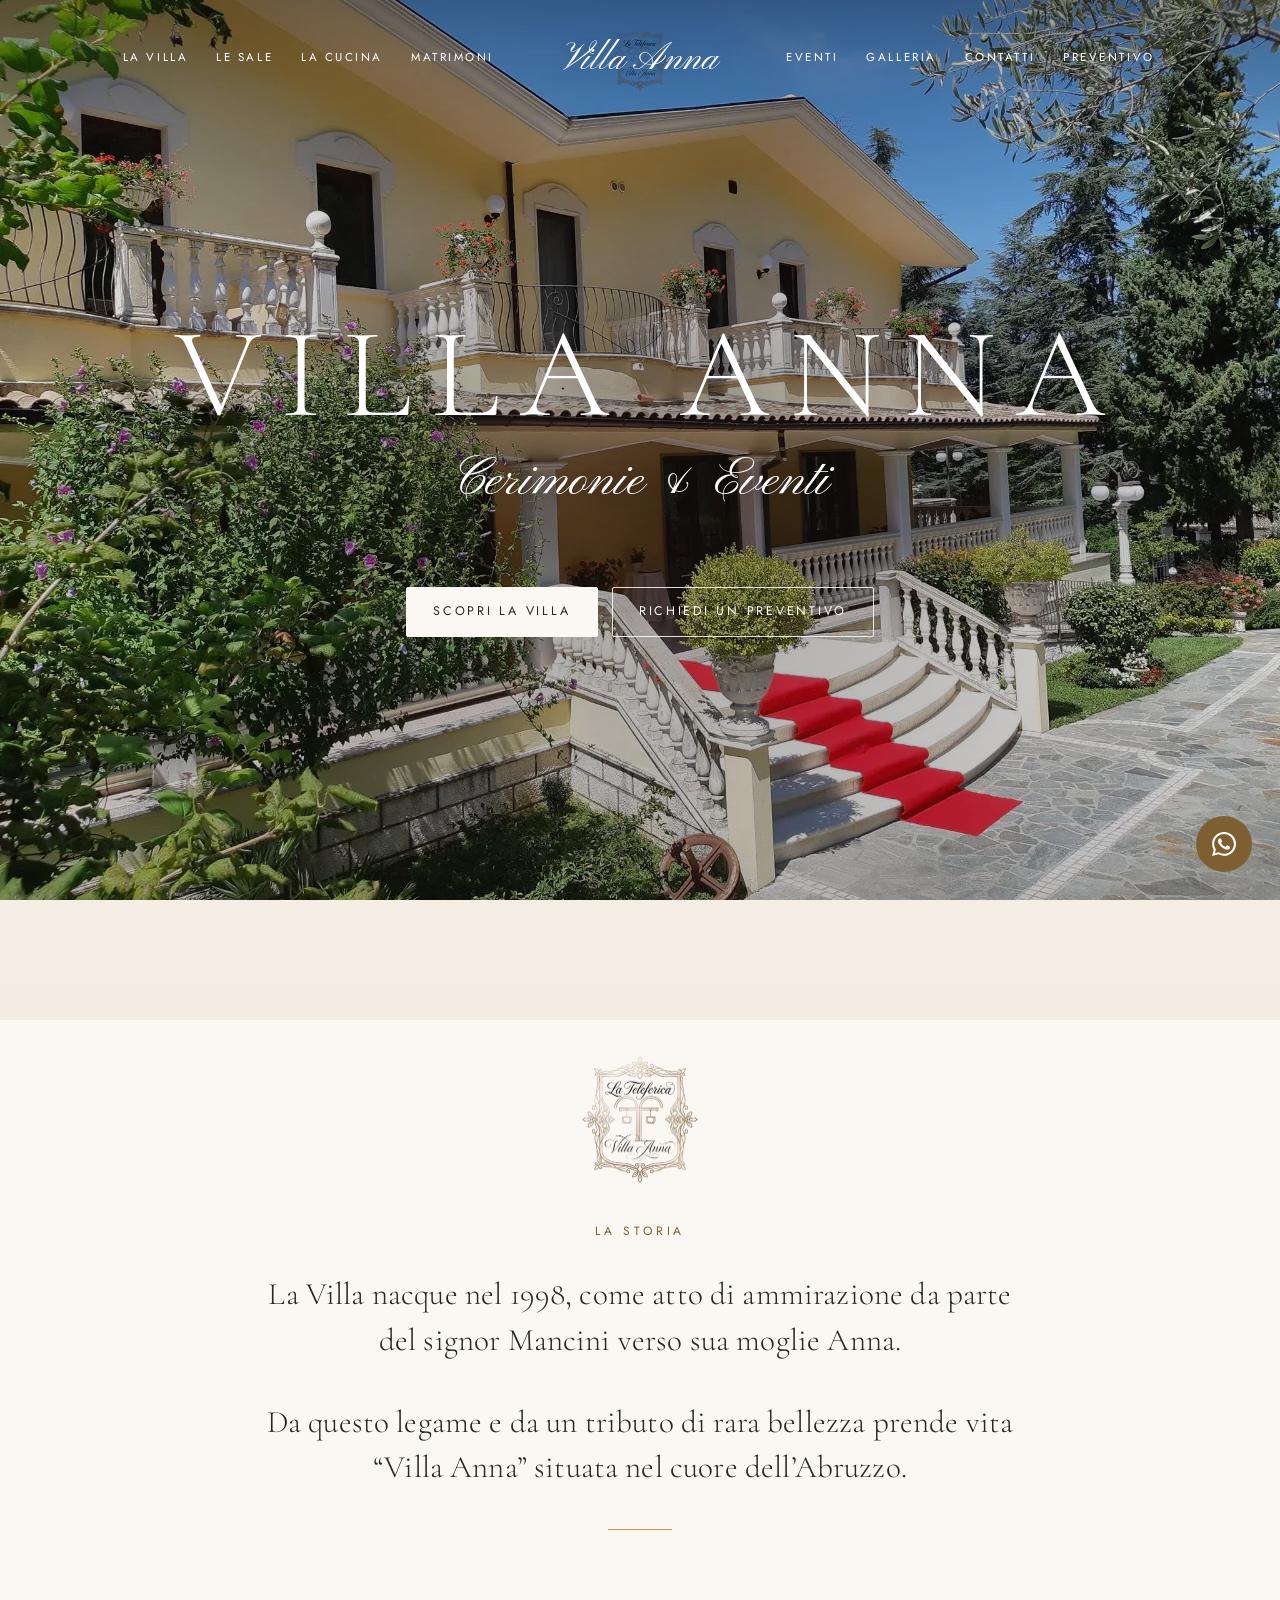
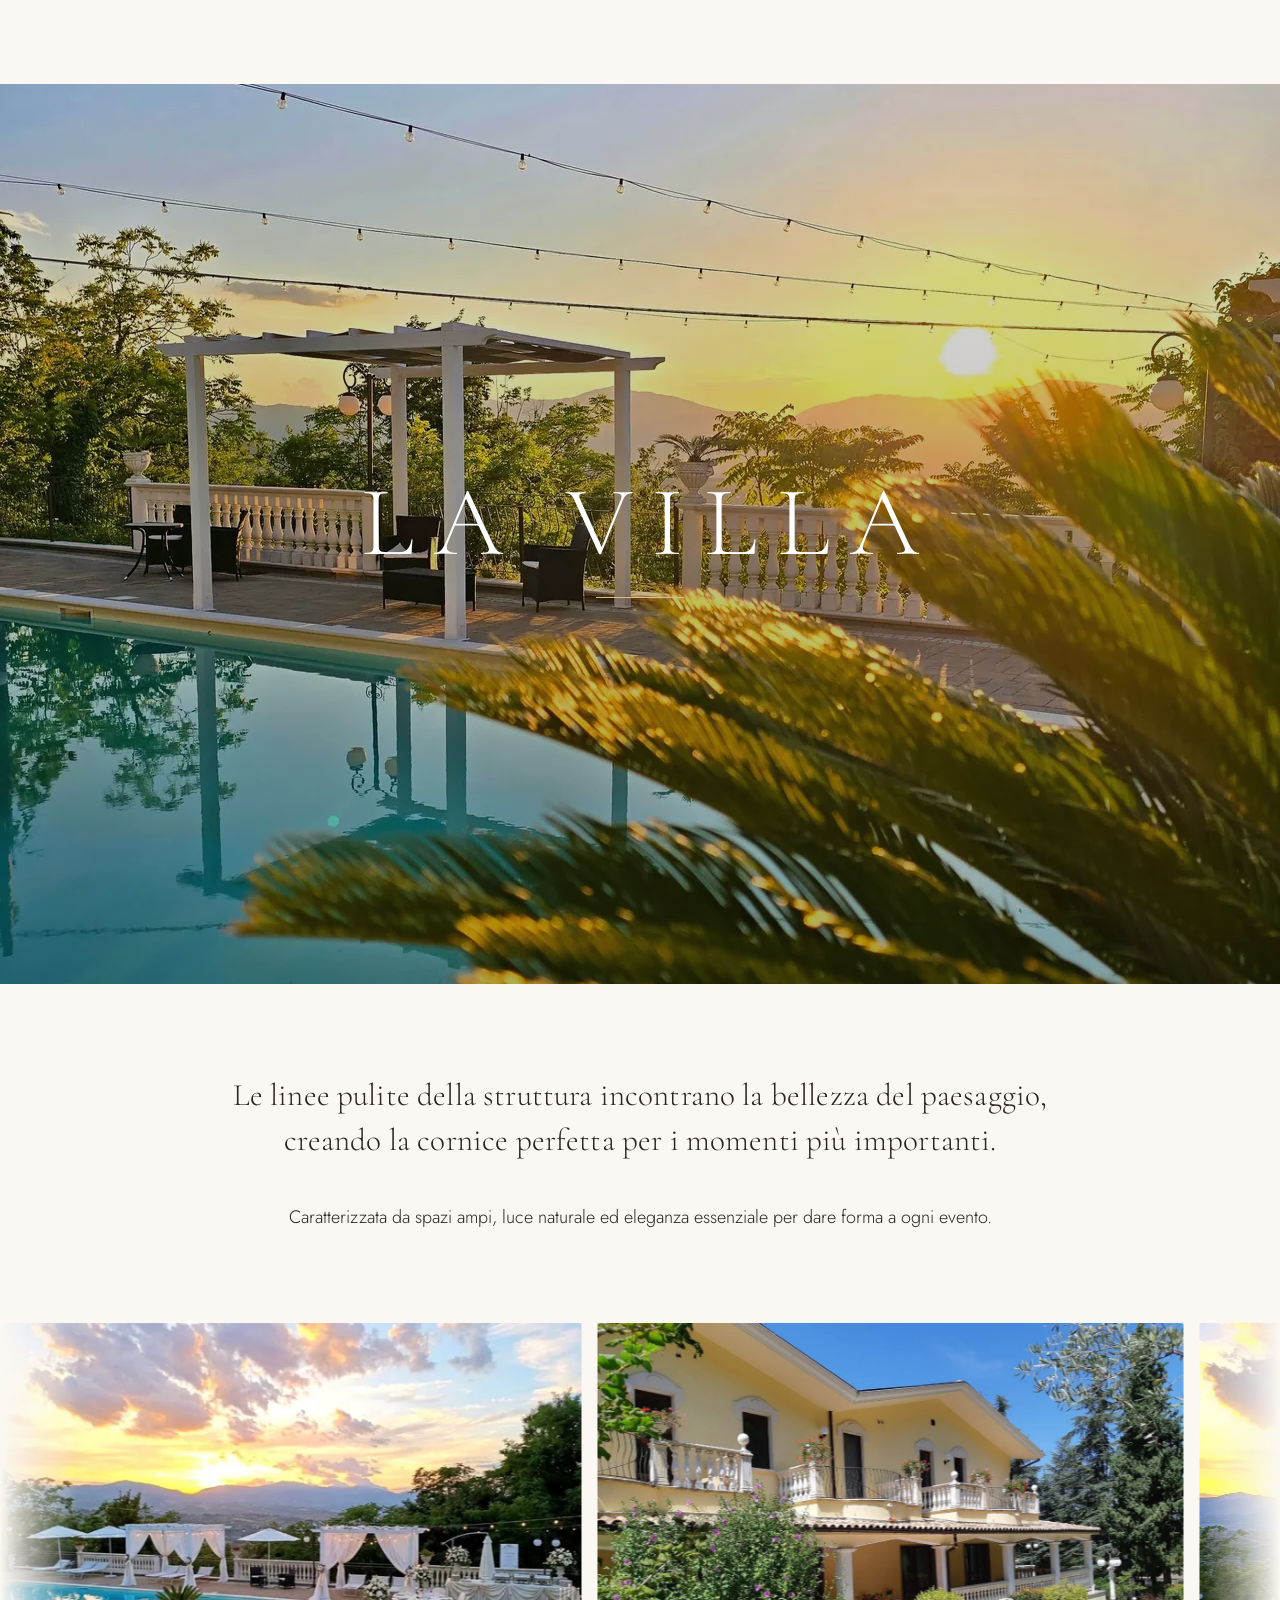
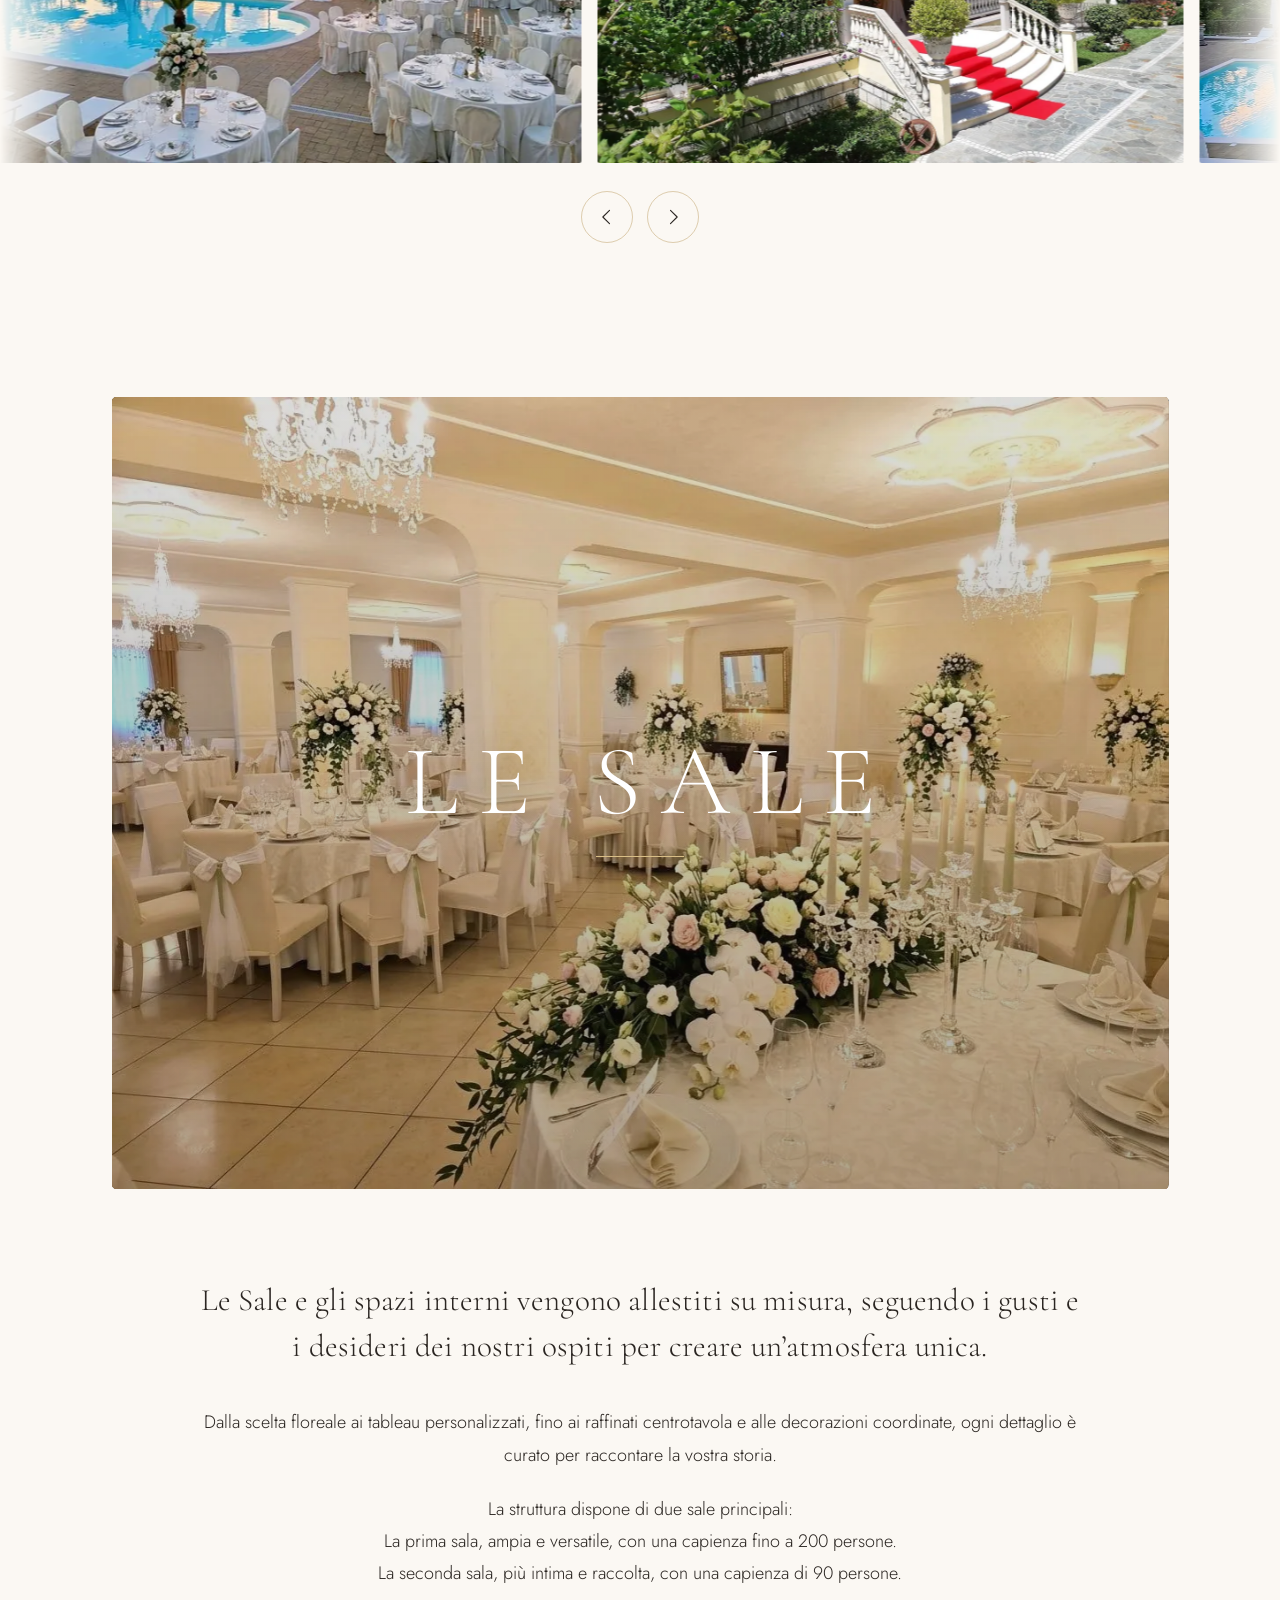
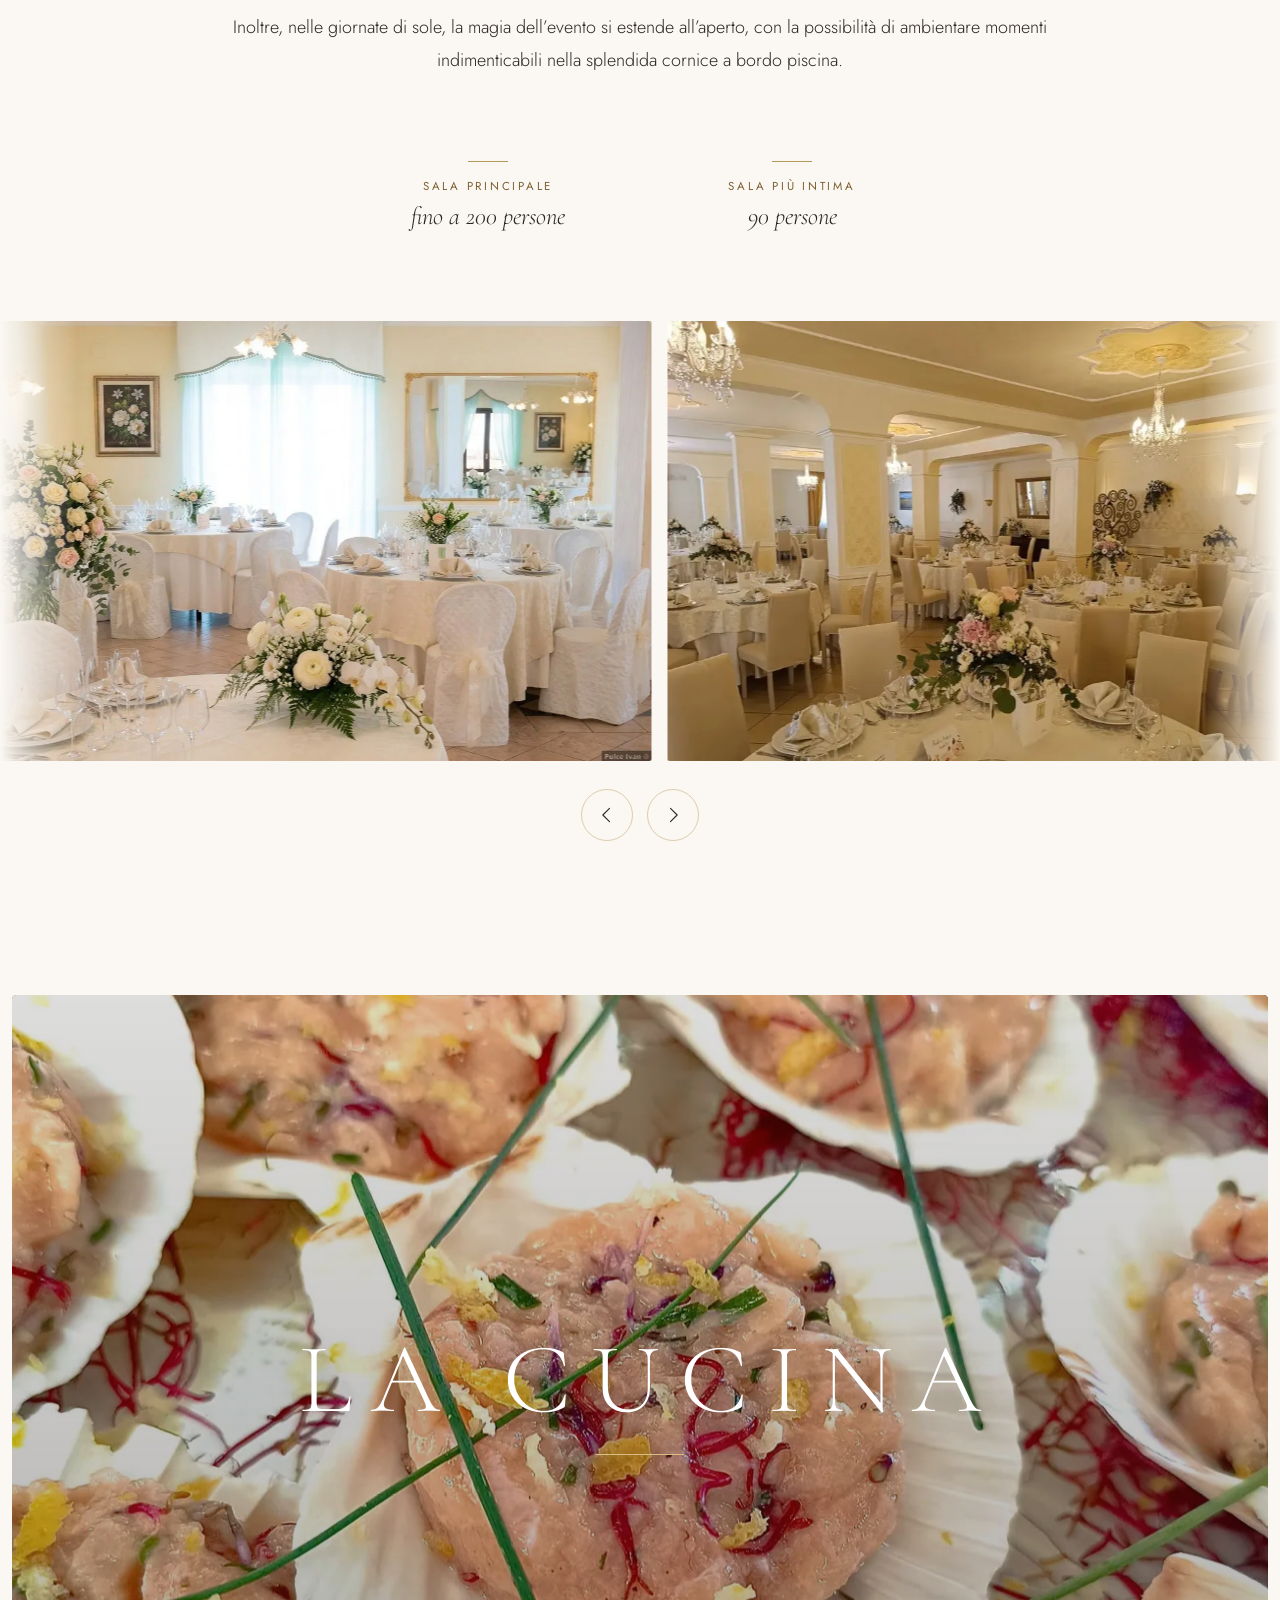
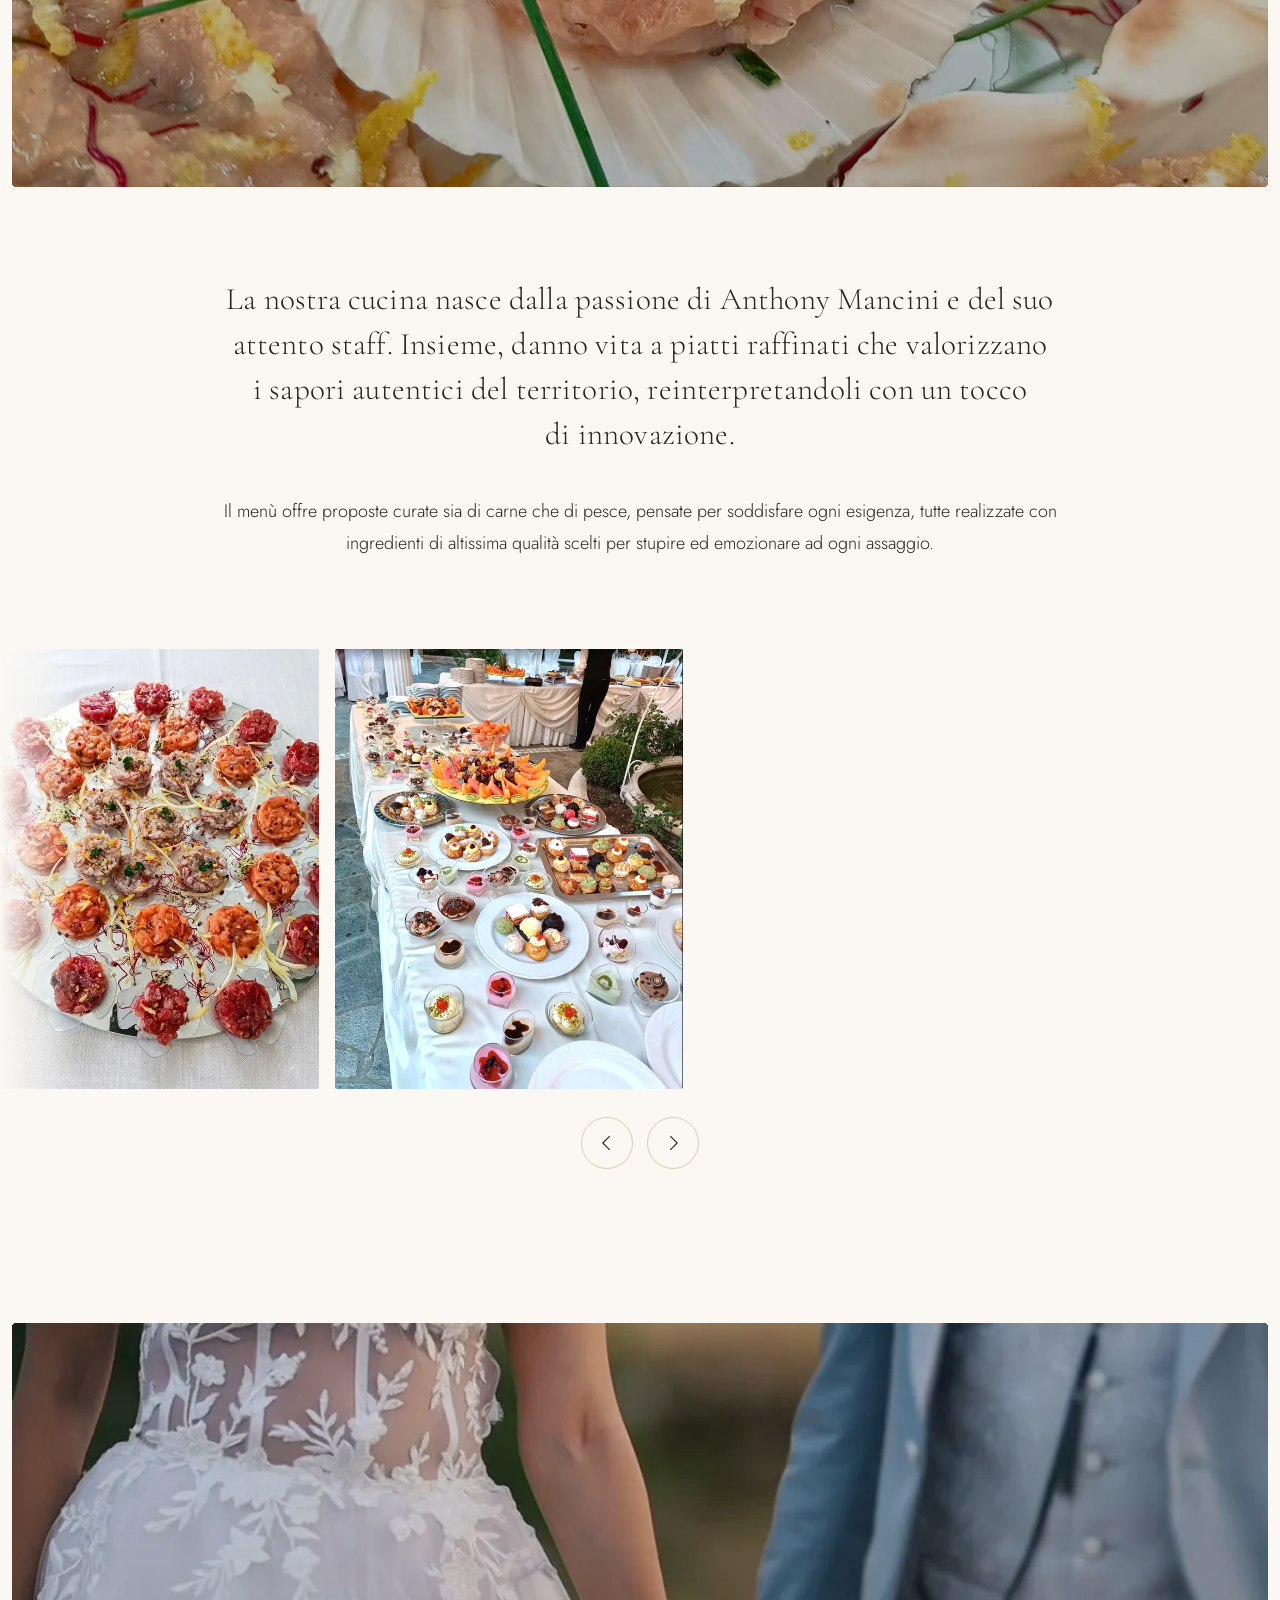
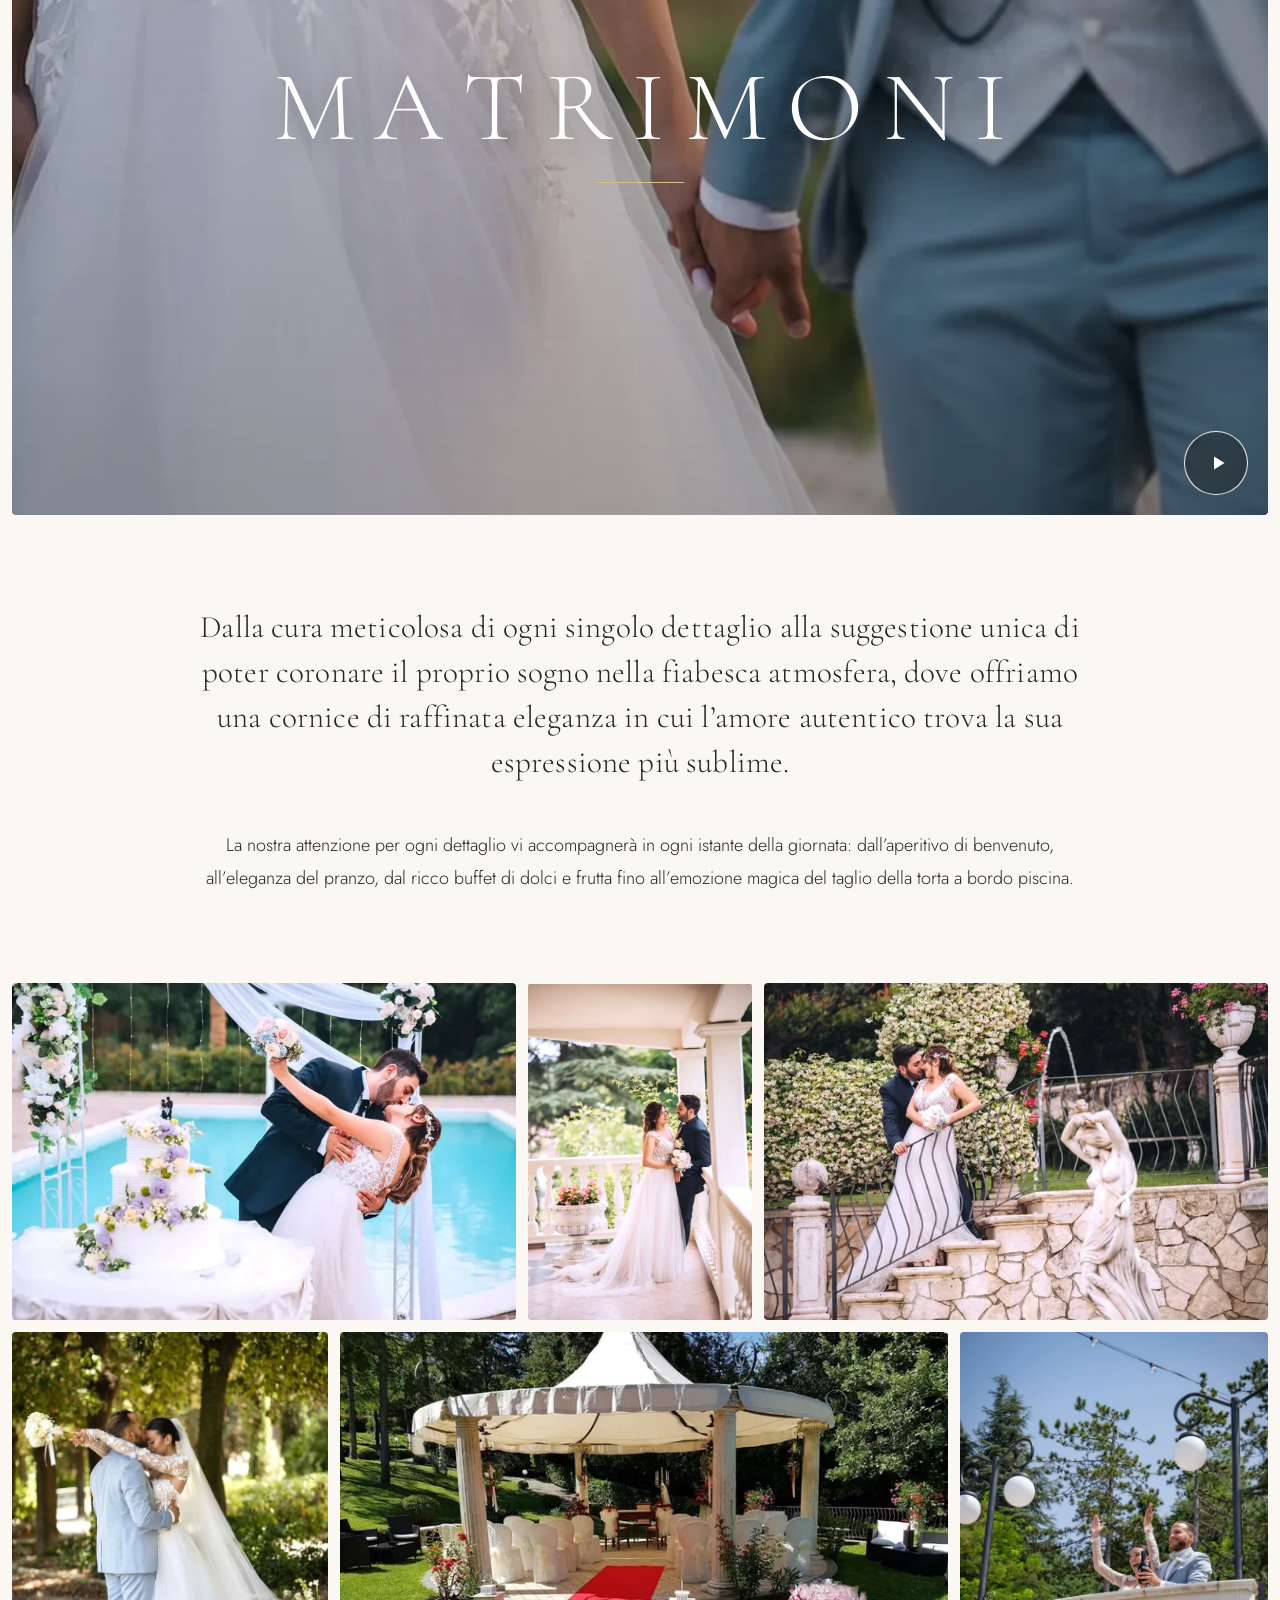
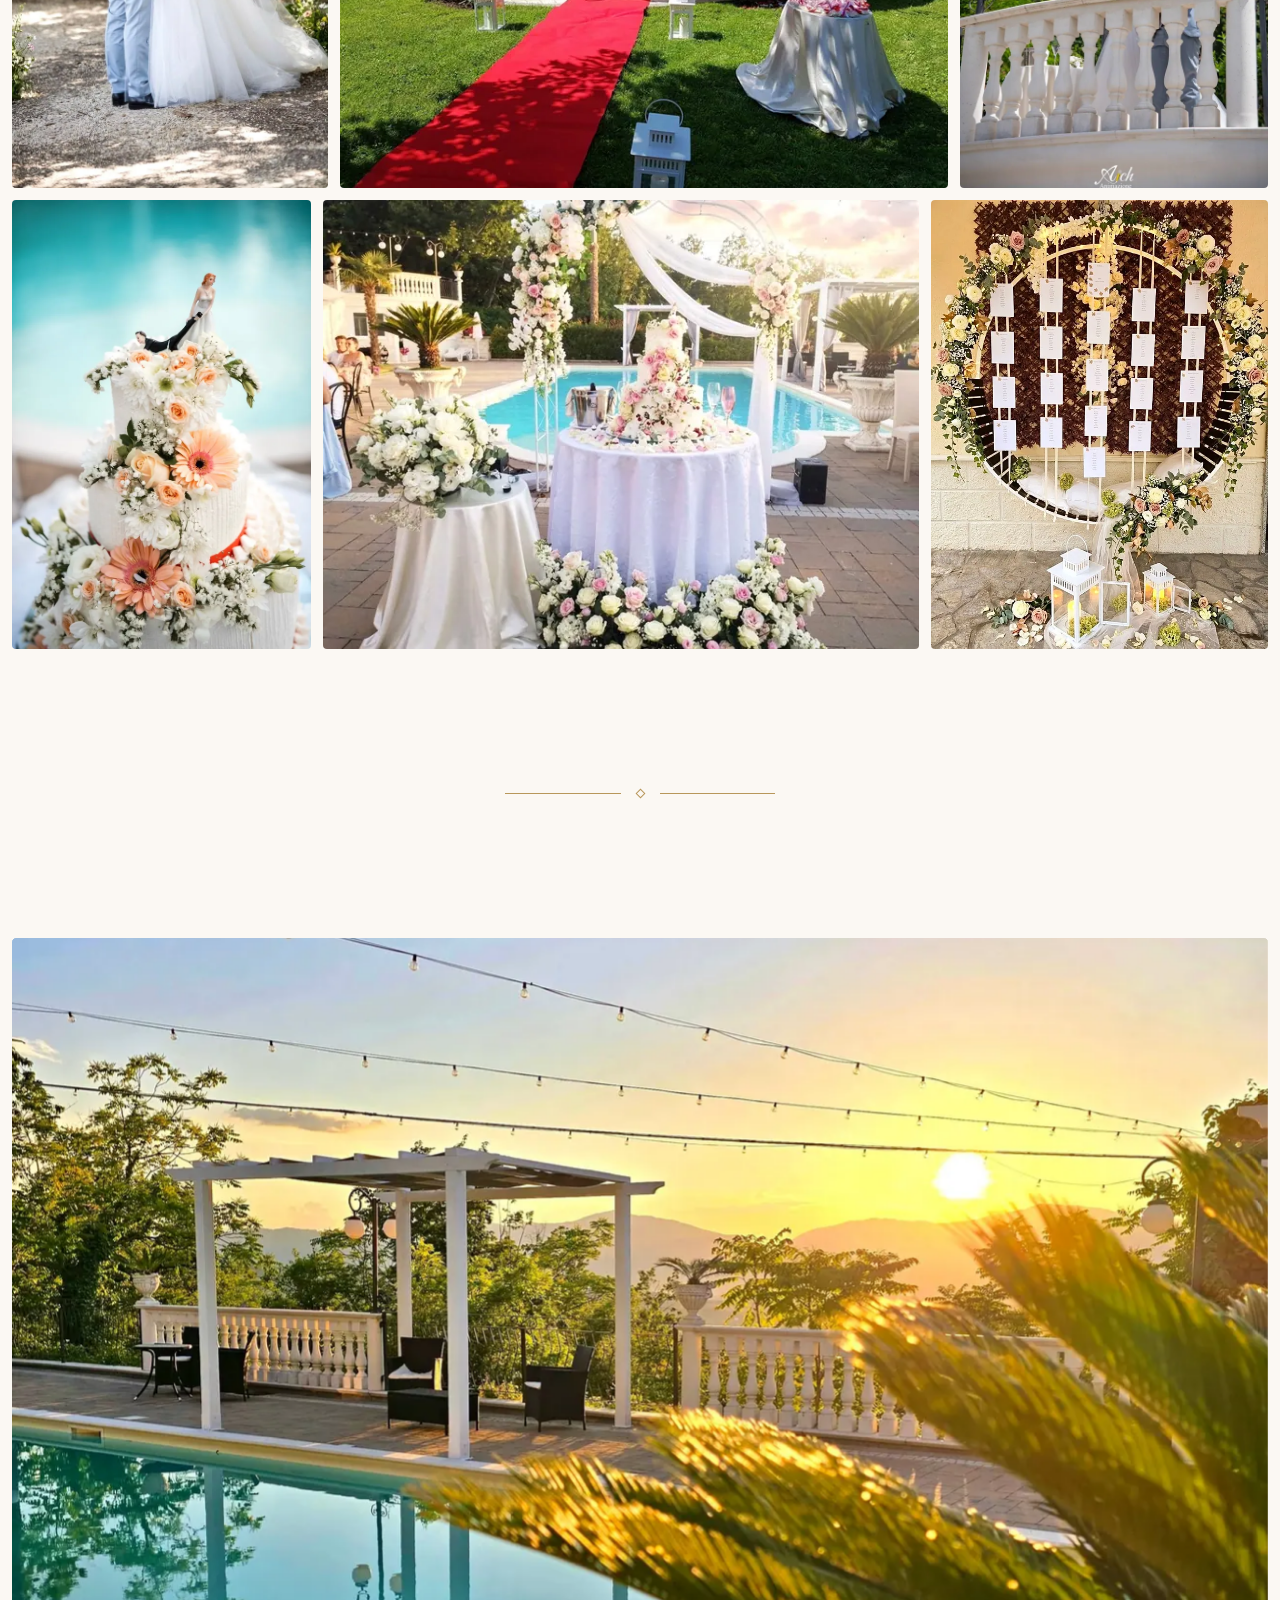
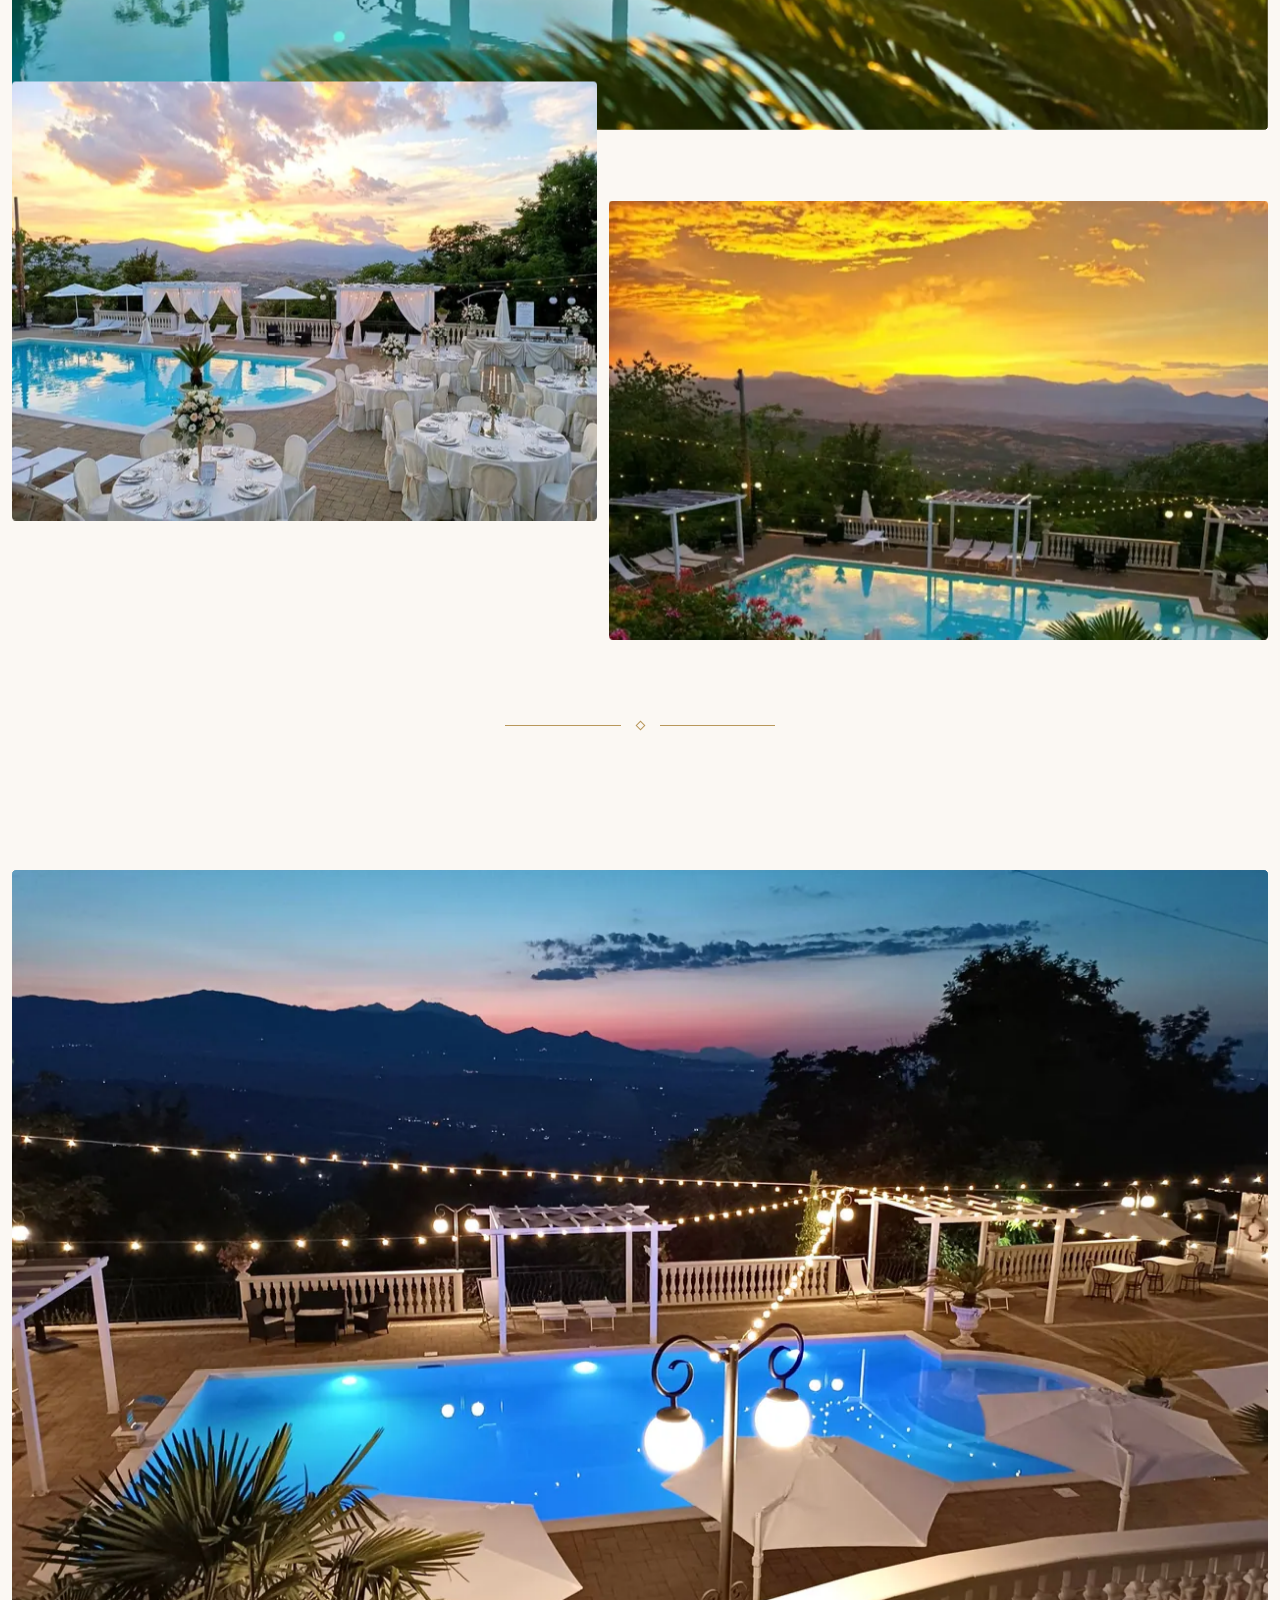
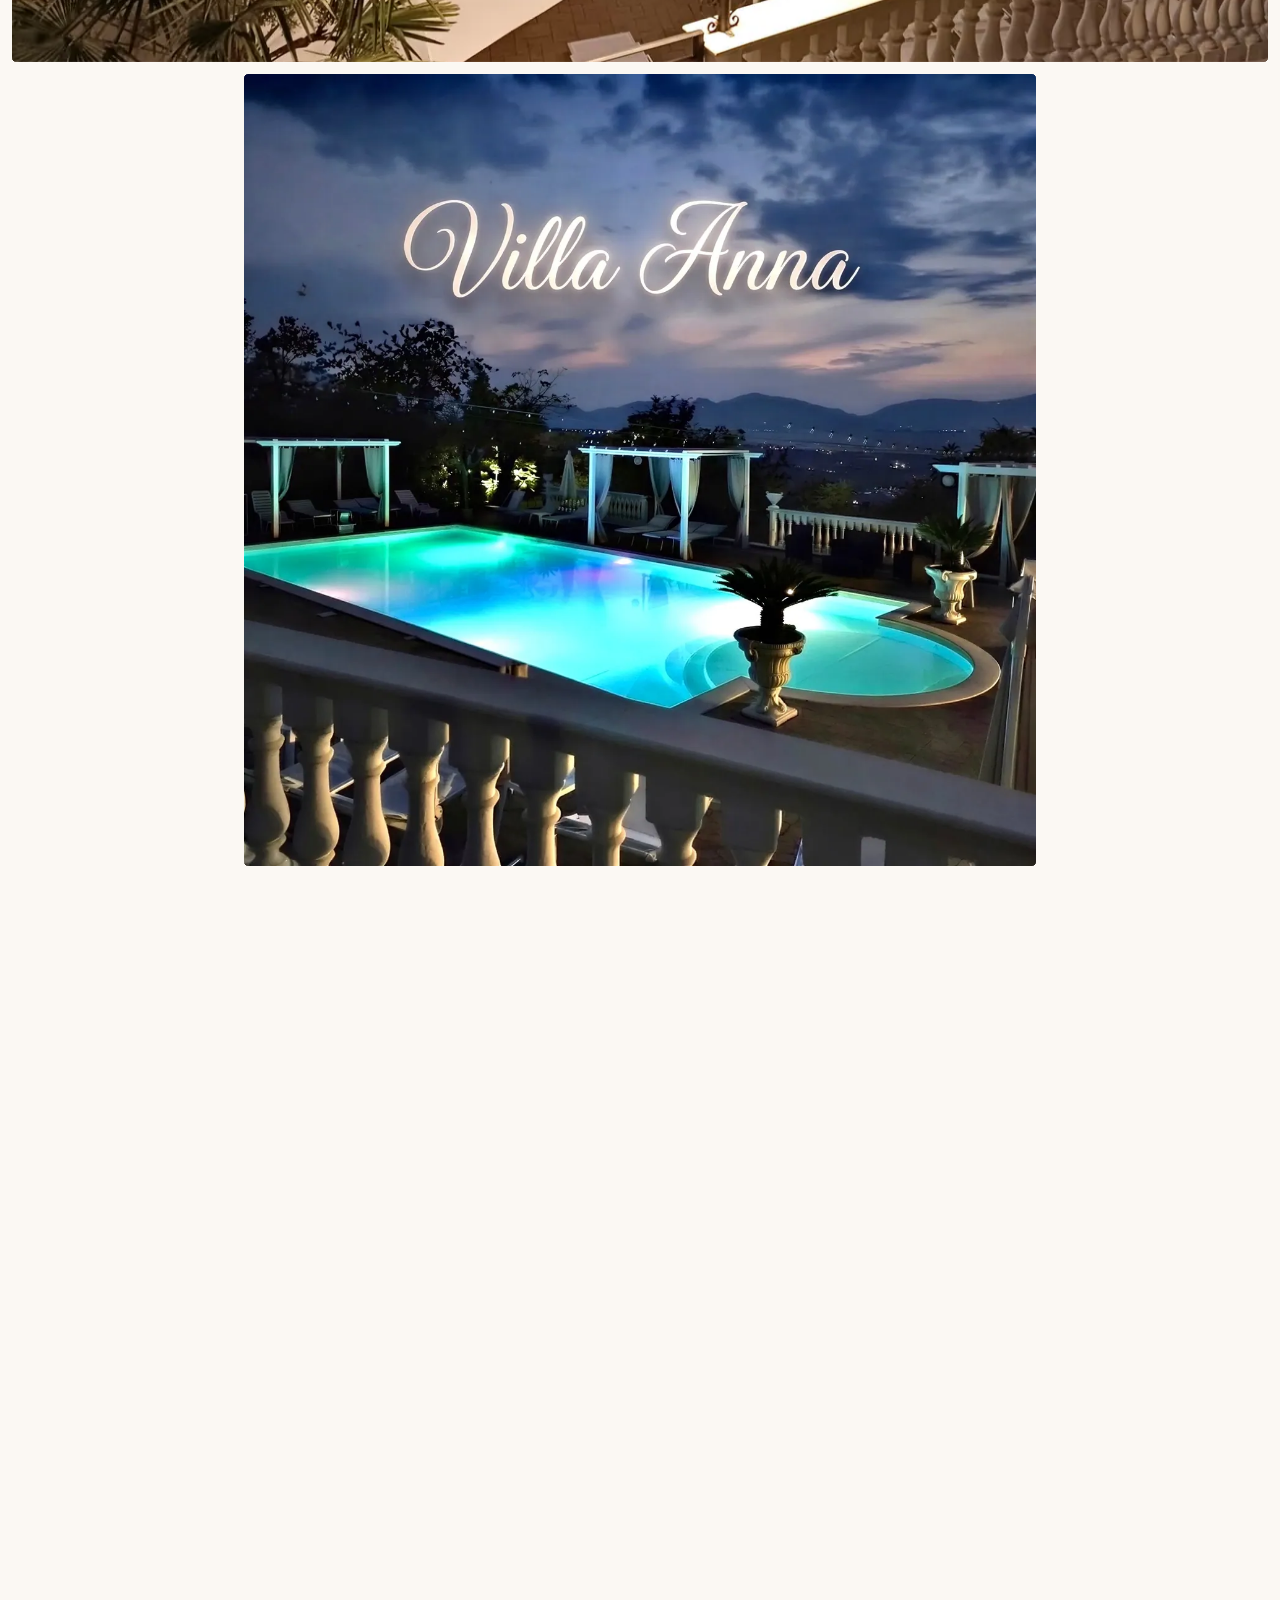
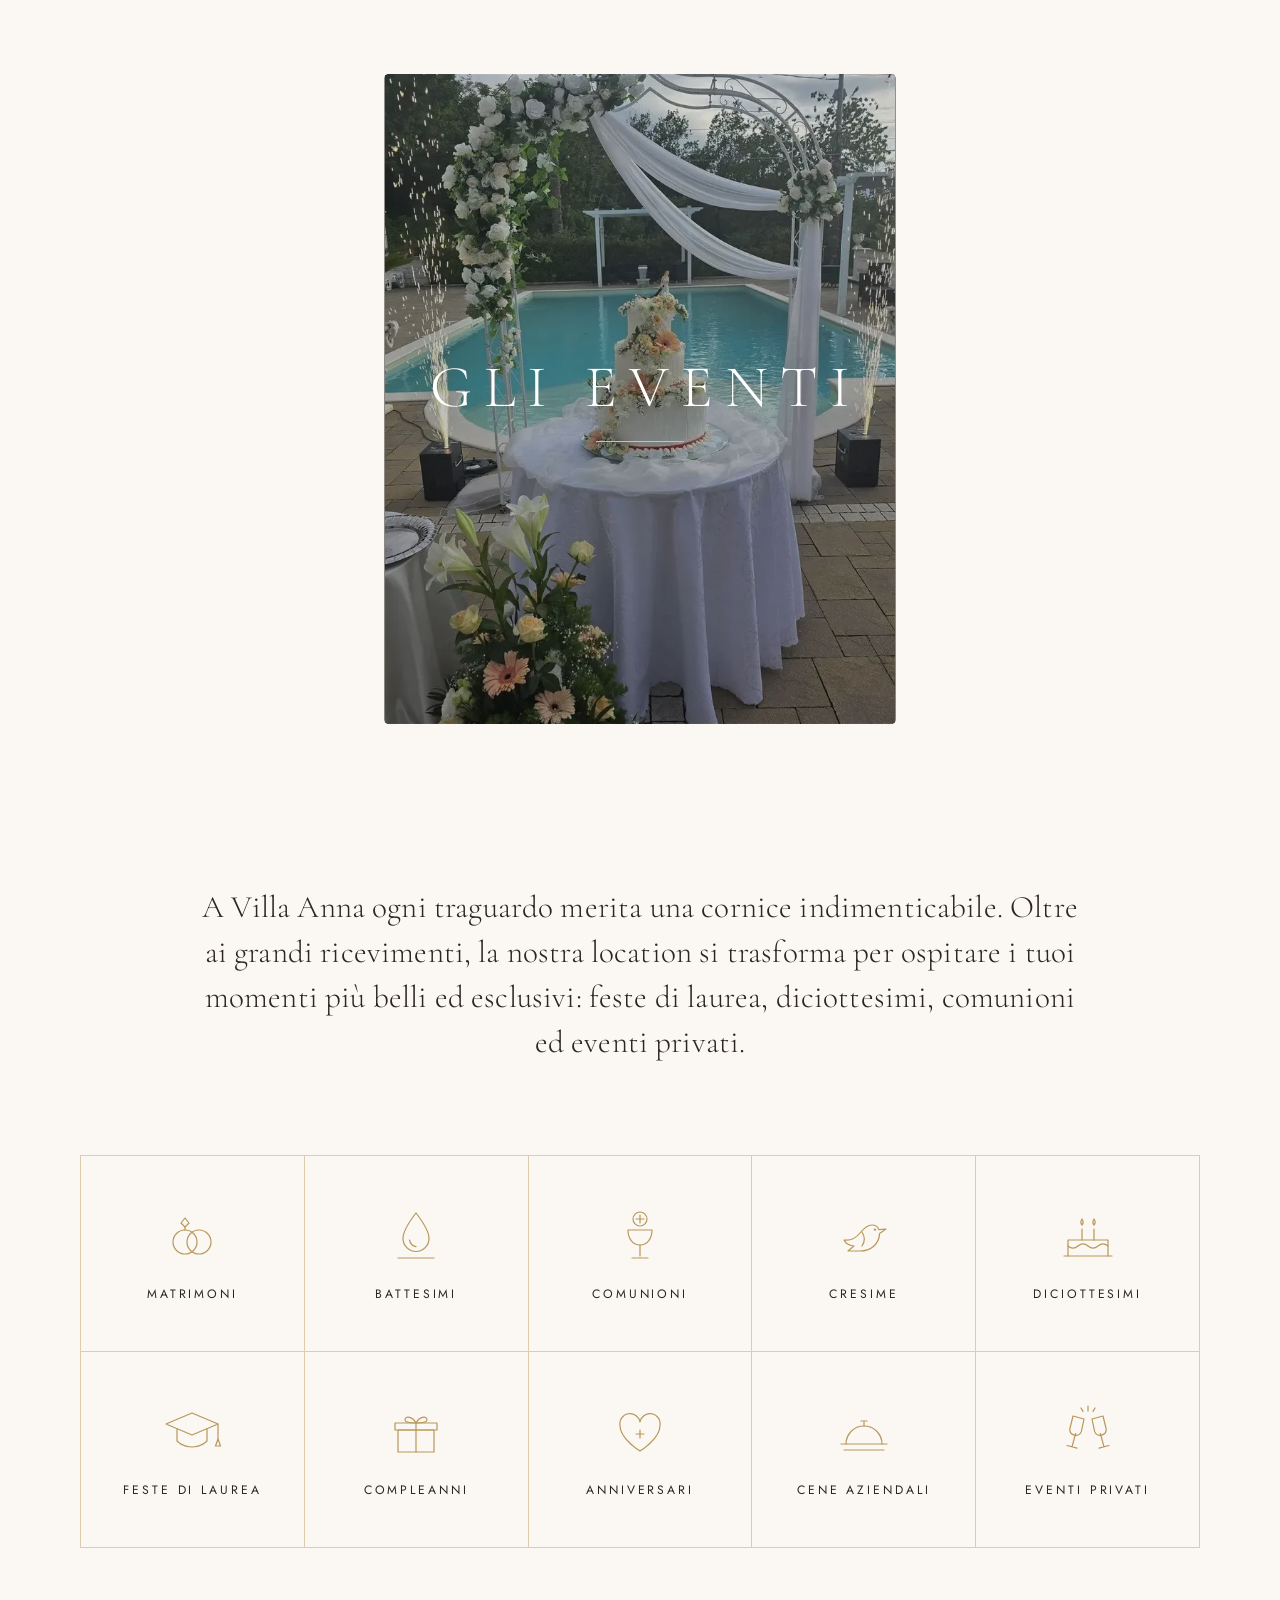
==== index.html @ a6f54309 "Anteprima del restyling di Villa Anna (noindex, non è il sito pubblicato) Co-Authored-By: Claude Opu" ====
<!doctype html>
<html lang="it" data-mood="giorno">
<head>
  <meta charset="utf-8">
  <meta name="viewport" content="width=device-width, initial-scale=1, viewport-fit=cover">
  <meta name="robots" content="noindex, nofollow">
  <title>Villa Anna – Ristorante La Teleferica | Ristorante e cerimonie a Lettomanoppello (PE)</title>
  <meta name="description" content="Ristorante di cucina italiana in una villa con giardino a Lettomanoppello (PE). Matrimoni e cerimonie nel gazebo, comunioni, battesimi, compleanni e feste private.">
  <meta name="theme-color" content="#FBF8F3">
  <link rel="canonical" href="https://villaannalateleferica.it/">

  <!-- Anteprima per WhatsApp e social -->
  <meta property="og:type" content="website">
  <meta property="og:locale" content="it_IT">
  <meta property="og:site_name" content="Villa Anna – Ristorante La Teleferica">
  <meta property="og:title" content="Villa Anna – Ristorante La Teleferica">
  <meta property="og:description" content="Cucina italiana e cerimonie in una villa con giardino, fontane e gazebo a Lettomanoppello (PE).">
  <meta property="og:url" content="https://villaannalateleferica.it/">
  <meta property="og:image" content="https://villaannalateleferica.it/img/og-villa-anna.jpg">
  <meta property="og:image:secure_url" content="https://villaannalateleferica.it/img/og-villa-anna.jpg">
  <meta property="og:image:type" content="image/jpeg">
  <meta property="og:image:width" content="1200">
  <meta property="og:image:height" content="630">
  <meta property="og:image:alt" content="La piscina di Villa Anna illuminata di notte, con le luci sospese e le montagne all'orizzonte">
  <meta name="twitter:card" content="summary_large_image">
  <meta name="twitter:title" content="Villa Anna – Ristorante La Teleferica">
  <meta name="twitter:description" content="Cucina italiana e cerimonie in una villa con giardino, fontane e gazebo a Lettomanoppello (PE).">
  <meta name="twitter:image" content="https://villaannalateleferica.it/img/og-villa-anna.jpg">

  <link rel="icon" type="image/png" sizes="32x32" href="img/favicon-32.png">
  <link rel="icon" type="image/png" sizes="192x192" href="img/favicon-192.png">
  <link rel="apple-touch-icon" href="img/apple-touch-icon.png">

  <link rel="preload" href="fonts/cormorant-garamond-300-latin.woff2" as="font" type="font/woff2" crossorigin>
  <link rel="preload" href="fonts/jost-300-latin.woff2" as="font" type="font/woff2" crossorigin>
  <link rel="preload" href="fonts/pinyon-script-latin.woff2" as="font" type="font/woff2" crossorigin>
  <link rel="preload" as="image" href="img/villa-facciata-tappeto-rosso-1280.webp" imagesrcset="img/villa-facciata-tappeto-rosso-640.webp 640w, img/villa-facciata-tappeto-rosso-1280.webp 1280w, img/villa-facciata-tappeto-rosso-1600.webp 1600w" imagesizes="100vw" fetchpriority="high">
  <link rel="stylesheet" href="style.css?v=36">
  <script>document.documentElement.classList.add('js');</script>

  <script type="application/ld+json">
  {
    "@context": "https://schema.org",
    "@type": "Restaurant",
    "name": "Villa Anna – Ristorante La Teleferica",
    "url": "https://villaannalateleferica.it/",
    "image": "https://villaannalateleferica.it/img/og-villa-anna.jpg",
    "telephone": "+39 085 857 9011",
    "address": {
      "@type": "PostalAddress",
      "streetAddress": "Via Provinciale per Scafa",
      "postalCode": "65020",
      "addressLocality": "Lettomanoppello",
      "addressRegion": "PE",
      "addressCountry": "IT"
    },
    "servesCuisine": "Italiana",
    "priceRange": "€€",
    "hasMap": "https://www.google.com/maps/search/?api=1&query=Ristorante+La+Teleferica+Villa+Anna+Lettomanoppello"
  }
  </script>
</head>
<body>
  <a class="skip" href="#contenuto">Vai al contenuto</a>

  <!-- Icone (disegnate a mano, nessuna libreria) -->
  <svg class="sr-defs" width="0" height="0" aria-hidden="true" focusable="false">
    <symbol id="i-wa" viewBox="0 0 24 24"><path fill="currentColor" d="M17.472 14.382c-.297-.149-1.758-.867-2.03-.967-.273-.099-.471-.148-.67.15-.197.297-.767.966-.94 1.164-.173.199-.347.223-.644.075-.297-.15-1.255-.463-2.39-1.475-.883-.788-1.48-1.761-1.653-2.059-.173-.297-.018-.458.13-.606.134-.133.298-.347.446-.52.149-.174.198-.298.298-.497.099-.198.05-.371-.025-.52-.075-.149-.669-1.612-.916-2.207-.242-.579-.487-.5-.669-.51-.173-.008-.371-.01-.57-.01-.198 0-.52.074-.792.372-.272.297-1.04 1.016-1.04 2.479 0 1.462 1.065 2.875 1.213 3.074.149.198 2.096 3.2 5.077 4.487.709.306 1.262.489 1.694.625.712.227 1.36.195 1.871.118.571-.085 1.758-.719 2.006-1.413.248-.694.248-1.289.173-1.413-.074-.124-.272-.198-.57-.347m-5.421 7.403h-.004a9.87 9.87 0 0 1-5.031-1.378l-.361-.214-3.741.982.998-3.648-.235-.374a9.86 9.86 0 0 1-1.51-5.26c.001-5.45 4.436-9.884 9.888-9.884 2.64 0 5.122 1.03 6.988 2.898a9.825 9.825 0 0 1 2.893 6.994c-.003 5.45-4.437 9.884-9.885 9.884m8.413-18.297A11.815 11.815 0 0 0 12.05 0C5.495 0 .16 5.335.157 11.892c0 2.096.547 4.142 1.588 5.945L.057 24l6.305-1.654a11.882 11.882 0 0 0 5.683 1.448h.005c6.554 0 11.89-5.335 11.893-11.893a11.821 11.821 0 0 0-3.48-8.413z"/></symbol>
    <symbol id="i-tel" viewBox="0 0 24 24"><path fill="none" stroke="currentColor" stroke-width="1.4" stroke-linejoin="round" d="M6.6 3.5h2.6l1.4 4.2-2 1.4a12 12 0 0 0 6.3 6.3l1.4-2 4.2 1.4v2.6a2 2 0 0 1-2.2 2A16.5 16.5 0 0 1 4.6 5.7a2 2 0 0 1 2-2.2z"/></symbol>
    <symbol id="i-fb" viewBox="0 0 24 24"><path fill="currentColor" d="M13.5 21v-7.5h2.6l.4-3h-3V8.6c0-.9.3-1.5 1.6-1.5h1.6V4.4c-.3 0-1.2-.1-2.3-.1-2.3 0-3.9 1.4-3.9 4v2.2H7.9v3h2.6V21z"/></symbol>
    <symbol id="i-x" viewBox="0 0 24 24"><path fill="none" stroke="currentColor" stroke-width="1.3" stroke-linecap="round" d="M5 5l14 14M19 5L5 19"/></symbol>
    <symbol id="i-sx" viewBox="0 0 24 24"><path fill="none" stroke="currentColor" stroke-width="1.3" stroke-linecap="round" stroke-linejoin="round" d="M15 4l-8 8 8 8"/></symbol>
    <symbol id="i-dx" viewBox="0 0 24 24"><path fill="none" stroke="currentColor" stroke-width="1.3" stroke-linecap="round" stroke-linejoin="round" d="M9 4l8 8-8 8"/></symbol>
    <symbol id="i-play" viewBox="0 0 24 24"><path fill="currentColor" d="M8 5.5v13l10.5-6.5z"/></symbol>
    <!-- Eventi: tratto sottile oro -->
    <symbol id="i-laurea" viewBox="0 0 64 64"><g fill="none" stroke="currentColor" stroke-width="1.2" stroke-linejoin="round" stroke-linecap="round"><path d="M6 24 32 13l26 11-26 11z"/><path d="M17 29v12c4 4 9 6 15 6s11-2 15-6V29"/><path d="M58 24v15"/><path d="M58 39l-2.5 7h5z"/></g></symbol>
    <symbol id="i-diciotto" viewBox="0 0 64 64"><g fill="none" stroke="currentColor" stroke-width="1.2" stroke-linejoin="round" stroke-linecap="round"><path d="M12 52V36h40v16"/><path d="M8 52h48"/><path d="M12 42c3.5 3 6.5 3 10 0s6.5-3 10 0 6.5 3 10 0 6.5-3 10 0"/><path d="M26 36V25M38 36V25"/><path d="M26 21c-1.6-1.8-1.6-3.6 0-6 1.6 2.4 1.6 4.2 0 6zM38 21c-1.6-1.8-1.6-3.6 0-6 1.6 2.4 1.6 4.2 0 6z"/></g></symbol>
    <symbol id="i-comunione" viewBox="0 0 64 64"><g fill="none" stroke="currentColor" stroke-width="1.2" stroke-linejoin="round" stroke-linecap="round"><path d="M20 26h24c0 9-5 15-12 15s-12-6-12-15z"/><path d="M32 41v11M24 54h16"/><circle cx="32" cy="15" r="7"/><path d="M32 11v8M28 15h8"/></g></symbol>
    <symbol id="i-privato" viewBox="0 0 64 64"><g fill="none" stroke="currentColor" stroke-width="1.2" stroke-linejoin="round" stroke-linecap="round"><path d="M17 16l11 3-2.6 12.4a6 6 0 0 1-11.6-2.4z"/><path d="M19.6 33.5 16 47M11 45.5l10 2.7"/><path d="M47 16l-11 3 2.6 12.4a6 6 0 0 0 11.6-2.4z"/><path d="M44.4 33.5 48 47M53 45.5l-10 2.7"/><path d="M32 6v5M25 8l2 3.4M39 8l-2 3.4"/></g></symbol>
    <symbol id="i-anelli" viewBox="0 0 64 64"><g fill="none" stroke="currentColor" stroke-width="1.2" stroke-linejoin="round" stroke-linecap="round"><circle cx="25" cy="38" r="12"/><circle cx="39" cy="38" r="12"/><path d="M21 19l4-5 4 5-4 4z"/><path d="M25 23v3"/></g></symbol>
    <symbol id="i-battesimo" viewBox="0 0 64 64"><g fill="none" stroke="currentColor" stroke-width="1.2" stroke-linejoin="round" stroke-linecap="round"><path d="M32 9c8.5 11 13 18.5 13 25.5a13 13 0 0 1-26 0C19 27.5 23.5 20 32 9z"/><path d="M25.5 36c.8 3.6 3.4 6 6.5 6.6"/><path d="M14 54h36"/></g></symbol>
    <symbol id="i-cresima" viewBox="0 0 64 64"><g fill="none" stroke="currentColor" stroke-width="1.2" stroke-linejoin="round" stroke-linecap="round"><path d="M12 36c7 1 12-2 16-7s7-8 12-8c3.6 0 6 2.2 6.8 4.6L54 25l-6.4 4.6C47 40 39 47 28 47H16l6-5c-5-.6-8.6-2.8-10-6z"/><path d="M30 28c3 4.6 3 9.6 0 14"/><circle cx="43" cy="25.6" r=".6"/></g></symbol>
    <symbol id="i-compleanno" viewBox="0 0 64 64"><g fill="none" stroke="currentColor" stroke-width="1.2" stroke-linejoin="round" stroke-linecap="round"><path d="M14 30h36v22H14z"/><path d="M11 23h42v7H11z"/><path d="M32 23v29"/><path d="M32 23c-3-6-11-8-11-3 0 3 6 3 11 3zM32 23c3-6 11-8 11-3 0 3-6 3-11 3z"/></g></symbol>
    <symbol id="i-anniversario" viewBox="0 0 64 64"><g fill="none" stroke="currentColor" stroke-width="1.2" stroke-linejoin="round" stroke-linecap="round"><path d="M32 51S12 39 12 25.5a10 10 0 0 1 20-3.5 10 10 0 0 1 20 3.5C52 39 32 51 32 51z"/><path d="M32 30v8M28 34h8"/></g></symbol>
    <symbol id="i-azienda" viewBox="0 0 64 64"><g fill="none" stroke="currentColor" stroke-width="1.2" stroke-linejoin="round" stroke-linecap="round"><path d="M14 44a18 18 0 0 1 36 0"/><path d="M9 44h46"/><path d="M12 50h40"/><path d="M32 26v-4M29 21h6"/></g></symbol>
  </svg>

  <!-- Cielo: tre strati fissi dietro al contenuto, cambia solo l'opacità -->
  <div class="cielo" aria-hidden="true">
    <div class="cielo__strato cielo__strato--giorno"></div>
    <div class="cielo__strato cielo__strato--tramonto"></div>
    <div class="cielo__strato cielo__strato--notte"></div>
  </div>

  <header class="header" id="header">
    <button class="header__burger" type="button" aria-expanded="false" aria-controls="menu" aria-label="Apri il menu">
      <span></span><span></span>
    </button>
    <nav class="header__nav header__nav--sx" aria-label="Menu principale, prima parte">
      <a href="#villa">La Villa</a>
      <a href="#sale">Le Sale</a>
      <a href="#cucina">La Cucina</a>
      <a href="#matrimoni">Matrimoni</a>
    </nav>
    <a class="logo" href="#top" aria-label="Villa Anna – La Teleferica, torna all'inizio">
      <span class="logo__script" aria-hidden="true">Villa Anna</span>
      <img class="logo__stemma" src="img/stemma-240.webp" srcset="img/stemma-240.webp 240w, img/stemma-480.webp 480w" sizes="64px" width="240" height="263" alt="" decoding="async">
    </a>
    <nav class="header__nav header__nav--dx" aria-label="Menu principale, seconda parte">
      <a href="#eventi">Eventi</a>
      <a href="#galleria">Galleria</a>
      <a href="#contatti">Contatti</a>
      <a href="#preventivo">Preventivo</a>
    </nav>
    <a class="header__tel" href="tel:+390858579011" aria-label="Chiama lo 085 857 9011"><svg aria-hidden="true"><use href="#i-tel"/></svg></a>
  </header>

  <!-- Menu del telefono, a tutto schermo -->
  <div class="menu" id="menu" role="dialog" aria-modal="true" aria-label="Menu" hidden>
    <button class="chiudi menu__chiudi" type="button" aria-label="Chiudi il menu"><svg aria-hidden="true"><use href="#i-x"/></svg></button>
    <span class="menu__logo" aria-hidden="true">Villa Anna</span>
    <nav aria-label="Menu principale">
      <ul class="menu__lista">
        <li><a href="#villa">La Villa</a></li>
        <li><a href="#sale">Le Sale</a></li>
        <li><a href="#cucina">La Cucina</a></li>
        <li><a href="#matrimoni">Matrimoni</a></li>
        <li><a href="#eventi">Eventi</a></li>
        <li><a href="#galleria">Galleria</a></li>
        <li><a href="#contatti">Contatti</a></li>
        <li><a href="#preventivo">Preventivo</a></li>
      </ul>
    </nav>
    <div class="menu__piede">
      <a href="tel:+390858579011">085 857 9011</a>
      <a href="https://wa.me/393494078359?text=Buongiorno%2C%20vi%20scrivo%20dal%20sito%20villaannalateleferica.it%20per%20avere%20informazioni." target="_blank" rel="noopener" aria-label="WhatsApp 349 407 8359 (si apre in una nuova scheda)">WhatsApp 349 407 8359</a>
      <p>Via Provinciale per Scafa, Lettomanoppello (PE)</p>
    </div>
  </div>

  <main id="contenuto">

    <!-- 1. HERO -->
    <section class="hero" id="top" data-mood="giorno" aria-labelledby="hero-title">
      <div class="hero__foto" data-hero>
        <img class="is-attiva" src="img/villa-facciata-tappeto-rosso-1280.webp" srcset="img/villa-facciata-tappeto-rosso-640.webp 640w, img/villa-facciata-tappeto-rosso-1280.webp 1280w, img/villa-facciata-tappeto-rosso-1600.webp 1600w" sizes="100vw" width="1600" height="1200" alt="La facciata gialla di Villa Anna con la scalinata bianca e il tappeto rosso, tra fiori e alberi" fetchpriority="high" decoding="async" data-w="1600" data-h="1200">
        <img data-src="img/sposi-piscina-torta-640.webp" data-srcset="img/sposi-piscina-torta-640.webp 640w, img/sposi-piscina-torta-1280.webp 1280w" sizes="100vw" width="1280" height="853" alt="Gli sposi si baciano a bordo piscina, accanto alla torta nuziale decorata con fiori" loading="lazy" decoding="async" data-w="1280" data-h="853">
        <img data-src="img/archi-statue-640.webp" data-srcset="img/archi-statue-640.webp 640w, img/archi-statue-1280.webp 1280w, img/archi-statue-1600.webp 1600w" sizes="100vw" width="1600" height="900" alt="Tre archi bianchi con colonne decorate, statue di putti e vasi di gerani rosa nel giardino" loading="lazy" decoding="async" data-w="1600" data-h="900">
        <img data-src="img/sposi-fontana-statua-640.webp" data-srcset="img/sposi-fontana-statua-640.webp 640w, img/sposi-fontana-statua-1280.webp 1280w" sizes="100vw" width="1280" height="853" alt="Due sposi si baciano sulla scalinata in pietra del giardino, accanto alla fontana con la statua" loading="lazy" decoding="async" data-w="1280" data-h="853">
        <img data-src="img/gazebo-cerimonie-640.webp" data-srcset="img/gazebo-cerimonie-640.webp 640w, img/gazebo-cerimonie-1280.webp 1280w, img/gazebo-cerimonie-1600.webp 1600w" sizes="100vw" width="1600" height="1200" alt="Il gazebo bianco in giardino allestito per una cerimonia, con tappeto rosso, lanterne e sedie rivestite" loading="lazy" decoding="async" data-w="1600" data-h="1200">
        <img data-src="img/sposi-balaustra-brindisi-640.webp" data-srcset="img/sposi-balaustra-brindisi-640.webp 640w, img/sposi-balaustra-brindisi-1082.webp 1082w" sizes="100vw" width="1082" height="1600" alt="Lo sposo alza il calice dalla balaustra bianca della villa, tra i lampioni e gli alberi" loading="lazy" decoding="async" data-w="1082" data-h="1600">
      </div>
      <div class="hero__velo" aria-hidden="true"></div>
      <div class="hero__testo">
        <h1 class="hero__titolo" id="hero-title">Villa Anna</h1>
        <p class="hero__sotto">Cerimonie &amp; Eventi</p>
        <div class="hero__azioni">
          <a class="btn btn--chiaro" href="#villa">Scopri la villa</a>
          <a class="btn btn--vuoto-chiaro" href="#preventivo">Richiedi un preventivo</a>
        </div>
      </div>
    </section>

    <!-- 2. LA STORIA -->
    <section class="sezione storia" id="storia" data-mood="giorno" aria-labelledby="storia-title">
      <div class="wrap wrap--stretto centro">
        <img class="storia__stemma" data-reveal src="img/stemma-240.webp" srcset="img/stemma-240.webp 240w, img/stemma-480.webp 480w" sizes="120px" width="240" height="263" alt="Stemma di Villa Anna – La Teleferica" loading="lazy" decoding="async">
        <h2 class="etichetta" id="storia-title" data-reveal>La storia</h2>
        <p class="testo-grande" data-reveal>La Villa nacque nel 1998, come atto di ammirazione da parte del signor Mancini verso sua moglie Anna.</p>
        <p class="testo-grande" data-reveal>Da questo legame e da un tributo di rara bellezza prende vita “Villa Anna” situata nel cuore dell’Abruzzo.</p>
        <span class="filo" aria-hidden="true" data-reveal></span>
      </div>
    </section>

    <!-- 3. LA VILLA -->
    <section class="sezione villa" id="villa" data-mood="giorno" aria-labelledby="villa-title">
      <div class="apertura grande--pannello">
        <img class="apertura__img" src="img/tramonto-palma-piscina-640.webp" srcset="img/tramonto-palma-piscina-640.webp 640w, img/tramonto-palma-piscina-1280.webp 1280w, img/tramonto-palma-piscina-1920.webp 1920w, img/tramonto-palma-piscina-2560.webp 2560w" sizes="100vw" width="2560" height="3413" alt="Il sole tramonta dietro le montagne, visto dalla piscina tra le foglie di palma e la pergola" loading="lazy" decoding="async">
        <div class="grande__titolo"><h2 class="pannello__titolo" id="villa-title" data-lettere>La Villa</h2><span class="pannello__linea" aria-hidden="true"></span></div>
      </div>
      <div class="wrap wrap--medio centro testo-sezione">
        <p class="testo-grande" data-reveal>Le linee pulite della struttura incontrano la bellezza del paesaggio, creando la cornice perfetta per i momenti più importanti.</p>
        <p data-reveal>Caratterizzata da spazi ampi, luce naturale ed eleganza essenziale per dare forma a ogni evento.</p>
      </div>
      <div class="striscia" data-striscia data-reveal>
        <div class="striscia__vista">
          <ul class="striscia__lista" data-gallery="La Villa" aria-label="Foto della villa e del giardino: scorrono da sole, si fermano al passaggio del mouse o al tocco">
            <li><button class="foto" type="button"><img src="img/tramonto-tavoli-panorama-640.webp" srcset="img/tramonto-tavoli-panorama-640.webp 640w, img/tramonto-tavoli-panorama-1195.webp 1195w" sizes="(min-width: 768px) 587px, 427px" width="1195" height="896" alt="Tavoli apparecchiati a bordo piscina sotto un cielo di tramonto, con le montagne all'orizzonte" loading="lazy" decoding="async"></button></li>
            <li><button class="foto" type="button"><img src="img/villa-facciata-tappeto-rosso-640.webp" srcset="img/villa-facciata-tappeto-rosso-640.webp 640w, img/villa-facciata-tappeto-rosso-1280.webp 1280w, img/villa-facciata-tappeto-rosso-1600.webp 1600w" sizes="(min-width: 768px) 587px, 427px" width="1600" height="1200" alt="La facciata gialla di Villa Anna con la scalinata bianca e il tappeto rosso, tra fiori e alberi" loading="lazy" decoding="async"></button></li>
            <li><button class="foto" type="button"><img src="img/piscina-tramonto-panorama-montagne-640.webp" srcset="img/piscina-tramonto-panorama-montagne-640.webp 640w, img/piscina-tramonto-panorama-montagne-1280.webp 1280w" sizes="(min-width: 768px) 660px, 480px" width="1280" height="853" alt="La piscina al tramonto vista dall'alto, con le pergole bianche, i lettini e le montagne all'orizzonte" loading="lazy" decoding="async"></button></li>
            <li><button class="foto" type="button"><img src="img/giardino-fontana-scalinata-640.webp" srcset="img/giardino-fontana-scalinata-640.webp 640w, img/giardino-fontana-scalinata-1280.webp 1280w, img/giardino-fontana-scalinata-1511.webp 1511w" sizes="(min-width: 768px) 1090px, 793px" width="1511" height="610" alt="Fontana con statua ai piedi di una doppia scalinata in pietra nel giardino di Villa Anna" loading="lazy" decoding="async"></button></li>
            <li><button class="foto" type="button"><img src="img/gazebo-piscina-sera-luci-640.webp" srcset="img/gazebo-piscina-sera-luci-640.webp 640w, img/gazebo-piscina-sera-luci-960.webp 960w" sizes="(min-width: 768px) 660px, 480px" width="960" height="640" alt="Il gazebo con le tende bianche accanto alla piscina illuminata, di sera" loading="lazy" decoding="async"></button></li>
            <li><button class="foto" type="button"><img src="img/fontana-statua-640.webp" srcset="img/fontana-statua-640.webp 640w, img/fontana-statua-900.webp 900w" sizes="(min-width: 768px) 248px, 180px" width="900" height="1600" alt="Statua femminile al centro di una fontana del giardino, con gerani in primo piano" loading="lazy" decoding="async"></button></li>
            <li><button class="foto" type="button"><img src="img/giardino-vista-alto-640.webp" srcset="img/giardino-vista-alto-640.webp 640w" sizes="(min-width: 768px) 587px, 427px" width="640" height="480" alt="Il giardino visto dall'alto: fontana, scalinate, prato e gazebo" loading="lazy" decoding="async"></button></li>
          </ul>
        </div>
        <div class="striscia__comandi">
          <button class="freccia" type="button" data-dir="-1" aria-label="Foto precedenti"><svg aria-hidden="true"><use href="#i-sx"/></svg></button>
          <button class="freccia" type="button" data-dir="1" aria-label="Foto successive"><svg aria-hidden="true"><use href="#i-dx"/></svg></button>
        </div>
      </div>
    </section>

    <!-- 4. LE SALE -->
    <section class="sezione sale" id="sale" data-mood="giorno" aria-labelledby="sale-title">
      <div class="grande grande--misura  grande--pannello" data-grande style="--r:1.334;--w:1195px">
        <img class="grande__img" src="img/sala-lampadari-fiori-640.webp" srcset="img/sala-lampadari-fiori-640.webp 640w, img/sala-lampadari-fiori-1195.webp 1195w" sizes="(min-width: 1195px) 1195px, 100vw" width="1195" height="896" alt="Una sala della villa allestita per un ricevimento, con lampadari di cristallo, tavoli rotondi e fiori bianchi" loading="lazy" decoding="async">
        <div class="grande__titolo"><h2 class="pannello__titolo" id="sale-title" data-lettere>Le Sale</h2><span class="pannello__linea" aria-hidden="true"></span></div>
      </div>
      <div class="wrap wrap--medio centro testo-sezione">
        <p class="testo-grande" data-reveal>Le Sale e gli spazi interni vengono allestiti su misura, seguendo i gusti e i desideri dei nostri ospiti per creare un’atmosfera unica.</p>
        <p data-reveal>Dalla scelta floreale ai tableau personalizzati, fino ai raffinati centrotavola e alle decorazioni coordinate, ogni dettaglio è curato per raccontare la vostra storia.</p>
        <p data-reveal>La struttura dispone di due sale principali:<br>
          La prima sala, ampia e versatile, con una capienza fino a 200 persone.<br>
          La seconda sala, più intima e raccolta, con una capienza di 90 persone.</p>
        <p data-reveal>Inoltre, nelle giornate di sole, la magia dell’evento si estende all’aperto, con la possibilità di ambientare momenti indimenticabili nella splendida cornice a bordo piscina.</p>
        <ul class="capienze">
          <li class="onda"><span class="capienze__nome">Sala principale</span><span class="capienze__num">fino a 200 persone</span></li>
          <li class="onda"><span class="capienze__nome">Sala più intima</span><span class="capienze__num">90 persone</span></li>
        </ul>
      </div>
      <div class="striscia" data-striscia data-reveal>
        <div class="striscia__vista">
          <ul class="striscia__lista" data-gallery="Le Sale" aria-label="Foto delle sale e dei tavoli all’aperto: scorrono da sole, si fermano al passaggio del mouse o al tocco">
            <li><button class="foto" type="button"><img src="img/sala-tende-bianche-640.webp" srcset="img/sala-tende-bianche-640.webp 640w, img/sala-tende-bianche-1264.webp 1264w" sizes="(min-width: 768px) 660px, 480px" width="1264" height="843" alt="Sala allestita con tavoli rotondi, tovaglie bianche, composizioni di fiori e tende chiare alle finestre" loading="lazy" decoding="async"></button></li>
            <li><button class="foto" type="button"><img src="img/sala-interna-lampadari-640.webp" srcset="img/sala-interna-lampadari-640.webp 640w, img/sala-interna-lampadari-960.webp 960w" sizes="(min-width: 768px) 660px, 480px" width="960" height="640" alt="La sala interna con i lampadari di cristallo, i tavoli apparecchiati e i fiori" loading="lazy" decoding="async"></button></li>
            <li><button class="foto" type="button"><img src="img/giardino-colonne-tavoli-640.webp" srcset="img/giardino-colonne-tavoli-640.webp 640w, img/giardino-colonne-tavoli-1205.webp 1205w" sizes="(min-width: 768px) 602px, 438px" width="1205" height="880" alt="Tavoli rotondi apparecchiati in bianco all'aperto, tra colonne e composizioni di fiori" loading="lazy" decoding="async"></button></li>
          </ul>
        </div>
        <div class="striscia__comandi">
          <button class="freccia" type="button" data-dir="-1" aria-label="Foto precedenti"><svg aria-hidden="true"><use href="#i-sx"/></svg></button>
          <button class="freccia" type="button" data-dir="1" aria-label="Foto successive"><svg aria-hidden="true"><use href="#i-dx"/></svg></button>
        </div>
      </div>
    </section>

    <!-- 5. LA CUCINA -->
    <section class="sezione cucina" id="cucina" data-mood="giorno" aria-labelledby="cucina-title">
      <div class="grande grande--piena  grande--pannello" data-grande style="--r:0.750;--w:3060px">
        <img class="grande__img" src="img/cucina-capesante-tartare-640.webp" srcset="img/cucina-capesante-tartare-640.webp 640w, img/cucina-capesante-tartare-1280.webp 1280w, img/cucina-capesante-tartare-1920.webp 1920w, img/cucina-capesante-tartare-2560.webp 2560w" sizes="100vw" width="2560" height="3413" alt="Capesante servite nel guscio con tartare di pesce, cipolla rossa ed erbe" loading="lazy" decoding="async">
        <div class="grande__titolo"><h2 class="pannello__titolo" id="cucina-title" data-lettere>La Cucina</h2><span class="pannello__linea" aria-hidden="true"></span></div>
      </div>
      <div class="wrap wrap--medio centro testo-sezione">
        <p class="testo-grande" data-reveal>La nostra cucina nasce dalla passione di Anthony Mancini e del suo attento staff. Insieme, danno vita a piatti raffinati che valorizzano i sapori autentici del territorio, reinterpretandoli con un tocco di innovazione.</p>
        <p data-reveal>Il menù offre proposte curate sia di carne che di pesce, pensate per soddisfare ogni esigenza, tutte realizzate con ingredienti di altissima qualità scelti per stupire ed emozionare ad ogni assaggio.</p>
      </div>
      <div class="striscia" data-striscia data-reveal>
        <div class="striscia__vista">
          <ul class="striscia__lista" data-gallery="La Cucina" aria-label="Foto dei piatti: scorrono da sole, si fermano al passaggio del mouse o al tocco">
            <li><button class="foto" type="button"><img src="img/cucina-tartare-rosse-640.webp" srcset="img/cucina-tartare-rosse-640.webp 640w, img/cucina-tartare-rosse-896.webp 896w" sizes="(min-width: 768px) 330px, 240px" width="896" height="1195" alt="Tartare rosse disposte in cerchio su un piatto di portata" loading="lazy" decoding="async"></button></li>
            <li><button class="foto" type="button"><img src="img/cucina-buffet-dolci-640.webp" srcset="img/cucina-buffet-dolci-640.webp 640w, img/cucina-buffet-dolci-1290.webp 1290w" sizes="(min-width: 768px) 348px, 253px" width="1290" height="1630" alt="Lungo buffet di dolci e frutta con pasticcini, crostatine e coppette" loading="lazy" decoding="async"></button></li>
            <li><button class="foto" type="button"><img src="img/cucina-spaghetti-640.webp" srcset="img/cucina-spaghetti-640.webp 640w, img/cucina-spaghetti-896.webp 896w" sizes="(min-width: 768px) 330px, 240px" width="896" height="1195" alt="Nido di spaghetti con prezzemolo e germogli rossi in un piatto bianco decorato" loading="lazy" decoding="async"></button></li>
            <li><button class="foto" type="button"><img src="img/buffet-sotto-gazebo-640.webp" srcset="img/buffet-sotto-gazebo-640.webp 640w, img/buffet-sotto-gazebo-1280.webp 1280w" sizes="(min-width: 768px) 660px, 480px" width="1280" height="853" alt="Il buffet sotto il gazebo bianco in giardino, con gli ospiti attorno ai tavoli" loading="lazy" decoding="async"></button></li>
            <li><button class="foto" type="button"><img src="img/cucina-antipasti-640.webp" srcset="img/cucina-antipasti-640.webp 640w, img/cucina-antipasti-896.webp 896w" sizes="(min-width: 768px) 330px, 240px" width="896" height="1195" alt="Piatti di antipasti misti con formaggi, salumi e verdure su una tavola apparecchiata" loading="lazy" decoding="async"></button></li>
            <li><button class="foto" type="button"><img src="img/cucina-dolci-bicchierini-640.webp" srcset="img/cucina-dolci-bicchierini-640.webp 640w, img/cucina-dolci-bicchierini-896.webp 896w" sizes="(min-width: 768px) 334px, 243px" width="896" height="1182" alt="Vassoi di dolci al cucchiaio in bicchierini, con frutti di bosco e cioccolato" loading="lazy" decoding="async"></button></li>
          </ul>
        </div>
        <div class="striscia__comandi">
          <button class="freccia" type="button" data-dir="-1" aria-label="Foto precedenti"><svg aria-hidden="true"><use href="#i-sx"/></svg></button>
          <button class="freccia" type="button" data-dir="1" aria-label="Foto successive"><svg aria-hidden="true"><use href="#i-dx"/></svg></button>
        </div>
      </div>
    </section>

    <!-- 6. MATRIMONI: video, testo, foto di giorno -->
    <section class="sezione matrimoni" id="matrimoni" data-mood="giorno" aria-labelledby="matrimoni-title">
      <div class="grande grande--piena grande--pannello grande--video" data-grande>
        <video class="grande__img video__el" id="video-matrimonio" muted loop playsinline preload="none" poster="video/matrimonio-poster.webp" width="1280" height="720" aria-label="Video di un matrimonio a Villa Anna, senza audio">
          <source src="video/matrimonio.mp4" type="video/mp4">
        </video>
        <div class="grande__titolo"><h2 class="pannello__titolo" id="matrimoni-title" data-lettere>Matrimoni</h2><span class="pannello__linea" aria-hidden="true"></span></div>
        <button class="video__play" type="button" hidden aria-label="Avvia il video"><svg aria-hidden="true"><use href="#i-play"/></svg></button>
      </div>
      <div class="wrap wrap--medio centro">
        <p class="testo-grande" data-reveal>Dalla cura meticolosa di ogni singolo dettaglio alla suggestione unica di poter coronare il proprio sogno nella fiabesca atmosfera, dove offriamo una cornice di raffinata eleganza in cui l’amore autentico trova la sua espressione più sublime.</p>
        <p data-reveal>La nostra attenzione per ogni dettaglio vi accompagnerà in ogni istante della giornata: dall’aperitivo di benvenuto, all’eleganza del pranzo, dal ricco buffet di dolci e frutta fino all’emozione magica del taglio della torta a bordo piscina.</p>
      </div>
      <div class="mosaico" data-gallery="Matrimoni">
          <div class="mosaico__riga">
            <button class="foto onda" type="button" style="--r:1.501"><img src="img/sposi-piscina-torta-640.webp" srcset="img/sposi-piscina-torta-640.webp 640w, img/sposi-piscina-torta-1280.webp 1280w" sizes="(min-width: 768px) 41vw, 50vw" width="1280" height="853" alt="Gli sposi si baciano a bordo piscina, accanto alla torta nuziale decorata con fiori" loading="lazy" decoding="async"></button>
            <button class="foto onda" type="button" style="--r:0.666"><img src="img/sposi-portico-640.webp" srcset="img/sposi-portico-640.webp 640w, img/sposi-portico-1001.webp 1001w" sizes="(min-width: 768px) 20vw, 50vw" width="1001" height="1503" alt="Gli sposi sotto il portico bianco della villa, con la balaustra e i vasi di fiori" loading="lazy" decoding="async"></button>
            <button class="foto onda" type="button" style="--r:1.501"><img src="img/sposi-fontana-statua-640.webp" srcset="img/sposi-fontana-statua-640.webp 640w, img/sposi-fontana-statua-1280.webp 1280w" sizes="(min-width: 768px) 41vw, 50vw" width="1280" height="853" alt="Due sposi si baciano sulla scalinata in pietra del giardino, accanto alla fontana con la statua" loading="lazy" decoding="async"></button>
          </div>
          <div class="mosaico__riga">
            <button class="foto onda" type="button" style="--r:0.693"><img src="img/sposi-viale-alberi-640.webp" srcset="img/sposi-viale-alberi-640.webp 640w, img/sposi-viale-alberi-864.webp 864w" sizes="(min-width: 768px) 26vw, 50vw" width="864" height="1247" alt="Gli sposi abbracciati nel viale alberato del giardino" loading="lazy" decoding="async"></button>
            <button class="foto onda" type="button" style="--r:1.333"><img src="img/gazebo-cerimonie-640.webp" srcset="img/gazebo-cerimonie-640.webp 640w, img/gazebo-cerimonie-1280.webp 1280w, img/gazebo-cerimonie-1600.webp 1600w" sizes="(min-width: 768px) 49vw, 50vw" width="1600" height="1200" alt="Il gazebo bianco in giardino allestito per una cerimonia, con tappeto rosso, lanterne e sedie rivestite" loading="lazy" decoding="async"></button>
            <button class="foto onda" type="button" style="--r:0.676"><img src="img/sposi-balaustra-brindisi-640.webp" srcset="img/sposi-balaustra-brindisi-640.webp 640w, img/sposi-balaustra-brindisi-1082.webp 1082w" sizes="(min-width: 768px) 25vw, 50vw" width="1082" height="1600" alt="Lo sposo alza il calice dalla balaustra bianca della villa, tra i lampioni e gli alberi" loading="lazy" decoding="async"></button>
          </div>
          <div class="mosaico__riga">
            <button class="foto onda" type="button" style="--r:0.666"><img src="img/torta-fiori-pesca-640.webp" srcset="img/torta-fiori-pesca-640.webp 640w, img/torta-fiori-pesca-1066.webp 1066w" sizes="(min-width: 768px) 24vw, 50vw" width="1066" height="1600" alt="Torta nuziale a piani decorata con fiori color pesca e cake topper degli sposi" loading="lazy" decoding="async"></button>
            <button class="foto onda" type="button" style="--r:1.328"><img src="img/tramonto-torta-piscina-640.webp" srcset="img/tramonto-torta-piscina-640.webp 640w, img/tramonto-torta-piscina-1158.webp 1158w" sizes="(min-width: 768px) 48vw, 50vw" width="1158" height="872" alt="Torta nuziale sotto un arco di fiori bianchi accanto alla piscina" loading="lazy" decoding="async"></button>
            <button class="foto onda" type="button" style="--r:0.750"><img src="img/tableau-fiori-640.webp" srcset="img/tableau-fiori-640.webp 640w, img/tableau-fiori-896.webp 896w" sizes="(min-width: 768px) 27vw, 50vw" width="896" height="1195" alt="Tableau de mariage con i cartoncini dei tavoli, incorniciato da un arco di fiori e lanterne" loading="lazy" decoding="async"></button>
          </div>
      </div>
    </section>

    <!-- Matrimoni: la giornata continua al tramonto (senza titolo né testo) -->
    <section class="sezione serata serata--tramonto" data-mood="tramonto" aria-label="Matrimoni al tramonto">
      <div class="stacco" aria-hidden="true"><span></span></div>
      <div data-gallery="Al tramonto">
        <button class="foto grande grande--piena grande--palma" type="button" data-grande style="--r:0.750;--w:3000px"><img class="grande__img" src="img/tramonto-palma-piscina-640.webp" srcset="img/tramonto-palma-piscina-640.webp 640w, img/tramonto-palma-piscina-1280.webp 1280w, img/tramonto-palma-piscina-1920.webp 1920w, img/tramonto-palma-piscina-2560.webp 2560w" sizes="100vw" width="2560" height="3413" alt="Il sole tramonta dietro le montagne, visto dalla piscina tra le foglie di palma e la pergola" loading="lazy" decoding="async"></button>
      </div>
      <div class="coppia" data-gallery="Al tramonto">
        <button class="foto rivela" type="button" style="--r:1.334;--w:1195px" data-da="sinistra" data-px="0.04"><img src="img/tramonto-tavoli-panorama-640.webp" srcset="img/tramonto-tavoli-panorama-640.webp 640w, img/tramonto-tavoli-panorama-1195.webp 1195w" sizes="(min-width: 768px) 50vw, 100vw" width="1195" height="896" alt="Tavoli apparecchiati a bordo piscina sotto un cielo di tramonto, con le montagne all'orizzonte" loading="lazy" decoding="async"></button>
        <button class="foto rivela" type="button" style="--r:1.501;--w:1024px" data-da="destra" data-px="-0.04"><img src="img/piscina-tramonto-infuocato-640.webp" srcset="img/piscina-tramonto-infuocato-640.webp 640w, img/piscina-tramonto-infuocato-1024.webp 1024w" sizes="(min-width: 768px) 50vw, 100vw" width="1024" height="682" alt="La piscina sotto un cielo di tramonto infuocato, con le luci accese e le montagne all'orizzonte" loading="lazy" decoding="async"></button>
      </div>
    </section>

    <!-- Matrimoni: e poi la sera (senza titolo né testo) -->
    <section class="sezione serata serata--notte" data-mood="notte" aria-label="Matrimoni di sera">
      <div class="stacco" aria-hidden="true"><span></span></div>
      <div data-gallery="Di sera">
        <button class="foto grande grande--piena grande--notte" type="button" data-grande style="--r:1.333;--w:4433px"><img class="grande__img" src="img/notte-piscina-montagne-640.webp" srcset="img/notte-piscina-montagne-640.webp 640w, img/notte-piscina-montagne-1280.webp 1280w, img/notte-piscina-montagne-1920.webp 1920w, img/notte-piscina-montagne-2560.webp 2560w" sizes="100vw" width="2560" height="1920" alt="La piscina illuminata di notte, con le luci sospese, i gazebo e le montagne all'orizzonte" loading="lazy" decoding="async"></button>
      </div>
      <div class="singola" data-gallery="Di sera">
        <button class="foto grande grande--misura grande--misura-forzata" type="button" data-grande style="--r:1.000;--w:2048px"><img class="grande__img" src="img/notte-piscina-scritta-640.webp" srcset="img/notte-piscina-scritta-640.webp 640w, img/notte-piscina-scritta-1280.webp 1280w, img/notte-piscina-scritta-1920.webp 1920w" sizes="100vw" width="1920" height="1920" alt="La piscina illuminata al crepuscolo vista dalla balaustra, con la scritta Villa Anna nel cielo" loading="lazy" decoding="async"></button>
      </div>
      <div class="striscia" data-striscia data-reveal>
        <div class="striscia__vista">
          <ul class="striscia__lista" data-gallery="Di sera" aria-label="Foto delle serate: scorrono da sole, si fermano al passaggio del mouse o al tocco">
            <li><button class="foto" type="button"><img src="img/notte-sposi-torta-640.webp" srcset="img/notte-sposi-torta-640.webp 640w, img/notte-sposi-torta-1280.webp 1280w, img/notte-sposi-torta-1920.webp 1920w, img/notte-sposi-torta-2560.webp 2560w" sizes="(min-width: 768px) 330px, 240px" width="2560" height="3413" alt="Gli sposi brindano accanto alla torta nuziale, di sera, tra luci rosa e fiori bianchi" loading="lazy" decoding="async"></button></li>
            <li><button class="foto" type="button"><img src="img/gazebo-piscina-sera-luci-640.webp" srcset="img/gazebo-piscina-sera-luci-640.webp 640w, img/gazebo-piscina-sera-luci-960.webp 960w" sizes="(min-width: 768px) 660px, 480px" width="960" height="640" alt="Il gazebo con le tende bianche accanto alla piscina illuminata, di sera" loading="lazy" decoding="async"></button></li>
            <li><button class="foto" type="button"><img src="img/notte-taglio-torta-fontane-640.webp" srcset="img/notte-taglio-torta-fontane-640.webp 640w, img/notte-taglio-torta-fontane-1066.webp 1066w" sizes="(min-width: 768px) 293px, 213px" width="1066" height="1600" alt="Il taglio della torta di notte sotto un arco di fiori, con le fontane di scintille accese" loading="lazy" decoding="async"></button></li>
            <li><button class="foto" type="button"><img src="img/notte-fuochi-sposi-640.webp" srcset="img/notte-fuochi-sposi-640.webp 640w, img/notte-fuochi-sposi-1280.webp 1280w" sizes="(min-width: 768px) 293px, 213px" width="1280" height="1920" alt="Gli sposi guardano i fuochi d'artificio sopra il giardino illuminato" loading="lazy" decoding="async"></button></li>
          </ul>
        </div>
        <div class="striscia__comandi">
          <button class="freccia" type="button" data-dir="-1" aria-label="Foto precedenti"><svg aria-hidden="true"><use href="#i-sx"/></svg></button>
          <button class="freccia" type="button" data-dir="1" aria-label="Foto successive"><svg aria-hidden="true"><use href="#i-dx"/></svg></button>
        </div>
      </div>
    </section>

    <!-- 7. GLI EVENTI -->
    <section class="sezione eventi" id="eventi" data-mood="notte" aria-labelledby="eventi-title">
      <div class="grande grande--misura  grande--pannello" data-grande style="--r:0.750;--w:960px">
        <img class="grande__img" src="img/torta-arco-fiori-piscina-giorno-640.webp" srcset="img/torta-arco-fiori-piscina-giorno-640.webp 640w, img/torta-arco-fiori-piscina-giorno-960.webp 960w" sizes="(min-width: 960px) 960px, 100vw" width="960" height="1280" alt="La torta nuziale sotto l'arco di fiori a bordo piscina, di giorno" loading="lazy" decoding="async">
        <div class="grande__titolo"><h2 class="pannello__titolo" id="eventi-title" data-lettere>Gli Eventi</h2><span class="pannello__linea" aria-hidden="true"></span></div>
      </div>
      <div class="wrap wrap--medio centro testo-sezione">
        <p class="testo-grande" data-reveal>A Villa Anna ogni traguardo merita una cornice indimenticabile. Oltre ai grandi ricevimenti, la nostra location si trasforma per ospitare i tuoi momenti più belli ed esclusivi: feste di laurea, diciottesimi, comunioni ed eventi privati.</p>
      </div>
      <div class="wrap">
        <ul class="icone" aria-label="Tutti gli eventi">
          <li class="onda"><a href="#matrimoni"><svg aria-hidden="true"><use href="#i-anelli"/></svg><span>Matrimoni</span></a></li>
          <li class="onda"><svg aria-hidden="true"><use href="#i-battesimo"/></svg><span>Battesimi</span></li>
          <li class="onda"><svg aria-hidden="true"><use href="#i-comunione"/></svg><span>Comunioni</span></li>
          <li class="onda"><svg aria-hidden="true"><use href="#i-cresima"/></svg><span>Cresime</span></li>
          <li class="onda"><svg aria-hidden="true"><use href="#i-diciotto"/></svg><span>Diciottesimi</span></li>
          <li class="onda"><svg aria-hidden="true"><use href="#i-laurea"/></svg><span>Feste di laurea</span></li>
          <li class="onda"><svg aria-hidden="true"><use href="#i-compleanno"/></svg><span>Compleanni</span></li>
          <li class="onda"><svg aria-hidden="true"><use href="#i-anniversario"/></svg><span>Anniversari</span></li>
          <li class="onda"><svg aria-hidden="true"><use href="#i-azienda"/></svg><span>Cene aziendali</span></li>
          <li class="onda"><svg aria-hidden="true"><use href="#i-privato"/></svg><span>Eventi privati</span></li>
        </ul>
        <ol class="punti">
          <li class="onda">Allestimenti personalizzati, giochi di luce suggestivi</li>
          <li class="onda">Angoli dedicati per rendere ogni scatto perfetto da ricordare e condividere.</li>
          <li class="onda">Menù studiati ad hoc, dal buffet ai cocktail bar dedicati, fino al taglio della torta scenografico.</li>
          <li class="onda">Spazi attrezzati per DJ set e intrattenimento live, per ballare e festeggiare.</li>
        </ol>
        <p class="centro eventi__azione" data-reveal><a class="btn" href="#preventivo">Richiedi un preventivo</a></p>
      </div>
    </section>

    <!-- 8. GALLERIA -->
    <section class="sezione galleria" id="galleria" data-mood="giorno" aria-labelledby="galleria-title">
      <div class="wrap wrap--medio centro">
        <h2 class="titolo" id="galleria-title">Galleria</h2>
      </div>
      <div class="mosaico mosaico--galleria" id="galleria-foto" data-gallery="Galleria">
          <div class="mosaico__riga">
            <button class="foto onda" type="button" style="--r:1.333"><img src="img/villa-facciata-tappeto-rosso-640.webp" srcset="img/villa-facciata-tappeto-rosso-640.webp 640w, img/villa-facciata-tappeto-rosso-1280.webp 1280w, img/villa-facciata-tappeto-rosso-1600.webp 1600w" sizes="(min-width: 768px) 27vw, 50vw" width="1600" height="1200" alt="La facciata gialla di Villa Anna con la scalinata bianca e il tappeto rosso, tra fiori e alberi" loading="lazy" decoding="async"></button>
            <button class="foto onda" type="button" style="--r:1.333"><img src="img/notte-piscina-montagne-640.webp" srcset="img/notte-piscina-montagne-640.webp 640w, img/notte-piscina-montagne-1280.webp 1280w, img/notte-piscina-montagne-1920.webp 1920w, img/notte-piscina-montagne-2560.webp 2560w" sizes="(min-width: 768px) 27vw, 50vw" width="2560" height="1920" alt="La piscina illuminata di notte, con le luci sospese, i gazebo e le montagne all'orizzonte" loading="lazy" decoding="async"></button>
            <button class="foto onda" type="button" style="--r:0.750"><img src="img/cucina-capesante-tartare-640.webp" srcset="img/cucina-capesante-tartare-640.webp 640w, img/cucina-capesante-tartare-1280.webp 1280w, img/cucina-capesante-tartare-1920.webp 1920w, img/cucina-capesante-tartare-2560.webp 2560w" sizes="(min-width: 768px) 20vw, 50vw" width="2560" height="3413" alt="Capesante servite nel guscio con tartare di pesce, cipolla rossa ed erbe" loading="lazy" decoding="async"></button>
            <button class="foto onda" type="button" style="--r:1.501"><img src="img/sposi-piscina-torta-640.webp" srcset="img/sposi-piscina-torta-640.webp 640w, img/sposi-piscina-torta-1280.webp 1280w" sizes="(min-width: 768px) 31vw, 50vw" width="1280" height="853" alt="Gli sposi si baciano a bordo piscina, accanto alla torta nuziale decorata con fiori" loading="lazy" decoding="async"></button>
          </div>
          <div class="mosaico__riga">
            <button class="foto onda" type="button" style="--r:1.334"><img src="img/sala-lampadari-fiori-640.webp" srcset="img/sala-lampadari-fiori-640.webp 640w, img/sala-lampadari-fiori-1195.webp 1195w" sizes="(min-width: 768px) 29vw, 50vw" width="1195" height="896" alt="Una sala della villa allestita per un ricevimento, con lampadari di cristallo, tavoli rotondi e fiori bianchi" loading="lazy" decoding="async"></button>
            <button class="foto onda" type="button" style="--r:0.750"><img src="img/tramonto-palma-piscina-640.webp" srcset="img/tramonto-palma-piscina-640.webp 640w, img/tramonto-palma-piscina-1280.webp 1280w, img/tramonto-palma-piscina-1920.webp 1920w, img/tramonto-palma-piscina-2560.webp 2560w" sizes="(min-width: 768px) 20vw, 50vw" width="2560" height="3413" alt="Il sole tramonta dietro le montagne, visto dalla piscina tra le foglie di palma e la pergola" loading="lazy" decoding="async"></button>
            <button class="foto onda" type="button" style="--r:1.778"><img src="img/archi-statue-640.webp" srcset="img/archi-statue-640.webp 640w, img/archi-statue-1280.webp 1280w, img/archi-statue-1600.webp 1600w" sizes="(min-width: 768px) 39vw, 50vw" width="1600" height="900" alt="Tre archi bianchi con colonne decorate, statue di putti e vasi di gerani rosa nel giardino" loading="lazy" decoding="async"></button>
            <button class="foto onda" type="button" style="--r:0.666"><img src="img/sposi-portico-640.webp" srcset="img/sposi-portico-640.webp 640w, img/sposi-portico-1001.webp 1001w" sizes="(min-width: 768px) 20vw, 50vw" width="1001" height="1503" alt="Gli sposi sotto il portico bianco della villa, con la balaustra e i vasi di fiori" loading="lazy" decoding="async"></button>
          </div>
          <div class="mosaico__riga">
            <button class="foto onda" type="button" style="--r:0.791"><img src="img/cucina-buffet-dolci-640.webp" srcset="img/cucina-buffet-dolci-640.webp 640w, img/cucina-buffet-dolci-1290.webp 1290w" sizes="(min-width: 768px) 20vw, 50vw" width="1290" height="1630" alt="Lungo buffet di dolci e frutta con pasticcini, crostatine e coppette" loading="lazy" decoding="async"></button>
            <button class="foto onda" type="button" style="--r:1.333"><img src="img/gazebo-cerimonie-640.webp" srcset="img/gazebo-cerimonie-640.webp 640w, img/gazebo-cerimonie-1280.webp 1280w, img/gazebo-cerimonie-1600.webp 1600w" sizes="(min-width: 768px) 24vw, 50vw" width="1600" height="1200" alt="Il gazebo bianco in giardino allestito per una cerimonia, con tappeto rosso, lanterne e sedie rivestite" loading="lazy" decoding="async"></button>
            <button class="foto onda" type="button" style="--r:0.666"><img src="img/torta-fiori-pesca-640.webp" srcset="img/torta-fiori-pesca-640.webp 640w, img/torta-fiori-pesca-1066.webp 1066w" sizes="(min-width: 768px) 20vw, 50vw" width="1066" height="1600" alt="Torta nuziale a piani decorata con fiori color pesca e cake topper degli sposi" loading="lazy" decoding="async"></button>
            <button class="foto onda" type="button" style="--r:1.501"><img src="img/piscina-tramonto-panorama-montagne-640.webp" srcset="img/piscina-tramonto-panorama-montagne-640.webp 640w, img/piscina-tramonto-panorama-montagne-1280.webp 1280w" sizes="(min-width: 768px) 27vw, 50vw" width="1280" height="853" alt="La piscina al tramonto vista dall'alto, con le pergole bianche, i lettini e le montagne all'orizzonte" loading="lazy" decoding="async"></button>
            <button class="foto onda" type="button" style="--r:1.334"><img src="img/tramonto-tavoli-panorama-640.webp" srcset="img/tramonto-tavoli-panorama-640.webp 640w, img/tramonto-tavoli-panorama-1195.webp 1195w" sizes="(min-width: 768px) 24vw, 50vw" width="1195" height="896" alt="Tavoli apparecchiati a bordo piscina sotto un cielo di tramonto, con le montagne all'orizzonte" loading="lazy" decoding="async"></button>
          </div>
          <div class="mosaico__riga">
            <button class="foto onda" type="button" style="--r:0.676"><img src="img/sposi-balaustra-brindisi-640.webp" srcset="img/sposi-balaustra-brindisi-640.webp 640w, img/sposi-balaustra-brindisi-1082.webp 1082w" sizes="(min-width: 768px) 20vw, 50vw" width="1082" height="1600" alt="Lo sposo alza il calice dalla balaustra bianca della villa, tra i lampioni e gli alberi" loading="lazy" decoding="async"></button>
            <button class="foto onda" type="button" style="--r:1.369"><img src="img/giardino-colonne-tavoli-640.webp" srcset="img/giardino-colonne-tavoli-640.webp 640w, img/giardino-colonne-tavoli-1205.webp 1205w" sizes="(min-width: 768px) 28vw, 50vw" width="1205" height="880" alt="Tavoli rotondi apparecchiati in bianco all'aperto, tra colonne e composizioni di fiori" loading="lazy" decoding="async"></button>
            <button class="foto onda" type="button" style="--r:0.750"><img src="img/notte-sposi-torta-640.webp" srcset="img/notte-sposi-torta-640.webp 640w, img/notte-sposi-torta-1280.webp 1280w, img/notte-sposi-torta-1920.webp 1920w, img/notte-sposi-torta-2560.webp 2560w" sizes="(min-width: 768px) 20vw, 50vw" width="2560" height="3413" alt="Gli sposi brindano accanto alla torta nuziale, di sera, tra luci rosa e fiori bianchi" loading="lazy" decoding="async"></button>
            <button class="foto onda" type="button" style="--r:0.562"><img src="img/fontana-statua-640.webp" srcset="img/fontana-statua-640.webp 640w, img/fontana-statua-900.webp 900w" sizes="(min-width: 768px) 20vw, 50vw" width="900" height="1600" alt="Statua femminile al centro di una fontana del giardino, con gerani in primo piano" loading="lazy" decoding="async"></button>
            <button class="foto onda" type="button" style="--r:1.499"><img src="img/sala-tende-bianche-640.webp" srcset="img/sala-tende-bianche-640.webp 640w, img/sala-tende-bianche-1264.webp 1264w" sizes="(min-width: 768px) 31vw, 50vw" width="1264" height="843" alt="Sala allestita con tavoli rotondi, tovaglie bianche, composizioni di fiori e tende chiare alle finestre" loading="lazy" decoding="async"></button>
          </div>
          <div class="mosaico__riga" hidden>
            <button class="foto onda" type="button" style="--r:0.750"><img src="img/cucina-spaghetti-640.webp" srcset="img/cucina-spaghetti-640.webp 640w, img/cucina-spaghetti-896.webp 896w" sizes="(min-width: 768px) 20vw, 50vw" width="896" height="1195" alt="Nido di spaghetti con prezzemolo e germogli rossi in un piatto bianco decorato" loading="lazy" decoding="async"></button>
            <button class="foto onda" type="button" style="--r:1.501"><img src="img/sposi-fontana-statua-640.webp" srcset="img/sposi-fontana-statua-640.webp 640w, img/sposi-fontana-statua-1280.webp 1280w" sizes="(min-width: 768px) 33vw, 50vw" width="1280" height="853" alt="Due sposi si baciano sulla scalinata in pietra del giardino, accanto alla fontana con la statua" loading="lazy" decoding="async"></button>
            <button class="foto onda" type="button" style="--r:1.501"><img src="img/piscina-tramonto-infuocato-640.webp" srcset="img/piscina-tramonto-infuocato-640.webp 640w, img/piscina-tramonto-infuocato-1024.webp 1024w" sizes="(min-width: 768px) 33vw, 50vw" width="1024" height="682" alt="La piscina sotto un cielo di tramonto infuocato, con le luci accese e le montagne all'orizzonte" loading="lazy" decoding="async"></button>
            <button class="foto onda" type="button" style="--r:0.750"><img src="img/tableau-fiori-640.webp" srcset="img/tableau-fiori-640.webp 640w, img/tableau-fiori-896.webp 896w" sizes="(min-width: 768px) 20vw, 50vw" width="896" height="1195" alt="Tableau de mariage con i cartoncini dei tavoli, incorniciato da un arco di fiori e lanterne" loading="lazy" decoding="async"></button>
          </div>
          <div class="mosaico__riga" hidden>
            <button class="foto onda" type="button" style="--r:1.000"><img src="img/notte-piscina-scritta-640.webp" srcset="img/notte-piscina-scritta-640.webp 640w, img/notte-piscina-scritta-1280.webp 1280w, img/notte-piscina-scritta-1920.webp 1920w" sizes="(min-width: 768px) 20vw, 50vw" width="1920" height="1920" alt="La piscina illuminata al crepuscolo vista dalla balaustra, con la scritta Villa Anna nel cielo" loading="lazy" decoding="async"></button>
            <button class="foto onda" type="button" style="--r:1.505"><img src="img/entrata-cancello-villa-640.webp" srcset="img/entrata-cancello-villa-640.webp 640w, img/entrata-cancello-villa-960.webp 960w" sizes="(min-width: 768px) 29vw, 50vw" width="960" height="638" alt="Il cancello in ferro battuto aperto sul viale in pietra, con la villa gialla sullo sfondo" loading="lazy" decoding="async"></button>
            <button class="foto onda" type="button" style="--r:0.750"><img src="img/cucina-tartare-rosse-640.webp" srcset="img/cucina-tartare-rosse-640.webp 640w, img/cucina-tartare-rosse-896.webp 896w" sizes="(min-width: 768px) 20vw, 50vw" width="896" height="1195" alt="Tartare rosse disposte in cerchio su un piatto di portata" loading="lazy" decoding="async"></button>
            <button class="foto onda" type="button" style="--r:0.693"><img src="img/sposi-viale-alberi-640.webp" srcset="img/sposi-viale-alberi-640.webp 640w, img/sposi-viale-alberi-864.webp 864w" sizes="(min-width: 768px) 20vw, 50vw" width="864" height="1247" alt="Gli sposi abbracciati nel viale alberato del giardino" loading="lazy" decoding="async"></button>
            <button class="foto onda" type="button" style="--r:1.328"><img src="img/tramonto-torta-piscina-640.webp" srcset="img/tramonto-torta-piscina-640.webp 640w, img/tramonto-torta-piscina-1158.webp 1158w" sizes="(min-width: 768px) 25vw, 50vw" width="1158" height="872" alt="Torta nuziale sotto un arco di fiori bianchi accanto alla piscina" loading="lazy" decoding="async"></button>
          </div>
          <div class="mosaico__riga" hidden>
            <button class="foto onda" type="button" style="--r:2.477"><img src="img/giardino-fontana-scalinata-640.webp" srcset="img/giardino-fontana-scalinata-640.webp 640w, img/giardino-fontana-scalinata-1280.webp 1280w, img/giardino-fontana-scalinata-1511.webp 1511w" sizes="(min-width: 768px) 53vw, 50vw" width="1511" height="610" alt="Fontana con statua ai piedi di una doppia scalinata in pietra nel giardino di Villa Anna" loading="lazy" decoding="async"></button>
            <button class="foto onda" type="button" style="--r:0.666"><img src="img/notte-taglio-torta-fontane-640.webp" srcset="img/notte-taglio-torta-fontane-640.webp 640w, img/notte-taglio-torta-fontane-1066.webp 1066w" sizes="(min-width: 768px) 20vw, 50vw" width="1066" height="1600" alt="Il taglio della torta di notte sotto un arco di fiori, con le fontane di scintille accese" loading="lazy" decoding="async"></button>
            <button class="foto onda" type="button" style="--r:1.500"><img src="img/sala-interna-lampadari-640.webp" srcset="img/sala-interna-lampadari-640.webp 640w, img/sala-interna-lampadari-960.webp 960w" sizes="(min-width: 768px) 32vw, 50vw" width="960" height="640" alt="La sala interna con i lampadari di cristallo, i tavoli apparecchiati e i fiori" loading="lazy" decoding="async"></button>
          </div>
          <div class="mosaico__riga" hidden>
            <button class="foto onda" type="button" style="--r:0.667"><img src="img/notte-fuochi-sposi-640.webp" srcset="img/notte-fuochi-sposi-640.webp 640w, img/notte-fuochi-sposi-1280.webp 1280w" sizes="(min-width: 768px) 20vw, 50vw" width="1280" height="1920" alt="Gli sposi guardano i fuochi d'artificio sopra il giardino illuminato" loading="lazy" decoding="async"></button>
            <button class="foto onda" type="button" style="--r:1.503"><img src="img/fontana-gazebo-archi-640.webp" srcset="img/fontana-gazebo-archi-640.webp 640w" sizes="(min-width: 768px) 34vw, 50vw" width="640" height="426" alt="Statua con anfora al centro di una fontana sotto il gazebo, con gli archi bianchi e le statue sullo sfondo" loading="lazy" decoding="async"></button>
            <button class="foto onda" type="button" style="--r:1.500"><img src="img/gazebo-piscina-sera-luci-640.webp" srcset="img/gazebo-piscina-sera-luci-640.webp 640w, img/gazebo-piscina-sera-luci-960.webp 960w" sizes="(min-width: 768px) 34vw, 50vw" width="960" height="640" alt="Il gazebo con le tende bianche accanto alla piscina illuminata, di sera" loading="lazy" decoding="async"></button>
            <button class="foto onda" type="button" style="--r:0.750"><img src="img/cucina-antipasti-640.webp" srcset="img/cucina-antipasti-640.webp 640w, img/cucina-antipasti-896.webp 896w" sizes="(min-width: 768px) 20vw, 50vw" width="896" height="1195" alt="Piatti di antipasti misti con formaggi, salumi e verdure su una tavola apparecchiata" loading="lazy" decoding="async"></button>
          </div>
          <div class="mosaico__riga" hidden>
            <button class="foto onda" type="button" style="--r:0.750"><img src="img/torta-arco-fiori-piscina-giorno-640.webp" srcset="img/torta-arco-fiori-piscina-giorno-640.webp 640w, img/torta-arco-fiori-piscina-giorno-960.webp 960w" sizes="(min-width: 768px) 20vw, 50vw" width="960" height="1280" alt="La torta nuziale sotto l'arco di fiori a bordo piscina, di giorno" loading="lazy" decoding="async"></button>
            <button class="foto onda" type="button" style="--r:1.333"><img src="img/giardino-vista-alto-640.webp" srcset="img/giardino-vista-alto-640.webp 640w" sizes="(min-width: 768px) 26vw, 50vw" width="640" height="480" alt="Il giardino visto dall'alto: fontana, scalinate, prato e gazebo" loading="lazy" decoding="async"></button>
            <button class="foto onda" type="button" style="--r:0.750"><img src="img/tableau-just-married-640.webp" srcset="img/tableau-just-married-640.webp 640w, img/tableau-just-married-960.webp 960w" sizes="(min-width: 768px) 20vw, 50vw" width="960" height="1280" alt="Il tableau degli sposi con la scritta Just Married, fiori bianchi e i nomi dei tavoli" loading="lazy" decoding="async"></button>
            <button class="foto onda" type="button" style="--r:0.758"><img src="img/cucina-dolci-bicchierini-640.webp" srcset="img/cucina-dolci-bicchierini-640.webp 640w, img/cucina-dolci-bicchierini-896.webp 896w" sizes="(min-width: 768px) 20vw, 50vw" width="896" height="1182" alt="Vassoi di dolci al cucchiaio in bicchierini, con frutti di bosco e cioccolato" loading="lazy" decoding="async"></button>
            <button class="foto onda" type="button" style="--r:1.501"><img src="img/buffet-sotto-gazebo-640.webp" srcset="img/buffet-sotto-gazebo-640.webp 640w, img/buffet-sotto-gazebo-1280.webp 1280w" sizes="(min-width: 768px) 29vw, 50vw" width="1280" height="853" alt="Il buffet sotto il gazebo bianco in giardino, con gli ospiti attorno ai tavoli" loading="lazy" decoding="async"></button>
          </div>
      </div>
      <p class="centro galleria__azione"><button class="btn btn--vuoto" type="button" id="galleria-altre" aria-controls="galleria-foto">Mostra altre foto</button></p>
    </section>

    <!-- 10. CONTATTI E PREVENTIVO -->
    <section class="sezione contatti" id="contatti" data-mood="giorno" aria-labelledby="contatti-title">
      <div class="wrap wrap--medio centro" data-reveal>
        <p class="firma" aria-hidden="true">Villa Anna</p>
        <h2 class="titolo" id="contatti-title">Contatti e&nbsp;preventivo</h2>
      </div>

      <div class="wrap preventivo" id="preventivo">
        <div class="preventivo__testo" data-reveal>
          <h3 class="sottotitolo">Richiedi un preventivo per il tuo evento</h3>
          <p>Raccontaci cosa state festeggiando, quando e quanti sarete. Vi ricontatteremo per parlarne insieme.</p>
          <p class="nota">Preferite parlarne a voce? Chiamate lo <a href="tel:+390858579011">085 857 9011</a>.</p>
          <a class="btn btn--vuoto btn--wa" href="https://wa.me/393494078359?text=Buongiorno%2C%20vi%20scrivo%20dal%20sito%20villaannalateleferica.it%20per%20avere%20informazioni." target="_blank" rel="noopener" aria-label="Scriveteci su WhatsApp al 349 407 8359 (si apre in una nuova scheda)"><svg aria-hidden="true"><use href="#i-wa"/></svg>WhatsApp 349 407 8359</a>
        </div>

        <div class="preventivo__box" data-reveal>
          <form class="form" id="form-evento" action="https://api.web3forms.com/submit" method="POST" novalidate>
            <!-- Web3Forms: le richieste arrivano alla casella email del ristorante -->
            <input type="hidden" name="access_key" value="23ae0127-96f5-42e8-983b-dfcc7c2f2fa4">
            <input type="hidden" name="subject" value="Nuova richiesta di preventivo dal sito">
            <input type="hidden" name="from_name" value="Sito Villa Anna – Ristorante La Teleferica">
            <input type="checkbox" name="botcheck" style="display: none;" autocomplete="off">
            <p class="form__legenda">I campi con <span aria-hidden="true">*</span><span class="sr-only">asterisco</span> sono obbligatori.</p>
            <div class="field field--full">
              <label for="f-tipo">Tipo di evento <span class="req" aria-hidden="true">*</span></label>
              <select id="f-tipo" name="tipo" required>
                <option value="" selected disabled>Scegli un'opzione</option>
                <optgroup label="Cerimonie">
                  <option>Matrimonio</option>
                  <option>Cerimonia in giardino</option>
                  <option>Comunione</option>
                  <option>Cresima</option>
                  <option>Battesimo</option>
                </optgroup>
                <optgroup label="Feste">
                  <option>Compleanno</option>
                  <option>Diciottesimo</option>
                  <option>Laurea</option>
                  <option>Anniversario</option>
                </optgroup>
                <optgroup label="Gruppi">
                  <option>Cena aziendale</option>
                  <option>Cena di gruppo</option>
                </optgroup>
                <option>Altro</option>
              </select>
              <p class="field__error" id="e-tipo"></p>
            </div>
            <div class="field">
              <label for="f-data">Data prevista dell'evento <span class="req" aria-hidden="true">*</span></label>
              <input id="f-data" name="data" type="date" required aria-describedby="h-data">
              <p class="field__hint" id="h-data">Anche indicativa: potrete cambiarla.</p>
              <p class="field__error" id="e-data"></p>
            </div>
            <div class="field">
              <label for="f-ospiti">Numero di invitati <span class="req" aria-hidden="true">*</span></label>
              <select id="f-ospiti" name="ospiti" required>
                <option value="" selected disabled>Quanti sarete?</option>
                <option>Fino a 50</option>
                <option>Da 50 a 100</option>
                <option>Da 100 a 150</option>
                <option>Da 150 a 200</option>
                <option>Oltre 200</option>
              </select>
              <p class="field__error" id="e-ospiti"></p>
            </div>

            <fieldset class="field field--full scelta">
              <legend>Dove vi piacerebbe festeggiare?</legend>
              <div class="scelta__opzioni">
                <label class="scelta__opz"><input type="radio" name="luogo" value="In giardino"><span>In giardino</span></label>
                <label class="scelta__opz"><input type="radio" name="luogo" value="In sala"><span>In sala</span></label>
                <label class="scelta__opz"><input type="radio" name="luogo" value="Giardino e sala"><span>Giardino e sala</span></label>
                <label class="scelta__opz"><input type="radio" name="luogo" value="Da decidere insieme" checked><span>Da decidere</span></label>
              </div>
            </fieldset>

            <div class="field">
              <label for="f-nome">Nome <span class="req" aria-hidden="true">*</span></label>
              <input id="f-nome" name="nome" type="text" autocomplete="given-name" required>
              <p class="field__error" id="e-nome"></p>
            </div>
            <div class="field">
              <label for="f-cognome">Cognome <span class="req" aria-hidden="true">*</span></label>
              <input id="f-cognome" name="cognome" type="text" autocomplete="family-name" required>
              <p class="field__error" id="e-cognome"></p>
            </div>
            <div class="field">
              <label for="f-tel">Telefono <span class="req" aria-hidden="true">*</span></label>
              <input id="f-tel" name="telefono" type="tel" autocomplete="tel" inputmode="tel" required>
              <p class="field__error" id="e-tel"></p>
            </div>
            <div class="field">
              <label for="f-email">Email <span class="field__opt">(facoltativa)</span></label>
              <input id="f-email" name="email" type="email" autocomplete="email" inputmode="email">
              <p class="field__error" id="e-email"></p>
            </div>
            <div class="field field--full">
              <label for="f-msg">Messaggio <span class="field__opt">(facoltativo)</span></label>
              <textarea id="f-msg" name="messaggio" rows="4" placeholder="Pranzo o cena, rito nel gazebo, richieste particolari…"></textarea>
            </div>
            <div class="field--full">
              <button class="btn btn--pieno" type="submit">Invia la richiesta di preventivo</button>
              <p class="form__riepilogo" id="form-summary" role="alert"></p>
              <p class="form__privacy">I dati inviati servono solo per rispondere alla tua richiesta. <a href="privacy.html">Leggi l'informativa privacy</a></p>
            </div>
          </form>

          <div class="conferma" id="conferma" hidden tabindex="-1">
            <h3 class="sottotitolo">Richiesta inviata!</h3>
            <p>Vi ricontatteremo al più presto. Ecco il riepilogo della vostra richiesta:</p>
            <dl class="conferma__lista" id="riepilogo"></dl>
            <p class="nota">Per qualsiasi necessità potete chiamarci allo <a href="tel:+390858579011">085 857 9011</a>.</p>
            <button class="btn btn--vuoto" type="button" id="nuova-richiesta">Scrivi un'altra richiesta</button>
          </div>
        </div>
      </div>

      <div class="wrap dove">
        <div class="dove__info" data-reveal>
          <h3 class="sottotitolo">Chiamateci, saremo felici di accogliervi</h3>
          <a class="dove__numero" href="tel:+390858579011" aria-label="Chiama lo 085 857 9011">085&nbsp;857&nbsp;9011</a>
          <div class="dove__azioni">
            <a class="btn btn--pieno" href="tel:+390858579011"><svg aria-hidden="true"><use href="#i-tel"/></svg>Chiama ora</a>
            <a class="btn btn--vuoto btn--wa" href="https://wa.me/393494078359?text=Buongiorno%2C%20vi%20scrivo%20dal%20sito%20villaannalateleferica.it%20per%20avere%20informazioni." target="_blank" rel="noopener" aria-label="Scriveteci su WhatsApp al 349 407 8359 (si apre in una nuova scheda)"><svg aria-hidden="true"><use href="#i-wa"/></svg>WhatsApp</a>
            <button class="btn btn--vuoto" type="button" data-copy="085 857 9011">Copia numero</button>
          </div>
          <p class="nota">Per orari e prenotazioni chiamateci. Su WhatsApp ci trovate al <a href="https://wa.me/393494078359?text=Buongiorno%2C%20vi%20scrivo%20dal%20sito%20villaannalateleferica.it%20per%20avere%20informazioni." target="_blank" rel="noopener">349&nbsp;407&nbsp;8359</a>.</p>

          <h3 class="sottotitolo dove__dove">Dove siamo</h3>
          <address class="dove__indirizzo">
            Via Provinciale per Scafa<br>
            65020 Lettomanoppello (PE)
          </address>
          <div class="dove__azioni">
            <a class="btn btn--vuoto" href="https://www.google.com/maps/search/?api=1&amp;query=Ristorante+La+Teleferica+Villa+Anna+Lettomanoppello" target="_blank" rel="noopener">Apri in Google Maps</a>
            <a class="btn btn--vuoto" href="https://www.facebook.com/villaannaricevimenti" target="_blank" rel="noopener" aria-label="Villa Anna su Facebook (si apre in una nuova scheda)"><svg aria-hidden="true"><use href="#i-fb"/></svg>Facebook</a>
          </div>
          <a class="badge" href="https://www.google.com/maps/search/?api=1&amp;query=Ristorante+La+Teleferica+Villa+Anna+Lettomanoppello" target="_blank" rel="noopener" aria-label="4,8 stelle su 5 su Google, 17 recensioni. Apri la scheda Google (si apre in una nuova scheda)">
            <span class="badge__stelle" aria-hidden="true">★★★★★</span>
            <span><strong>4,8</strong> su Google · 17 recensioni</span>
          </a>
        </div>
        <div class="dove__mappa" data-reveal>
          <img src="img/entrata-cancello-villa-640.webp" srcset="img/entrata-cancello-villa-640.webp 640w, img/entrata-cancello-villa-960.webp 960w" sizes="(min-width: 1000px) 46vw, 92vw" width="960" height="638" alt="Il cancello in ferro battuto aperto sul viale in pietra, con la villa gialla sullo sfondo" loading="lazy" decoding="async">
          <div class="mappa__velo">
            <address class="mappa__indirizzo">Via Strada Provinciale per Scafa 14<br>65020 Lettomanoppello (PE)</address>
            <button class="btn btn--chiaro" type="button" id="mostra-mappa" data-src="https://www.google.com/maps?q=Ristorante+La+Teleferica+Villa+Anna+Lettomanoppello&amp;output=embed">Mostra la mappa</button>
            <p class="mappa__nota">Caricando la mappa, Google riceverà alcuni dati di navigazione.</p>
          </div>
        </div>
      </div>

      <div class="wrap info">
        <div class="info__ristorante" data-reveal>
          <h3 class="sottotitolo">Il ristorante</h3>
          <p>A Villa Anna si viene per un pranzo in famiglia, una cena tra amici o una tavolata di festa.</p>
          <dl class="dati">
            <div><dt>Cucina</dt><dd>Italiana</dd></div>
            <div><dt>Per i gruppi</dt><dd>Sala privata</dd></div>
            <div><dt>Per i più piccoli</dt><dd>Menù bambini</dd></div>
            <div><dt>Orari e prenotazioni</dt><dd><a href="tel:+390858579011">085 857 9011</a></dd></div>
          </dl>
        </div>
        <div class="info__domande" data-reveal>
          <h3 class="sottotitolo">Domande frequenti</h3>
          <details class="domanda">
            <summary>Si può visitare la villa prima dell'evento?</summary>
            <p>Sì. Visitare le sale e il giardino fa parte del modo in cui organizziamo ogni evento. Chiamateci per fissare il giorno della visita.</p>
          </details>
          <details class="domanda">
            <summary>Si può celebrare la cerimonia in giardino?</summary>
            <p>In giardino c'è un gazebo che viene allestito per le cerimonie, con il tappeto rosso e le sedie per gli ospiti. Per i dettagli sul vostro rito chiamateci.</p>
          </details>
          <details class="domanda">
            <summary>Avete un menù per bambini?</summary>
            <p>Sì, il ristorante ha un menù per bambini.</p>
          </details>
          <details class="domanda">
            <summary>C'è una sala privata?</summary>
            <p>Sì, c'è una sala privata per i gruppi. Chiamateci per verificare la disponibilità nella data che vi interessa.</p>
          </details>
          <details class="domanda">
            <summary>Quanto costa?</summary>
            <p>Per gli eventi prepariamo un preventivo su misura: compilate il <a href="#preventivo">modulo</a> o chiamateci. Per il ristorante chiamateci allo <a href="tel:+390858579011">085 857 9011</a>.</p>
          </details>
          <details class="domanda">
            <summary>Come si prenota?</summary>
            <p>Per un tavolo al ristorante chiamate lo <a href="tel:+390858579011">085 857 9011</a>. Per un evento potete chiamare o compilare il <a href="#preventivo">modulo per il preventivo</a>.</p>
          </details>
          <details class="domanda">
            <summary>Quali sono gli orari?</summary>
            <p>Per orari e prenotazioni chiamateci allo <a href="tel:+390858579011">085 857 9011</a>.</p>
          </details>
        </div>
      </div>
    </section>
  </main>

  <!-- 11. FOOTER -->
  <footer class="footer" data-mood="giorno">
    <div class="wrap footer__griglia">
      <div class="footer__marchio">
        <img src="img/stemma-240.webp" srcset="img/stemma-240.webp 240w, img/stemma-480.webp 480w" sizes="110px" width="240" height="263" alt="Stemma di Villa Anna – La Teleferica" loading="lazy" decoding="async">
      </div>
      <nav class="footer__nav" aria-label="Sezioni del sito">
        <ul>
          <li><a href="#storia">La Storia</a></li>
          <li><a href="#villa">La Villa</a></li>
          <li><a href="#sale">Le Sale</a></li>
          <li><a href="#cucina">La Cucina</a></li>
          <li><a href="#matrimoni">Matrimoni</a></li>
          <li><a href="#eventi">Eventi</a></li>
          <li><a href="#galleria">Galleria</a></li>
          <li><a href="#contatti">Contatti</a></li>
          <li><a href="#preventivo">Preventivo</a></li>
        </ul>
      </nav>
      <div class="footer__contatti">
        <p>Via Provinciale per Scafa, 65020 Lettomanoppello (PE)</p>
        <p><a href="tel:+390858579011">085 857 9011</a></p>
        <p>WhatsApp <a href="https://wa.me/393494078359?text=Buongiorno%2C%20vi%20scrivo%20dal%20sito%20villaannalateleferica.it%20per%20avere%20informazioni." target="_blank" rel="noopener">349 407 8359</a></p>
        <p>Per orari e prenotazioni chiamateci.</p>
        <p class="footer__social">
          <a href="https://wa.me/393494078359?text=Buongiorno%2C%20vi%20scrivo%20dal%20sito%20villaannalateleferica.it%20per%20avere%20informazioni." target="_blank" rel="noopener" aria-label="Scrivici su WhatsApp (si apre in una nuova scheda)"><svg aria-hidden="true"><use href="#i-wa"/></svg></a>
          <a href="https://www.facebook.com/villaannaricevimenti" target="_blank" rel="noopener" aria-label="Villa Anna su Facebook (si apre in una nuova scheda)"><svg aria-hidden="true"><use href="#i-fb"/></svg></a>
        </p>
      </div>
    </div>
    <div class="wrap footer__fondo">
      <p class="footer__legale">Villa Anna S.R.L. – P.IVA 02468120684 – Via Strada Provinciale per Scafa 14, 65020 Lettomanoppello (PE)</p>
      <p>Foto: Aich Animazione · Pulce Ivan</p>
      <p>Sito realizzato da Davide Carestia · <a href="privacy.html">Privacy</a></p>
    </div>
  </footer>

  <!-- Barra contatti su telefono -->
  <aside class="callbar" id="callbar" aria-label="Contatti rapidi">
    <a class="callbar__btn" href="tel:+390858579011" aria-label="Chiama lo 085 857 9011"><svg aria-hidden="true"><use href="#i-tel"/></svg>Chiama</a>
    <a class="callbar__btn callbar__btn--wa" href="https://wa.me/393494078359?text=Buongiorno%2C%20vi%20scrivo%20dal%20sito%20villaannalateleferica.it%20per%20avere%20informazioni." target="_blank" rel="noopener" aria-label="Scrivici su WhatsApp (si apre in una nuova scheda)"><svg aria-hidden="true"><use href="#i-wa"/></svg>WhatsApp</a>
  </aside>

  <!-- WhatsApp fisso sul computer -->
  <a class="wa-fisso" id="wa-fisso" href="https://wa.me/393494078359?text=Buongiorno%2C%20vi%20scrivo%20dal%20sito%20villaannalateleferica.it%20per%20avere%20informazioni." target="_blank" rel="noopener" aria-label="Scrivici su WhatsApp al 349 407 8359 (si apre in una nuova scheda)"><svg aria-hidden="true"><use href="#i-wa"/></svg></a>

  <!-- Foto ingrandita -->
  <div class="lightbox" id="lightbox" role="dialog" aria-modal="true" aria-label="Foto ingrandita" hidden>
    <figure class="lightbox__figura">
      <img class="lightbox__img" alt="">
      <figcaption class="lightbox__dida"><span class="lightbox__conta" id="lb-conta"></span><span id="lb-testo"></span></figcaption>
    </figure>
    <button class="lightbox__nav lightbox__nav--prev" type="button" aria-label="Foto precedente"><svg aria-hidden="true"><use href="#i-sx"/></svg></button>
    <button class="lightbox__nav lightbox__nav--next" type="button" aria-label="Foto successiva"><svg aria-hidden="true"><use href="#i-dx"/></svg></button>
    <button class="chiudi lightbox__chiudi" type="button" aria-label="Chiudi la foto ingrandita"><svg aria-hidden="true"><use href="#i-x"/></svg></button>
  </div>

  <div class="toast" id="toast" role="status" aria-live="polite"></div>

  <script src="script.js?v=37"></script>
</body>
</html>
---- style.css ----
/* =========================================================
   Villa Anna – La Teleferica · restyling chiaro
   Decisioni di stile in _design.md
   ========================================================= */

/* ---------- Font (ospitati nel sito, solo latin) ---------- */
@font-face { font-family: "Cormorant Garamond"; src: url("fonts/cormorant-garamond-300-latin.woff2") format("woff2"); font-weight: 300; font-style: normal; font-display: swap; }
@font-face { font-family: "Cormorant Garamond"; src: url("fonts/cormorant-garamond-400-latin.woff2") format("woff2"); font-weight: 400; font-style: normal; font-display: swap; }
@font-face { font-family: "Cormorant Garamond"; src: url("fonts/cormorant-garamond-500-latin.woff2") format("woff2"); font-weight: 500; font-style: normal; font-display: swap; }
@font-face { font-family: "Cormorant Garamond"; src: url("fonts/cormorant-garamond-300-italic-latin.woff2") format("woff2"); font-weight: 300; font-style: italic; font-display: swap; }
@font-face { font-family: "Cormorant Garamond"; src: url("fonts/cormorant-garamond-400-italic-latin.woff2") format("woff2"); font-weight: 400; font-style: italic; font-display: swap; }
@font-face { font-family: "Jost"; src: url("fonts/jost-300-latin.woff2") format("woff2"); font-weight: 300; font-style: normal; font-display: swap; }
@font-face { font-family: "Jost"; src: url("fonts/jost-400-latin.woff2") format("woff2"); font-weight: 400; font-style: normal; font-display: swap; }
@font-face { font-family: "Pinyon Script"; src: url("fonts/pinyon-script-latin.woff2") format("woff2"); font-weight: 400; font-style: normal; font-display: swap; }

/* ---------- Colori che cambiano con la luce (giorno / tramonto / notte) ---------- */
@property --c-fondo { syntax: "<color>"; inherits: true; initial-value: #FBF8F3; }
@property --c-testo { syntax: "<color>"; inherits: true; initial-value: #2B2622; }
@property --c-testo2 { syntax: "<color>"; inherits: true; initial-value: #5E544B; }
@property --c-oro { syntax: "<color>"; inherits: true; initial-value: #B8975A; }
@property --c-oro-testo { syntax: "<color>"; inherits: true; initial-value: #7D5F31; }
@property --c-linea { syntax: "<color>"; inherits: true; initial-value: rgba(184, 151, 90, .45); }
@property --c-header { syntax: "<color>"; inherits: true; initial-value: #FBF8F3; }
@property --c-campo { syntax: "<color>"; inherits: true; initial-value: rgba(255, 255, 255, .7); }
@property --c-carta { syntax: "<color>"; inherits: true; initial-value: rgba(255, 255, 255, .45); }
@property --c-btn { syntax: "<color>"; inherits: true; initial-value: #7D5F31; }
@property --c-btn-testo { syntax: "<color>"; inherits: true; initial-value: #FFFFFF; }

:root {
  --f-titoli: "Cormorant Garamond", "Cormorant", Georgia, "Times New Roman", serif;
  --f-testo: "Jost", "Helvetica Neue", Arial, sans-serif;
  --f-script: "Pinyon Script", "Snell Roundhand", cursive;

  --gutter: clamp(20px, 5vw, 64px);
  --max: 1240px;
  --sez: clamp(96px, 12vw, 184px);
  --raggio: 2px;
  --ease: cubic-bezier(.22, .61, .36, 1);
  --ease-expo: cubic-bezier(.16, 1, .3, 1);   /* expo out */
  --ease-p3: cubic-bezier(.215, .61, .355, 1); /* power3 out */
  --bordo: 8px;
  --t-luce: 1.5s;
  --header-h: 72px;

  --c-fondo: #FBF8F3;
  --c-testo: #2B2622;
  --c-testo2: #5E544B;
  --c-oro: #B8975A;
  --c-oro-testo: #7D5F31;
  --c-linea: rgba(184, 151, 90, .45);
  --c-header: #FBF8F3;
  --c-campo: rgba(255, 255, 255, .7);
  --c-carta: rgba(255, 255, 255, .45);
  --c-btn: #7D5F31;
  --c-btn-testo: #FFFFFF;

  transition:
    --c-fondo var(--t-luce) ease, --c-testo var(--t-luce) ease, --c-testo2 var(--t-luce) ease,
    --c-oro var(--t-luce) ease, --c-oro-testo var(--t-luce) ease, --c-linea var(--t-luce) ease,
    --c-header var(--t-luce) ease, --c-campo var(--t-luce) ease, --c-carta var(--t-luce) ease,
    --c-btn var(--t-luce) ease, --c-btn-testo var(--t-luce) ease;
}
html[data-mood="tramonto"] {
  --c-fondo: #F6DACB;
  --c-testo: #2E2420;
  --c-testo2: #57463D;
  --c-oro: #A9864F;
  --c-oro-testo: #6A4D25;
  --c-linea: rgba(122, 88, 52, .4);
  --c-header: #FBE6D3;
  --c-campo: rgba(255, 255, 255, .55);
  --c-carta: rgba(255, 255, 255, .35);
  --c-btn: #6A4D25;
  --c-btn-testo: #FFFFFF;
}
html[data-mood="notte"] {
  --c-fondo: #142039;
  --c-testo: #F4EEE4;
  --c-testo2: #CFC7BB;
  --c-oro: #D9BE86;
  --c-oro-testo: #D9BE86;
  --c-linea: rgba(217, 190, 134, .35);
  --c-header: #0B1424;
  --c-campo: rgba(255, 255, 255, .06);
  --c-carta: rgba(255, 255, 255, .04);
  --c-btn: #D9BE86;
  --c-btn-testo: #0B1424;
}
/* al primo caricamento il colore è subito quello giusto, senza transizione */
html.senza-luce, html.senza-luce .cielo__strato { transition: none !important; }

/* ---------- Base ---------- */
*, *::before, *::after { box-sizing: border-box; }
html { -webkit-text-size-adjust: 100%; text-size-adjust: 100%; scroll-padding-top: var(--header-h); }
/* scorrimento morbido solo dopo il caricamento: aprendo un link con #sezione si arriva subito */
@media (prefers-reduced-motion: no-preference) { html.pronto { scroll-behavior: smooth; } }
body {
  margin: 0;
  background-color: var(--c-fondo);
  color: var(--c-testo);
  font: 300 1.0625rem/1.8 var(--f-testo);
  -webkit-font-smoothing: antialiased;
  overflow-x: clip;
}
@media (min-width: 768px) { body { font-size: 1.125rem; } :root { --bordo: 12px; } }
img, video, svg { display: block; max-width: 100%; }
img { height: auto; }
a { color: inherit; }
p { margin: 0 0 1.2em; }
h1, h2, h3 { margin: 0; font-weight: 300; }
button { font: inherit; color: inherit; }
address { font-style: normal; }
:focus-visible { outline: 2px solid var(--c-oro); outline-offset: 3px; }
.sr-defs { position: absolute; width: 0; height: 0; overflow: hidden; }
.sr-only { position: absolute; width: 1px; height: 1px; padding: 0; margin: -1px; overflow: hidden; clip: rect(0 0 0 0); white-space: nowrap; border: 0; }
.skip { position: absolute; left: 12px; top: -60px; z-index: 100; background: var(--c-testo); color: var(--c-fondo); padding: 10px 16px; }
.skip:focus { top: 12px; }
html.bloccata, html.bloccata body { overflow: hidden; }

/* ---------- Cielo: tre strati fissi, cambia solo l'opacità ---------- */
.cielo { position: fixed; top: 0; left: 0; right: 0; bottom: -120px; z-index: -1; pointer-events: none; }
.cielo__strato { position: absolute; inset: 0; opacity: 0; transition: opacity var(--t-luce) ease; }
.cielo__strato--giorno { background: linear-gradient(180deg, #FBF8F3 0%, #F3ECE2 100%); }
.cielo__strato--tramonto { background: linear-gradient(180deg, #FBE6D3 0%, #F2CDBB 52%, #DCC6DA 100%); }
.cielo__strato--notte { background: linear-gradient(180deg, #0B1424 0%, #1E2B47 100%); }
.cielo__strato--notte::before {
  content: ""; position: absolute; inset: 0; opacity: .75;
  background-image:
    radial-gradient(1px 1px at 8% 12%, #fff 50%, transparent 51%),
    radial-gradient(1px 1px at 22% 30%, #f4eee4 50%, transparent 51%),
    radial-gradient(1.4px 1.4px at 35% 8%, #fff 50%, transparent 51%),
    radial-gradient(1px 1px at 47% 22%, #e9e1d2 50%, transparent 51%),
    radial-gradient(1px 1px at 61% 6%, #fff 50%, transparent 51%),
    radial-gradient(1.4px 1.4px at 74% 18%, #f4eee4 50%, transparent 51%),
    radial-gradient(1px 1px at 88% 9%, #fff 50%, transparent 51%),
    radial-gradient(1px 1px at 93% 34%, #e9e1d2 50%, transparent 51%),
    radial-gradient(1px 1px at 4% 46%, #fff 50%, transparent 51%),
    radial-gradient(1.2px 1.2px at 17% 62%, #f4eee4 50%, transparent 51%),
    radial-gradient(1px 1px at 29% 78%, #fff 50%, transparent 51%),
    radial-gradient(1px 1px at 41% 52%, #e9e1d2 50%, transparent 51%),
    radial-gradient(1.4px 1.4px at 56% 70%, #fff 50%, transparent 51%),
    radial-gradient(1px 1px at 67% 44%, #f4eee4 50%, transparent 51%),
    radial-gradient(1px 1px at 79% 63%, #fff 50%, transparent 51%),
    radial-gradient(1.2px 1.2px at 90% 82%, #e9e1d2 50%, transparent 51%),
    radial-gradient(1px 1px at 12% 90%, #fff 50%, transparent 51%),
    radial-gradient(1px 1px at 51% 92%, #f4eee4 50%, transparent 51%),
    radial-gradient(1px 1px at 84% 48%, #fff 50%, transparent 51%),
    radial-gradient(1px 1px at 33% 40%, #fff 50%, transparent 51%);
}
html[data-mood="giorno"] .cielo__strato--giorno,
html[data-mood="tramonto"] .cielo__strato--tramonto,
html[data-mood="notte"] .cielo__strato--notte { opacity: 1; }

/* ---------- Contenitori e tipografia ---------- */
.wrap { width: 100%; max-width: calc(var(--max) + 2 * var(--gutter)); margin-inline: auto; padding-inline: var(--gutter); }
.wrap--stretto { max-width: calc(760px + 2 * var(--gutter)); }
.wrap--medio { max-width: calc(880px + 2 * var(--gutter)); }
.centro { text-align: center; }
.centro p { margin-inline: auto; }
.sezione { position: relative; padding-block: var(--sez); }

.etichetta {
  display: block; margin: 0 0 1.4rem;
  font: 400 .75rem/1.4 var(--f-testo); letter-spacing: .32em; text-transform: uppercase;
  color: var(--c-oro-testo);
}
.titolo {
  margin: 0 0 2rem;
  font: 300 clamp(2.1rem, 4.6vw, 3.6rem)/1.08 var(--f-titoli);
  letter-spacing: .14em; text-transform: uppercase;
  text-wrap: balance;
}
.titolo::after { content: ""; display: block; width: 56px; height: 1px; margin-top: 1.6rem; background: var(--c-oro); }
.centro .titolo::after { margin-inline: auto; }
.sottotitolo { margin: 0 0 1rem; font: 400 clamp(1.5rem, 2.6vw, 2rem)/1.2 var(--f-titoli); letter-spacing: .02em; text-wrap: balance; }
.testo-grande { font: 300 clamp(1.4rem, 2.5vw, 1.95rem)/1.45 var(--f-titoli); letter-spacing: .005em; max-width: 34em; text-wrap: pretty; }
.citazione {
  max-width: 30em; margin: clamp(56px, 8vw, 104px) auto 0;
  font: italic 300 clamp(1.4rem, 2.6vw, 2.05rem)/1.45 var(--f-titoli);
  color: var(--c-testo); text-wrap: balance;
}
.citazione::before { content: ""; display: block; width: 1px; height: 48px; margin: 0 auto 1.6rem; background: var(--c-oro); }
.filo { display: block; width: 64px; height: 1px; margin: 2.4rem auto 0; background: var(--c-oro); }
.nota { font-size: .95rem; color: var(--c-testo2); }
.nota a, .form__privacy a, .domanda a, .dati a { color: var(--c-oro-testo); text-underline-offset: 3px; }
.firma { margin: 0 0 .4rem; font: 400 clamp(2.2rem, 5vw, 3.2rem)/1.2 var(--f-script); color: var(--c-oro-testo); }

/* ---------- Pulsanti ---------- */
.btn {
  display: inline-flex; align-items: center; justify-content: center; gap: .7em;
  min-height: 50px; padding: .95em 2.1em;
  font: 400 .78rem/1.2 var(--f-testo); letter-spacing: .22em; text-transform: uppercase; text-decoration: none; text-align: center;
  color: var(--c-btn-testo); background-color: var(--c-btn); border: 1px solid var(--c-btn); border-radius: var(--raggio);
  cursor: pointer;
  transition: background-color .4s var(--ease), color .4s var(--ease), border-color .4s var(--ease), transform .4s var(--ease);
}
.btn svg { width: 18px; height: 18px; flex: none; }
.btn:hover { background-color: transparent; color: var(--c-testo); }
.btn:active { transform: translateY(1px); }
.btn--vuoto { background-color: transparent; color: var(--c-testo); border-color: var(--c-oro); }
.btn--vuoto:hover { background-color: var(--c-btn); color: var(--c-btn-testo); border-color: var(--c-btn); }
.btn--chiaro { background-color: #FBF8F3; color: #2B2622; border-color: #FBF8F3; }
.btn--chiaro:hover { background-color: transparent; color: #fff; border-color: #fff; }
.btn--vuoto-chiaro { background-color: transparent; color: #fff; border-color: rgba(255, 255, 255, .85); }
.btn--vuoto-chiaro:hover { background-color: #FBF8F3; color: #2B2622; border-color: #FBF8F3; }
.btn[disabled] { opacity: .6; cursor: progress; }

@media (max-width: 480px) {
  .btn { letter-spacing: .14em; padding-inline: 1.4em; }
  .titolo { letter-spacing: .1em; }
  .grande .pannello__titolo { font-size: clamp(2rem, 8.6vw, 2.6rem); letter-spacing: .14em; margin-right: -.14em; }
}

/* ---------- Header ---------- */
.header {
  position: fixed; top: 0; left: 0; right: 0; z-index: 50;
  height: var(--header-h);
  display: grid; grid-template-columns: 48px 1fr 48px; align-items: center;
  padding-inline: max(12px, calc(var(--gutter) - 12px));
  color: #fff;
  transition: color .6s ease;
}
.header::before {
  content: ""; position: absolute; inset: 0; z-index: -1;
  background-color: var(--c-header);
  border-bottom: 1px solid var(--c-linea);
  opacity: 0; transition: opacity .6s ease;
}
.header > * { transform: translate3d(0, 10px, 0); transition: transform .6s var(--ease); }
html.scorre .header { color: var(--c-testo); }
html.scorre .header::before { opacity: 1; }
html.scorre .header > * { transform: none; }

.logo { position: relative; justify-self: center; display: grid; place-items: center; width: 200px; height: 64px; text-decoration: none; }
.logo__script, .logo__stemma { grid-area: 1 / 1; transition: opacity .6s ease, transform .6s var(--ease); }
.logo__script { font: 400 2.1rem/1 var(--f-script); white-space: nowrap; padding-top: 4px; }
.logo__stemma { width: auto; height: 58px; opacity: 0; }
html:not(.scorre) .logo__script { transform: scale(1.12); text-shadow: 0 1px 18px rgba(0, 0, 0, .25); }
/* con fondo chiaro si vede lo stemma; di notte resta la scritta */
html.scorre:not([data-mood="notte"]) .logo__stemma { opacity: 1; }
html.scorre:not([data-mood="notte"]) .logo__script { opacity: 0; }
html.scorre[data-mood="notte"] .logo__script { color: var(--c-oro); }

.header__nav { display: none; }
.header__nav a {
  position: relative; padding: 10px 0;
  font: 400 .72rem/1 var(--f-testo); letter-spacing: .22em; text-transform: uppercase; text-decoration: none; white-space: nowrap;
}
.header__nav a::after {
  content: ""; position: absolute; left: 0; right: .26em; bottom: 2px; height: 1px; background: currentColor;
  transform: scaleX(0); transform-origin: left; transition: transform .5s var(--ease);
}
.header__nav a:hover::after, .header__nav a:focus-visible::after { transform: scaleX(1); }
html.scorre .header__nav a::after { background: var(--c-oro); }

.header__burger, .header__tel {
  width: 48px; height: 48px; display: grid; place-items: center;
  background: none; border: 0; padding: 0; cursor: pointer; color: inherit;
}
.header__burger { align-content: center; gap: 7px; }
.header__burger span { display: block; width: 26px; height: 1px; background: currentColor; }
.header__burger span:last-child { width: 18px; justify-self: start; margin-left: 11px; }
.header__tel { justify-self: end; }
.header__tel svg { width: 22px; height: 22px; }

@media (min-width: 1000px) { :root { --header-h: 84px; } }
@media (min-width: 1180px) {
  .header { grid-template-columns: 1fr auto 1fr; column-gap: 36px; }
  .header__burger, .header__tel { display: none; }
  .header__nav { display: flex; gap: clamp(20px, 2.2vw, 40px); }
  .header__nav--sx { justify-self: end; }
  .header__nav--dx { justify-self: start; }
  .logo { width: 220px; }
  .logo__stemma { height: 66px; }
  .header > * { transform: translate3d(0, 16px, 0); }
}

/* ---------- Menu del telefono ---------- */
.menu {
  position: fixed; inset: 0; z-index: 80;
  display: flex; flex-direction: column; align-items: center; justify-content: center; gap: 36px;
  padding: 80px var(--gutter) calc(32px + env(safe-area-inset-bottom));
  background-color: var(--c-header); color: var(--c-testo);
  overflow-y: auto; overscroll-behavior: contain;
  opacity: 0; transition: opacity .45s ease;
}
.menu[hidden] { display: none; }
.menu.is-aperto { opacity: 1; }
.chiudi {
  position: absolute; top: 12px; right: 12px; width: 52px; height: 52px;
  display: grid; place-items: center; background: none; border: 0; cursor: pointer; color: inherit;
}
.chiudi svg { width: 28px; height: 28px; }
.menu__logo { font: 400 2.4rem/1 var(--f-script); color: var(--c-oro-testo); }
.menu__lista { list-style: none; margin: 0; padding: 0; text-align: center; }
.menu__lista a {
  display: block; padding: 10px 0;
  font: 300 clamp(1.6rem, 7vw, 2.2rem)/1.2 var(--f-titoli); letter-spacing: .16em; text-transform: uppercase; text-decoration: none;
}
.menu__piede { display: grid; gap: 6px; text-align: center; font-size: .95rem; color: var(--c-testo2); }
.menu__piede a { color: var(--c-oro-testo); text-decoration: none; padding: 6px; }
.menu__piede p { margin: 0; }

/* ---------- 1. Hero ---------- */
.hero { position: relative; height: 100vh; height: 100svh; min-height: 560px; display: grid; place-items: center; overflow: hidden; color: #fff; text-align: center; }
.hero__foto, .hero__velo { position: absolute; inset: 0; }
.hero__foto { will-change: transform, opacity; }
/* zoom lento all'apertura e a ogni cambio di foto; la foto che esce torna grande solo dopo essere sparita */
.hero__foto img {
  position: absolute; inset: 0; width: 100%; height: 100%; object-fit: cover;
  opacity: 0; transform: scale(1.12);
  transition: opacity 2.4s ease, transform 0s linear 2.4s;
}
.hero__foto img.is-attiva { opacity: 1; transform: scale(1); transition: opacity 2.4s ease, transform 7s var(--ease-expo); }
html.js .hero:not(.is-pronta) .hero__foto img.is-attiva { transform: scale(1.15); transition: none; }
.hero__velo {
  background:
    linear-gradient(180deg, rgba(20, 16, 12, .42) 0%, rgba(20, 16, 12, 0) 26%),
    radial-gradient(ellipse 72% 48% at 50% 54%, rgba(20, 16, 12, .5) 0%, rgba(20, 16, 12, 0) 100%),
    linear-gradient(0deg, rgba(20, 16, 12, .3) 0%, rgba(20, 16, 12, 0) 30%);
}
.hero__testo { position: relative; padding: 96px var(--gutter) 48px; will-change: transform, opacity; }
.hero__titolo {
  font: 300 clamp(2.6rem, 10vw, 8.4rem)/1 var(--f-titoli);
  letter-spacing: .16em; text-transform: uppercase; margin-right: -.16em;
  text-shadow: 0 2px 30px rgba(0, 0, 0, .25);
}
.hero__sotto { margin: .2em 0 1.4em; font: 400 clamp(1.9rem, 5.4vw, 3.3rem)/1.2 var(--f-script); text-shadow: 0 1px 18px rgba(0, 0, 0, .3); }
.hero__azioni { display: flex; flex-wrap: wrap; justify-content: center; gap: 14px; }
html.js .hero__testo > * { opacity: 0; transform: translate3d(0, 28px, 0); transition: opacity 1.2s var(--ease-p3), transform 1.4s var(--ease-expo); }
html.js .hero.is-pronta .hero__testo > * { opacity: 1; transform: none; }
.hero.is-pronta .hero__sotto { transition-delay: .25s; }
.hero.is-pronta .hero__azioni { transition-delay: .5s; }

/* ---------- Foto grandi quasi a tutto schermo (bordino 8 px telefono, 12 px computer) ---------- */
.grande {
  position: relative; display: grid; place-items: center;
  width: calc(100% - 2 * var(--bordo)); margin-inline: auto; padding: 0; border: 0;
  overflow: hidden; border-radius: 4px; background: #1d1915; color: #fff; text-align: center;
  container-type: inline-size;
}
.grande__img { position: absolute; inset: 0; width: 100%; height: 100%; max-width: none; object-fit: cover; will-change: transform; }
/* originali larghi almeno 1900 px: quasi a tutto schermo */
.grande--piena { height: 64svh; min-height: 360px; }
.grande--piena.grande--pannello { height: 72svh; min-height: 420px; }
@media (min-width: 768px) {
  .grande--piena, .grande--piena.grande--pannello { height: calc(100vh - var(--header-h) - 2 * var(--bordo)); min-height: 520px; }
}
/* originali più piccoli: forma originale, mai più larghi dei loro pixel (--w), centrati */
.grande--misura { aspect-ratio: var(--r); height: auto; width: min(calc(100% - 2 * var(--bordo)), var(--w), calc((100vh - var(--header-h) - 2 * var(--bordo)) * var(--r))); }
@media (max-width: 767px) { .grande--misura.grande--pannello { aspect-ratio: 4 / 5; width: calc(100% - 2 * var(--bordo)); } }
.grande--pannello { margin-bottom: clamp(56px, 7vw, 104px); }
.grande--pannello::after { content: ""; position: absolute; inset: 0; z-index: 1; background: linear-gradient(180deg, rgba(18, 14, 10, .14) 0%, rgba(18, 14, 10, .34) 100%); pointer-events: none; }
.grande--palma .grande__img { object-position: 50% 44%; }
.grande--notte .grande__img { object-position: 50% 40%; }
.grande__titolo { position: relative; z-index: 2; display: grid; justify-items: center; gap: 1.4rem; padding-inline: var(--gutter); }
.pannello__titolo {
  font: 300 clamp(1.9rem, min(8vw, 10cqi), 6.2rem)/1.05 var(--f-titoli);
  letter-spacing: .2em; margin-right: -.2em; text-transform: uppercase; text-wrap: balance;
  text-shadow: 0 2px 34px rgba(0, 0, 0, .3);
}
.pannello__linea { display: block; width: 88px; height: 1px; background: #D9BE86; transform-origin: center; }
.sezione:has(> .grande:first-child), .sezione:has(> .apertura:first-child) { padding-top: 0; }
/* apertura a tutta pagina (La Villa): larga e alta quanto lo schermo, senza bordi */
.apertura {
  position: relative; display: grid; place-items: center; width: 100%; height: 100vh; height: 100svh; min-height: 520px;
  overflow: hidden; background: #1d1915; color: #fff; text-align: center; container-type: inline-size;
}
.apertura__img { position: absolute; inset: 0; width: 100%; height: 100%; max-width: none; object-fit: cover; object-position: 50% 50%; }
@media (min-aspect-ratio: 1/1) { .apertura__img { object-position: 50% 46%; } } /* computer: pergola, sole e piscina */
html.js .apertura { clip-path: inset(0 50% 0 50%); transition: clip-path 1.7s var(--ease-expo); }
html.js .apertura .apertura__img { transform: scale(1.2); transition: transform 2.6s var(--ease-expo); }
html.js .apertura.is-in { clip-path: inset(0 0 0 0); }
html.js .apertura.is-in .apertura__img { transform: scale(1); }
html.js .apertura [data-lettere] .lettera { transition-delay: calc(1.1s + var(--a) * .035s); }
html.js .apertura .pannello__linea { transform: scaleX(0); transition: transform 1.2s var(--ease-expo) 1.8s; }
html.js .apertura.is-in .pannello__linea { transform: none; }
.video__play {
  position: absolute; right: 20px; bottom: 20px; z-index: 3; width: 64px; height: 64px;
  display: grid; place-items: center; border-radius: 50%; border: 1px solid rgba(255, 255, 255, .9);
  background: rgba(20, 16, 12, .35); color: #fff; cursor: pointer;
}
.video__play[hidden] { display: none; }
.video__play svg { width: 24px; height: 24px; margin-left: 3px; }

/* ---------- Mosaico: righe di foto alte uguali, senza tagli (telefono: due colonne) ---------- */
.mosaico { width: calc(100% - 2 * var(--bordo)); margin: clamp(56px, 7vw, 96px) auto 0; display: grid; gap: var(--bordo); }
.mosaico__riga { display: flex; gap: var(--bordo); }
.mosaico__riga > .foto { flex: var(--r) 1 0%; min-width: 0; border-radius: 4px; }
@media (max-width: 767px) {
  .mosaico { display: block; columns: 2; column-gap: var(--bordo); }
  .mosaico__riga { display: contents; }
  .mosaico .foto { margin-bottom: var(--bordo); break-inside: avoid; }
}
.mosaico__riga[hidden] { display: none; }

/* ---------- Foto apribili ---------- */
.foto { display: block; width: 100%; padding: 0; border: 0; background: none; border-radius: var(--raggio); overflow: hidden; cursor: zoom-in; }
.foto.grande { width: calc(100% - 2 * var(--bordo)); border-radius: 4px; }
.foto.grande--misura { width: min(calc(100% - 2 * var(--bordo)), var(--w), calc((100vh - var(--header-h) - 2 * var(--bordo)) * var(--r))); }
.foto img { width: 100%; transition: transform 1.4s var(--ease); }
@media (hover: hover) { .foto:hover img { transform: scale(1.035); } }
.foto:focus-visible { outline-offset: 4px; }

/* ---------- 2. Storia ---------- */
.storia__stemma { width: 120px; margin: 0 auto 2.4rem; }
.storia .etichetta { margin-bottom: 2rem; }
.storia .testo-grande { margin-inline: auto; }

/* ---------- Testo + foto affiancati ---------- */

/* ---------- Testo sotto le foto grandi, coppie di foto, stacchi ---------- */
.singola { margin-top: var(--bordo); }
.testo-sezione > p { margin-inline: auto; }
.coppia { display: flex; justify-content: center; gap: var(--bordo); width: calc(100% - 2 * var(--bordo)); margin: var(--bordo) auto 0; }
.coppia > .foto { flex: var(--r) 1 0%; min-width: 0; max-width: var(--w); border-radius: 4px; }
@media (max-width: 767px) { .coppia { flex-direction: column; align-items: center; } .coppia > .foto { flex: none; width: 100%; } }
.stacco { display: flex; align-items: center; justify-content: center; gap: 16px; padding-block: clamp(80px, 11vw, 160px); }
.stacco::before, .stacco::after { content: ""; width: clamp(56px, 9vw, 120px); height: 1px; background: var(--c-oro); }
.stacco span { width: 7px; height: 7px; border: 1px solid var(--c-oro); transform: rotate(45deg); }

/* capienze delle sale: due piccole schede con una linea oro */
.capienze { list-style: none; margin: clamp(40px, 5vw, 64px) auto 0; padding: 0; max-width: 560px; display: grid; grid-template-columns: 1fr 1fr; gap: clamp(16px, 4vw, 48px); }
.capienze li { display: grid; justify-items: center; gap: .5rem; padding-top: 1.3rem; }
.capienze li::before { content: ""; width: 40px; height: 1px; margin-bottom: .5rem; background: var(--c-oro); }
.capienze__nome { font: 400 .72rem/1.4 var(--f-testo); letter-spacing: .24em; text-transform: uppercase; color: var(--c-oro-testo); }
.capienze__num { font: italic 300 clamp(1.25rem, 2.2vw, 1.55rem)/1.2 var(--f-titoli); }

/* ---------- 5. La Cucina: striscia che scorre ---------- */
.striscia { --h: 320px; margin-top: clamp(56px, 7vw, 96px); }
@media (min-width: 768px) { .striscia { --h: 440px; } }
.striscia__vista {
  overflow: hidden; touch-action: pan-y; cursor: grab;
  -webkit-mask-image: linear-gradient(90deg, transparent 0, #000 6%, #000 94%, transparent 100%);
  mask-image: linear-gradient(90deg, transparent 0, #000 6%, #000 94%, transparent 100%);
}
.striscia.is-trascinata .striscia__vista { cursor: grabbing; }
.striscia__lista { display: flex; gap: 16px; width: max-content; margin: 0; padding: 0; list-style: none; will-change: transform; }
.striscia__lista li { flex: none; }
.striscia .foto { width: auto; height: var(--h); }
.striscia .foto img { width: auto; height: var(--h); max-width: none; -webkit-user-drag: none; user-select: none; }
.striscia .foto:focus-visible { outline: 2px solid var(--c-oro); outline-offset: -4px; }
.striscia__comandi { display: flex; justify-content: center; gap: 14px; margin-top: 28px; }
.freccia {
  width: 52px; height: 52px; display: grid; place-items: center;
  border: 1px solid var(--c-linea); border-radius: 50%; background: transparent; cursor: pointer;
  transition: border-color .4s, background-color .4s;
}
.freccia svg { width: 20px; height: 20px; }
.freccia:hover { border-color: var(--c-oro); background-color: var(--c-carta); }

/* ---------- 6. Matrimoni, poi tramonto e sera (separati da uno stacco oro) ---------- */
.matrimoni { padding-bottom: 0; }
.matrimoni .wrap--medio .testo-grande { margin-bottom: 1.4em; }
.serata { padding-block: 0; }
.serata--notte { padding-bottom: clamp(80px, 10vw, 144px); }

/* ---------- Galleria ---------- */
.galleria .mosaico { margin-top: clamp(24px, 4vw, 48px); }
.galleria__azione { margin-top: clamp(32px, 4vw, 56px); }
.galleria__azione[hidden] { display: none; }

/* ---------- 9. Gli Eventi ---------- */
.icone {
  list-style: none; margin: clamp(56px, 7vw, 96px) auto 0; padding: 0; max-width: 1040px;
  display: grid; grid-template-columns: 1fr 1fr;
  border-top: 1px solid var(--c-linea); border-left: 1px solid var(--c-linea);
}
.icone li {
  display: grid; justify-items: center; gap: 18px; padding: clamp(28px, 4vw, 48px) 12px;
  border-right: 1px solid var(--c-linea); border-bottom: 1px solid var(--c-linea); text-align: center;
}
.icone svg { width: clamp(48px, 6vw, 64px); height: clamp(48px, 6vw, 64px); color: var(--c-oro); }
.icone span { font: 400 .76rem/1.4 var(--f-testo); letter-spacing: .24em; text-transform: uppercase; }
@media (min-width: 768px) { .icone { grid-template-columns: repeat(5, 1fr); max-width: 1120px; } }
.icone li { position: relative; }
.icone a { display: grid; justify-items: center; gap: 18px; color: inherit; text-decoration: none; }
.icone a::after { content: ""; position: absolute; inset: 0; }
.icone a:hover span, .icone a:focus-visible span { color: var(--c-oro); }
.icone a:focus-visible { outline: none; }
.icone li:has(a:focus-visible) { outline: 2px solid var(--c-oro); outline-offset: -4px; }
.punti { list-style: none; counter-reset: punto; margin: clamp(56px, 7vw, 96px) auto 0; padding: 0; max-width: 1040px; display: grid; gap: 8px 56px; }
@media (min-width: 768px) { .punti { grid-template-columns: 1fr 1fr; } }
.punti li { counter-increment: punto; display: grid; grid-template-columns: 56px 1fr; gap: 12px; padding: 22px 0; border-top: 1px solid var(--c-linea); }
.punti li::before { content: counter(punto, decimal-leading-zero); font: 300 1.9rem/1 var(--f-titoli); color: var(--c-oro); padding-top: 2px; }
.eventi__azione { margin-top: clamp(48px, 6vw, 80px); }

/* ---------- 10. Contatti e preventivo ---------- */
.contatti .wrap--medio .titolo { margin-bottom: clamp(48px, 6vw, 88px); }
.preventivo { display: grid; gap: clamp(36px, 5vw, 80px); align-items: start; }
@media (min-width: 1000px) { .preventivo { grid-template-columns: 4fr 7fr; } }
.preventivo__testo .btn { margin-top: .6rem; }
.preventivo__box { padding: clamp(24px, 4vw, 52px); border: 1px solid var(--c-linea); background-color: var(--c-carta); border-radius: var(--raggio); }

.form { display: grid; gap: 20px 24px; }
@media (min-width: 640px) { .form { grid-template-columns: 1fr 1fr; } }
.field--full, .form__legenda { grid-column: 1 / -1; }
.form__legenda { margin: 0; font-size: .9rem; color: var(--c-testo2); }
.field { display: grid; gap: 6px; margin: 0; padding: 0; border: 0; min-width: 0; }
.field label, .scelta legend { font: 400 .74rem/1.4 var(--f-testo); letter-spacing: .18em; text-transform: uppercase; color: var(--c-testo2); padding: 0; }
.req { color: var(--c-oro-testo); }
.field__opt { text-transform: none; letter-spacing: 0; }
.field input, .field select, .field textarea {
  width: 100%; min-height: 52px; padding: 12px 14px;
  font: 400 16px/1.4 var(--f-testo); color: var(--c-testo);
  background-color: var(--c-campo); border: 1px solid var(--c-linea); border-radius: var(--raggio);
  -webkit-appearance: none; appearance: none;
}
.field select {
  padding-right: 40px;
  background-image: linear-gradient(45deg, transparent 50%, currentColor 50%), linear-gradient(135deg, currentColor 50%, transparent 50%);
  background-position: calc(100% - 20px) 50%, calc(100% - 15px) 50%; background-size: 5px 5px; background-repeat: no-repeat;
}
.field select option, .field select optgroup { color: #2B2622; background: #fff; }
.field textarea { resize: vertical; min-height: 120px; }
.field input:focus, .field select:focus, .field textarea:focus { outline: none; border-color: var(--c-oro-testo); box-shadow: 0 0 0 1px var(--c-oro-testo); }
.field__hint { margin: 0; font-size: .85rem; color: var(--c-testo2); }
.field__error { margin: 0; font-size: .9rem; color: #A12F25; }
html[data-mood="notte"] .field__error { color: #FFB4A8; }
.field__error:empty { display: none; }
.has-error input, .has-error select { border-color: #A12F25; }
.scelta__opzioni { display: flex; flex-wrap: wrap; gap: 10px; margin-top: 6px; }
.scelta__opz { position: relative; cursor: pointer; }
.scelta__opz input { position: absolute; opacity: 0; width: 1px; height: 1px; }
.scelta__opz span { display: inline-flex; align-items: center; min-height: 44px; padding: 8px 16px; border: 1px solid var(--c-linea); border-radius: var(--raggio); font-size: .95rem; transition: background-color .3s, border-color .3s, color .3s; }
.scelta__opz input:checked + span { background-color: var(--c-btn); border-color: var(--c-btn); color: var(--c-btn-testo); }
.scelta__opz input:focus-visible + span { outline: 2px solid var(--c-oro); outline-offset: 2px; }
.form .btn--pieno { width: 100%; }
.form__riepilogo { margin: 12px 0 0; font-size: .95rem; color: #A12F25; }
.form__riepilogo:empty { display: none; }
.form__privacy { margin: 14px 0 0; font-size: .88rem; color: var(--c-testo2); }
.conferma:focus { outline: none; }
.conferma__lista { display: grid; gap: 6px; margin: 1.2rem 0 1.4rem; }
.conferma__lista div { display: grid; grid-template-columns: 110px 1fr; gap: 12px; padding: 8px 0; border-bottom: 1px solid var(--c-linea); }
.conferma__lista dt { font-size: .8rem; letter-spacing: .14em; text-transform: uppercase; color: var(--c-testo2); }
.conferma__lista dd { margin: 0; }

.dove { display: grid; gap: clamp(40px, 5vw, 80px); align-items: center; margin-top: clamp(80px, 10vw, 144px); }
@media (min-width: 1000px) { .dove { grid-template-columns: 5fr 6fr; } .dove__mappa { min-height: 0; aspect-ratio: 4 / 3; } }
.dove__numero { display: inline-block; margin: .2rem 0 1.4rem; font: 300 clamp(2.4rem, 5vw, 3.4rem)/1 var(--f-titoli); letter-spacing: .06em; color: var(--c-oro-testo); text-decoration: none; }
.dove__azioni { display: flex; flex-wrap: wrap; gap: 12px; margin-bottom: 1.4rem; }
.dove__dove { margin-top: 2.6rem; }
.dove__indirizzo { margin-bottom: 1.4rem; font-size: 1.05rem; }
.badge { display: inline-flex; align-items: center; gap: 10px; padding: 10px 0; font-size: .95rem; text-decoration: none; color: var(--c-testo2); }
.badge__stelle { color: var(--c-oro); letter-spacing: .12em; }
.badge strong { font-weight: 400; color: var(--c-testo); }
.dove__mappa { position: relative; min-height: 400px; overflow: hidden; border-radius: var(--raggio); background: #2B2622; }
.dove__mappa img { position: absolute; inset: 0; width: 100%; height: 100%; object-fit: cover; }
.mappa__velo {
  position: absolute; inset: 0; display: flex; flex-direction: column; align-items: center; justify-content: flex-end; gap: 14px;
  padding: 24px; text-align: center; color: #fff;
  background: linear-gradient(0deg, rgba(20, 16, 12, .72) 0%, rgba(20, 16, 12, .2) 60%, rgba(20, 16, 12, 0) 100%);
}
.mappa__indirizzo { font-size: 1rem; line-height: 1.5; }
.mappa__nota { margin: 0; font-size: .85rem; opacity: .92; }
.dove__mappa iframe { position: absolute; inset: 0; width: 100%; height: 100%; border: 0; }
.dove__mappa.is-attiva .mappa__velo, .dove__mappa.is-attiva img { display: none; }

.info { display: grid; gap: clamp(48px, 6vw, 96px); margin-top: clamp(80px, 10vw, 144px); padding-top: clamp(56px, 7vw, 96px); border-top: 1px solid var(--c-linea); }
@media (min-width: 1000px) { .info { grid-template-columns: 5fr 7fr; } }
.dati { margin: 1.6rem 0 0; }
.dati div { display: flex; justify-content: space-between; gap: 16px; padding: 12px 0; border-bottom: 1px solid var(--c-linea); }
.dati dt { font-size: .78rem; letter-spacing: .2em; text-transform: uppercase; color: var(--c-testo2); padding-top: 4px; }
.dati dd { margin: 0; text-align: right; }
.domanda { border-bottom: 1px solid var(--c-linea); }
.domanda summary {
  display: flex; justify-content: space-between; align-items: center; gap: 16px; min-height: 56px; padding: 12px 0;
  cursor: pointer; list-style: none; font: 400 1.25rem/1.35 var(--f-titoli);
}
.domanda summary::-webkit-details-marker { display: none; }
.domanda summary::after { content: "+"; font: 300 1.5rem/1 var(--f-testo); color: var(--c-oro-testo); transition: transform .4s var(--ease); }
.domanda[open] summary::after { transform: rotate(45deg); }
.domanda p { margin: 0 0 18px; color: var(--c-testo2); }

/* ---------- 11. Footer ---------- */
.footer { position: relative; padding: clamp(72px, 9vw, 120px) 0 calc(24px + env(safe-area-inset-bottom)); border-top: 1px solid var(--c-linea); font-size: .95rem; }
.footer__griglia { display: grid; gap: 40px; justify-items: center; text-align: center; }
@media (min-width: 900px) { .footer__griglia { grid-template-columns: 1fr auto 1fr; align-items: start; justify-items: stretch; text-align: left; } }
.footer__marchio img { width: 110px; }
@media (min-width: 900px) { .footer__marchio { order: 2; } .footer__nav { order: 1; } .footer__contatti { order: 3; text-align: right; } }
.footer__nav ul { list-style: none; margin: 0; padding: 0; columns: 2; column-gap: 32px; }
.footer__nav a { display: inline-block; padding: 6px 0; font: 400 .74rem/1.4 var(--f-testo); letter-spacing: .22em; text-transform: uppercase; text-decoration: none; }
.footer__nav a:hover { color: var(--c-oro-testo); }
.footer__contatti p { margin: 0 0 .4rem; }
.footer__contatti a { display: inline-block; padding: 10px 4px; margin-block: -6px; color: var(--c-oro-testo); text-decoration: none; }
.dati dd a { display: inline-block; padding: 10px 0; margin-block: -10px; }
.footer__social { display: flex; gap: 8px; justify-content: center; margin-top: 1rem !important; }
@media (min-width: 900px) { .footer__social { justify-content: flex-end; } }
.footer__social a { width: 44px; height: 44px; display: grid; place-items: center; border: 1px solid var(--c-linea); border-radius: 50%; }
.footer__social svg { width: 18px; height: 18px; }
.footer__fondo { margin-top: clamp(48px, 6vw, 80px); padding-top: 24px; border-top: 1px solid var(--c-linea); text-align: center; font-size: .82rem; color: var(--c-testo2); }
.footer__fondo p { margin: 0 0 .3rem; }
.footer__fondo a { color: var(--c-oro-testo); }

/* ---------- Barra contatti del telefono e WhatsApp fisso ---------- */
.callbar {
  position: fixed; left: 0; right: 0; bottom: 0; z-index: 40;
  display: grid; grid-template-columns: 1fr 1fr; gap: 1px;
  background-color: #2B2622; border-top: 1px solid #2B2622;
  padding-bottom: env(safe-area-inset-bottom);
  transform: translate3d(0, 0, 0);
}
.callbar__btn {
  display: flex; align-items: center; justify-content: center; gap: 10px; min-height: 56px;
  background-color: #FBF8F3; color: #2B2622; text-decoration: none;
  font: 400 .78rem/1 var(--f-testo); letter-spacing: .2em; text-transform: uppercase;
}
.callbar__btn svg { width: 19px; height: 19px; }
.callbar__btn--wa { background-color: #2B2622; color: #FBF8F3; }
html.tastiera .callbar { visibility: hidden; }
body { padding-bottom: calc(57px + env(safe-area-inset-bottom)); }
.wa-fisso { display: none; }
@media (min-width: 1000px) {
  .callbar { display: none; }
  body { padding-bottom: 0; }
  .wa-fisso {
    position: fixed; right: 28px; bottom: 28px; z-index: 40; width: 56px; height: 56px;
    display: grid; place-items: center; border-radius: 50%;
    background-color: var(--c-btn); color: var(--c-btn-testo);
    transition: transform .4s var(--ease);
  }
  .wa-fisso:hover { transform: translateY(-2px); }
  .wa-fisso svg { width: 24px; height: 24px; }
}

/* ---------- Foto ingrandita ---------- */
.lightbox {
  position: fixed; inset: 0; z-index: 90;
  display: grid; place-items: center;
  background: rgba(14, 12, 10, .95); color: #F4EEE4;
  opacity: 0; transition: opacity .4s ease;
  overscroll-behavior: contain; touch-action: none;
}
.lightbox[hidden] { display: none; }
.lightbox.is-aperta { opacity: 1; }
.lightbox__figura { margin: 0; display: grid; justify-items: center; gap: 12px; padding: 64px 0 76px; }
.lightbox__img {
  max-width: 100vw; max-height: calc(100vh - 150px); max-height: calc(100dvh - 150px);
  width: auto; height: auto; object-fit: contain; user-select: none; -webkit-user-drag: none;
  transition: opacity .3s ease;
}
.lightbox__dida { display: flex; gap: 14px; align-items: baseline; padding-inline: 20px; font-size: .88rem; text-align: center; color: #D8D0C4; }
.lightbox__conta { font: 400 .78rem/1 var(--f-testo); letter-spacing: .2em; color: #D9BE86; white-space: nowrap; }
.lightbox__nav {
  position: absolute; bottom: 14px; width: 52px; height: 52px; display: grid; place-items: center;
  border: 1px solid rgba(244, 238, 228, .4); border-radius: 50%; background: rgba(14, 12, 10, .4); color: inherit; cursor: pointer;
}
.lightbox__nav svg { width: 22px; height: 22px; }
.lightbox__nav--prev { left: calc(50% - 64px); }
.lightbox__nav--next { right: calc(50% - 64px); }
.lightbox__chiudi { top: max(8px, env(safe-area-inset-top)); right: 8px; width: 56px; height: 56px; }
.lightbox__chiudi svg { width: 32px; height: 32px; }
@media (min-width: 768px) {
  .lightbox__figura { padding: 56px 96px; }
  .lightbox__img { max-width: calc(100vw - 192px); max-height: calc(100vh - 140px); max-height: calc(100dvh - 140px); }
  .lightbox__nav { top: 50%; bottom: auto; margin-top: -26px; }
  .lightbox__nav--prev { left: 24px; }
  .lightbox__nav--next { right: 24px; }
  .lightbox__chiudi { top: 16px; right: 16px; }
}

/* ---------- Toast ---------- */
.toast {
  position: fixed; left: 50%; bottom: calc(76px + env(safe-area-inset-bottom)); z-index: 95;
  padding: 12px 20px; border-radius: var(--raggio); background: #2B2622; color: #FBF8F3; font-size: .95rem;
  opacity: 0; transform: translate3d(-50%, 10px, 0); transition: opacity .35s, transform .35s; pointer-events: none;
}
.toast.is-on { opacity: 1; transform: translate3d(-50%, 0, 0); }

/* ---------- Pagina privacy ---------- */
.pagina-testo body { padding-bottom: 0; }
.pagina-testo .header { grid-template-columns: 1fr auto 1fr; }
.pagina-testo .header > * { transform: none; }
.header__torna { justify-self: end; padding: 12px 0; font: 400 .72rem/1 var(--f-testo); letter-spacing: .2em; text-transform: uppercase; text-decoration: none; color: var(--c-oro-testo); white-space: nowrap; }
.privacy { padding-top: calc(var(--header-h) + clamp(48px, 7vw, 96px)); }
.privacy .wrap { max-width: calc(820px + 2 * var(--gutter)); }
.privacy h2 { margin: 2.4rem 0 .8rem; font: 400 clamp(1.4rem, 2.4vw, 1.75rem)/1.25 var(--f-titoli); }
.privacy a { color: var(--c-oro-testo); }
.privacy .btn { color: var(--c-btn-testo); }
.privacy .intro { font: 300 clamp(1.25rem, 2.2vw, 1.5rem)/1.5 var(--f-titoli); }
.privacy__data { margin-top: 2.4rem; font-size: .9rem; color: var(--c-testo2); }
@media (min-width: 900px) { .footer__griglia--semplice { grid-template-columns: 1fr 1fr; } .footer__griglia--semplice .footer__marchio { order: 0; } }

/* ---------- Effetti allo scorrimento (solo transform, opacity, clip-path) ---------- */
/* paragrafi: dissolvenza */
html.js [data-reveal] { opacity: 0; transform: translate3d(0, 16px, 0); transition: opacity 1.2s var(--ease-p3), transform 1.3s var(--ease-expo); }
html.js [data-reveal].is-visible { opacity: 1; transform: none; }
/* titoli: riga per riga, salgono da dietro una maschera; la linea oro si disegna */
.riga { display: block; overflow: hidden; padding-bottom: .14em; margin-bottom: -.14em; }
.riga__in { display: inline-block; }
html.js .titolo[data-righe] .riga__in { transform: translate3d(0, 115%, 0); transition: transform 1.25s var(--ease-expo); transition-delay: calc(var(--l, 0) * .12s); }
html.js .titolo[data-righe].is-visible .riga__in { transform: none; }
html.js .titolo[data-righe]::after { transform: scaleX(0); transition: transform 1.2s var(--ease-expo) .45s; }
.titolo::after { transform-origin: left; }
.centro .titolo::after { transform-origin: center; }
html.js .titolo[data-righe].is-visible::after { transform: none; }
/* titolo sulle foto grandi: le lettere si stringono verso il centro, poi la linea */
.parola { display: inline-block; white-space: nowrap; }
.lettera { display: inline-block; }
html.js [data-lettere] .lettera { opacity: 0; transform: translate3d(calc(var(--d) * .2em), 0, 0); transition: opacity 1s var(--ease-p3), transform 1.4s var(--ease-expo); transition-delay: calc(.2s + var(--a) * .025s); }
html.js .is-in [data-lettere] .lettera { opacity: 1; transform: none; }
html.js .grande .pannello__linea { transform: scaleX(0); transition: transform 1.2s var(--ease-expo) .85s; }
html.js .grande.is-in .pannello__linea { transform: none; }
/* collage e foto affiancate: maschera da sotto o di lato + leggero zoom, una dopo l'altra */
html.js .rivela { clip-path: inset(100% 0 0 0); transition: clip-path 1.3s var(--ease-expo); transition-delay: calc(var(--i, 0) * .18s); }
html.js .rivela[data-da="sinistra"] { clip-path: inset(0 100% 0 0); }
html.js .rivela[data-da="destra"] { clip-path: inset(0 0 0 100%); }
html.js .rivela img { transform: scale(1.14); transition: transform 1.6s var(--ease-expo); transition-delay: calc(var(--i, 0) * .18s); }
html.js .rivela.is-in { clip-path: inset(0 0 0 0); }
html.js .rivela.is-in img { transform: scale(1); }
@media (hover: hover) { html.js .rivela.is-in:hover img { transform: scale(1.035); transition-delay: 0s; } }
/* gallerie e griglie: a onde, una dopo l'altra */
html.js .onda { opacity: 0; transform: translate3d(0, 48px, 0) scale(.965); transition: opacity 1s var(--ease-p3), transform 1.25s var(--ease-expo); transition-delay: var(--o, 0s); }
html.js .onda.is-in { opacity: 1; transform: none; }
@media (max-width: 767px) {
  html.js .onda { transform: translate3d(0, 28px, 0); }
  html.js [data-lettere] .lettera { transform: translate3d(calc(var(--d) * .12em), 0, 0); }
}

/* ---------- Movimento ridotto: tutto spento ---------- */
@media (prefers-reduced-motion: reduce) {
  :root { --t-luce: .3s; }
  html.js [data-reveal], html.js .onda, html.js .titolo[data-righe] .riga__in, html.js [data-lettere] .lettera, html.js .hero__testo > * { opacity: 1 !important; transform: none !important; transition: none !important; }
  html.js .rivela, html.js .apertura { clip-path: none !important; transition: none; }
  html.js .apertura .apertura__img { transform: none !important; transition: none; }
  html.js .apertura .pannello__linea { transform: none; transition: none; }
  html.js .rivela img, .grande__img { transform: none !important; transition: none; }
  html.js .titolo[data-righe]::after, html.js .grande .pannello__linea { transform: none; transition: none; }
  .grande { clip-path: none !important; }
  .hero__foto img { transition: opacity .3s ease; transform: none !important; }
  .hero__foto, .hero__testo { transform: none !important; opacity: 1 !important; }
  .foto img, .header > *, .logo__script { transition: none; }
  .foto:hover img { transform: none; }
  .striscia__vista { cursor: default; }
}
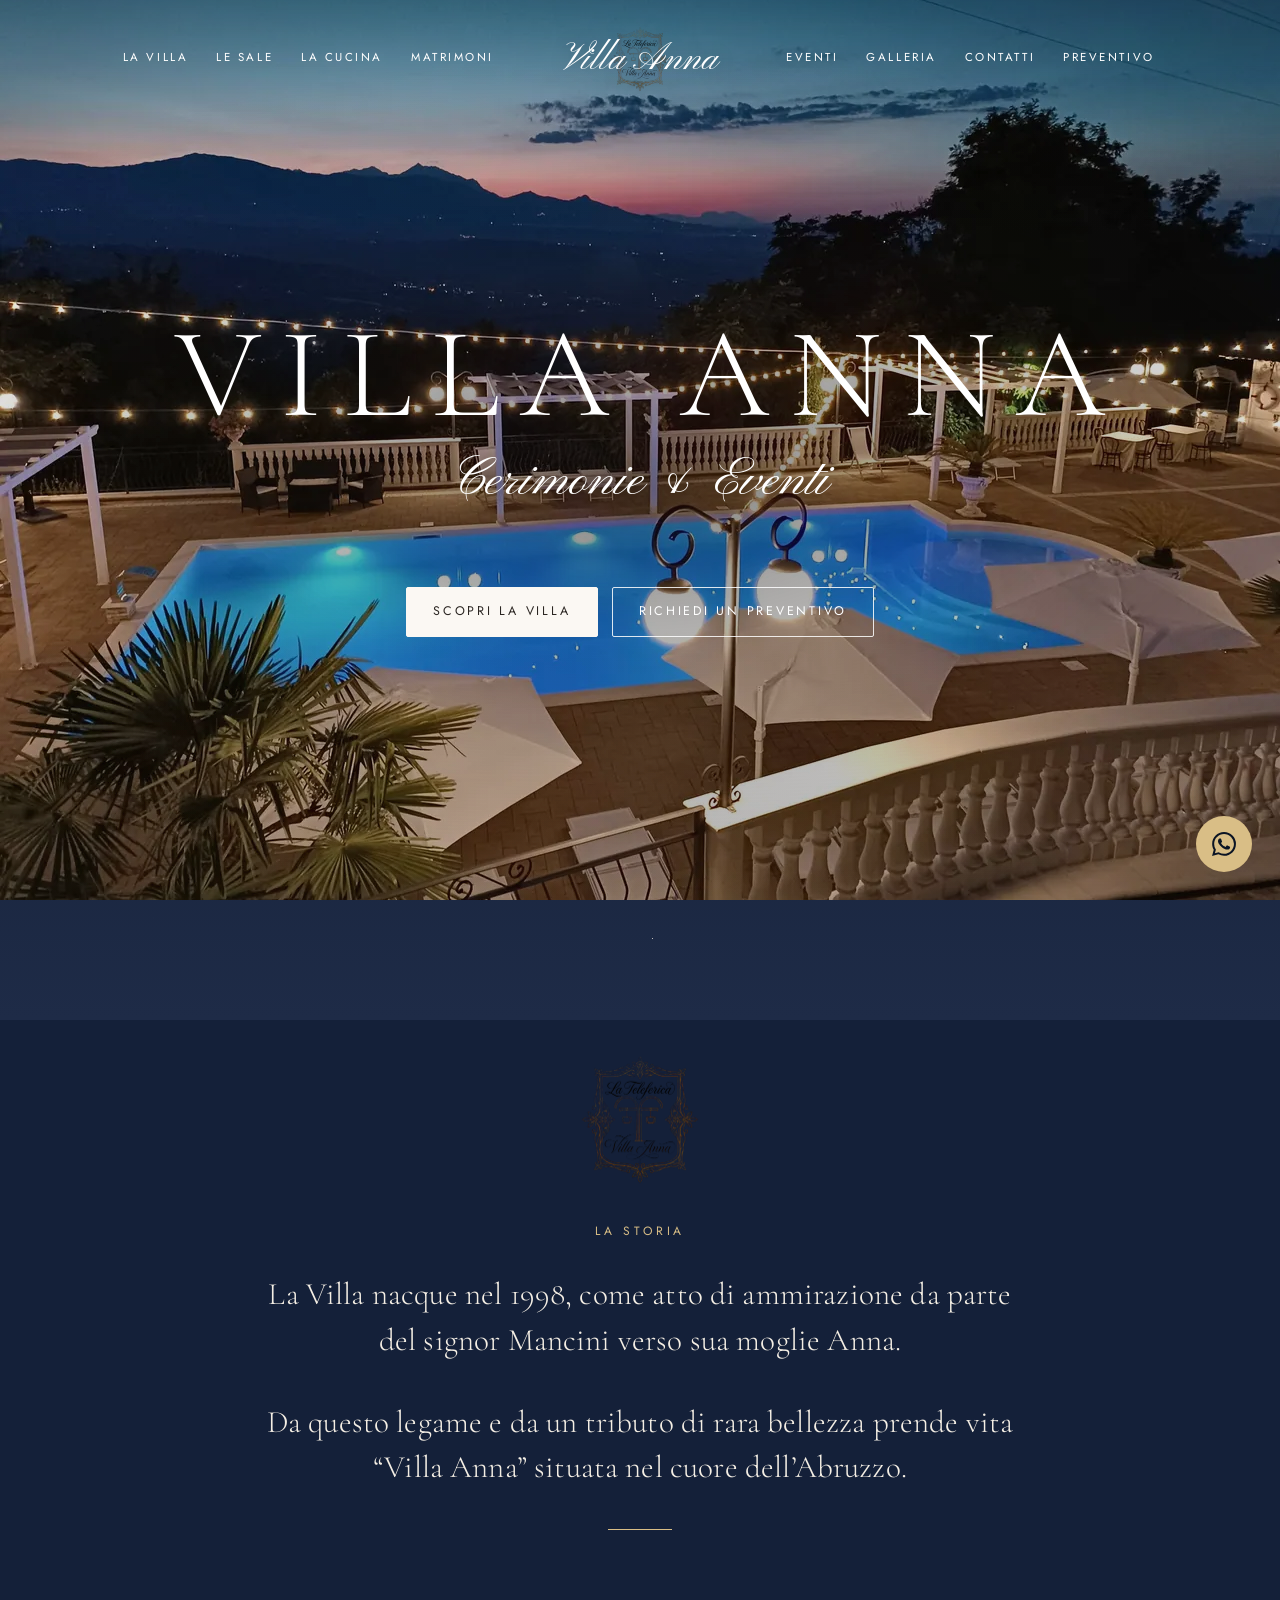
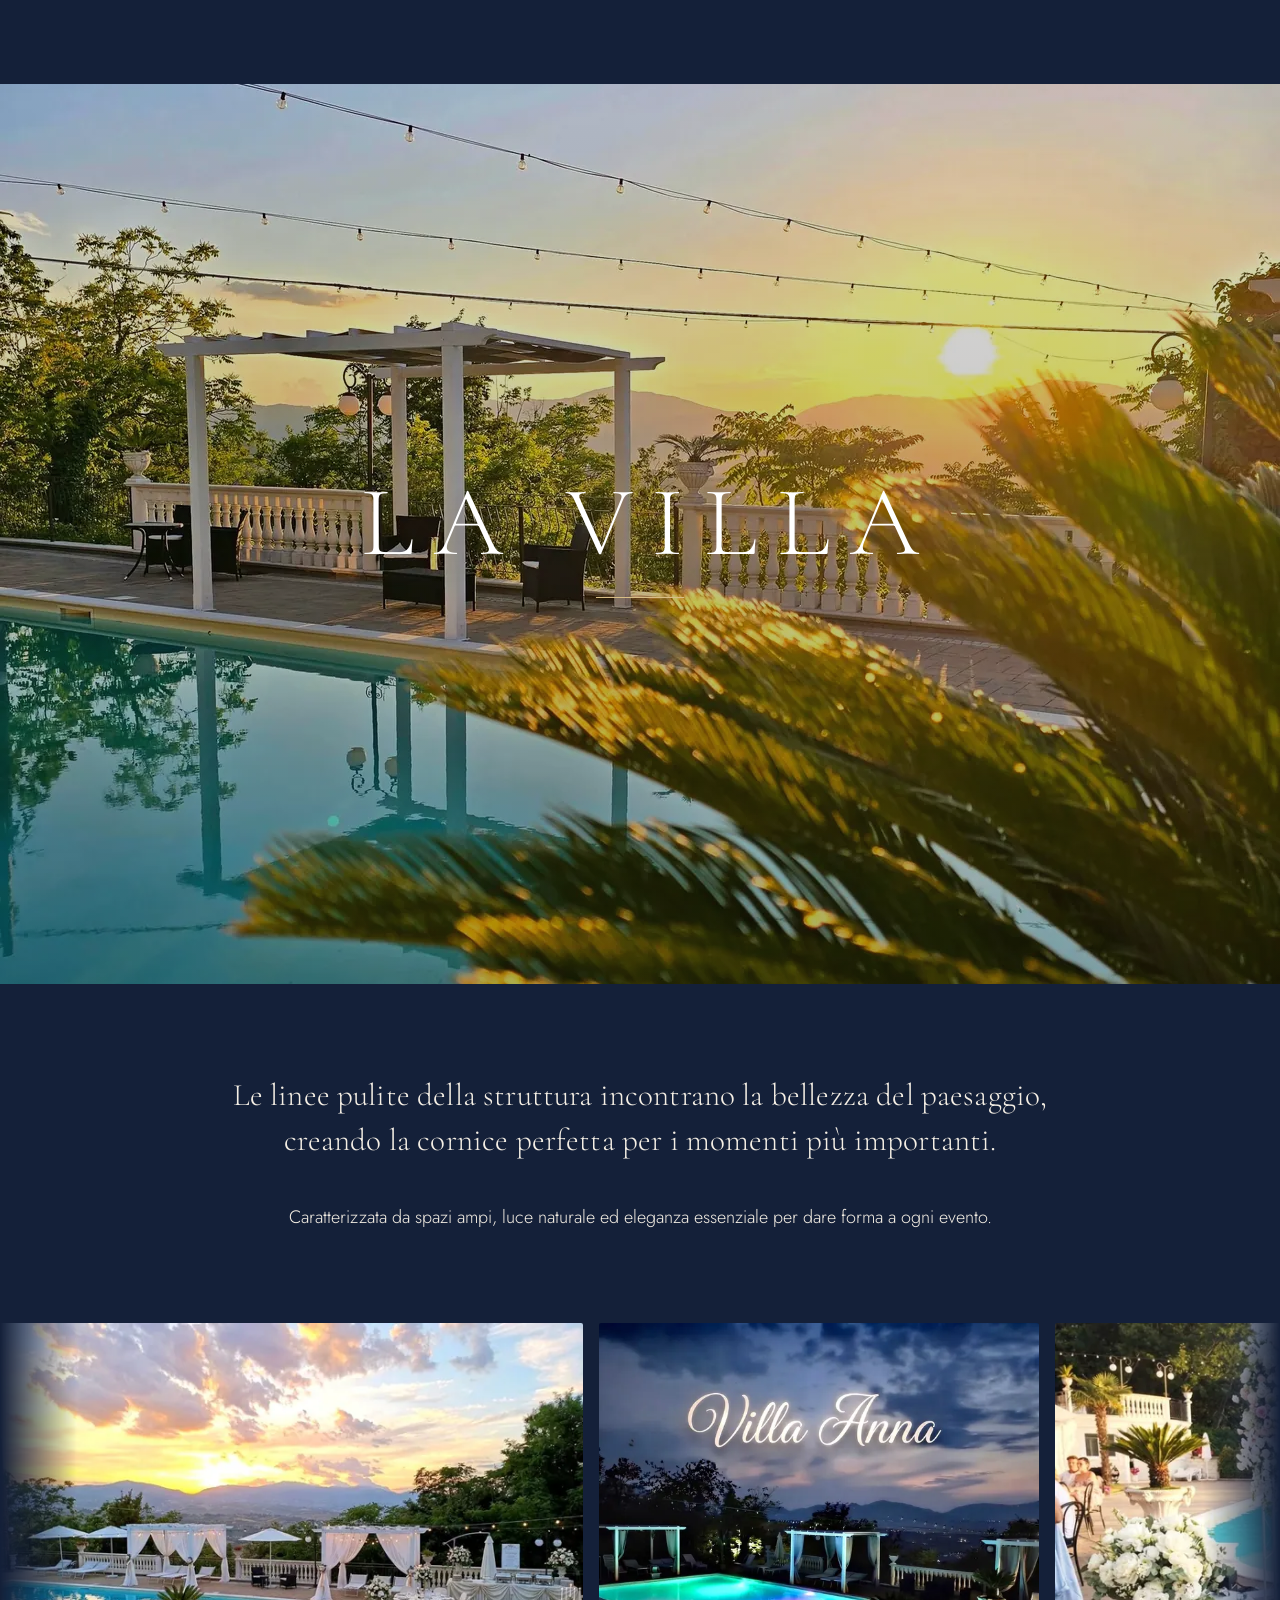
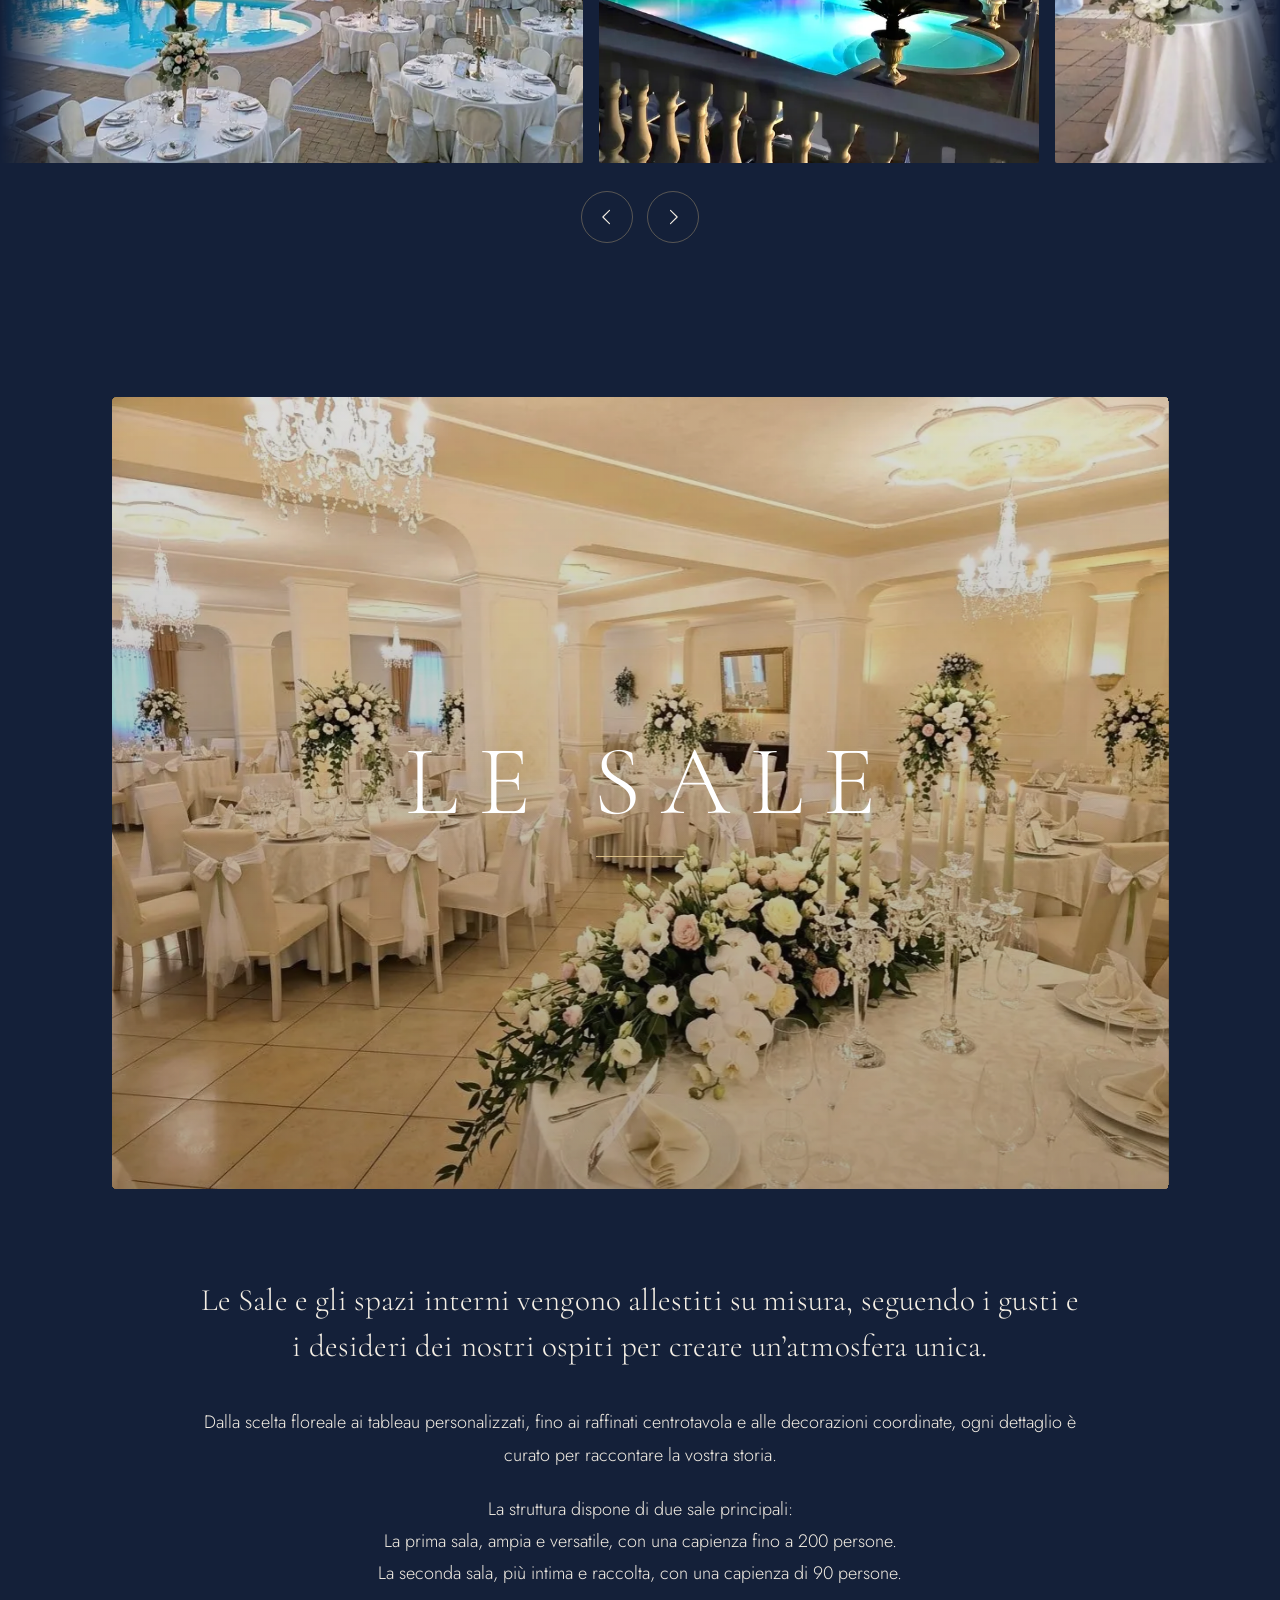
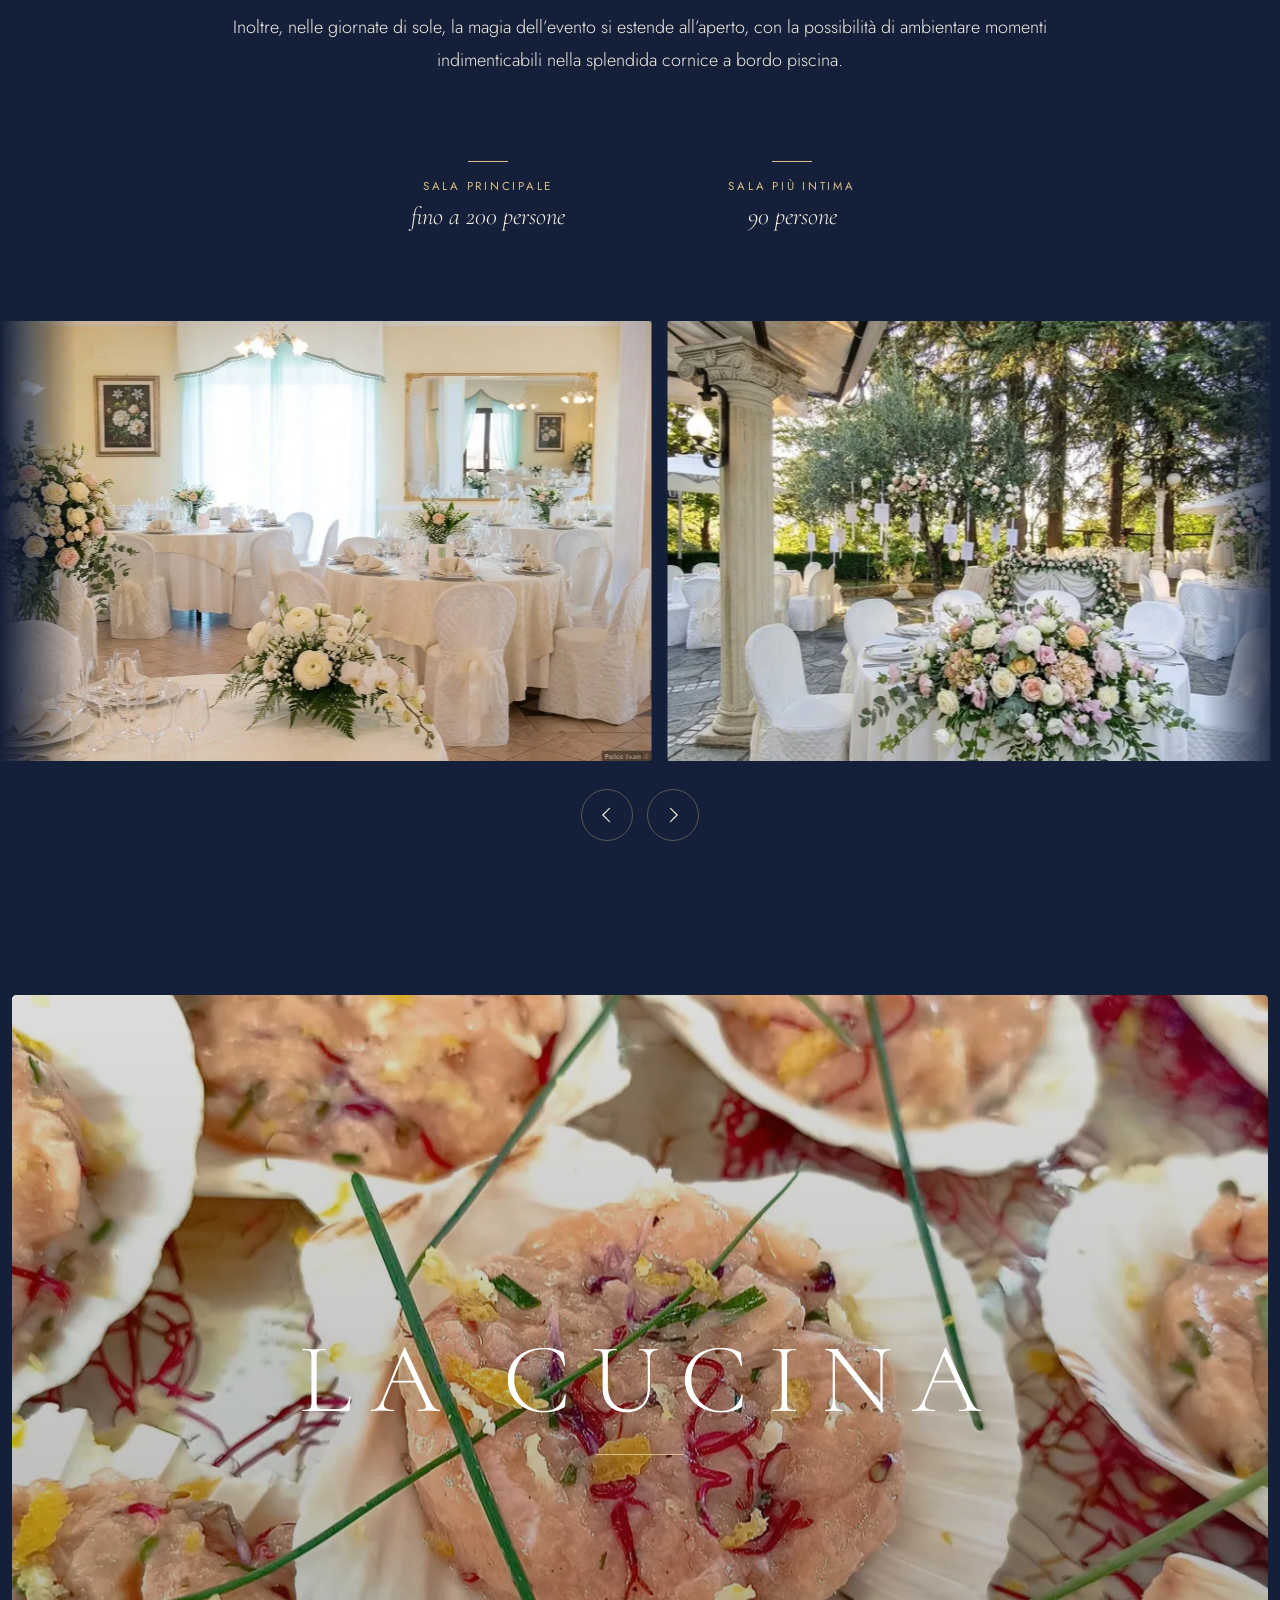
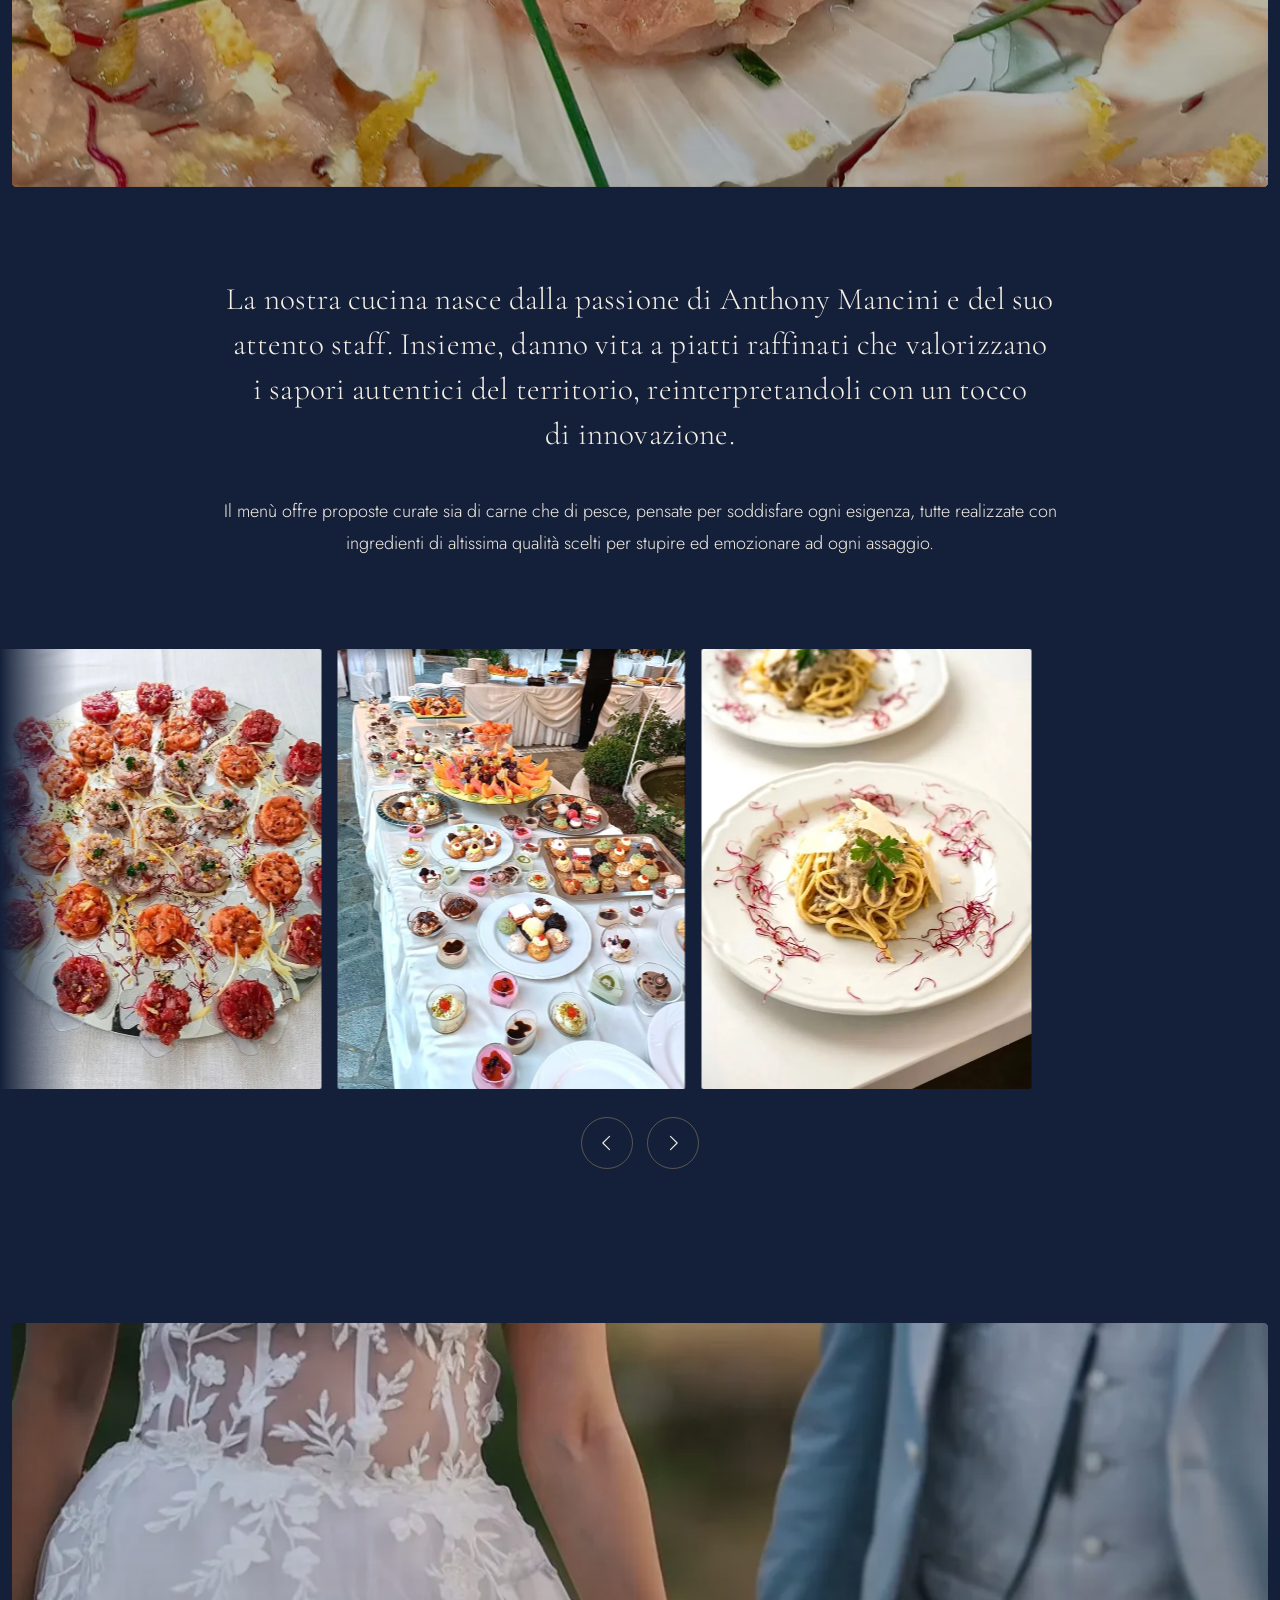
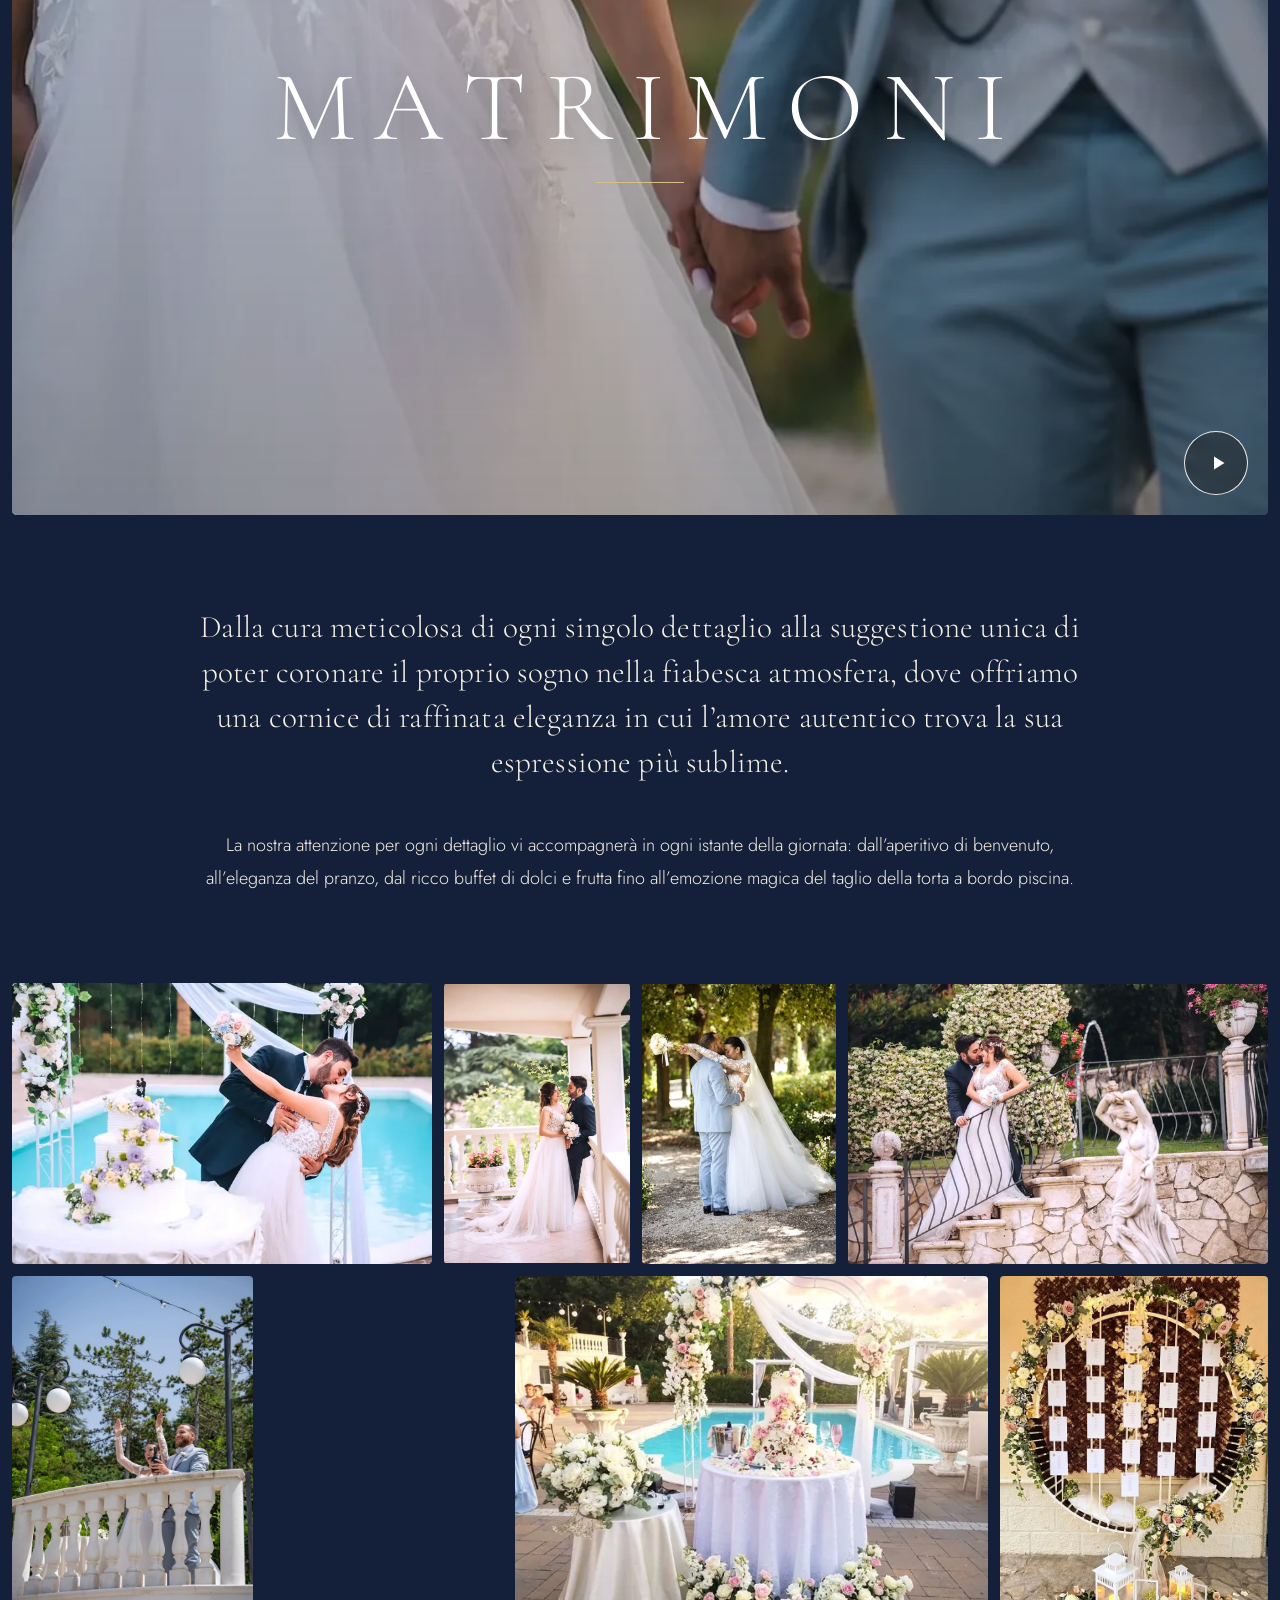
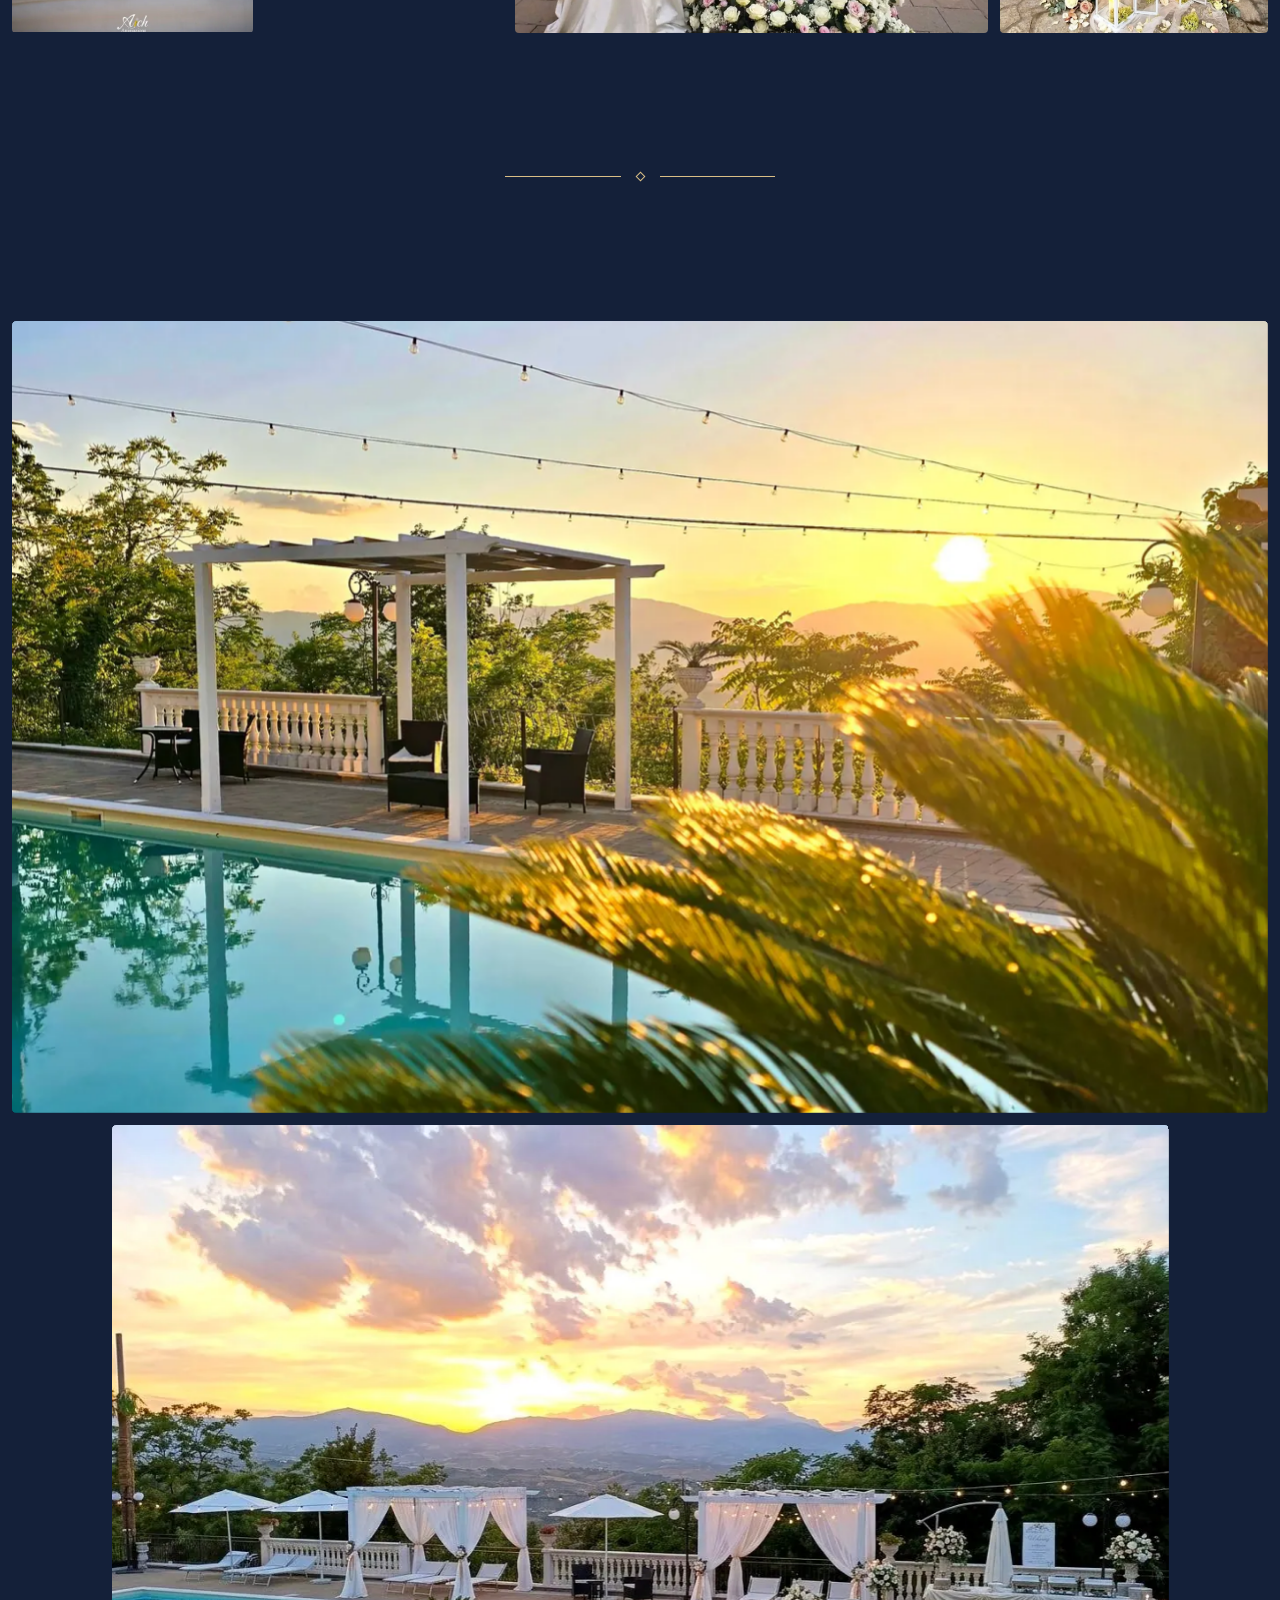
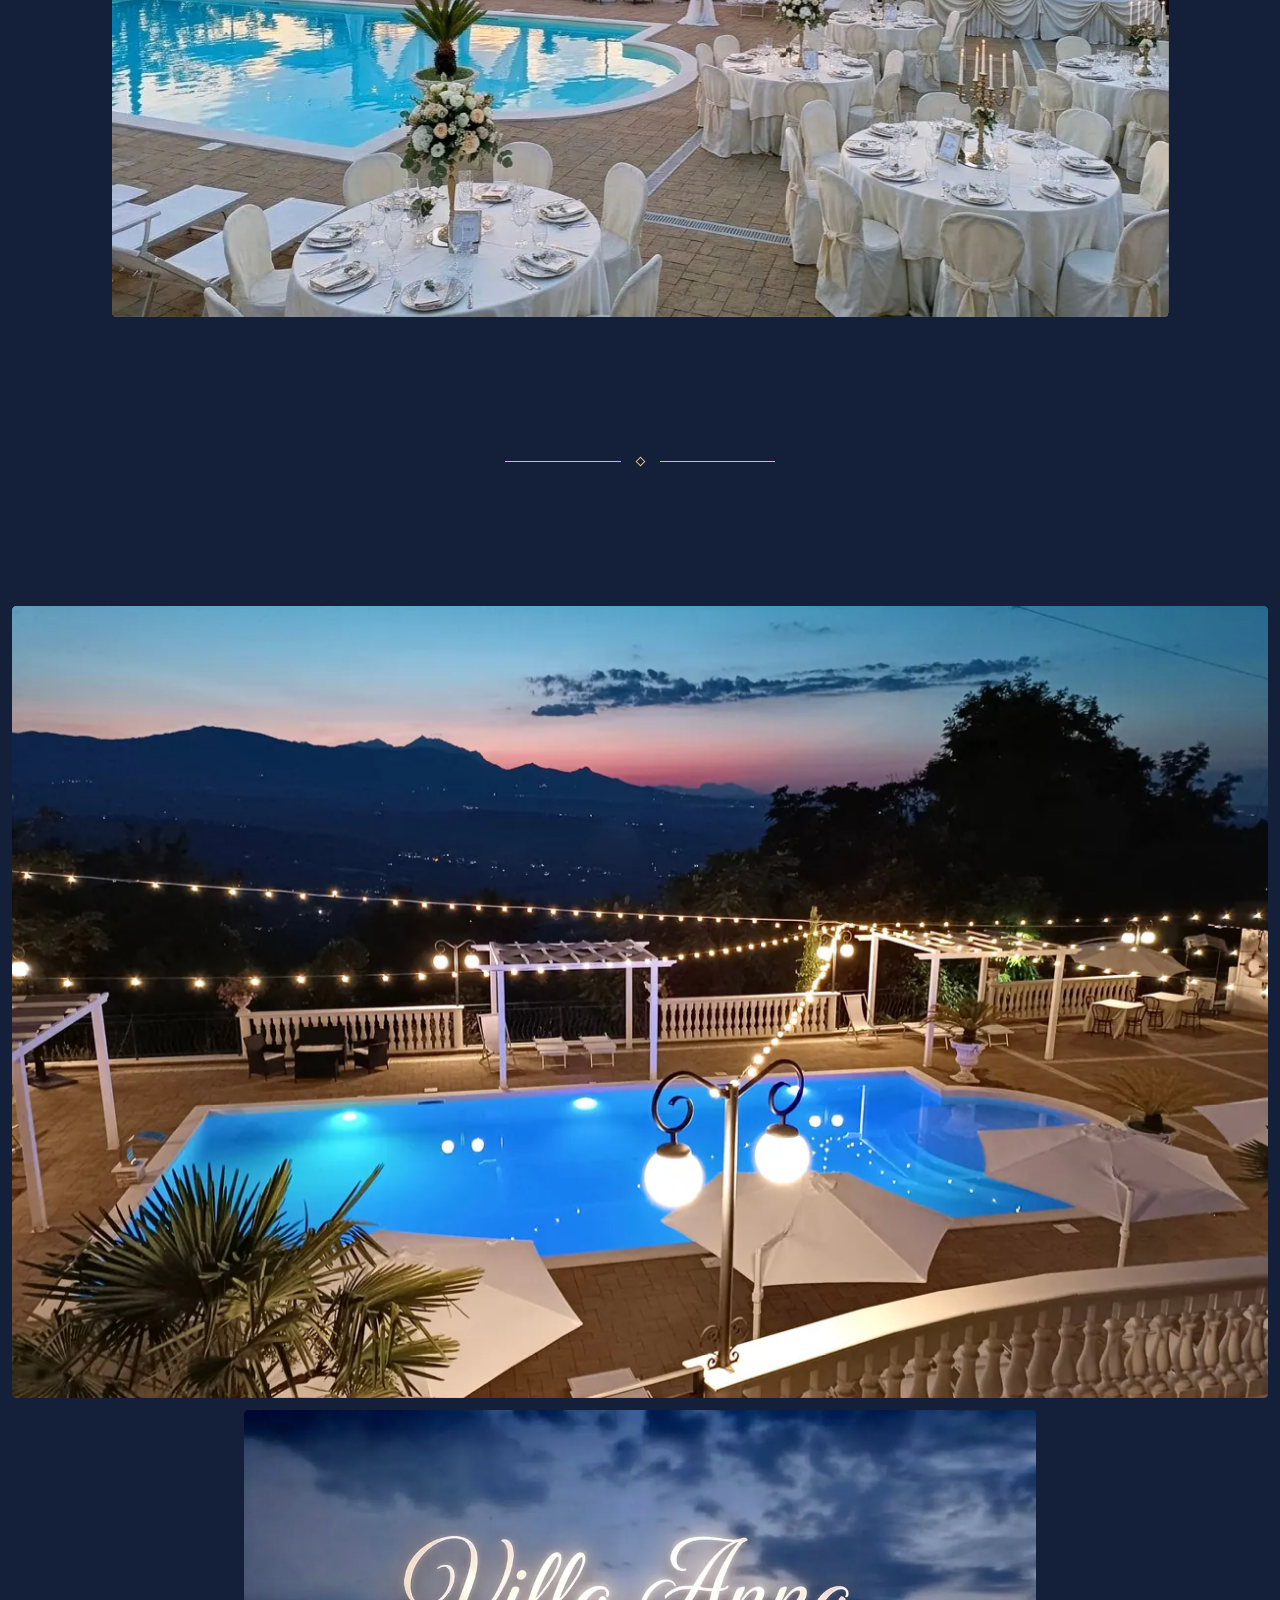
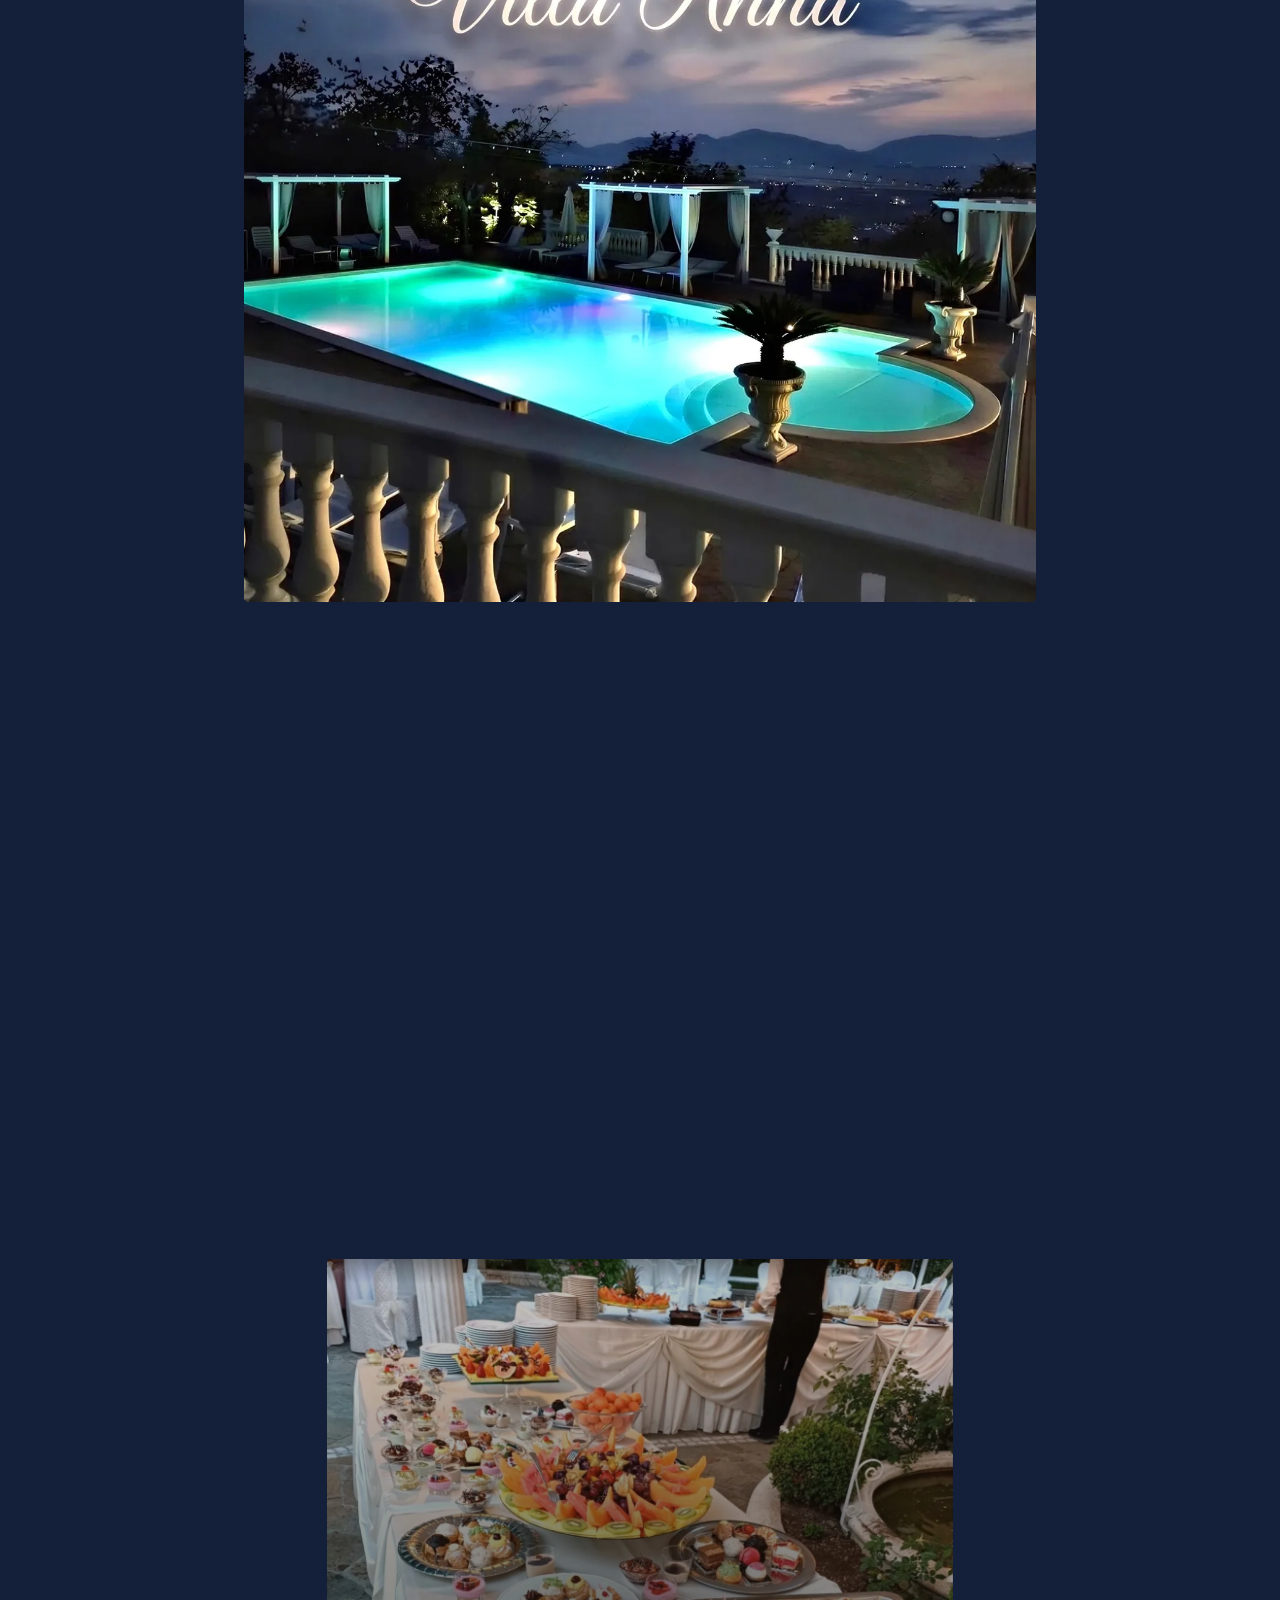
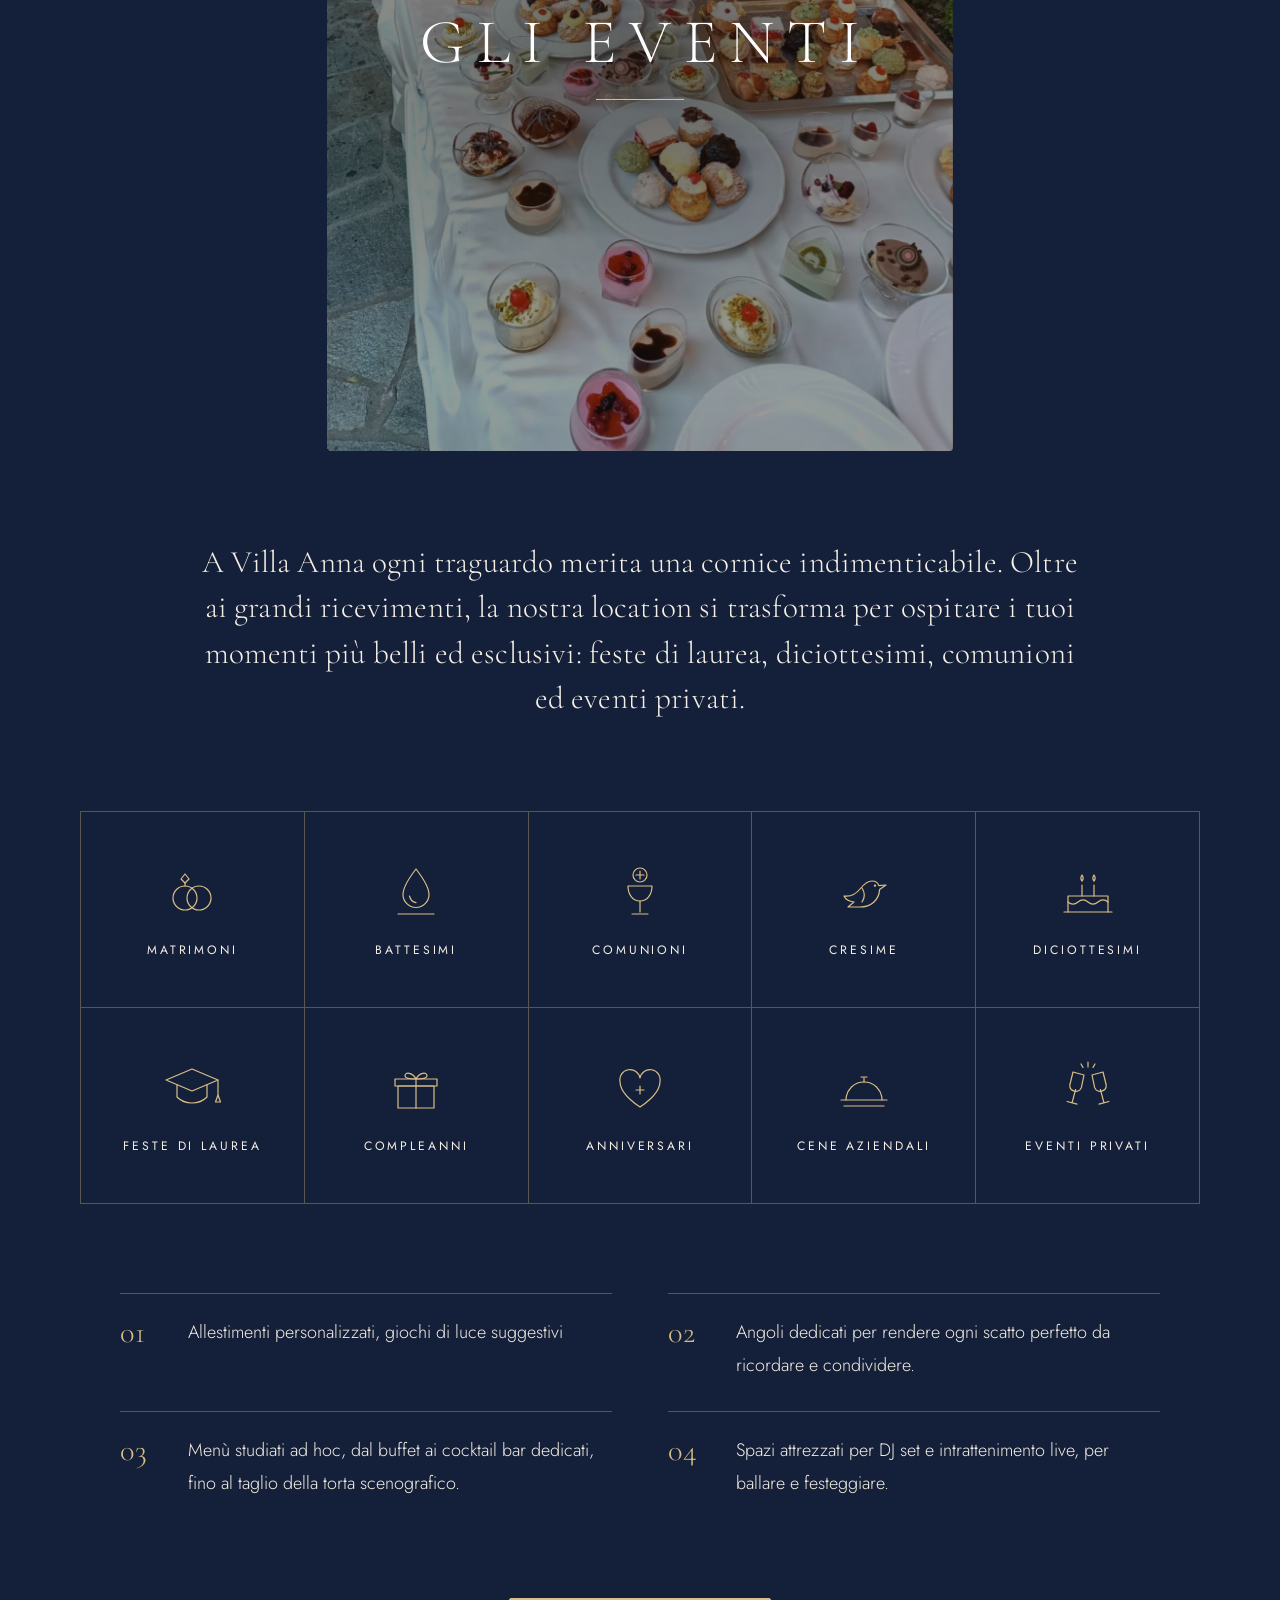
==== commit 9538539a: "Anteprima aggiornata: solo foto mandate dal cliente Co-Authored-By: Claude Opus 5.5 <noreply@anthrop" ====
--- a/index.html
+++ b/index.html
@@ -34,8 +34,8 @@
   <link rel="preload" href="fonts/cormorant-garamond-300-latin.woff2" as="font" type="font/woff2" crossorigin>
   <link rel="preload" href="fonts/jost-300-latin.woff2" as="font" type="font/woff2" crossorigin>
   <link rel="preload" href="fonts/pinyon-script-latin.woff2" as="font" type="font/woff2" crossorigin>
-  <link rel="preload" as="image" href="img/villa-facciata-tappeto-rosso-1280.webp" imagesrcset="img/villa-facciata-tappeto-rosso-640.webp 640w, img/villa-facciata-tappeto-rosso-1280.webp 1280w, img/villa-facciata-tappeto-rosso-1600.webp 1600w" imagesizes="100vw" fetchpriority="high">
-  <link rel="stylesheet" href="style.css?v=36">
+  <link rel="preload" as="image" href="img/notte-piscina-montagne-1280.webp" imagesrcset="img/notte-piscina-montagne-640.webp 640w, img/notte-piscina-montagne-1280.webp 1280w, img/notte-piscina-montagne-1920.webp 1920w, img/notte-piscina-montagne-2560.webp 2560w" imagesizes="100vw" fetchpriority="high">
+  <link rel="stylesheet" href="style.css?v=39">
   <script>document.documentElement.classList.add('js');</script>
 
   <script type="application/ld+json">
@@ -143,11 +143,10 @@
     <!-- 1. HERO -->
     <section class="hero" id="top" data-mood="giorno" aria-labelledby="hero-title">
       <div class="hero__foto" data-hero>
-        <img class="is-attiva" src="img/villa-facciata-tappeto-rosso-1280.webp" srcset="img/villa-facciata-tappeto-rosso-640.webp 640w, img/villa-facciata-tappeto-rosso-1280.webp 1280w, img/villa-facciata-tappeto-rosso-1600.webp 1600w" sizes="100vw" width="1600" height="1200" alt="La facciata gialla di Villa Anna con la scalinata bianca e il tappeto rosso, tra fiori e alberi" fetchpriority="high" decoding="async" data-w="1600" data-h="1200">
+        <img class="is-attiva" src="img/notte-piscina-montagne-1280.webp" srcset="img/notte-piscina-montagne-640.webp 640w, img/notte-piscina-montagne-1280.webp 1280w, img/notte-piscina-montagne-1920.webp 1920w, img/notte-piscina-montagne-2560.webp 2560w" sizes="100vw" width="2560" height="1920" alt="La piscina illuminata di notte, con le luci sospese, i gazebo e le montagne all'orizzonte" fetchpriority="high" decoding="async" data-w="4433" data-h="3325">
         <img data-src="img/sposi-piscina-torta-640.webp" data-srcset="img/sposi-piscina-torta-640.webp 640w, img/sposi-piscina-torta-1280.webp 1280w" sizes="100vw" width="1280" height="853" alt="Gli sposi si baciano a bordo piscina, accanto alla torta nuziale decorata con fiori" loading="lazy" decoding="async" data-w="1280" data-h="853">
-        <img data-src="img/archi-statue-640.webp" data-srcset="img/archi-statue-640.webp 640w, img/archi-statue-1280.webp 1280w, img/archi-statue-1600.webp 1600w" sizes="100vw" width="1600" height="900" alt="Tre archi bianchi con colonne decorate, statue di putti e vasi di gerani rosa nel giardino" loading="lazy" decoding="async" data-w="1600" data-h="900">
+        <img data-src="img/giardino-colonne-tavoli-640.webp" data-srcset="img/giardino-colonne-tavoli-640.webp 640w, img/giardino-colonne-tavoli-1205.webp 1205w" sizes="100vw" width="1205" height="880" alt="Tavoli rotondi apparecchiati in bianco all'aperto, tra colonne e composizioni di fiori" loading="lazy" decoding="async" data-w="1205" data-h="880">
         <img data-src="img/sposi-fontana-statua-640.webp" data-srcset="img/sposi-fontana-statua-640.webp 640w, img/sposi-fontana-statua-1280.webp 1280w" sizes="100vw" width="1280" height="853" alt="Due sposi si baciano sulla scalinata in pietra del giardino, accanto alla fontana con la statua" loading="lazy" decoding="async" data-w="1280" data-h="853">
-        <img data-src="img/gazebo-cerimonie-640.webp" data-srcset="img/gazebo-cerimonie-640.webp 640w, img/gazebo-cerimonie-1280.webp 1280w, img/gazebo-cerimonie-1600.webp 1600w" sizes="100vw" width="1600" height="1200" alt="Il gazebo bianco in giardino allestito per una cerimonia, con tappeto rosso, lanterne e sedie rivestite" loading="lazy" decoding="async" data-w="1600" data-h="1200">
         <img data-src="img/sposi-balaustra-brindisi-640.webp" data-srcset="img/sposi-balaustra-brindisi-640.webp 640w, img/sposi-balaustra-brindisi-1082.webp 1082w" sizes="100vw" width="1082" height="1600" alt="Lo sposo alza il calice dalla balaustra bianca della villa, tra i lampioni e gli alberi" loading="lazy" decoding="async" data-w="1082" data-h="1600">
       </div>
       <div class="hero__velo" aria-hidden="true"></div>
@@ -186,12 +185,8 @@
         <div class="striscia__vista">
           <ul class="striscia__lista" data-gallery="La Villa" aria-label="Foto della villa e del giardino: scorrono da sole, si fermano al passaggio del mouse o al tocco">
             <li><button class="foto" type="button"><img src="img/tramonto-tavoli-panorama-640.webp" srcset="img/tramonto-tavoli-panorama-640.webp 640w, img/tramonto-tavoli-panorama-1195.webp 1195w" sizes="(min-width: 768px) 587px, 427px" width="1195" height="896" alt="Tavoli apparecchiati a bordo piscina sotto un cielo di tramonto, con le montagne all'orizzonte" loading="lazy" decoding="async"></button></li>
-            <li><button class="foto" type="button"><img src="img/villa-facciata-tappeto-rosso-640.webp" srcset="img/villa-facciata-tappeto-rosso-640.webp 640w, img/villa-facciata-tappeto-rosso-1280.webp 1280w, img/villa-facciata-tappeto-rosso-1600.webp 1600w" sizes="(min-width: 768px) 587px, 427px" width="1600" height="1200" alt="La facciata gialla di Villa Anna con la scalinata bianca e il tappeto rosso, tra fiori e alberi" loading="lazy" decoding="async"></button></li>
-            <li><button class="foto" type="button"><img src="img/piscina-tramonto-panorama-montagne-640.webp" srcset="img/piscina-tramonto-panorama-montagne-640.webp 640w, img/piscina-tramonto-panorama-montagne-1280.webp 1280w" sizes="(min-width: 768px) 660px, 480px" width="1280" height="853" alt="La piscina al tramonto vista dall'alto, con le pergole bianche, i lettini e le montagne all'orizzonte" loading="lazy" decoding="async"></button></li>
-            <li><button class="foto" type="button"><img src="img/giardino-fontana-scalinata-640.webp" srcset="img/giardino-fontana-scalinata-640.webp 640w, img/giardino-fontana-scalinata-1280.webp 1280w, img/giardino-fontana-scalinata-1511.webp 1511w" sizes="(min-width: 768px) 1090px, 793px" width="1511" height="610" alt="Fontana con statua ai piedi di una doppia scalinata in pietra nel giardino di Villa Anna" loading="lazy" decoding="async"></button></li>
-            <li><button class="foto" type="button"><img src="img/gazebo-piscina-sera-luci-640.webp" srcset="img/gazebo-piscina-sera-luci-640.webp 640w, img/gazebo-piscina-sera-luci-960.webp 960w" sizes="(min-width: 768px) 660px, 480px" width="960" height="640" alt="Il gazebo con le tende bianche accanto alla piscina illuminata, di sera" loading="lazy" decoding="async"></button></li>
-            <li><button class="foto" type="button"><img src="img/fontana-statua-640.webp" srcset="img/fontana-statua-640.webp 640w, img/fontana-statua-900.webp 900w" sizes="(min-width: 768px) 248px, 180px" width="900" height="1600" alt="Statua femminile al centro di una fontana del giardino, con gerani in primo piano" loading="lazy" decoding="async"></button></li>
-            <li><button class="foto" type="button"><img src="img/giardino-vista-alto-640.webp" srcset="img/giardino-vista-alto-640.webp 640w" sizes="(min-width: 768px) 587px, 427px" width="640" height="480" alt="Il giardino visto dall'alto: fontana, scalinate, prato e gazebo" loading="lazy" decoding="async"></button></li>
+            <li><button class="foto" type="button"><img src="img/notte-piscina-scritta-640.webp" srcset="img/notte-piscina-scritta-640.webp 640w, img/notte-piscina-scritta-1280.webp 1280w, img/notte-piscina-scritta-1920.webp 1920w" sizes="(min-width: 768px) 440px, 320px" width="1920" height="1920" alt="La piscina illuminata al crepuscolo vista dalla balaustra, con la scritta Villa Anna nel cielo" loading="lazy" decoding="async"></button></li>
+            <li><button class="foto" type="button"><img src="img/tramonto-torta-piscina-640.webp" srcset="img/tramonto-torta-piscina-640.webp 640w, img/tramonto-torta-piscina-1158.webp 1158w" sizes="(min-width: 768px) 584px, 425px" width="1158" height="872" alt="Torta nuziale sotto un arco di fiori bianchi accanto alla piscina" loading="lazy" decoding="async"></button></li>
           </ul>
         </div>
         <div class="striscia__comandi">
@@ -223,8 +218,8 @@
         <div class="striscia__vista">
           <ul class="striscia__lista" data-gallery="Le Sale" aria-label="Foto delle sale e dei tavoli all’aperto: scorrono da sole, si fermano al passaggio del mouse o al tocco">
             <li><button class="foto" type="button"><img src="img/sala-tende-bianche-640.webp" srcset="img/sala-tende-bianche-640.webp 640w, img/sala-tende-bianche-1264.webp 1264w" sizes="(min-width: 768px) 660px, 480px" width="1264" height="843" alt="Sala allestita con tavoli rotondi, tovaglie bianche, composizioni di fiori e tende chiare alle finestre" loading="lazy" decoding="async"></button></li>
-            <li><button class="foto" type="button"><img src="img/sala-interna-lampadari-640.webp" srcset="img/sala-interna-lampadari-640.webp 640w, img/sala-interna-lampadari-960.webp 960w" sizes="(min-width: 768px) 660px, 480px" width="960" height="640" alt="La sala interna con i lampadari di cristallo, i tavoli apparecchiati e i fiori" loading="lazy" decoding="async"></button></li>
             <li><button class="foto" type="button"><img src="img/giardino-colonne-tavoli-640.webp" srcset="img/giardino-colonne-tavoli-640.webp 640w, img/giardino-colonne-tavoli-1205.webp 1205w" sizes="(min-width: 768px) 602px, 438px" width="1205" height="880" alt="Tavoli rotondi apparecchiati in bianco all'aperto, tra colonne e composizioni di fiori" loading="lazy" decoding="async"></button></li>
+            <li><button class="foto" type="button"><img src="img/tableau-fiori-640.webp" srcset="img/tableau-fiori-640.webp 640w, img/tableau-fiori-896.webp 896w" sizes="(min-width: 768px) 330px, 240px" width="896" height="1195" alt="Tableau de mariage con i cartoncini dei tavoli, incorniciato da un arco di fiori e lanterne" loading="lazy" decoding="async"></button></li>
           </ul>
         </div>
         <div class="striscia__comandi">
@@ -250,7 +245,6 @@
             <li><button class="foto" type="button"><img src="img/cucina-tartare-rosse-640.webp" srcset="img/cucina-tartare-rosse-640.webp 640w, img/cucina-tartare-rosse-896.webp 896w" sizes="(min-width: 768px) 330px, 240px" width="896" height="1195" alt="Tartare rosse disposte in cerchio su un piatto di portata" loading="lazy" decoding="async"></button></li>
             <li><button class="foto" type="button"><img src="img/cucina-buffet-dolci-640.webp" srcset="img/cucina-buffet-dolci-640.webp 640w, img/cucina-buffet-dolci-1290.webp 1290w" sizes="(min-width: 768px) 348px, 253px" width="1290" height="1630" alt="Lungo buffet di dolci e frutta con pasticcini, crostatine e coppette" loading="lazy" decoding="async"></button></li>
             <li><button class="foto" type="button"><img src="img/cucina-spaghetti-640.webp" srcset="img/cucina-spaghetti-640.webp 640w, img/cucina-spaghetti-896.webp 896w" sizes="(min-width: 768px) 330px, 240px" width="896" height="1195" alt="Nido di spaghetti con prezzemolo e germogli rossi in un piatto bianco decorato" loading="lazy" decoding="async"></button></li>
-            <li><button class="foto" type="button"><img src="img/buffet-sotto-gazebo-640.webp" srcset="img/buffet-sotto-gazebo-640.webp 640w, img/buffet-sotto-gazebo-1280.webp 1280w" sizes="(min-width: 768px) 660px, 480px" width="1280" height="853" alt="Il buffet sotto il gazebo bianco in giardino, con gli ospiti attorno ai tavoli" loading="lazy" decoding="async"></button></li>
             <li><button class="foto" type="button"><img src="img/cucina-antipasti-640.webp" srcset="img/cucina-antipasti-640.webp 640w, img/cucina-antipasti-896.webp 896w" sizes="(min-width: 768px) 330px, 240px" width="896" height="1195" alt="Piatti di antipasti misti con formaggi, salumi e verdure su una tavola apparecchiata" loading="lazy" decoding="async"></button></li>
             <li><button class="foto" type="button"><img src="img/cucina-dolci-bicchierini-640.webp" srcset="img/cucina-dolci-bicchierini-640.webp 640w, img/cucina-dolci-bicchierini-896.webp 896w" sizes="(min-width: 768px) 334px, 243px" width="896" height="1182" alt="Vassoi di dolci al cucchiaio in bicchierini, con frutti di bosco e cioccolato" loading="lazy" decoding="async"></button></li>
           </ul>
@@ -277,19 +271,16 @@
       </div>
       <div class="mosaico" data-gallery="Matrimoni">
           <div class="mosaico__riga">
-            <button class="foto onda" type="button" style="--r:1.501"><img src="img/sposi-piscina-torta-640.webp" srcset="img/sposi-piscina-torta-640.webp 640w, img/sposi-piscina-torta-1280.webp 1280w" sizes="(min-width: 768px) 41vw, 50vw" width="1280" height="853" alt="Gli sposi si baciano a bordo piscina, accanto alla torta nuziale decorata con fiori" loading="lazy" decoding="async"></button>
+            <button class="foto onda" type="button" style="--r:1.501"><img src="img/sposi-piscina-torta-640.webp" srcset="img/sposi-piscina-torta-640.webp 640w, img/sposi-piscina-torta-1280.webp 1280w" sizes="(min-width: 768px) 34vw, 50vw" width="1280" height="853" alt="Gli sposi si baciano a bordo piscina, accanto alla torta nuziale decorata con fiori" loading="lazy" decoding="async"></button>
             <button class="foto onda" type="button" style="--r:0.666"><img src="img/sposi-portico-640.webp" srcset="img/sposi-portico-640.webp 640w, img/sposi-portico-1001.webp 1001w" sizes="(min-width: 768px) 20vw, 50vw" width="1001" height="1503" alt="Gli sposi sotto il portico bianco della villa, con la balaustra e i vasi di fiori" loading="lazy" decoding="async"></button>
-            <button class="foto onda" type="button" style="--r:1.501"><img src="img/sposi-fontana-statua-640.webp" srcset="img/sposi-fontana-statua-640.webp 640w, img/sposi-fontana-statua-1280.webp 1280w" sizes="(min-width: 768px) 41vw, 50vw" width="1280" height="853" alt="Due sposi si baciano sulla scalinata in pietra del giardino, accanto alla fontana con la statua" loading="lazy" decoding="async"></button>
+            <button class="foto onda" type="button" style="--r:0.693"><img src="img/sposi-viale-alberi-640.webp" srcset="img/sposi-viale-alberi-640.webp 640w, img/sposi-viale-alberi-864.webp 864w" sizes="(min-width: 768px) 20vw, 50vw" width="864" height="1247" alt="Gli sposi abbracciati nel viale alberato del giardino" loading="lazy" decoding="async"></button>
+            <button class="foto onda" type="button" style="--r:1.501"><img src="img/sposi-fontana-statua-640.webp" srcset="img/sposi-fontana-statua-640.webp 640w, img/sposi-fontana-statua-1280.webp 1280w" sizes="(min-width: 768px) 34vw, 50vw" width="1280" height="853" alt="Due sposi si baciano sulla scalinata in pietra del giardino, accanto alla fontana con la statua" loading="lazy" decoding="async"></button>
           </div>
           <div class="mosaico__riga">
-            <button class="foto onda" type="button" style="--r:0.693"><img src="img/sposi-viale-alberi-640.webp" srcset="img/sposi-viale-alberi-640.webp 640w, img/sposi-viale-alberi-864.webp 864w" sizes="(min-width: 768px) 26vw, 50vw" width="864" height="1247" alt="Gli sposi abbracciati nel viale alberato del giardino" loading="lazy" decoding="async"></button>
-            <button class="foto onda" type="button" style="--r:1.333"><img src="img/gazebo-cerimonie-640.webp" srcset="img/gazebo-cerimonie-640.webp 640w, img/gazebo-cerimonie-1280.webp 1280w, img/gazebo-cerimonie-1600.webp 1600w" sizes="(min-width: 768px) 49vw, 50vw" width="1600" height="1200" alt="Il gazebo bianco in giardino allestito per una cerimonia, con tappeto rosso, lanterne e sedie rivestite" loading="lazy" decoding="async"></button>
-            <button class="foto onda" type="button" style="--r:0.676"><img src="img/sposi-balaustra-brindisi-640.webp" srcset="img/sposi-balaustra-brindisi-640.webp 640w, img/sposi-balaustra-brindisi-1082.webp 1082w" sizes="(min-width: 768px) 25vw, 50vw" width="1082" height="1600" alt="Lo sposo alza il calice dalla balaustra bianca della villa, tra i lampioni e gli alberi" loading="lazy" decoding="async"></button>
-          </div>
-          <div class="mosaico__riga">
-            <button class="foto onda" type="button" style="--r:0.666"><img src="img/torta-fiori-pesca-640.webp" srcset="img/torta-fiori-pesca-640.webp 640w, img/torta-fiori-pesca-1066.webp 1066w" sizes="(min-width: 768px) 24vw, 50vw" width="1066" height="1600" alt="Torta nuziale a piani decorata con fiori color pesca e cake topper degli sposi" loading="lazy" decoding="async"></button>
-            <button class="foto onda" type="button" style="--r:1.328"><img src="img/tramonto-torta-piscina-640.webp" srcset="img/tramonto-torta-piscina-640.webp 640w, img/tramonto-torta-piscina-1158.webp 1158w" sizes="(min-width: 768px) 48vw, 50vw" width="1158" height="872" alt="Torta nuziale sotto un arco di fiori bianchi accanto alla piscina" loading="lazy" decoding="async"></button>
-            <button class="foto onda" type="button" style="--r:0.750"><img src="img/tableau-fiori-640.webp" srcset="img/tableau-fiori-640.webp 640w, img/tableau-fiori-896.webp 896w" sizes="(min-width: 768px) 27vw, 50vw" width="896" height="1195" alt="Tableau de mariage con i cartoncini dei tavoli, incorniciato da un arco di fiori e lanterne" loading="lazy" decoding="async"></button>
+            <button class="foto onda" type="button" style="--r:0.676"><img src="img/sposi-balaustra-brindisi-640.webp" srcset="img/sposi-balaustra-brindisi-640.webp 640w, img/sposi-balaustra-brindisi-1082.webp 1082w" sizes="(min-width: 768px) 20vw, 50vw" width="1082" height="1600" alt="Lo sposo alza il calice dalla balaustra bianca della villa, tra i lampioni e gli alberi" loading="lazy" decoding="async"></button>
+            <button class="foto onda" type="button" style="--r:0.666"><img src="img/torta-fiori-pesca-640.webp" srcset="img/torta-fiori-pesca-640.webp 640w, img/torta-fiori-pesca-1066.webp 1066w" sizes="(min-width: 768px) 20vw, 50vw" width="1066" height="1600" alt="Torta nuziale a piani decorata con fiori color pesca e cake topper degli sposi" loading="lazy" decoding="async"></button>
+            <button class="foto onda" type="button" style="--r:1.328"><img src="img/tramonto-torta-piscina-640.webp" srcset="img/tramonto-torta-piscina-640.webp 640w, img/tramonto-torta-piscina-1158.webp 1158w" sizes="(min-width: 768px) 39vw, 50vw" width="1158" height="872" alt="Torta nuziale sotto un arco di fiori bianchi accanto alla piscina" loading="lazy" decoding="async"></button>
+            <button class="foto onda" type="button" style="--r:0.750"><img src="img/tableau-fiori-640.webp" srcset="img/tableau-fiori-640.webp 640w, img/tableau-fiori-896.webp 896w" sizes="(min-width: 768px) 22vw, 50vw" width="896" height="1195" alt="Tableau de mariage con i cartoncini dei tavoli, incorniciato da un arco di fiori e lanterne" loading="lazy" decoding="async"></button>
           </div>
       </div>
     </section>
@@ -300,9 +291,8 @@
       <div data-gallery="Al tramonto">
         <button class="foto grande grande--piena grande--palma" type="button" data-grande style="--r:0.750;--w:3000px"><img class="grande__img" src="img/tramonto-palma-piscina-640.webp" srcset="img/tramonto-palma-piscina-640.webp 640w, img/tramonto-palma-piscina-1280.webp 1280w, img/tramonto-palma-piscina-1920.webp 1920w, img/tramonto-palma-piscina-2560.webp 2560w" sizes="100vw" width="2560" height="3413" alt="Il sole tramonta dietro le montagne, visto dalla piscina tra le foglie di palma e la pergola" loading="lazy" decoding="async"></button>
       </div>
-      <div class="coppia" data-gallery="Al tramonto">
-        <button class="foto rivela" type="button" style="--r:1.334;--w:1195px" data-da="sinistra" data-px="0.04"><img src="img/tramonto-tavoli-panorama-640.webp" srcset="img/tramonto-tavoli-panorama-640.webp 640w, img/tramonto-tavoli-panorama-1195.webp 1195w" sizes="(min-width: 768px) 50vw, 100vw" width="1195" height="896" alt="Tavoli apparecchiati a bordo piscina sotto un cielo di tramonto, con le montagne all'orizzonte" loading="lazy" decoding="async"></button>
-        <button class="foto rivela" type="button" style="--r:1.501;--w:1024px" data-da="destra" data-px="-0.04"><img src="img/piscina-tramonto-infuocato-640.webp" srcset="img/piscina-tramonto-infuocato-640.webp 640w, img/piscina-tramonto-infuocato-1024.webp 1024w" sizes="(min-width: 768px) 50vw, 100vw" width="1024" height="682" alt="La piscina sotto un cielo di tramonto infuocato, con le luci accese e le montagne all'orizzonte" loading="lazy" decoding="async"></button>
+      <div class="singola" data-gallery="Al tramonto">
+        <button class="foto grande grande--misura grande--misura-forzata" type="button" data-grande style="--r:1.334;--w:1195px"><img class="grande__img" src="img/tramonto-tavoli-panorama-640.webp" srcset="img/tramonto-tavoli-panorama-640.webp 640w, img/tramonto-tavoli-panorama-1195.webp 1195w" sizes="(min-width: 1195px) 1195px, 100vw" width="1195" height="896" alt="Tavoli apparecchiati a bordo piscina sotto un cielo di tramonto, con le montagne all'orizzonte" loading="lazy" decoding="async"></button>
       </div>
     </section>
 
@@ -315,26 +305,19 @@
       <div class="singola" data-gallery="Di sera">
         <button class="foto grande grande--misura grande--misura-forzata" type="button" data-grande style="--r:1.000;--w:2048px"><img class="grande__img" src="img/notte-piscina-scritta-640.webp" srcset="img/notte-piscina-scritta-640.webp 640w, img/notte-piscina-scritta-1280.webp 1280w, img/notte-piscina-scritta-1920.webp 1920w" sizes="100vw" width="1920" height="1920" alt="La piscina illuminata al crepuscolo vista dalla balaustra, con la scritta Villa Anna nel cielo" loading="lazy" decoding="async"></button>
       </div>
-      <div class="striscia" data-striscia data-reveal>
-        <div class="striscia__vista">
-          <ul class="striscia__lista" data-gallery="Di sera" aria-label="Foto delle serate: scorrono da sole, si fermano al passaggio del mouse o al tocco">
-            <li><button class="foto" type="button"><img src="img/notte-sposi-torta-640.webp" srcset="img/notte-sposi-torta-640.webp 640w, img/notte-sposi-torta-1280.webp 1280w, img/notte-sposi-torta-1920.webp 1920w, img/notte-sposi-torta-2560.webp 2560w" sizes="(min-width: 768px) 330px, 240px" width="2560" height="3413" alt="Gli sposi brindano accanto alla torta nuziale, di sera, tra luci rosa e fiori bianchi" loading="lazy" decoding="async"></button></li>
-            <li><button class="foto" type="button"><img src="img/gazebo-piscina-sera-luci-640.webp" srcset="img/gazebo-piscina-sera-luci-640.webp 640w, img/gazebo-piscina-sera-luci-960.webp 960w" sizes="(min-width: 768px) 660px, 480px" width="960" height="640" alt="Il gazebo con le tende bianche accanto alla piscina illuminata, di sera" loading="lazy" decoding="async"></button></li>
-            <li><button class="foto" type="button"><img src="img/notte-taglio-torta-fontane-640.webp" srcset="img/notte-taglio-torta-fontane-640.webp 640w, img/notte-taglio-torta-fontane-1066.webp 1066w" sizes="(min-width: 768px) 293px, 213px" width="1066" height="1600" alt="Il taglio della torta di notte sotto un arco di fiori, con le fontane di scintille accese" loading="lazy" decoding="async"></button></li>
-            <li><button class="foto" type="button"><img src="img/notte-fuochi-sposi-640.webp" srcset="img/notte-fuochi-sposi-640.webp 640w, img/notte-fuochi-sposi-1280.webp 1280w" sizes="(min-width: 768px) 293px, 213px" width="1280" height="1920" alt="Gli sposi guardano i fuochi d'artificio sopra il giardino illuminato" loading="lazy" decoding="async"></button></li>
-          </ul>
-        </div>
-        <div class="striscia__comandi">
-          <button class="freccia" type="button" data-dir="-1" aria-label="Foto precedenti"><svg aria-hidden="true"><use href="#i-sx"/></svg></button>
-          <button class="freccia" type="button" data-dir="1" aria-label="Foto successive"><svg aria-hidden="true"><use href="#i-dx"/></svg></button>
-        </div>
+      <div class="mosaico mosaico--stretto" data-gallery="Di sera">
+          <div class="mosaico__riga">
+            <button class="foto onda" type="button" style="--r:0.750"><img src="img/notte-sposi-torta-640.webp" srcset="img/notte-sposi-torta-640.webp 640w, img/notte-sposi-torta-1280.webp 1280w, img/notte-sposi-torta-1920.webp 1920w, img/notte-sposi-torta-2560.webp 2560w" sizes="(min-width: 768px) 36vw, 50vw" width="2560" height="3413" alt="Gli sposi brindano accanto alla torta nuziale, di sera, tra luci rosa e fiori bianchi" loading="lazy" decoding="async"></button>
+            <button class="foto onda" type="button" style="--r:0.666"><img src="img/notte-taglio-torta-fontane-640.webp" srcset="img/notte-taglio-torta-fontane-640.webp 640w, img/notte-taglio-torta-fontane-1066.webp 1066w" sizes="(min-width: 768px) 32vw, 50vw" width="1066" height="1600" alt="Il taglio della torta di notte sotto un arco di fiori, con le fontane di scintille accese" loading="lazy" decoding="async"></button>
+            <button class="foto onda" type="button" style="--r:0.667"><img src="img/notte-fuochi-sposi-640.webp" srcset="img/notte-fuochi-sposi-640.webp 640w, img/notte-fuochi-sposi-1280.webp 1280w" sizes="(min-width: 768px) 32vw, 50vw" width="1280" height="1920" alt="Gli sposi guardano i fuochi d'artificio sopra il giardino illuminato" loading="lazy" decoding="async"></button>
+          </div>
       </div>
     </section>
 
     <!-- 7. GLI EVENTI -->
     <section class="sezione eventi" id="eventi" data-mood="notte" aria-labelledby="eventi-title">
-      <div class="grande grande--misura  grande--pannello" data-grande style="--r:0.750;--w:960px">
-        <img class="grande__img" src="img/torta-arco-fiori-piscina-giorno-640.webp" srcset="img/torta-arco-fiori-piscina-giorno-640.webp 640w, img/torta-arco-fiori-piscina-giorno-960.webp 960w" sizes="(min-width: 960px) 960px, 100vw" width="960" height="1280" alt="La torta nuziale sotto l'arco di fiori a bordo piscina, di giorno" loading="lazy" decoding="async">
+      <div class="grande grande--misura  grande--pannello" data-grande style="--r:0.791;--w:1290px">
+        <img class="grande__img" src="img/cucina-buffet-dolci-640.webp" srcset="img/cucina-buffet-dolci-640.webp 640w, img/cucina-buffet-dolci-1290.webp 1290w" sizes="(min-width: 1290px) 1290px, 100vw" width="1290" height="1630" alt="Lungo buffet di dolci e frutta con pasticcini, crostatine e coppette" loading="lazy" decoding="async">
         <div class="grande__titolo"><h2 class="pannello__titolo" id="eventi-title" data-lettere>Gli Eventi</h2><span class="pannello__linea" aria-hidden="true"></span></div>
       </div>
       <div class="wrap wrap--medio centro testo-sezione">
@@ -370,61 +353,38 @@
       </div>
       <div class="mosaico mosaico--galleria" id="galleria-foto" data-gallery="Galleria">
           <div class="mosaico__riga">
-            <button class="foto onda" type="button" style="--r:1.333"><img src="img/villa-facciata-tappeto-rosso-640.webp" srcset="img/villa-facciata-tappeto-rosso-640.webp 640w, img/villa-facciata-tappeto-rosso-1280.webp 1280w, img/villa-facciata-tappeto-rosso-1600.webp 1600w" sizes="(min-width: 768px) 27vw, 50vw" width="1600" height="1200" alt="La facciata gialla di Villa Anna con la scalinata bianca e il tappeto rosso, tra fiori e alberi" loading="lazy" decoding="async"></button>
             <button class="foto onda" type="button" style="--r:1.333"><img src="img/notte-piscina-montagne-640.webp" srcset="img/notte-piscina-montagne-640.webp 640w, img/notte-piscina-montagne-1280.webp 1280w, img/notte-piscina-montagne-1920.webp 1920w, img/notte-piscina-montagne-2560.webp 2560w" sizes="(min-width: 768px) 27vw, 50vw" width="2560" height="1920" alt="La piscina illuminata di notte, con le luci sospese, i gazebo e le montagne all'orizzonte" loading="lazy" decoding="async"></button>
+            <button class="foto onda" type="button" style="--r:1.501"><img src="img/sposi-piscina-torta-640.webp" srcset="img/sposi-piscina-torta-640.webp 640w, img/sposi-piscina-torta-1280.webp 1280w" sizes="(min-width: 768px) 31vw, 50vw" width="1280" height="853" alt="Gli sposi si baciano a bordo piscina, accanto alla torta nuziale decorata con fiori" loading="lazy" decoding="async"></button>
             <button class="foto onda" type="button" style="--r:0.750"><img src="img/cucina-capesante-tartare-640.webp" srcset="img/cucina-capesante-tartare-640.webp 640w, img/cucina-capesante-tartare-1280.webp 1280w, img/cucina-capesante-tartare-1920.webp 1920w, img/cucina-capesante-tartare-2560.webp 2560w" sizes="(min-width: 768px) 20vw, 50vw" width="2560" height="3413" alt="Capesante servite nel guscio con tartare di pesce, cipolla rossa ed erbe" loading="lazy" decoding="async"></button>
-            <button class="foto onda" type="button" style="--r:1.501"><img src="img/sposi-piscina-torta-640.webp" srcset="img/sposi-piscina-torta-640.webp 640w, img/sposi-piscina-torta-1280.webp 1280w" sizes="(min-width: 768px) 31vw, 50vw" width="1280" height="853" alt="Gli sposi si baciano a bordo piscina, accanto alla torta nuziale decorata con fiori" loading="lazy" decoding="async"></button>
+            <button class="foto onda" type="button" style="--r:1.334"><img src="img/sala-lampadari-fiori-640.webp" srcset="img/sala-lampadari-fiori-640.webp 640w, img/sala-lampadari-fiori-1195.webp 1195w" sizes="(min-width: 768px) 27vw, 50vw" width="1195" height="896" alt="Una sala della villa allestita per un ricevimento, con lampadari di cristallo, tavoli rotondi e fiori bianchi" loading="lazy" decoding="async"></button>
           </div>
           <div class="mosaico__riga">
-            <button class="foto onda" type="button" style="--r:1.334"><img src="img/sala-lampadari-fiori-640.webp" srcset="img/sala-lampadari-fiori-640.webp 640w, img/sala-lampadari-fiori-1195.webp 1195w" sizes="(min-width: 768px) 29vw, 50vw" width="1195" height="896" alt="Una sala della villa allestita per un ricevimento, con lampadari di cristallo, tavoli rotondi e fiori bianchi" loading="lazy" decoding="async"></button>
             <button class="foto onda" type="button" style="--r:0.750"><img src="img/tramonto-palma-piscina-640.webp" srcset="img/tramonto-palma-piscina-640.webp 640w, img/tramonto-palma-piscina-1280.webp 1280w, img/tramonto-palma-piscina-1920.webp 1920w, img/tramonto-palma-piscina-2560.webp 2560w" sizes="(min-width: 768px) 20vw, 50vw" width="2560" height="3413" alt="Il sole tramonta dietro le montagne, visto dalla piscina tra le foglie di palma e la pergola" loading="lazy" decoding="async"></button>
-            <button class="foto onda" type="button" style="--r:1.778"><img src="img/archi-statue-640.webp" srcset="img/archi-statue-640.webp 640w, img/archi-statue-1280.webp 1280w, img/archi-statue-1600.webp 1600w" sizes="(min-width: 768px) 39vw, 50vw" width="1600" height="900" alt="Tre archi bianchi con colonne decorate, statue di putti e vasi di gerani rosa nel giardino" loading="lazy" decoding="async"></button>
             <button class="foto onda" type="button" style="--r:0.666"><img src="img/sposi-portico-640.webp" srcset="img/sposi-portico-640.webp 640w, img/sposi-portico-1001.webp 1001w" sizes="(min-width: 768px) 20vw, 50vw" width="1001" height="1503" alt="Gli sposi sotto il portico bianco della villa, con la balaustra e i vasi di fiori" loading="lazy" decoding="async"></button>
+            <button class="foto onda" type="button" style="--r:0.791"><img src="img/cucina-buffet-dolci-640.webp" srcset="img/cucina-buffet-dolci-640.webp 640w, img/cucina-buffet-dolci-1290.webp 1290w" sizes="(min-width: 768px) 20vw, 50vw" width="1290" height="1630" alt="Lungo buffet di dolci e frutta con pasticcini, crostatine e coppette" loading="lazy" decoding="async"></button>
+            <button class="foto onda" type="button" style="--r:1.369"><img src="img/giardino-colonne-tavoli-640.webp" srcset="img/giardino-colonne-tavoli-640.webp 640w, img/giardino-colonne-tavoli-1205.webp 1205w" sizes="(min-width: 768px) 32vw, 50vw" width="1205" height="880" alt="Tavoli rotondi apparecchiati in bianco all'aperto, tra colonne e composizioni di fiori" loading="lazy" decoding="async"></button>
+            <button class="foto onda" type="button" style="--r:0.750"><img src="img/notte-sposi-torta-640.webp" srcset="img/notte-sposi-torta-640.webp 640w, img/notte-sposi-torta-1280.webp 1280w, img/notte-sposi-torta-1920.webp 1920w, img/notte-sposi-torta-2560.webp 2560w" sizes="(min-width: 768px) 20vw, 50vw" width="2560" height="3413" alt="Gli sposi brindano accanto alla torta nuziale, di sera, tra luci rosa e fiori bianchi" loading="lazy" decoding="async"></button>
           </div>
           <div class="mosaico__riga">
-            <button class="foto onda" type="button" style="--r:0.791"><img src="img/cucina-buffet-dolci-640.webp" srcset="img/cucina-buffet-dolci-640.webp 640w, img/cucina-buffet-dolci-1290.webp 1290w" sizes="(min-width: 768px) 20vw, 50vw" width="1290" height="1630" alt="Lungo buffet di dolci e frutta con pasticcini, crostatine e coppette" loading="lazy" decoding="async"></button>
-            <button class="foto onda" type="button" style="--r:1.333"><img src="img/gazebo-cerimonie-640.webp" srcset="img/gazebo-cerimonie-640.webp 640w, img/gazebo-cerimonie-1280.webp 1280w, img/gazebo-cerimonie-1600.webp 1600w" sizes="(min-width: 768px) 24vw, 50vw" width="1600" height="1200" alt="Il gazebo bianco in giardino allestito per una cerimonia, con tappeto rosso, lanterne e sedie rivestite" loading="lazy" decoding="async"></button>
+            <button class="foto onda" type="button" style="--r:0.750"><img src="img/tableau-fiori-640.webp" srcset="img/tableau-fiori-640.webp 640w, img/tableau-fiori-896.webp 896w" sizes="(min-width: 768px) 20vw, 50vw" width="896" height="1195" alt="Tableau de mariage con i cartoncini dei tavoli, incorniciato da un arco di fiori e lanterne" loading="lazy" decoding="async"></button>
+            <button class="foto onda" type="button" style="--r:1.334"><img src="img/tramonto-tavoli-panorama-640.webp" srcset="img/tramonto-tavoli-panorama-640.webp 640w, img/tramonto-tavoli-panorama-1195.webp 1195w" sizes="(min-width: 768px) 25vw, 50vw" width="1195" height="896" alt="Tavoli apparecchiati a bordo piscina sotto un cielo di tramonto, con le montagne all'orizzonte" loading="lazy" decoding="async"></button>
+            <button class="foto onda" type="button" style="--r:1.501"><img src="img/sposi-fontana-statua-640.webp" srcset="img/sposi-fontana-statua-640.webp 640w, img/sposi-fontana-statua-1280.webp 1280w" sizes="(min-width: 768px) 28vw, 50vw" width="1280" height="853" alt="Due sposi si baciano sulla scalinata in pietra del giardino, accanto alla fontana con la statua" loading="lazy" decoding="async"></button>
+            <button class="foto onda" type="button" style="--r:0.750"><img src="img/cucina-tartare-rosse-640.webp" srcset="img/cucina-tartare-rosse-640.webp 640w, img/cucina-tartare-rosse-896.webp 896w" sizes="(min-width: 768px) 20vw, 50vw" width="896" height="1195" alt="Tartare rosse disposte in cerchio su un piatto di portata" loading="lazy" decoding="async"></button>
+            <button class="foto onda" type="button" style="--r:1.000"><img src="img/notte-piscina-scritta-640.webp" srcset="img/notte-piscina-scritta-640.webp 640w, img/notte-piscina-scritta-1280.webp 1280w, img/notte-piscina-scritta-1920.webp 1920w" sizes="(min-width: 768px) 20vw, 50vw" width="1920" height="1920" alt="La piscina illuminata al crepuscolo vista dalla balaustra, con la scritta Villa Anna nel cielo" loading="lazy" decoding="async"></button>
+          </div>
+          <div class="mosaico__riga">
+            <button class="foto onda" type="button" style="--r:1.499"><img src="img/sala-tende-bianche-640.webp" srcset="img/sala-tende-bianche-640.webp 640w, img/sala-tende-bianche-1264.webp 1264w" sizes="(min-width: 768px) 35vw, 50vw" width="1264" height="843" alt="Sala allestita con tavoli rotondi, tovaglie bianche, composizioni di fiori e tende chiare alle finestre" loading="lazy" decoding="async"></button>
+            <button class="foto onda" type="button" style="--r:0.676"><img src="img/sposi-balaustra-brindisi-640.webp" srcset="img/sposi-balaustra-brindisi-640.webp 640w, img/sposi-balaustra-brindisi-1082.webp 1082w" sizes="(min-width: 768px) 20vw, 50vw" width="1082" height="1600" alt="Lo sposo alza il calice dalla balaustra bianca della villa, tra i lampioni e gli alberi" loading="lazy" decoding="async"></button>
+            <button class="foto onda" type="button" style="--r:0.750"><img src="img/cucina-spaghetti-640.webp" srcset="img/cucina-spaghetti-640.webp 640w, img/cucina-spaghetti-896.webp 896w" sizes="(min-width: 768px) 20vw, 50vw" width="896" height="1195" alt="Nido di spaghetti con prezzemolo e germogli rossi in un piatto bianco decorato" loading="lazy" decoding="async"></button>
+            <button class="foto onda" type="button" style="--r:0.666"><img src="img/notte-taglio-torta-fontane-640.webp" srcset="img/notte-taglio-torta-fontane-640.webp 640w, img/notte-taglio-torta-fontane-1066.webp 1066w" sizes="(min-width: 768px) 20vw, 50vw" width="1066" height="1600" alt="Il taglio della torta di notte sotto un arco di fiori, con le fontane di scintille accese" loading="lazy" decoding="async"></button>
             <button class="foto onda" type="button" style="--r:0.666"><img src="img/torta-fiori-pesca-640.webp" srcset="img/torta-fiori-pesca-640.webp 640w, img/torta-fiori-pesca-1066.webp 1066w" sizes="(min-width: 768px) 20vw, 50vw" width="1066" height="1600" alt="Torta nuziale a piani decorata con fiori color pesca e cake topper degli sposi" loading="lazy" decoding="async"></button>
-            <button class="foto onda" type="button" style="--r:1.501"><img src="img/piscina-tramonto-panorama-montagne-640.webp" srcset="img/piscina-tramonto-panorama-montagne-640.webp 640w, img/piscina-tramonto-panorama-montagne-1280.webp 1280w" sizes="(min-width: 768px) 27vw, 50vw" width="1280" height="853" alt="La piscina al tramonto vista dall'alto, con le pergole bianche, i lettini e le montagne all'orizzonte" loading="lazy" decoding="async"></button>
-            <button class="foto onda" type="button" style="--r:1.334"><img src="img/tramonto-tavoli-panorama-640.webp" srcset="img/tramonto-tavoli-panorama-640.webp 640w, img/tramonto-tavoli-panorama-1195.webp 1195w" sizes="(min-width: 768px) 24vw, 50vw" width="1195" height="896" alt="Tavoli apparecchiati a bordo piscina sotto un cielo di tramonto, con le montagne all'orizzonte" loading="lazy" decoding="async"></button>
-          </div>
-          <div class="mosaico__riga">
-            <button class="foto onda" type="button" style="--r:0.676"><img src="img/sposi-balaustra-brindisi-640.webp" srcset="img/sposi-balaustra-brindisi-640.webp 640w, img/sposi-balaustra-brindisi-1082.webp 1082w" sizes="(min-width: 768px) 20vw, 50vw" width="1082" height="1600" alt="Lo sposo alza il calice dalla balaustra bianca della villa, tra i lampioni e gli alberi" loading="lazy" decoding="async"></button>
-            <button class="foto onda" type="button" style="--r:1.369"><img src="img/giardino-colonne-tavoli-640.webp" srcset="img/giardino-colonne-tavoli-640.webp 640w, img/giardino-colonne-tavoli-1205.webp 1205w" sizes="(min-width: 768px) 28vw, 50vw" width="1205" height="880" alt="Tavoli rotondi apparecchiati in bianco all'aperto, tra colonne e composizioni di fiori" loading="lazy" decoding="async"></button>
-            <button class="foto onda" type="button" style="--r:0.750"><img src="img/notte-sposi-torta-640.webp" srcset="img/notte-sposi-torta-640.webp 640w, img/notte-sposi-torta-1280.webp 1280w, img/notte-sposi-torta-1920.webp 1920w, img/notte-sposi-torta-2560.webp 2560w" sizes="(min-width: 768px) 20vw, 50vw" width="2560" height="3413" alt="Gli sposi brindano accanto alla torta nuziale, di sera, tra luci rosa e fiori bianchi" loading="lazy" decoding="async"></button>
-            <button class="foto onda" type="button" style="--r:0.562"><img src="img/fontana-statua-640.webp" srcset="img/fontana-statua-640.webp 640w, img/fontana-statua-900.webp 900w" sizes="(min-width: 768px) 20vw, 50vw" width="900" height="1600" alt="Statua femminile al centro di una fontana del giardino, con gerani in primo piano" loading="lazy" decoding="async"></button>
-            <button class="foto onda" type="button" style="--r:1.499"><img src="img/sala-tende-bianche-640.webp" srcset="img/sala-tende-bianche-640.webp 640w, img/sala-tende-bianche-1264.webp 1264w" sizes="(min-width: 768px) 31vw, 50vw" width="1264" height="843" alt="Sala allestita con tavoli rotondi, tovaglie bianche, composizioni di fiori e tende chiare alle finestre" loading="lazy" decoding="async"></button>
           </div>
           <div class="mosaico__riga" hidden>
-            <button class="foto onda" type="button" style="--r:0.750"><img src="img/cucina-spaghetti-640.webp" srcset="img/cucina-spaghetti-640.webp 640w, img/cucina-spaghetti-896.webp 896w" sizes="(min-width: 768px) 20vw, 50vw" width="896" height="1195" alt="Nido di spaghetti con prezzemolo e germogli rossi in un piatto bianco decorato" loading="lazy" decoding="async"></button>
-            <button class="foto onda" type="button" style="--r:1.501"><img src="img/sposi-fontana-statua-640.webp" srcset="img/sposi-fontana-statua-640.webp 640w, img/sposi-fontana-statua-1280.webp 1280w" sizes="(min-width: 768px) 33vw, 50vw" width="1280" height="853" alt="Due sposi si baciano sulla scalinata in pietra del giardino, accanto alla fontana con la statua" loading="lazy" decoding="async"></button>
-            <button class="foto onda" type="button" style="--r:1.501"><img src="img/piscina-tramonto-infuocato-640.webp" srcset="img/piscina-tramonto-infuocato-640.webp 640w, img/piscina-tramonto-infuocato-1024.webp 1024w" sizes="(min-width: 768px) 33vw, 50vw" width="1024" height="682" alt="La piscina sotto un cielo di tramonto infuocato, con le luci accese e le montagne all'orizzonte" loading="lazy" decoding="async"></button>
-            <button class="foto onda" type="button" style="--r:0.750"><img src="img/tableau-fiori-640.webp" srcset="img/tableau-fiori-640.webp 640w, img/tableau-fiori-896.webp 896w" sizes="(min-width: 768px) 20vw, 50vw" width="896" height="1195" alt="Tableau de mariage con i cartoncini dei tavoli, incorniciato da un arco di fiori e lanterne" loading="lazy" decoding="async"></button>
-          </div>
-          <div class="mosaico__riga" hidden>
-            <button class="foto onda" type="button" style="--r:1.000"><img src="img/notte-piscina-scritta-640.webp" srcset="img/notte-piscina-scritta-640.webp 640w, img/notte-piscina-scritta-1280.webp 1280w, img/notte-piscina-scritta-1920.webp 1920w" sizes="(min-width: 768px) 20vw, 50vw" width="1920" height="1920" alt="La piscina illuminata al crepuscolo vista dalla balaustra, con la scritta Villa Anna nel cielo" loading="lazy" decoding="async"></button>
-            <button class="foto onda" type="button" style="--r:1.505"><img src="img/entrata-cancello-villa-640.webp" srcset="img/entrata-cancello-villa-640.webp 640w, img/entrata-cancello-villa-960.webp 960w" sizes="(min-width: 768px) 29vw, 50vw" width="960" height="638" alt="Il cancello in ferro battuto aperto sul viale in pietra, con la villa gialla sullo sfondo" loading="lazy" decoding="async"></button>
-            <button class="foto onda" type="button" style="--r:0.750"><img src="img/cucina-tartare-rosse-640.webp" srcset="img/cucina-tartare-rosse-640.webp 640w, img/cucina-tartare-rosse-896.webp 896w" sizes="(min-width: 768px) 20vw, 50vw" width="896" height="1195" alt="Tartare rosse disposte in cerchio su un piatto di portata" loading="lazy" decoding="async"></button>
+            <button class="foto onda" type="button" style="--r:1.328"><img src="img/tramonto-torta-piscina-640.webp" srcset="img/tramonto-torta-piscina-640.webp 640w, img/tramonto-torta-piscina-1158.webp 1158w" sizes="(min-width: 768px) 32vw, 50vw" width="1158" height="872" alt="Torta nuziale sotto un arco di fiori bianchi accanto alla piscina" loading="lazy" decoding="async"></button>
             <button class="foto onda" type="button" style="--r:0.693"><img src="img/sposi-viale-alberi-640.webp" srcset="img/sposi-viale-alberi-640.webp 640w, img/sposi-viale-alberi-864.webp 864w" sizes="(min-width: 768px) 20vw, 50vw" width="864" height="1247" alt="Gli sposi abbracciati nel viale alberato del giardino" loading="lazy" decoding="async"></button>
-            <button class="foto onda" type="button" style="--r:1.328"><img src="img/tramonto-torta-piscina-640.webp" srcset="img/tramonto-torta-piscina-640.webp 640w, img/tramonto-torta-piscina-1158.webp 1158w" sizes="(min-width: 768px) 25vw, 50vw" width="1158" height="872" alt="Torta nuziale sotto un arco di fiori bianchi accanto alla piscina" loading="lazy" decoding="async"></button>
-          </div>
-          <div class="mosaico__riga" hidden>
-            <button class="foto onda" type="button" style="--r:2.477"><img src="img/giardino-fontana-scalinata-640.webp" srcset="img/giardino-fontana-scalinata-640.webp 640w, img/giardino-fontana-scalinata-1280.webp 1280w, img/giardino-fontana-scalinata-1511.webp 1511w" sizes="(min-width: 768px) 53vw, 50vw" width="1511" height="610" alt="Fontana con statua ai piedi di una doppia scalinata in pietra nel giardino di Villa Anna" loading="lazy" decoding="async"></button>
-            <button class="foto onda" type="button" style="--r:0.666"><img src="img/notte-taglio-torta-fontane-640.webp" srcset="img/notte-taglio-torta-fontane-640.webp 640w, img/notte-taglio-torta-fontane-1066.webp 1066w" sizes="(min-width: 768px) 20vw, 50vw" width="1066" height="1600" alt="Il taglio della torta di notte sotto un arco di fiori, con le fontane di scintille accese" loading="lazy" decoding="async"></button>
-            <button class="foto onda" type="button" style="--r:1.500"><img src="img/sala-interna-lampadari-640.webp" srcset="img/sala-interna-lampadari-640.webp 640w, img/sala-interna-lampadari-960.webp 960w" sizes="(min-width: 768px) 32vw, 50vw" width="960" height="640" alt="La sala interna con i lampadari di cristallo, i tavoli apparecchiati e i fiori" loading="lazy" decoding="async"></button>
-          </div>
-          <div class="mosaico__riga" hidden>
+            <button class="foto onda" type="button" style="--r:0.750"><img src="img/cucina-antipasti-640.webp" srcset="img/cucina-antipasti-640.webp 640w, img/cucina-antipasti-896.webp 896w" sizes="(min-width: 768px) 20vw, 50vw" width="896" height="1195" alt="Piatti di antipasti misti con formaggi, salumi e verdure su una tavola apparecchiata" loading="lazy" decoding="async"></button>
             <button class="foto onda" type="button" style="--r:0.667"><img src="img/notte-fuochi-sposi-640.webp" srcset="img/notte-fuochi-sposi-640.webp 640w, img/notte-fuochi-sposi-1280.webp 1280w" sizes="(min-width: 768px) 20vw, 50vw" width="1280" height="1920" alt="Gli sposi guardano i fuochi d'artificio sopra il giardino illuminato" loading="lazy" decoding="async"></button>
-            <button class="foto onda" type="button" style="--r:1.503"><img src="img/fontana-gazebo-archi-640.webp" srcset="img/fontana-gazebo-archi-640.webp 640w" sizes="(min-width: 768px) 34vw, 50vw" width="640" height="426" alt="Statua con anfora al centro di una fontana sotto il gazebo, con gli archi bianchi e le statue sullo sfondo" loading="lazy" decoding="async"></button>
-            <button class="foto onda" type="button" style="--r:1.500"><img src="img/gazebo-piscina-sera-luci-640.webp" srcset="img/gazebo-piscina-sera-luci-640.webp 640w, img/gazebo-piscina-sera-luci-960.webp 960w" sizes="(min-width: 768px) 34vw, 50vw" width="960" height="640" alt="Il gazebo con le tende bianche accanto alla piscina illuminata, di sera" loading="lazy" decoding="async"></button>
-            <button class="foto onda" type="button" style="--r:0.750"><img src="img/cucina-antipasti-640.webp" srcset="img/cucina-antipasti-640.webp 640w, img/cucina-antipasti-896.webp 896w" sizes="(min-width: 768px) 20vw, 50vw" width="896" height="1195" alt="Piatti di antipasti misti con formaggi, salumi e verdure su una tavola apparecchiata" loading="lazy" decoding="async"></button>
-          </div>
-          <div class="mosaico__riga" hidden>
-            <button class="foto onda" type="button" style="--r:0.750"><img src="img/torta-arco-fiori-piscina-giorno-640.webp" srcset="img/torta-arco-fiori-piscina-giorno-640.webp 640w, img/torta-arco-fiori-piscina-giorno-960.webp 960w" sizes="(min-width: 768px) 20vw, 50vw" width="960" height="1280" alt="La torta nuziale sotto l'arco di fiori a bordo piscina, di giorno" loading="lazy" decoding="async"></button>
-            <button class="foto onda" type="button" style="--r:1.333"><img src="img/giardino-vista-alto-640.webp" srcset="img/giardino-vista-alto-640.webp 640w" sizes="(min-width: 768px) 26vw, 50vw" width="640" height="480" alt="Il giardino visto dall'alto: fontana, scalinate, prato e gazebo" loading="lazy" decoding="async"></button>
-            <button class="foto onda" type="button" style="--r:0.750"><img src="img/tableau-just-married-640.webp" srcset="img/tableau-just-married-640.webp 640w, img/tableau-just-married-960.webp 960w" sizes="(min-width: 768px) 20vw, 50vw" width="960" height="1280" alt="Il tableau degli sposi con la scritta Just Married, fiori bianchi e i nomi dei tavoli" loading="lazy" decoding="async"></button>
             <button class="foto onda" type="button" style="--r:0.758"><img src="img/cucina-dolci-bicchierini-640.webp" srcset="img/cucina-dolci-bicchierini-640.webp 640w, img/cucina-dolci-bicchierini-896.webp 896w" sizes="(min-width: 768px) 20vw, 50vw" width="896" height="1182" alt="Vassoi di dolci al cucchiaio in bicchierini, con frutti di bosco e cioccolato" loading="lazy" decoding="async"></button>
-            <button class="foto onda" type="button" style="--r:1.501"><img src="img/buffet-sotto-gazebo-640.webp" srcset="img/buffet-sotto-gazebo-640.webp 640w, img/buffet-sotto-gazebo-1280.webp 1280w" sizes="(min-width: 768px) 29vw, 50vw" width="1280" height="853" alt="Il buffet sotto il gazebo bianco in giardino, con gli ospiti attorno ai tavoli" loading="lazy" decoding="async"></button>
           </div>
       </div>
       <p class="centro galleria__azione"><button class="btn btn--vuoto" type="button" id="galleria-altre" aria-controls="galleria-foto">Mostra altre foto</button></p>
@@ -574,7 +534,7 @@
           </a>
         </div>
         <div class="dove__mappa" data-reveal>
-          <img src="img/entrata-cancello-villa-640.webp" srcset="img/entrata-cancello-villa-640.webp 640w, img/entrata-cancello-villa-960.webp 960w" sizes="(min-width: 1000px) 46vw, 92vw" width="960" height="638" alt="Il cancello in ferro battuto aperto sul viale in pietra, con la villa gialla sullo sfondo" loading="lazy" decoding="async">
+          <img src="img/sala-tende-bianche-640.webp" srcset="img/sala-tende-bianche-640.webp 640w, img/sala-tende-bianche-1264.webp 1264w" sizes="(min-width: 1000px) 46vw, 92vw" width="1264" height="843" alt="Sala allestita con tavoli rotondi, tovaglie bianche, composizioni di fiori e tende chiare alle finestre" loading="lazy" decoding="async">
           <div class="mappa__velo">
             <address class="mappa__indirizzo">Via Strada Provinciale per Scafa 14<br>65020 Lettomanoppello (PE)</address>
             <button class="btn btn--chiaro" type="button" id="mostra-mappa" data-src="https://www.google.com/maps?q=Ristorante+La+Teleferica+Villa+Anna+Lettomanoppello&amp;output=embed">Mostra la mappa</button>
@@ -688,6 +648,6 @@
 
   <div class="toast" id="toast" role="status" aria-live="polite"></div>
 
-  <script src="script.js?v=37"></script>
+  <script src="script.js?v=38"></script>
 </body>
 </html>
--- a/style.css
+++ b/style.css
@@ -351,6 +351,7 @@
 @media (max-width: 767px) { .grande--misura.grande--pannello { aspect-ratio: 4 / 5; width: calc(100% - 2 * var(--bordo)); } }
 .grande--pannello { margin-bottom: clamp(56px, 7vw, 104px); }
 .grande--pannello::after { content: ""; position: absolute; inset: 0; z-index: 1; background: linear-gradient(180deg, rgba(18, 14, 10, .14) 0%, rgba(18, 14, 10, .34) 100%); pointer-events: none; }
+.eventi .grande--pannello::after { background: radial-gradient(ellipse 85% 42% at 50% 50%, rgba(18, 14, 10, .55) 0%, rgba(18, 14, 10, .12) 100%), linear-gradient(180deg, rgba(18, 14, 10, .14) 0%, rgba(18, 14, 10, .34) 100%); }
 .grande--palma .grande__img { object-position: 50% 44%; }
 .grande--notte .grande__img { object-position: 50% 40%; }
 .grande__titolo { position: relative; z-index: 2; display: grid; justify-items: center; gap: 1.4rem; padding-inline: var(--gutter); }
@@ -411,6 +412,7 @@
 
 /* ---------- Testo sotto le foto grandi, coppie di foto, stacchi ---------- */
 .singola { margin-top: var(--bordo); }
+.mosaico--stretto { max-width: 1100px; margin-top: var(--bordo); }
 .testo-sezione > p { margin-inline: auto; }
 .coppia { display: flex; justify-content: center; gap: var(--bordo); width: calc(100% - 2 * var(--bordo)); margin: var(--bordo) auto 0; }
 .coppia > .foto { flex: var(--r) 1 0%; min-width: 0; max-width: var(--w); border-radius: 4px; }
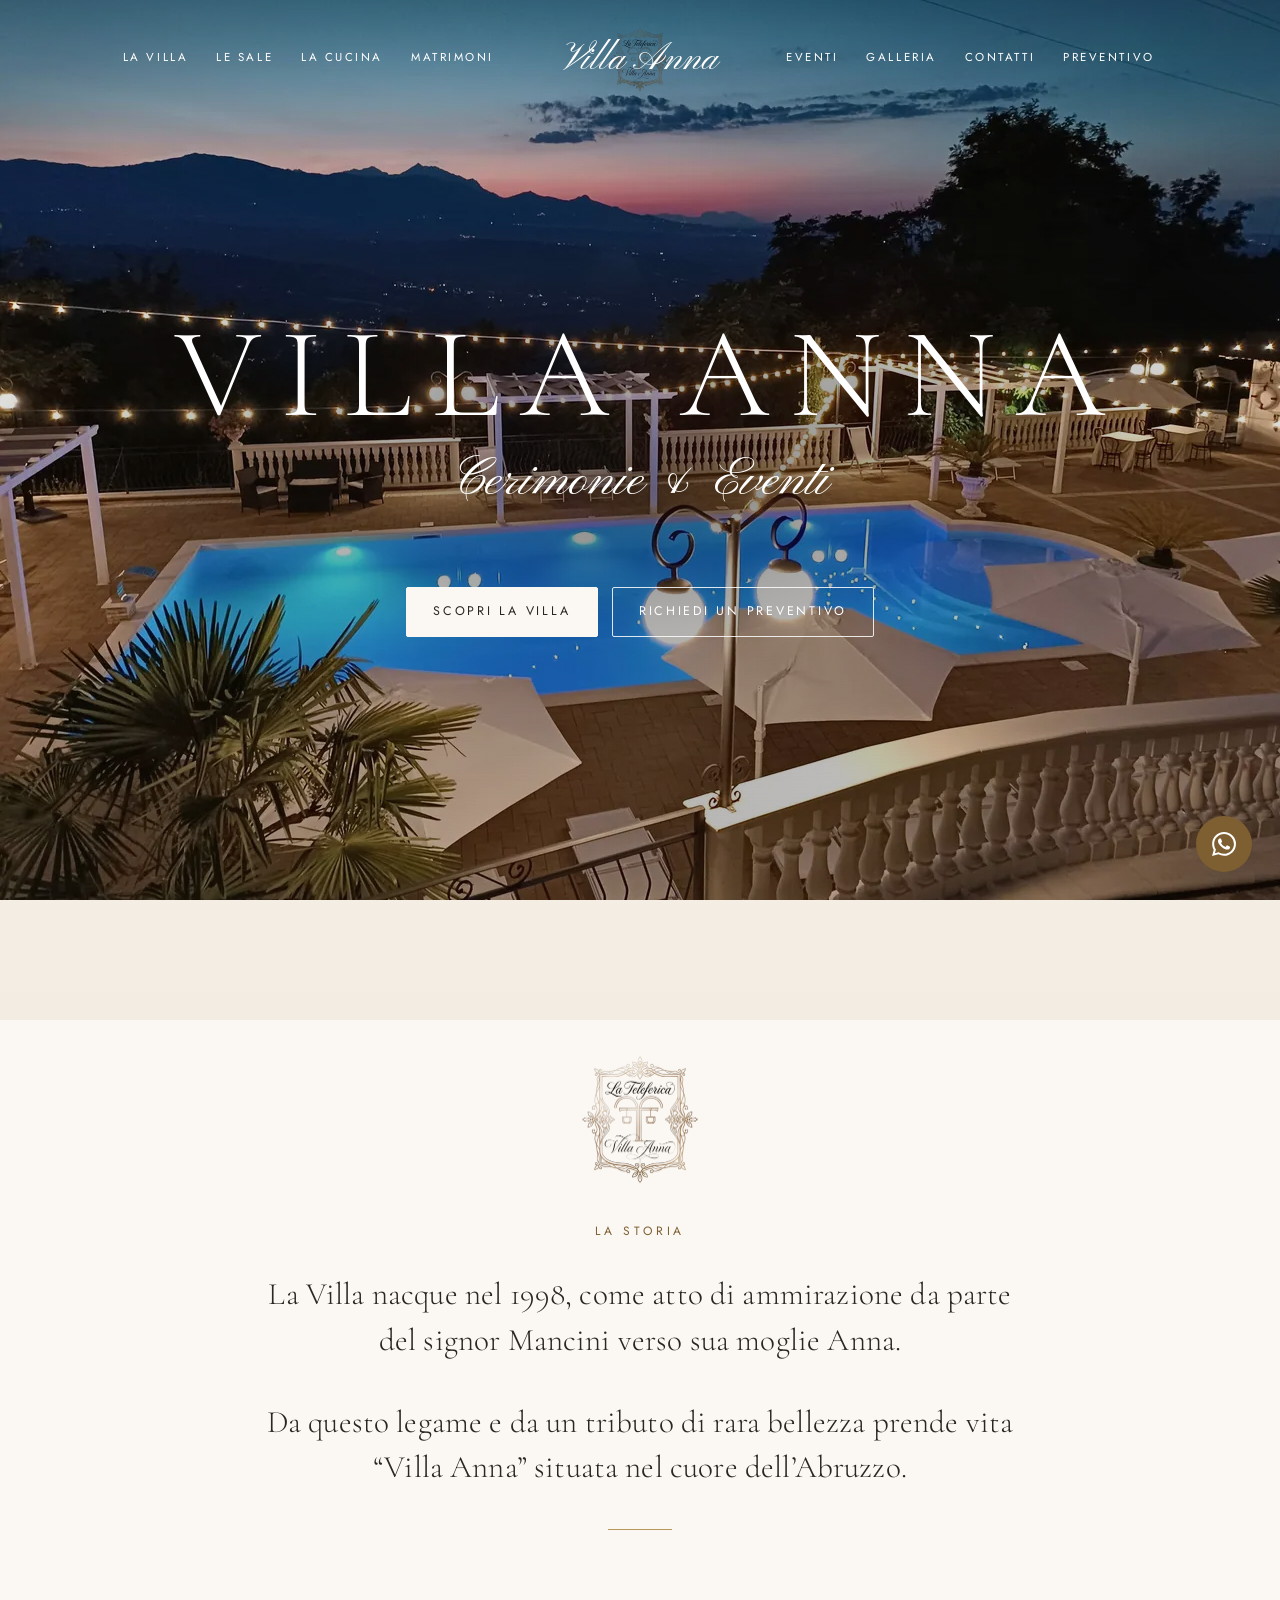
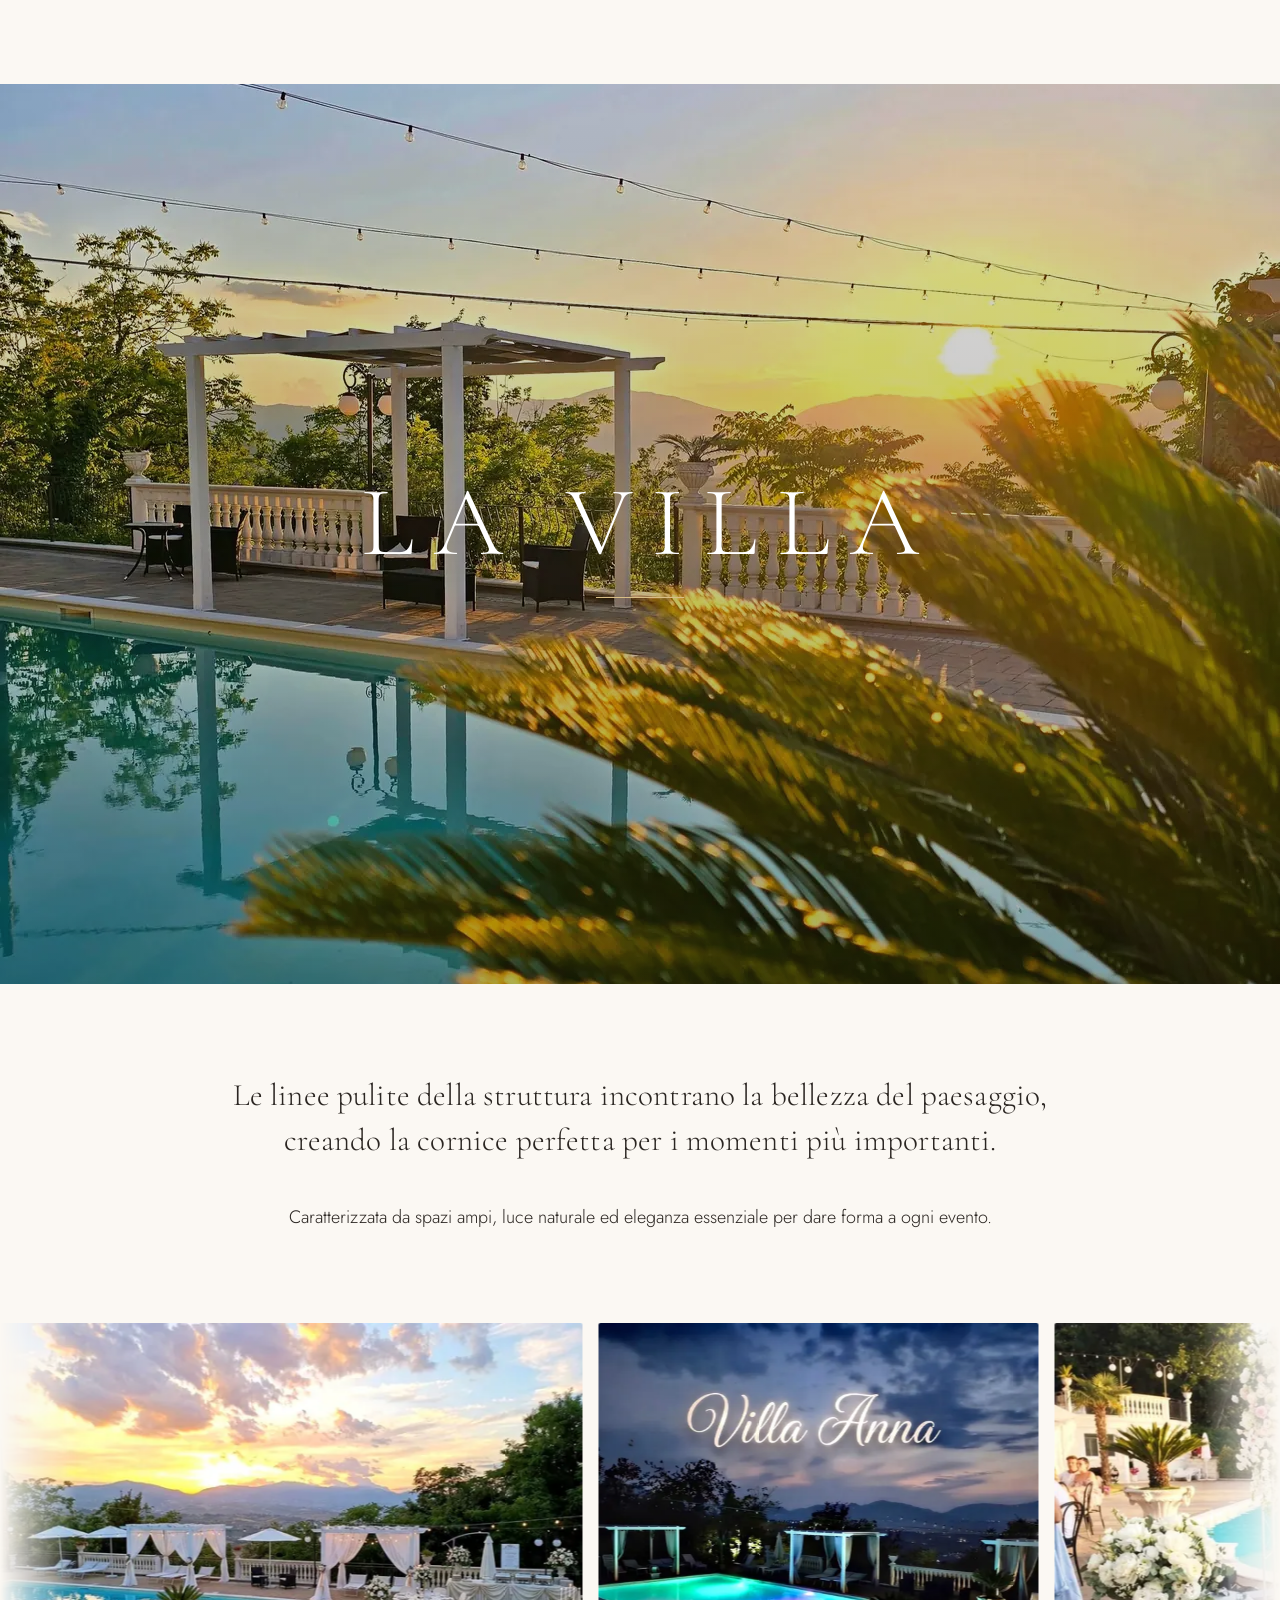
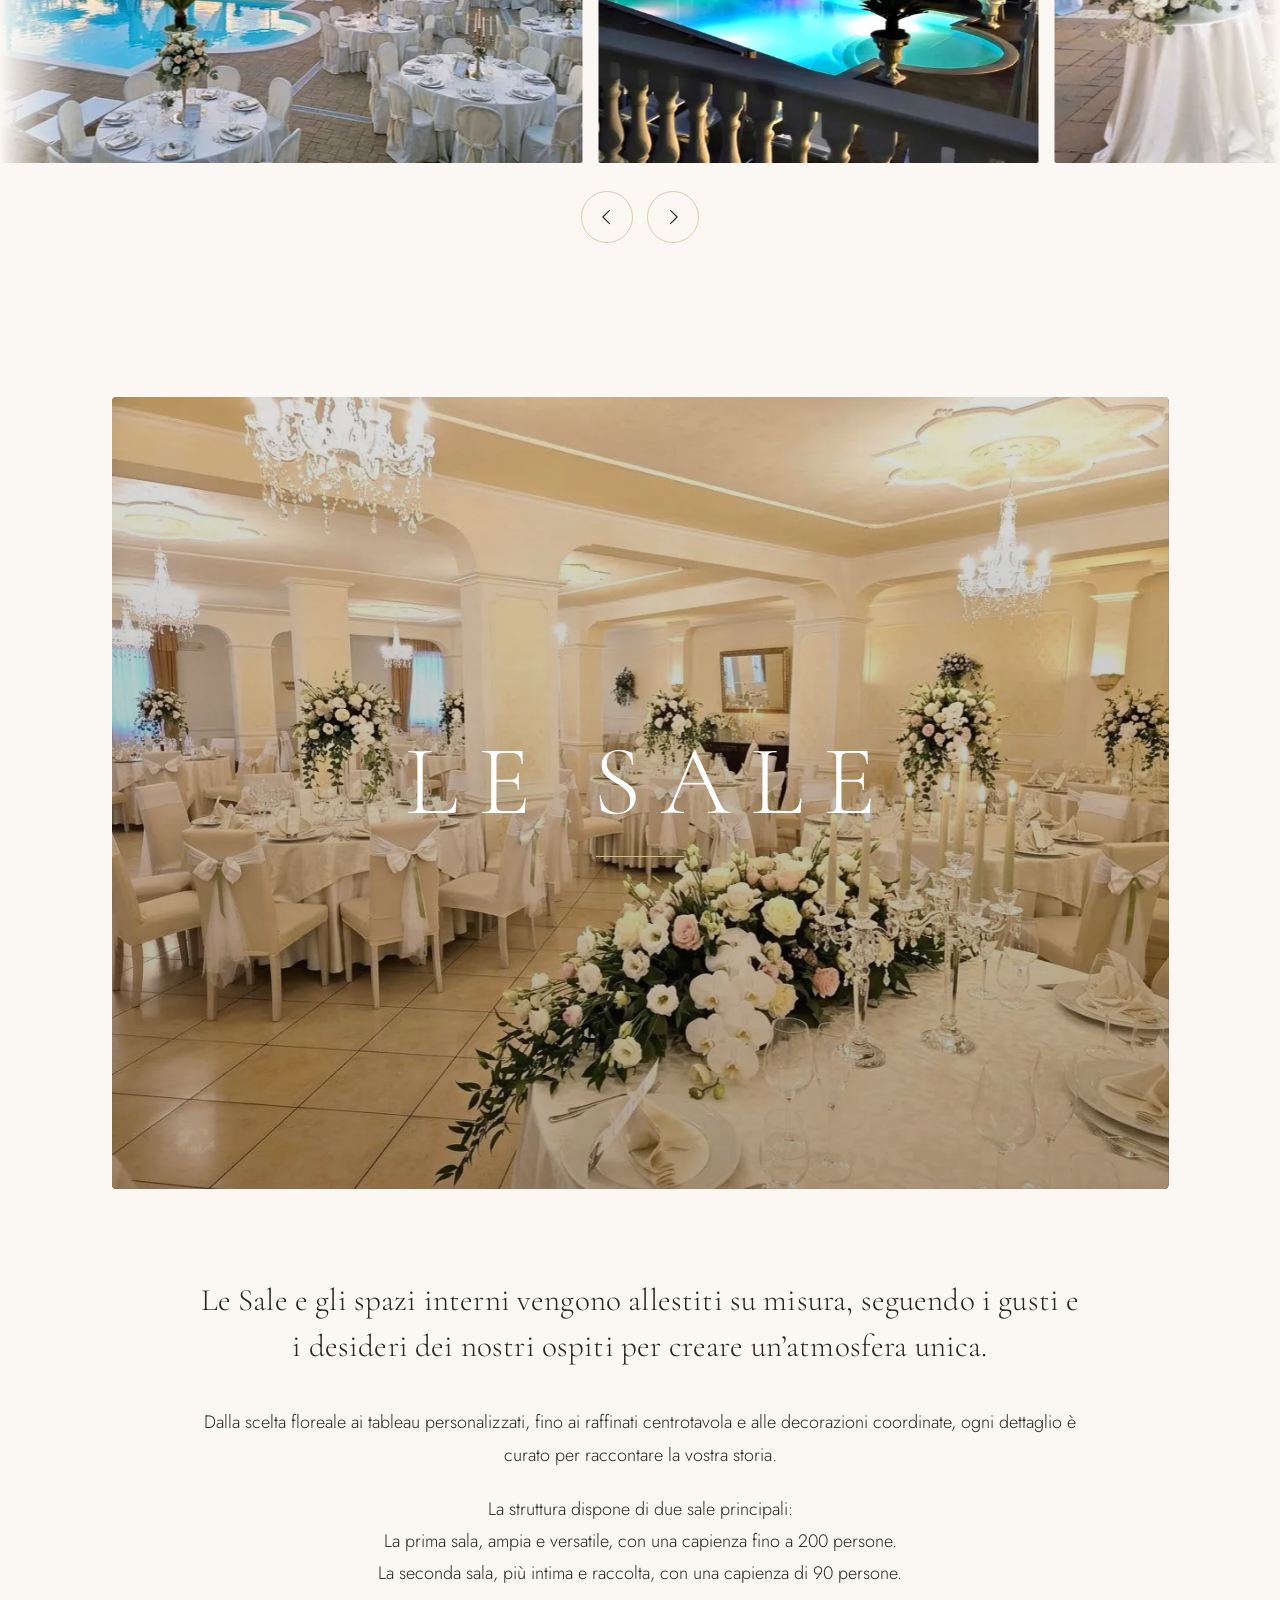
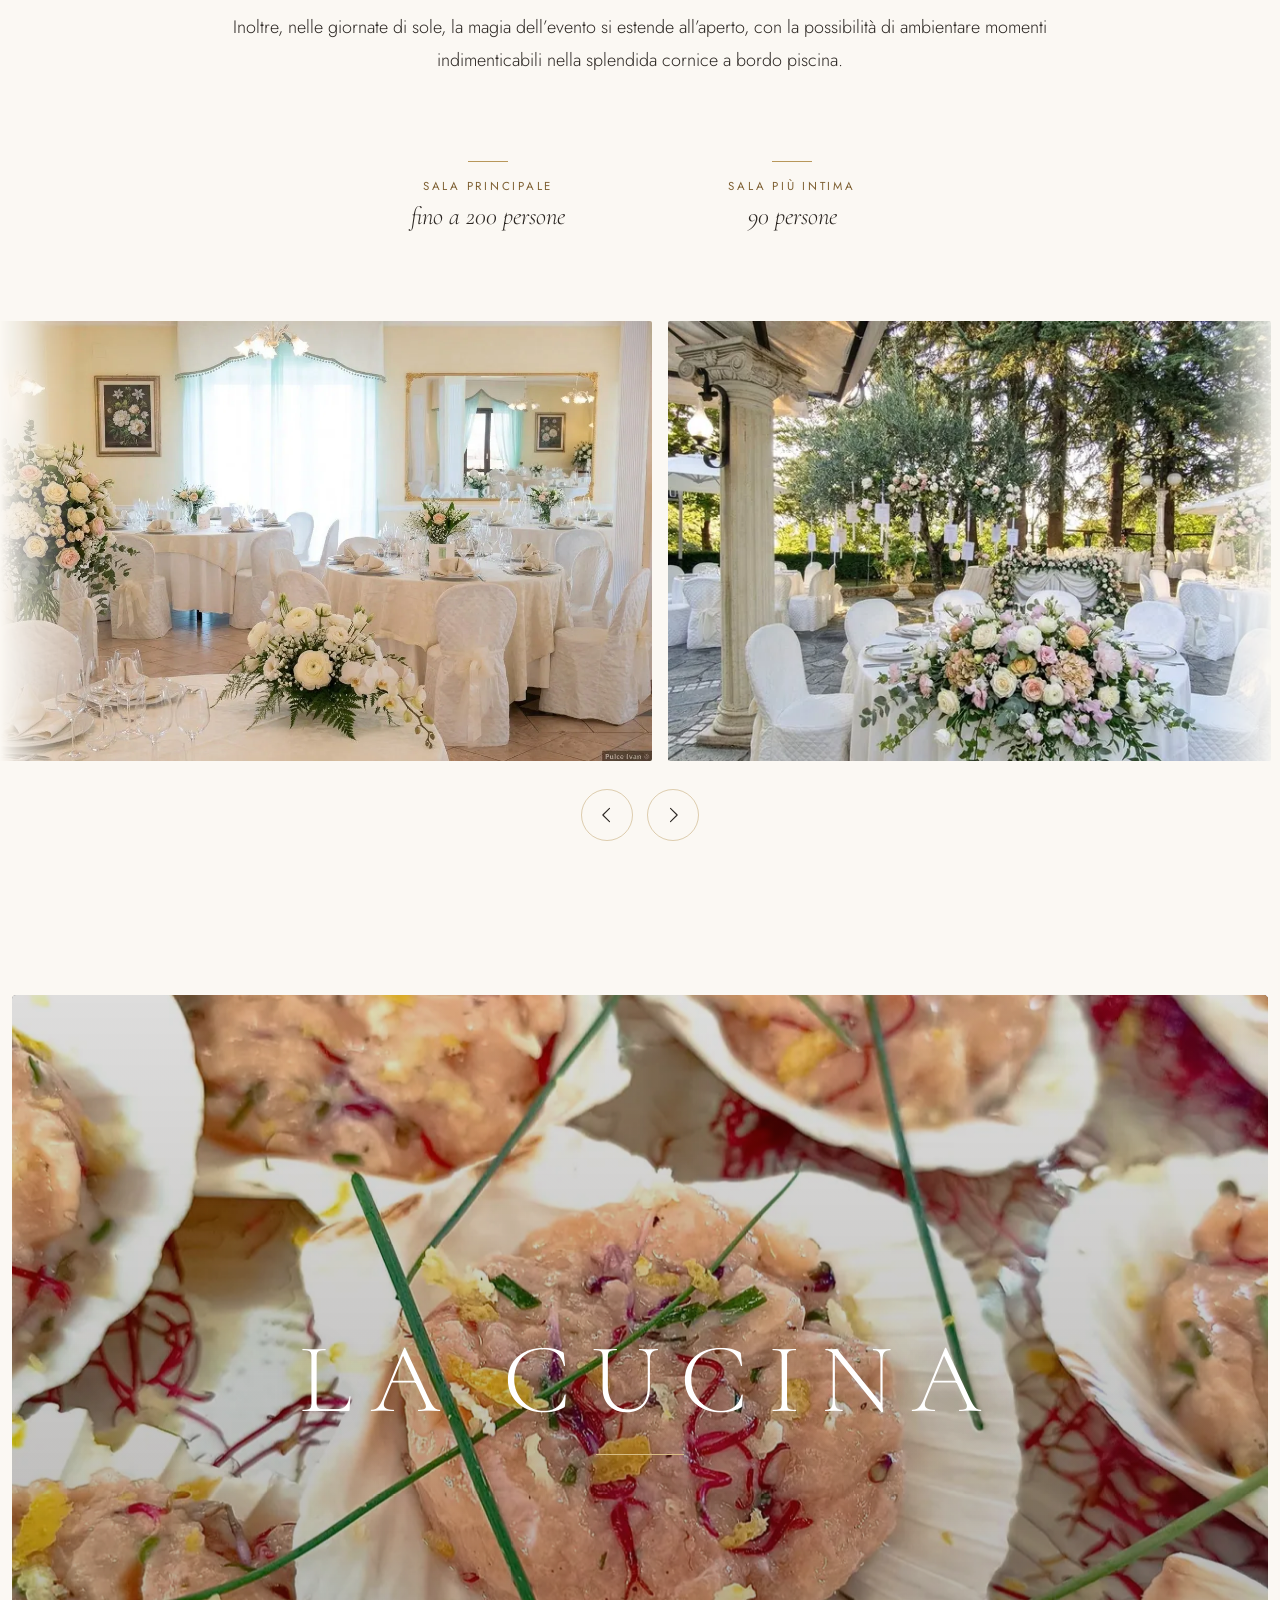
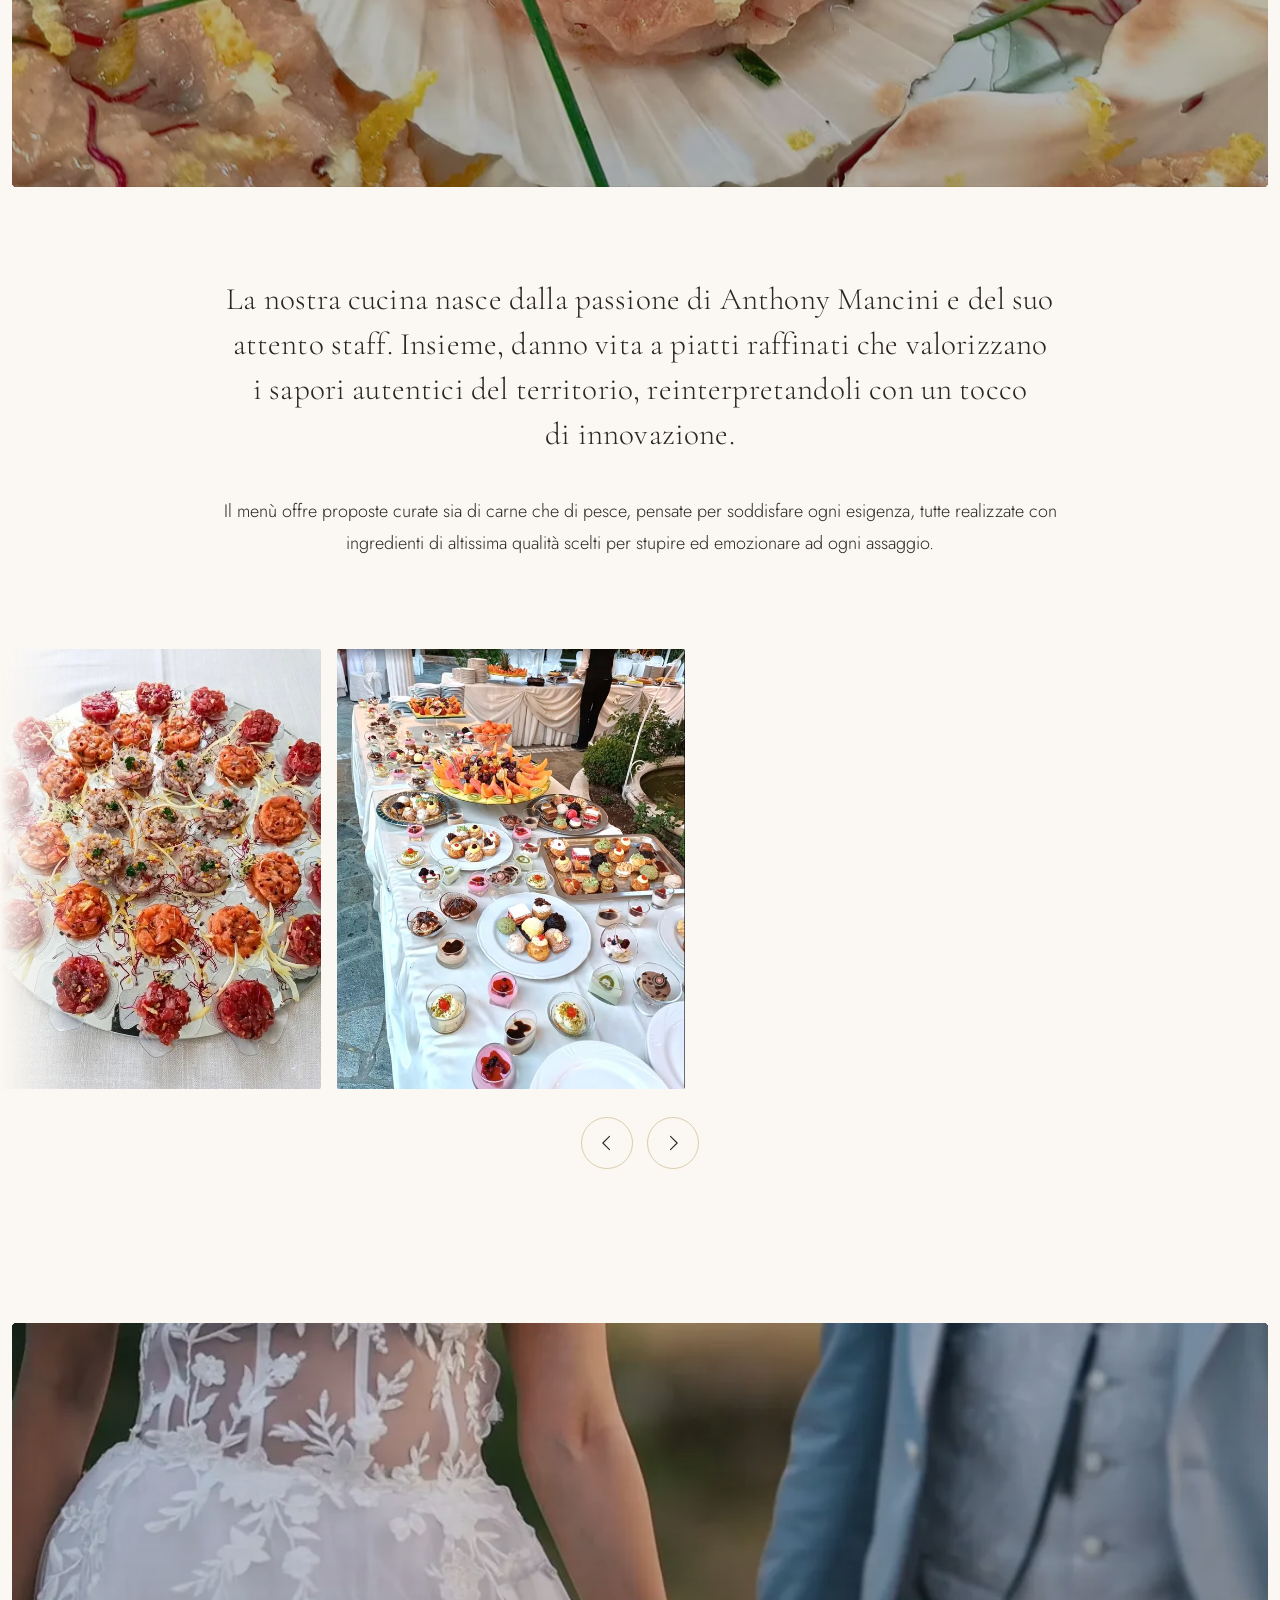
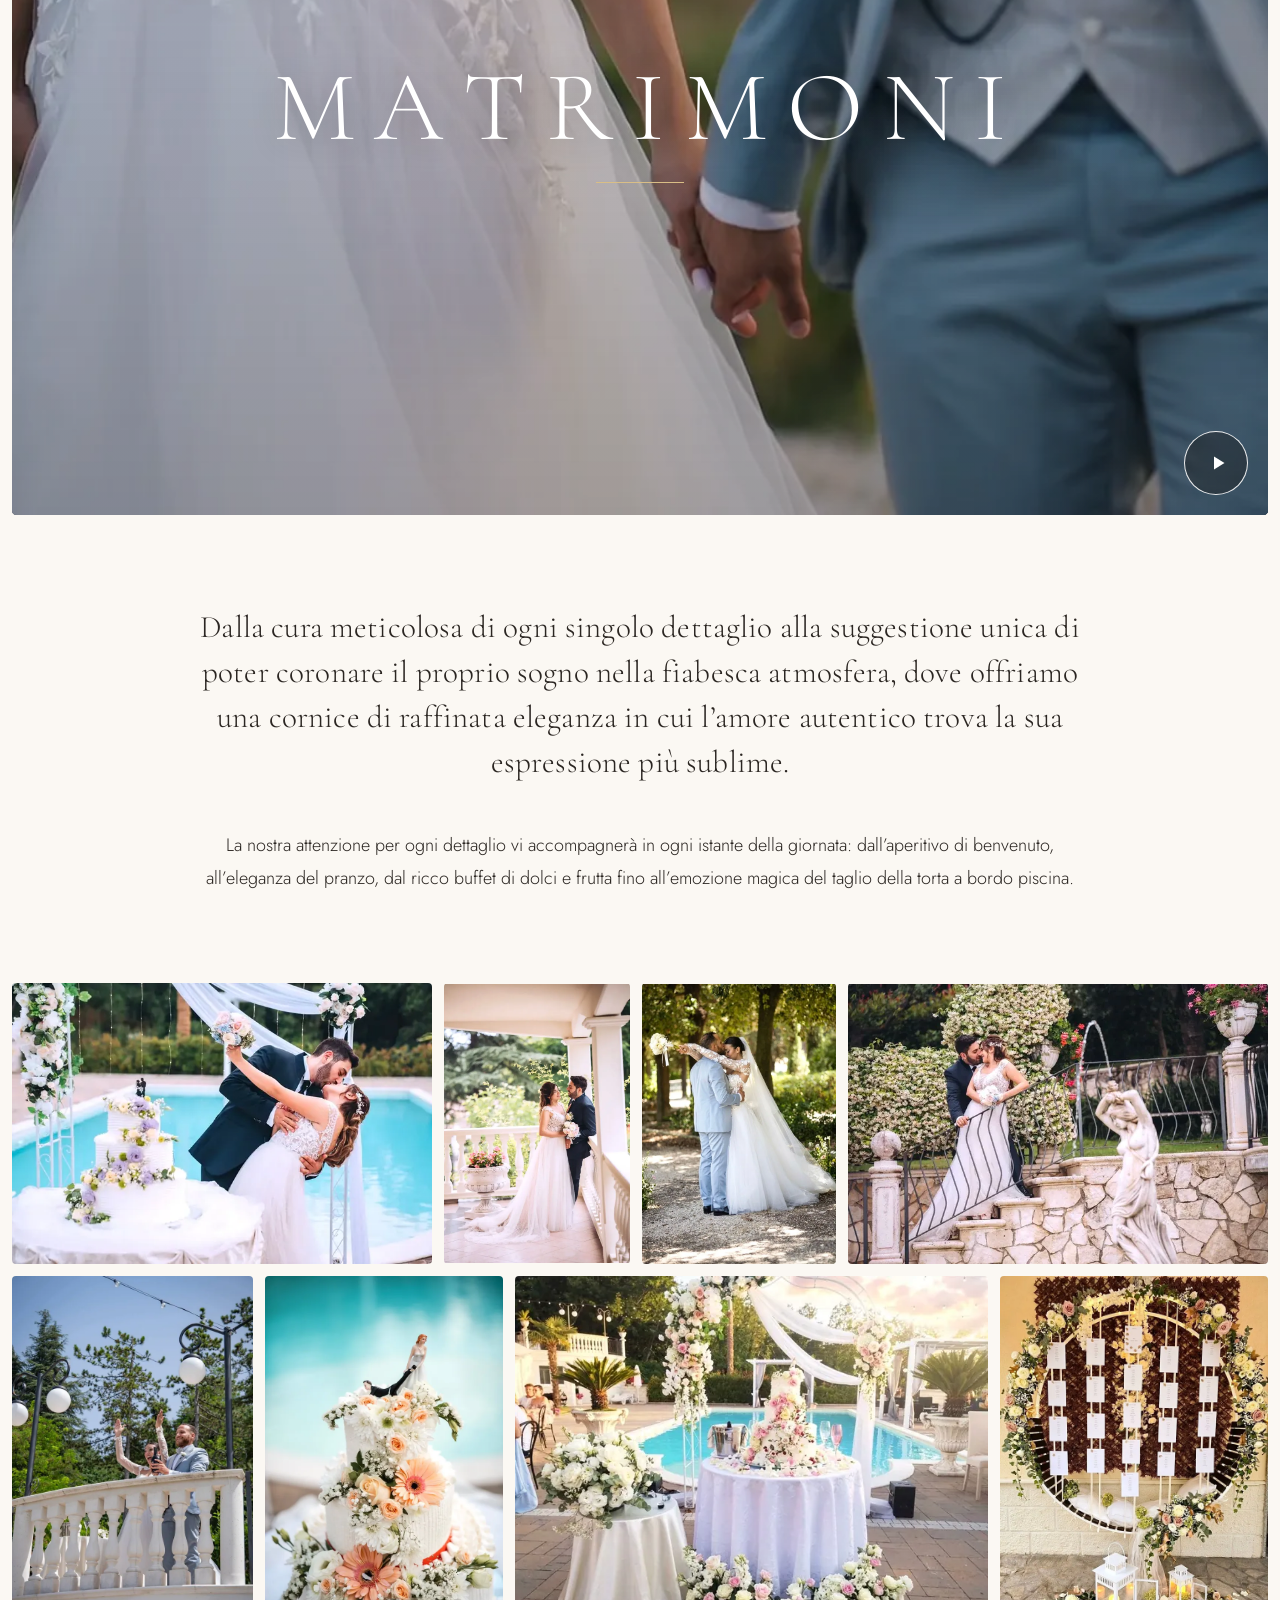
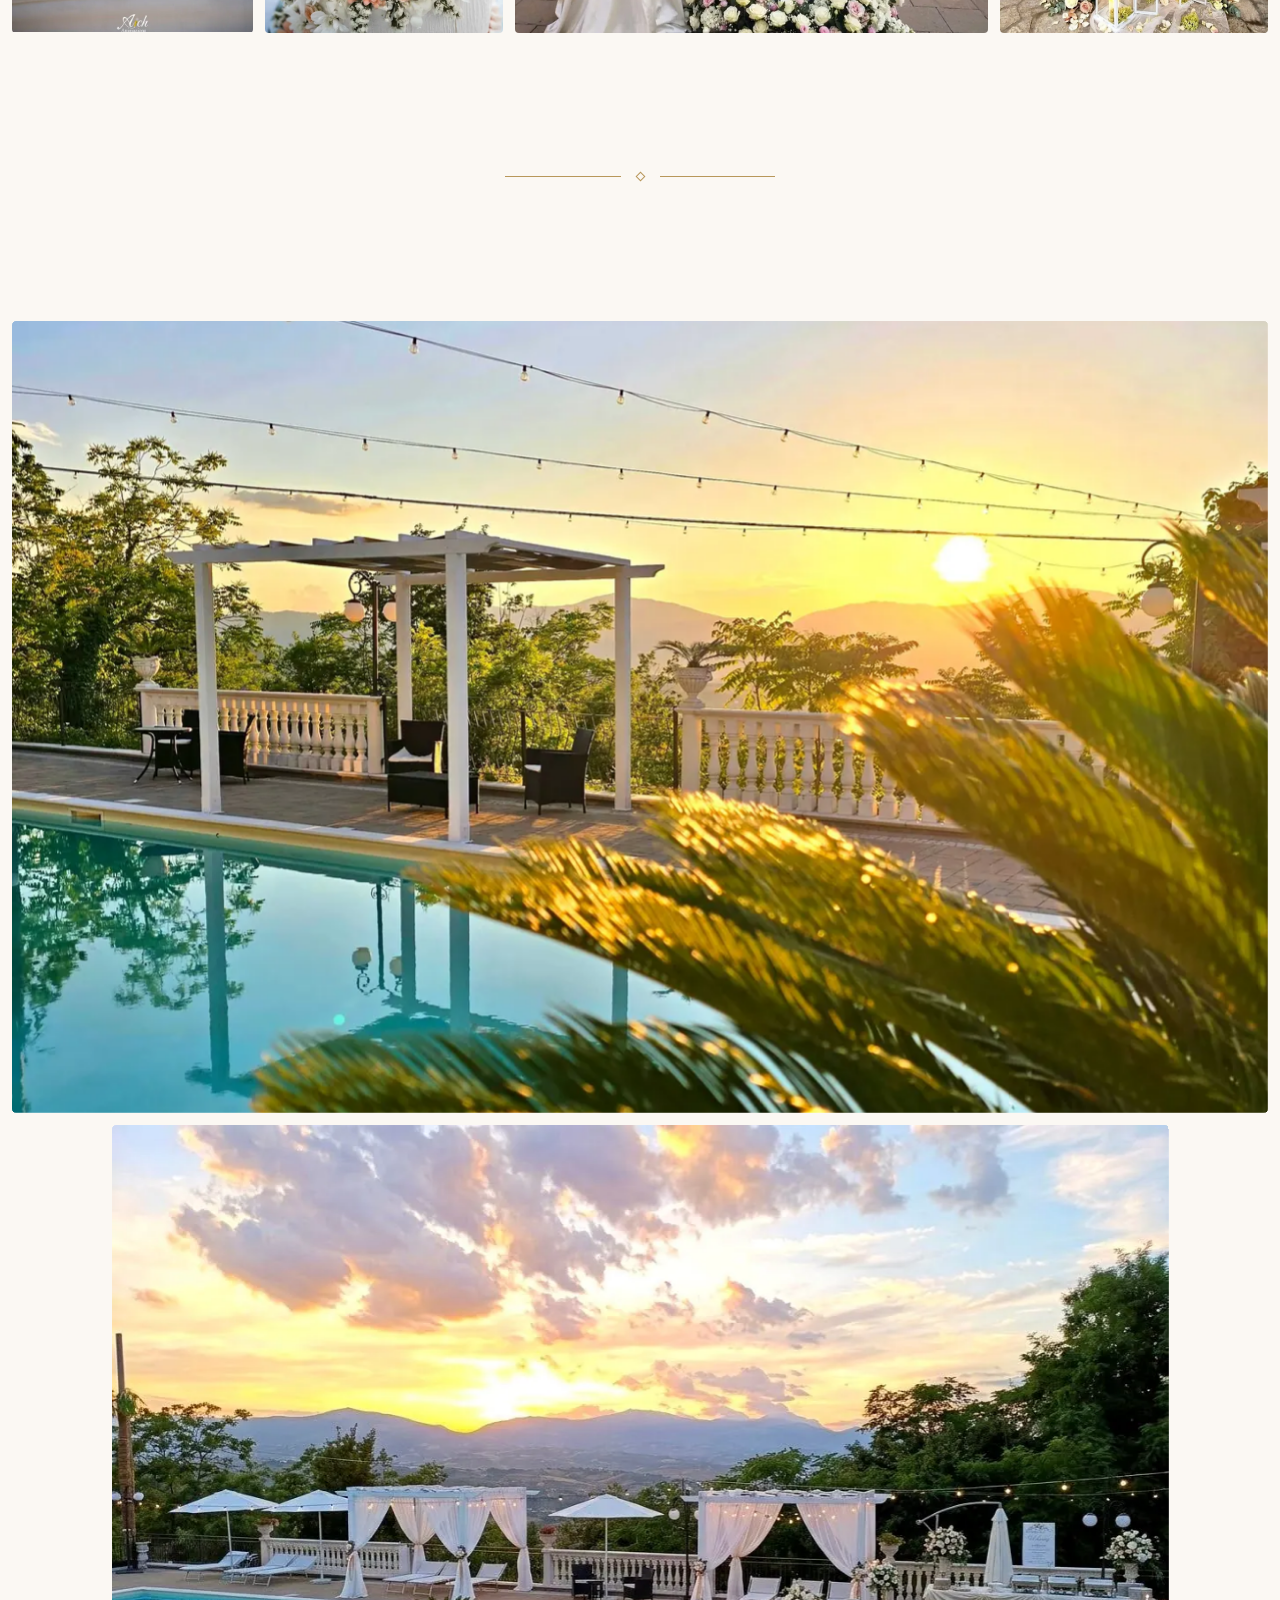
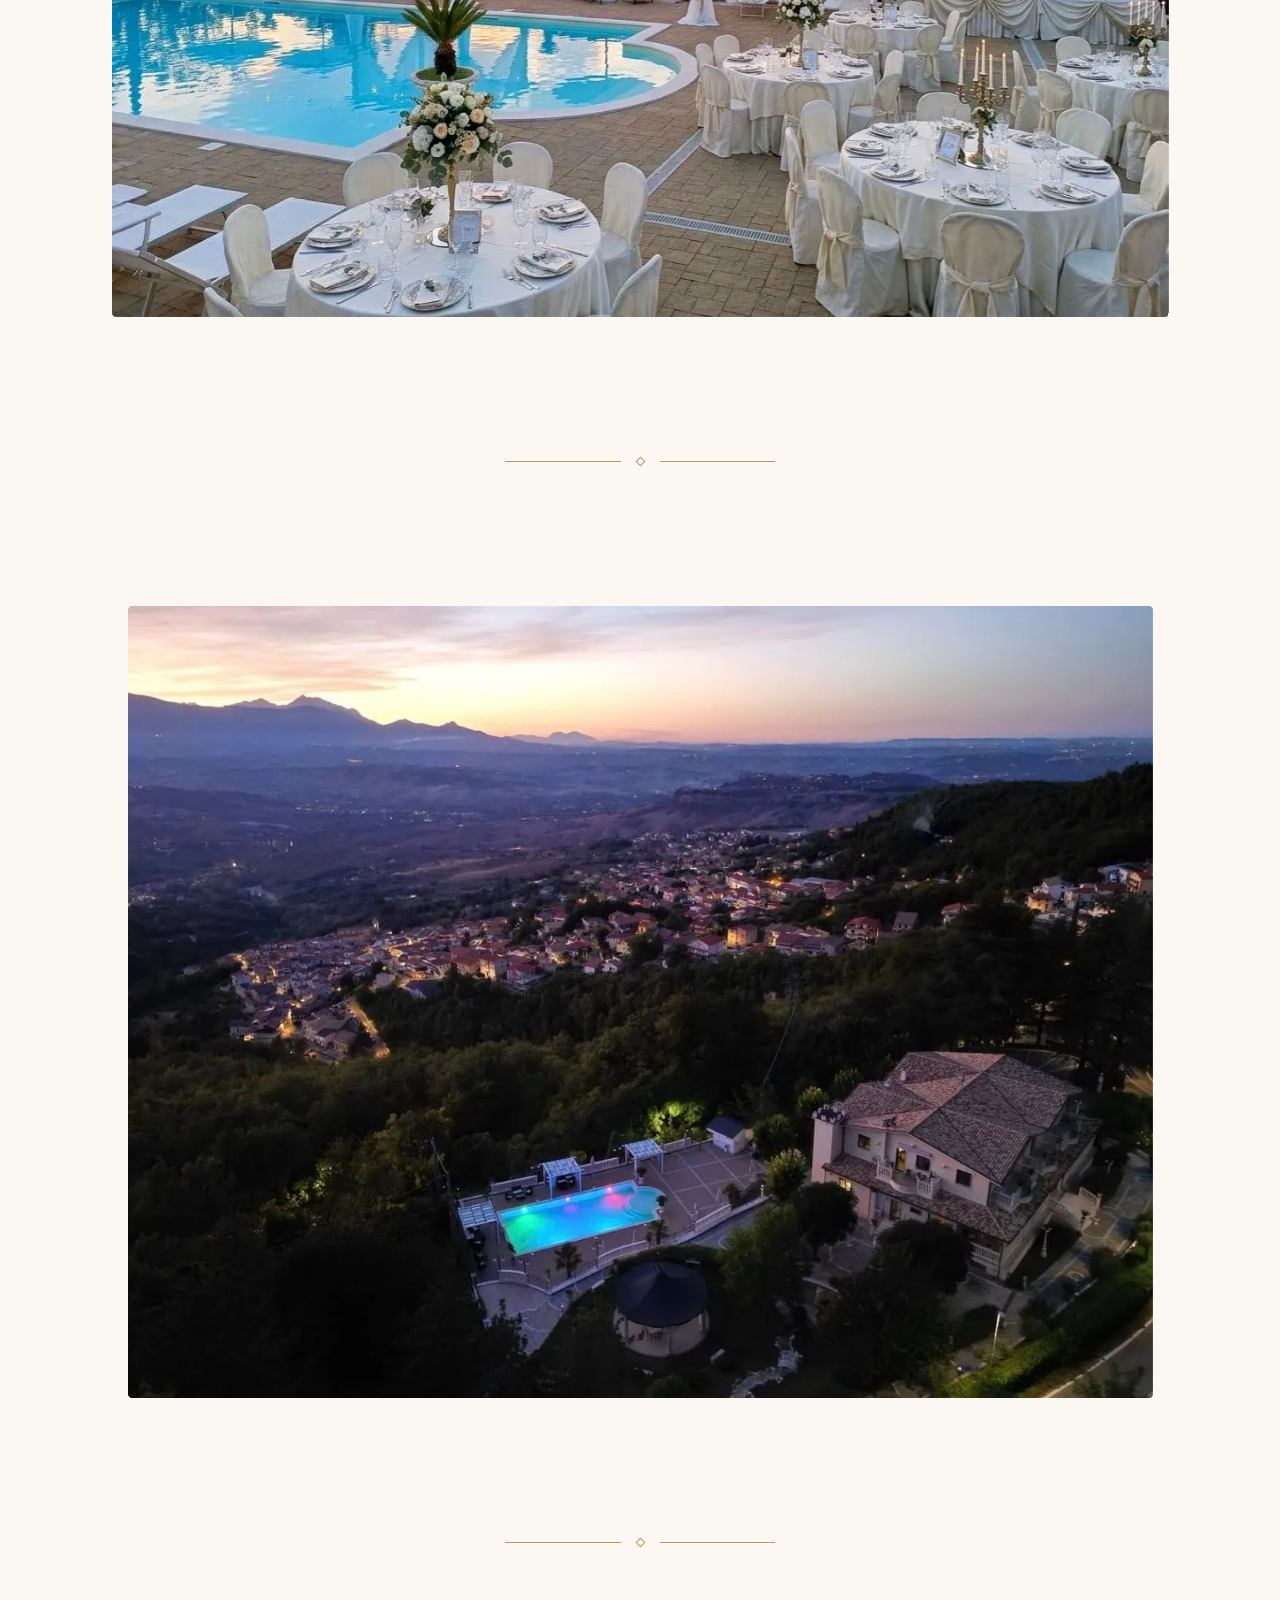
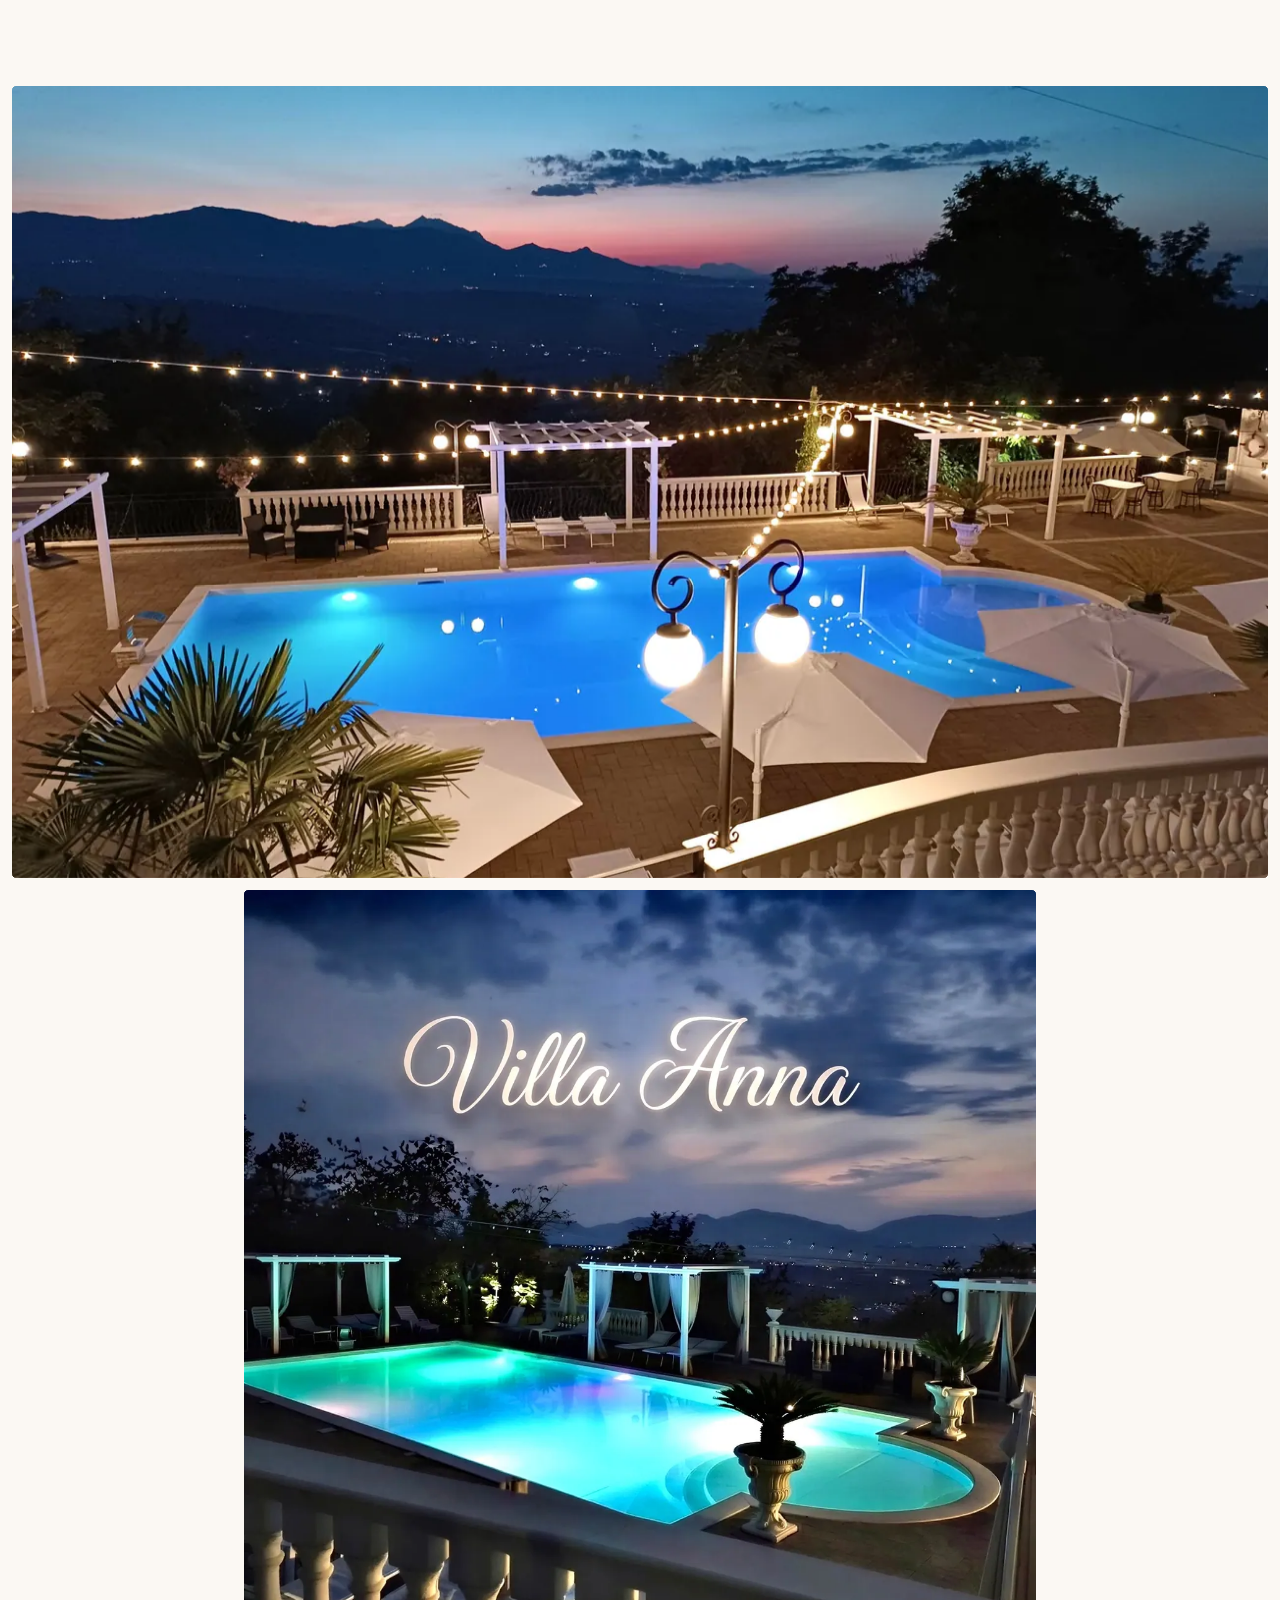
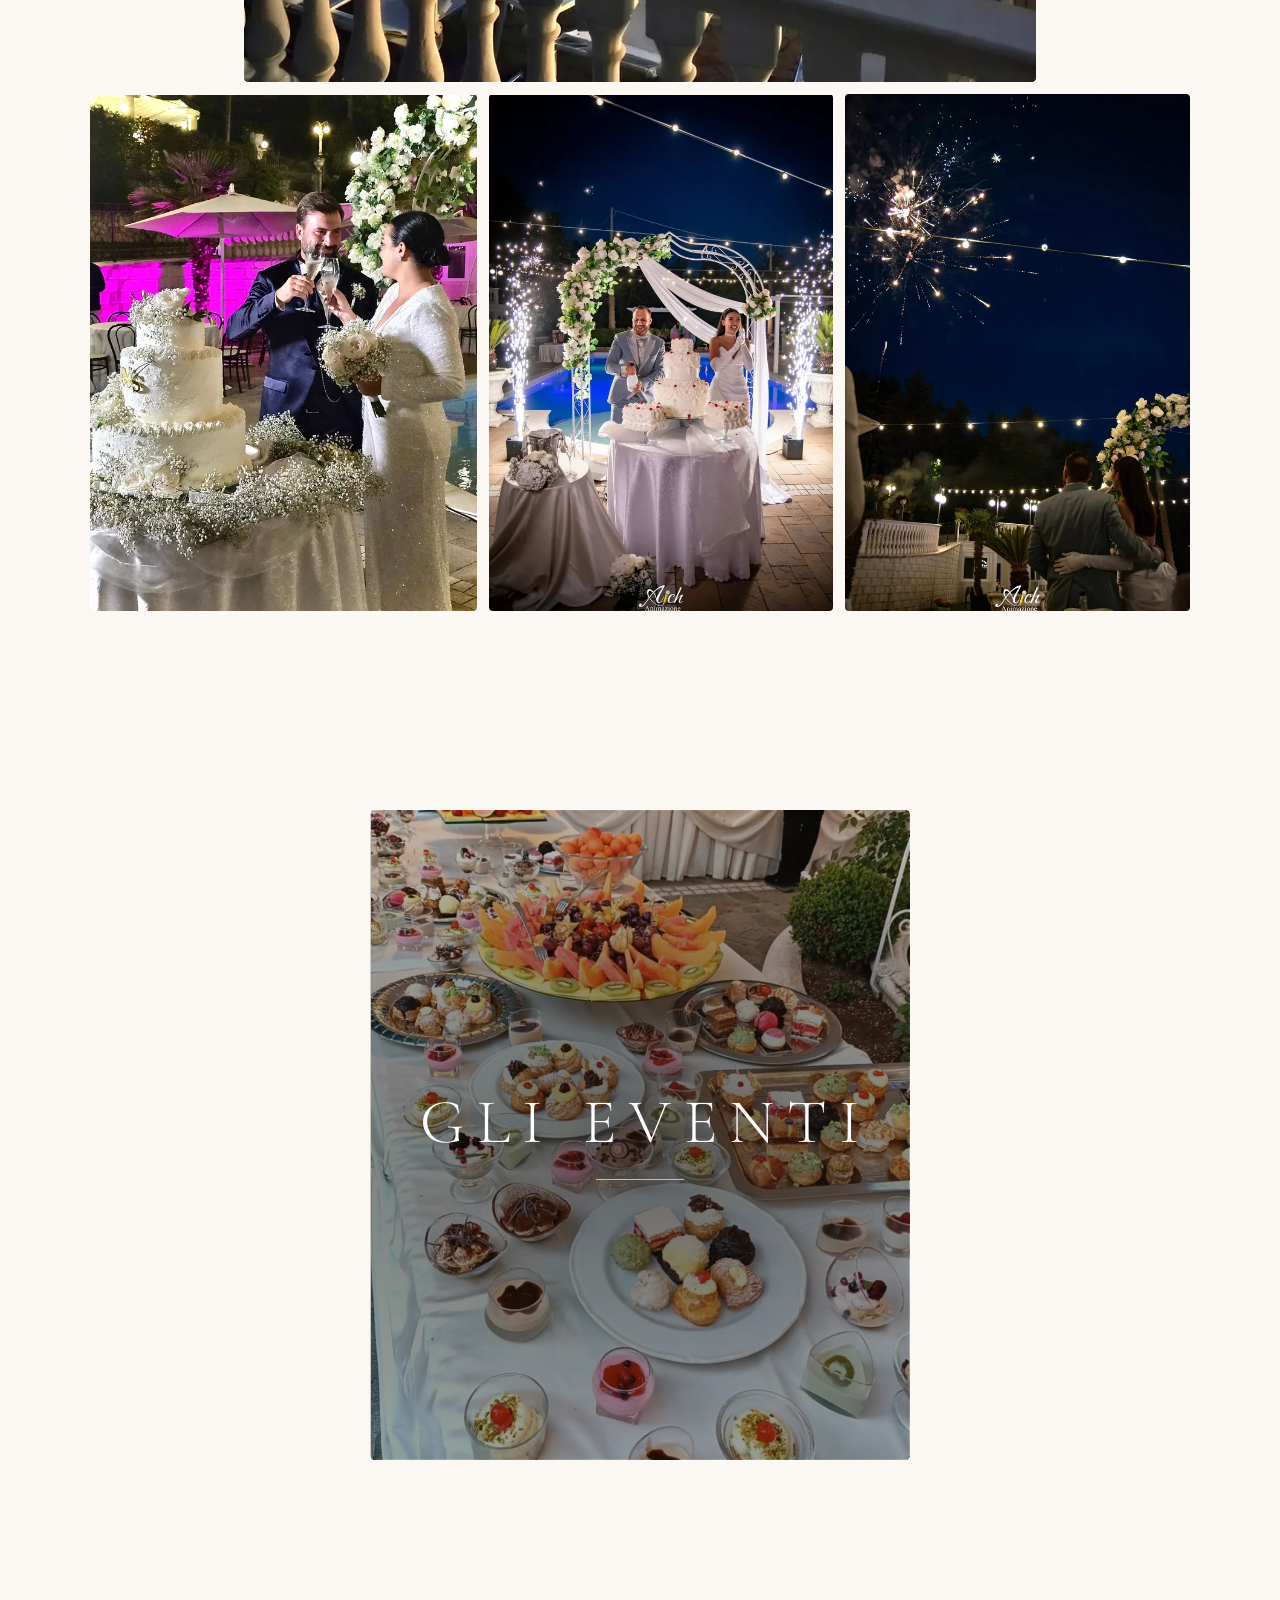
==== commit 71a64d29: "Anteprima aggiornata: foto dal drone al crepuscolo, icone e anteprima del link con lo stemma Co-Auth" ====
--- a/index.html
+++ b/index.html
@@ -16,26 +16,28 @@
   <meta property="og:title" content="Villa Anna – Ristorante La Teleferica">
   <meta property="og:description" content="Cucina italiana e cerimonie in una villa con giardino, fontane e gazebo a Lettomanoppello (PE).">
   <meta property="og:url" content="https://villaannalateleferica.it/">
-  <meta property="og:image" content="https://villaannalateleferica.it/img/og-villa-anna.jpg">
-  <meta property="og:image:secure_url" content="https://villaannalateleferica.it/img/og-villa-anna.jpg">
+  <meta property="og:image" content="https://carestiadavide2004-cmd.github.io/anteprima-villa-anna/img/og-logo.jpg">
+  <meta property="og:image:secure_url" content="https://carestiadavide2004-cmd.github.io/anteprima-villa-anna/img/og-logo.jpg">
   <meta property="og:image:type" content="image/jpeg">
   <meta property="og:image:width" content="1200">
   <meta property="og:image:height" content="630">
-  <meta property="og:image:alt" content="La piscina di Villa Anna illuminata di notte, con le luci sospese e le montagne all'orizzonte">
+  <meta property="og:image:alt" content="Villa Anna – Cerimonie &amp; Eventi">
   <meta name="twitter:card" content="summary_large_image">
   <meta name="twitter:title" content="Villa Anna – Ristorante La Teleferica">
   <meta name="twitter:description" content="Cucina italiana e cerimonie in una villa con giardino, fontane e gazebo a Lettomanoppello (PE).">
-  <meta name="twitter:image" content="https://villaannalateleferica.it/img/og-villa-anna.jpg">
-
-  <link rel="icon" type="image/png" sizes="32x32" href="img/favicon-32.png">
-  <link rel="icon" type="image/png" sizes="192x192" href="img/favicon-192.png">
-  <link rel="apple-touch-icon" href="img/apple-touch-icon.png">
+  <meta name="twitter:image" content="https://carestiadavide2004-cmd.github.io/anteprima-villa-anna/img/og-logo.jpg">
+  <meta name="twitter:image:alt" content="Villa Anna – Cerimonie &amp; Eventi">
+
+  <link rel="icon" href="favicon.ico" sizes="16x16 32x32 48x48">
+  <link rel="icon" type="image/png" sizes="32x32" href="img/favicon-stemma-32.png">
+  <link rel="icon" type="image/png" sizes="192x192" href="img/favicon-stemma-192.png">
+  <link rel="apple-touch-icon" sizes="180x180" href="img/apple-touch-icon-stemma.png">
 
   <link rel="preload" href="fonts/cormorant-garamond-300-latin.woff2" as="font" type="font/woff2" crossorigin>
   <link rel="preload" href="fonts/jost-300-latin.woff2" as="font" type="font/woff2" crossorigin>
   <link rel="preload" href="fonts/pinyon-script-latin.woff2" as="font" type="font/woff2" crossorigin>
   <link rel="preload" as="image" href="img/notte-piscina-montagne-1280.webp" imagesrcset="img/notte-piscina-montagne-640.webp 640w, img/notte-piscina-montagne-1280.webp 1280w, img/notte-piscina-montagne-1920.webp 1920w, img/notte-piscina-montagne-2560.webp 2560w" imagesizes="100vw" fetchpriority="high">
-  <link rel="stylesheet" href="style.css?v=39">
+  <link rel="stylesheet" href="style.css?v=40">
   <script>document.documentElement.classList.add('js');</script>
 
   <script type="application/ld+json">
@@ -296,6 +298,14 @@
       </div>
     </section>
 
+    <!-- Matrimoni: passaggio dal tramonto alla sera, mentre la foto è sullo schermo la luce cambia piano -->
+    <section class="sezione serata serata--passaggio" data-mood="notte" data-luce-lenta aria-label="Dal tramonto alla sera">
+      <div class="stacco" aria-hidden="true"><span></span></div>
+      <div class="singola" data-gallery="Al crepuscolo">
+        <button class="foto grande grande--misura grande--misura-forzata" type="button" data-grande style="--r:1.294;--w:1290px"><img class="grande__img" src="img/drone-crepuscolo-villa-640.webp" srcset="img/drone-crepuscolo-villa-640.webp 640w, img/drone-crepuscolo-villa-1290.webp 1290w" sizes="(min-width: 1290px) 1290px, 100vw" width="1290" height="997" alt="Villa Anna vista dal drone al crepuscolo: la piscina illuminata, il paese con le prime luci e le montagne all'orizzonte" loading="lazy" decoding="async"></button>
+      </div>
+    </section>
+
     <!-- Matrimoni: e poi la sera (senza titolo né testo) -->
     <section class="sezione serata serata--notte" data-mood="notte" aria-label="Matrimoni di sera">
       <div class="stacco" aria-hidden="true"><span></span></div>
@@ -380,7 +390,8 @@
             <button class="foto onda" type="button" style="--r:0.666"><img src="img/torta-fiori-pesca-640.webp" srcset="img/torta-fiori-pesca-640.webp 640w, img/torta-fiori-pesca-1066.webp 1066w" sizes="(min-width: 768px) 20vw, 50vw" width="1066" height="1600" alt="Torta nuziale a piani decorata con fiori color pesca e cake topper degli sposi" loading="lazy" decoding="async"></button>
           </div>
           <div class="mosaico__riga" hidden>
-            <button class="foto onda" type="button" style="--r:1.328"><img src="img/tramonto-torta-piscina-640.webp" srcset="img/tramonto-torta-piscina-640.webp 640w, img/tramonto-torta-piscina-1158.webp 1158w" sizes="(min-width: 768px) 32vw, 50vw" width="1158" height="872" alt="Torta nuziale sotto un arco di fiori bianchi accanto alla piscina" loading="lazy" decoding="async"></button>
+            <button class="foto onda" type="button" style="--r:1.294"><img src="img/drone-crepuscolo-villa-640.webp" srcset="img/drone-crepuscolo-villa-640.webp 640w, img/drone-crepuscolo-villa-1290.webp 1290w" sizes="(min-width: 768px) 24vw, 50vw" width="1290" height="997" alt="Villa Anna vista dal drone al crepuscolo: la piscina illuminata, il paese con le prime luci e le montagne all'orizzonte" loading="lazy" decoding="async"></button>
+            <button class="foto onda" type="button" style="--r:1.328"><img src="img/tramonto-torta-piscina-640.webp" srcset="img/tramonto-torta-piscina-640.webp 640w, img/tramonto-torta-piscina-1158.webp 1158w" sizes="(min-width: 768px) 24vw, 50vw" width="1158" height="872" alt="Torta nuziale sotto un arco di fiori bianchi accanto alla piscina" loading="lazy" decoding="async"></button>
             <button class="foto onda" type="button" style="--r:0.693"><img src="img/sposi-viale-alberi-640.webp" srcset="img/sposi-viale-alberi-640.webp 640w, img/sposi-viale-alberi-864.webp 864w" sizes="(min-width: 768px) 20vw, 50vw" width="864" height="1247" alt="Gli sposi abbracciati nel viale alberato del giardino" loading="lazy" decoding="async"></button>
             <button class="foto onda" type="button" style="--r:0.750"><img src="img/cucina-antipasti-640.webp" srcset="img/cucina-antipasti-640.webp 640w, img/cucina-antipasti-896.webp 896w" sizes="(min-width: 768px) 20vw, 50vw" width="896" height="1195" alt="Piatti di antipasti misti con formaggi, salumi e verdure su una tavola apparecchiata" loading="lazy" decoding="async"></button>
             <button class="foto onda" type="button" style="--r:0.667"><img src="img/notte-fuochi-sposi-640.webp" srcset="img/notte-fuochi-sposi-640.webp 640w, img/notte-fuochi-sposi-1280.webp 1280w" sizes="(min-width: 768px) 20vw, 50vw" width="1280" height="1920" alt="Gli sposi guardano i fuochi d'artificio sopra il giardino illuminato" loading="lazy" decoding="async"></button>
@@ -648,6 +659,6 @@
 
   <div class="toast" id="toast" role="status" aria-live="polite"></div>
 
-  <script src="script.js?v=38"></script>
+  <script src="script.js?v=40"></script>
 </body>
 </html>
--- a/style.css
+++ b/style.css
@@ -60,6 +60,7 @@
     --c-header var(--t-luce) ease, --c-campo var(--t-luce) ease, --c-carta var(--t-luce) ease,
     --c-btn var(--t-luce) ease, --c-btn-testo var(--t-luce) ease;
 }
+html.luce-lenta { --t-luce: 3s; }
 html[data-mood="tramonto"] {
   --c-fondo: #F6DACB;
   --c-testo: #2E2420;
@@ -412,6 +413,7 @@
 
 /* ---------- Testo sotto le foto grandi, coppie di foto, stacchi ---------- */
 .singola { margin-top: var(--bordo); }
+.serata--passaggio .singola { margin-top: 0; }
 .mosaico--stretto { max-width: 1100px; margin-top: var(--bordo); }
 .testo-sezione > p { margin-inline: auto; }
 .coppia { display: flex; justify-content: center; gap: var(--bordo); width: calc(100% - 2 * var(--bordo)); margin: var(--bordo) auto 0; }
@@ -721,7 +723,7 @@
 
 /* ---------- Movimento ridotto: tutto spento ---------- */
 @media (prefers-reduced-motion: reduce) {
-  :root { --t-luce: .3s; }
+  :root, html.luce-lenta { --t-luce: .3s; }
   html.js [data-reveal], html.js .onda, html.js .titolo[data-righe] .riga__in, html.js [data-lettere] .lettera, html.js .hero__testo > * { opacity: 1 !important; transform: none !important; transition: none !important; }
   html.js .rivela, html.js .apertura { clip-path: none !important; transition: none; }
   html.js .apertura .apertura__img { transform: none !important; transition: none; }
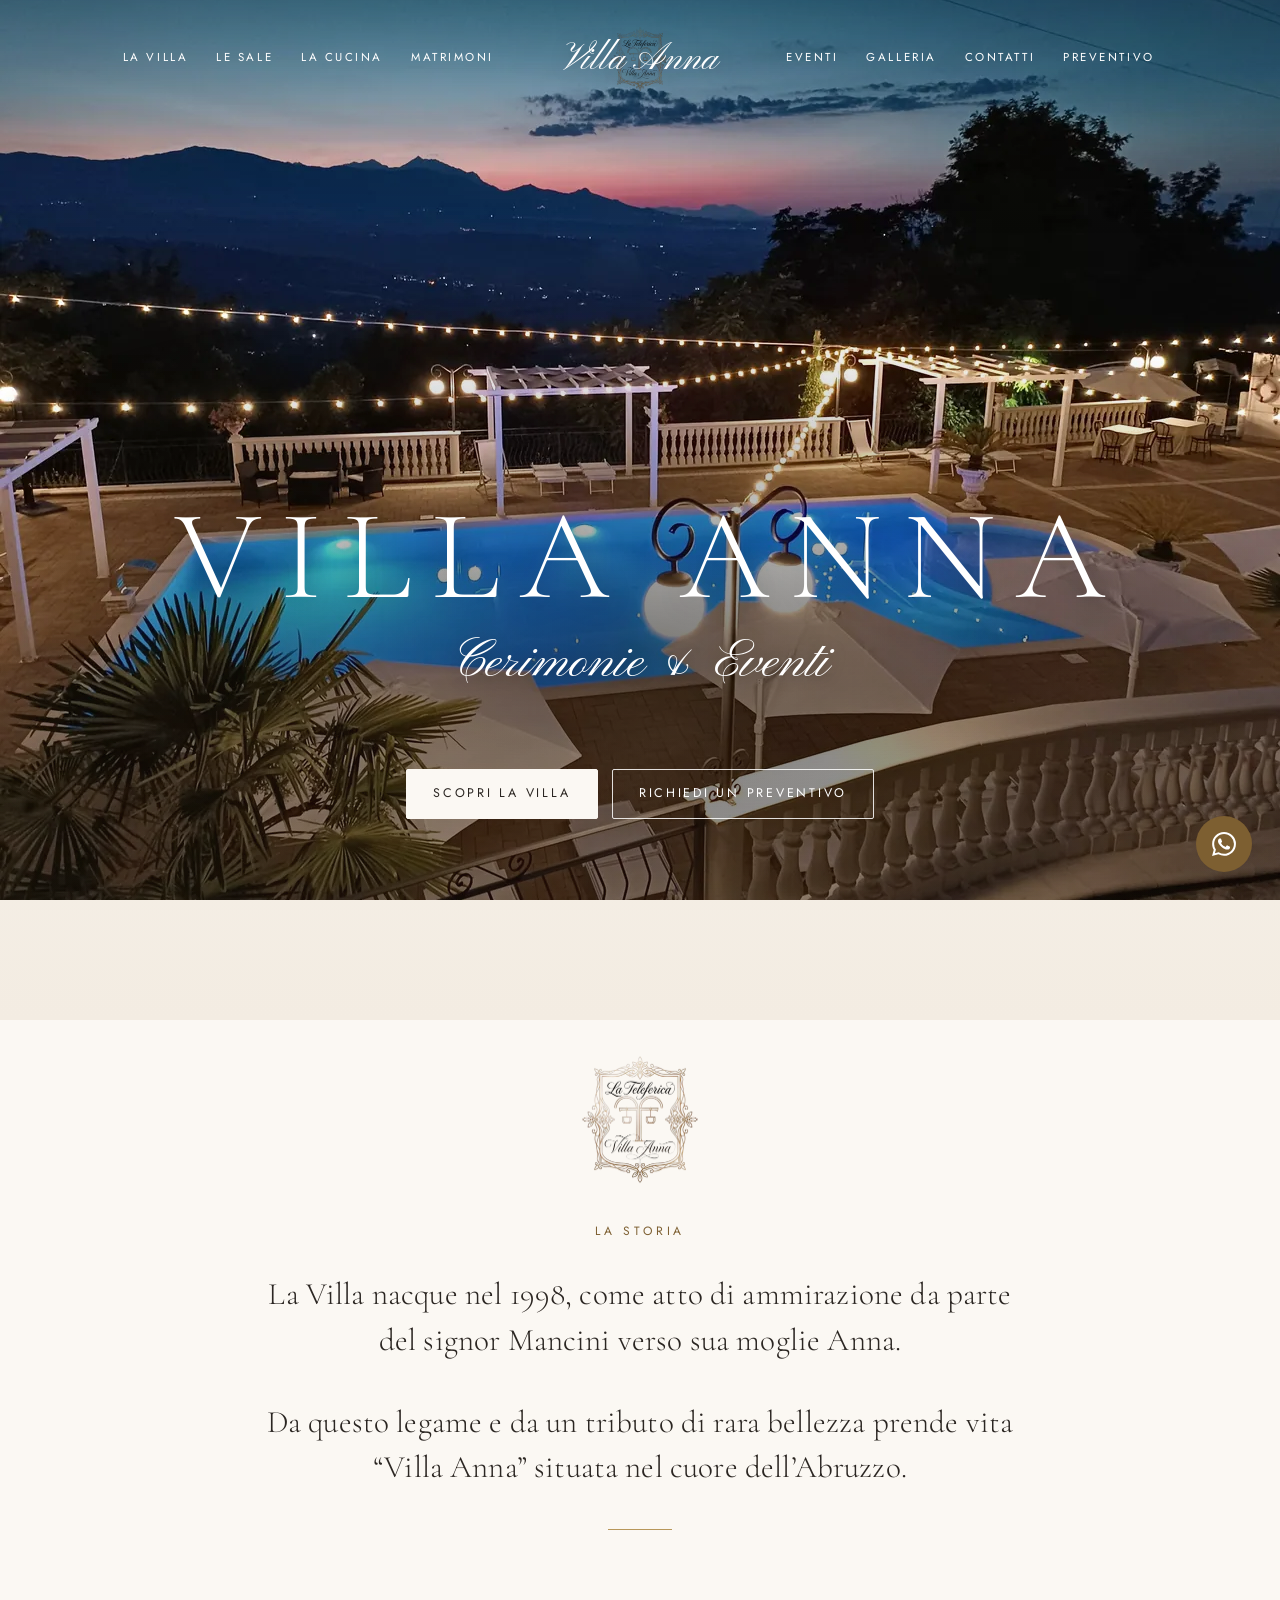
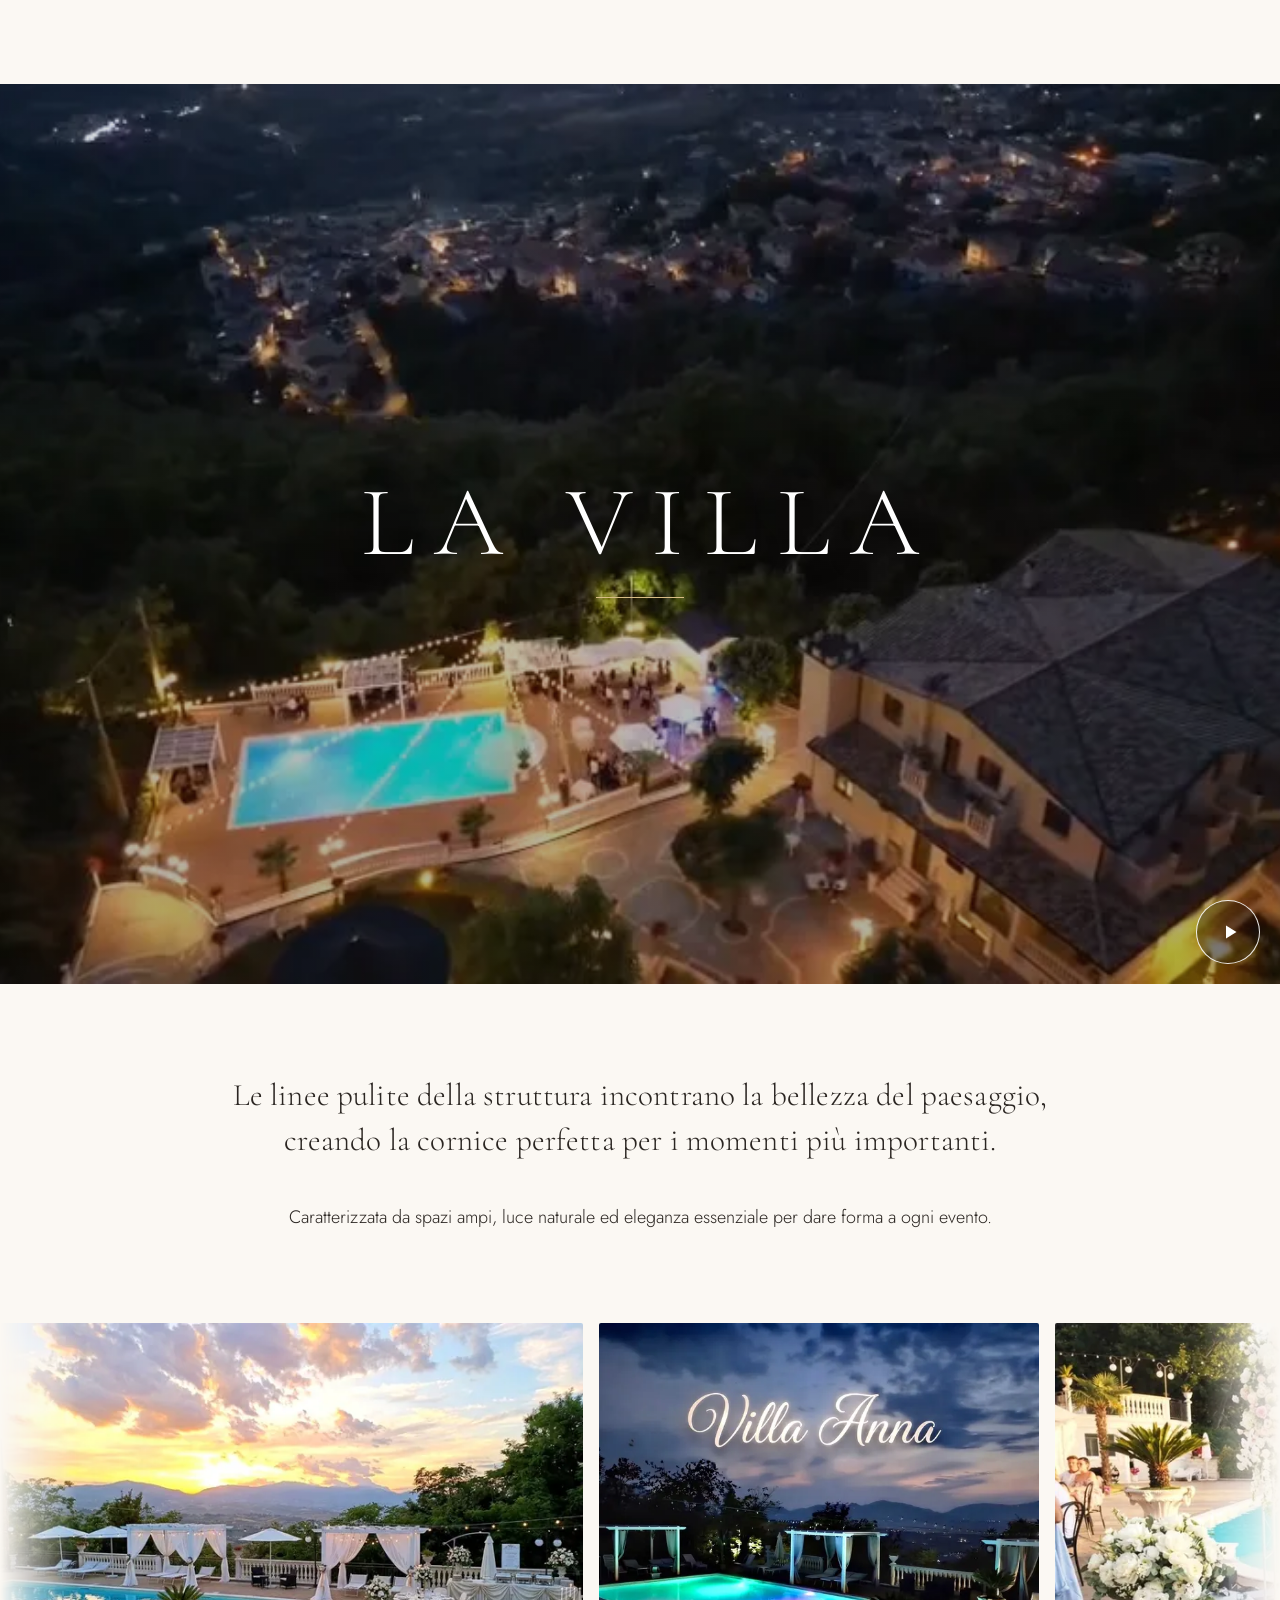
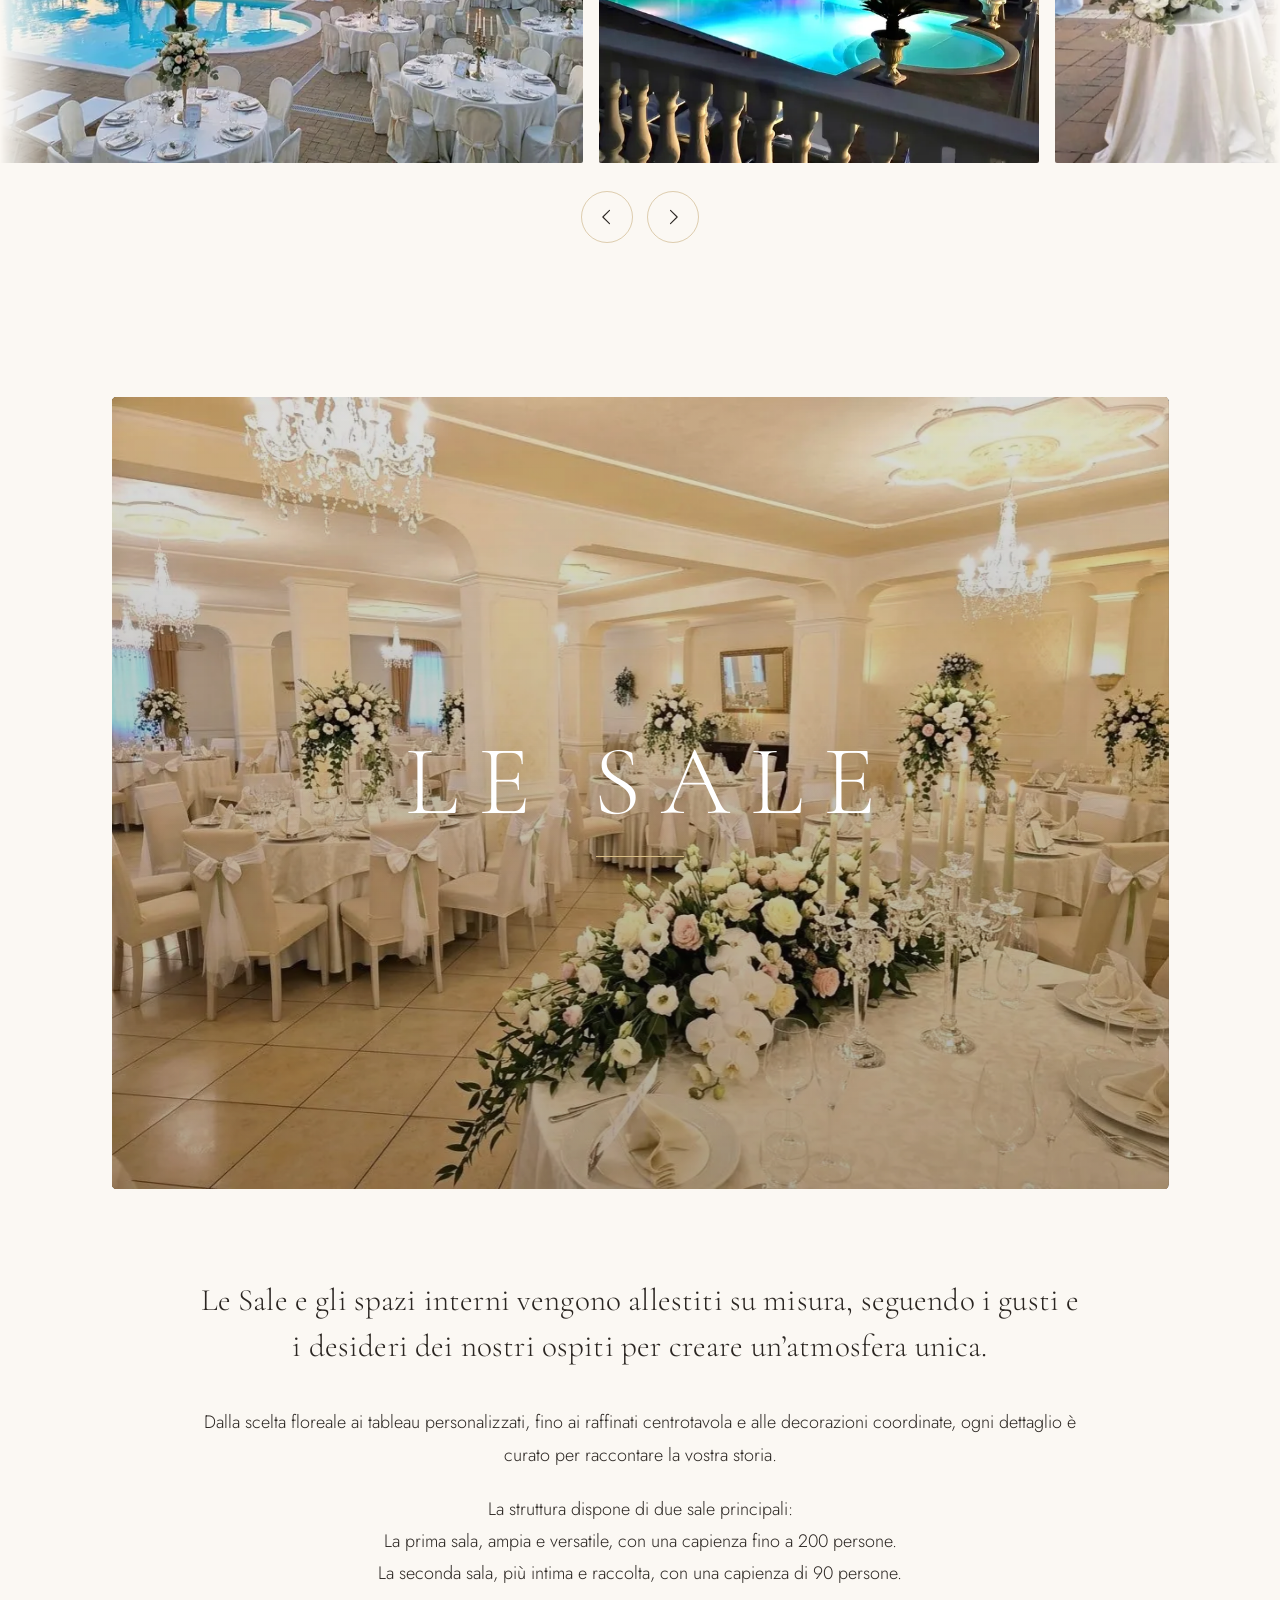
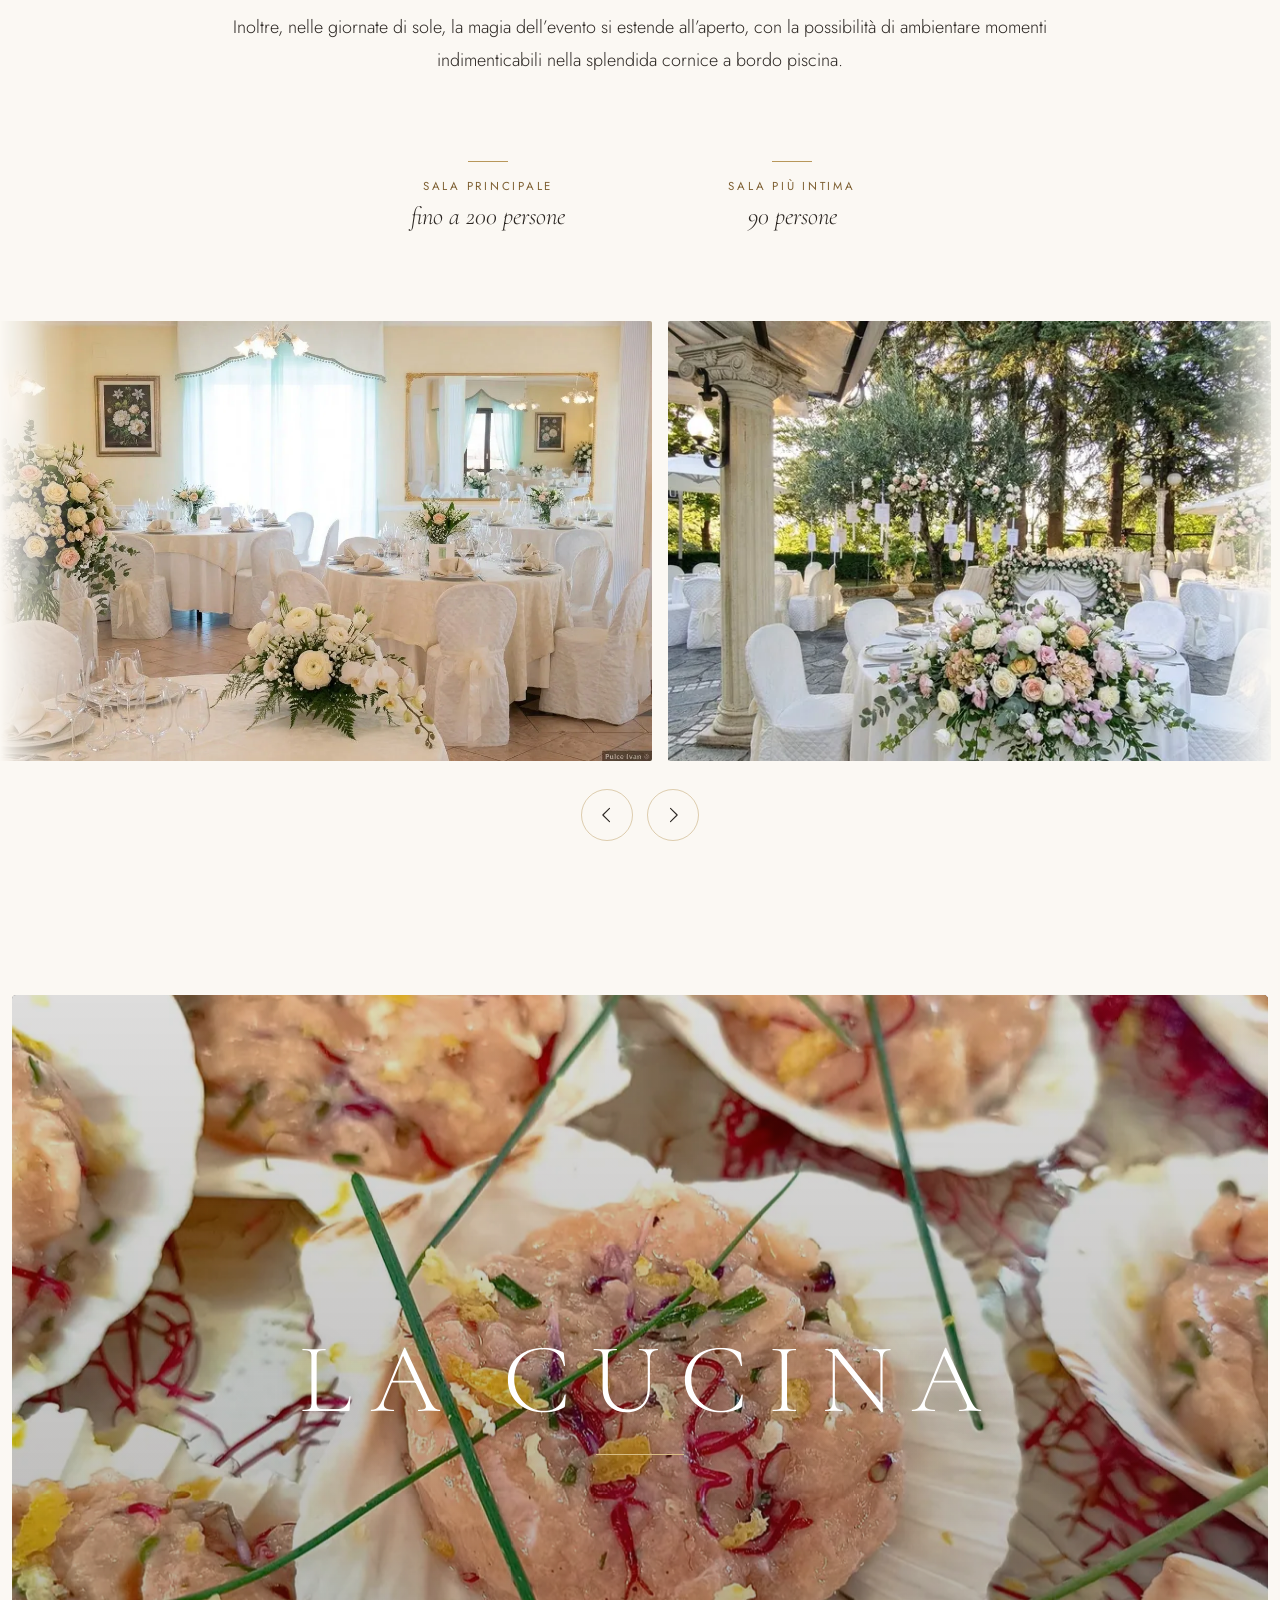
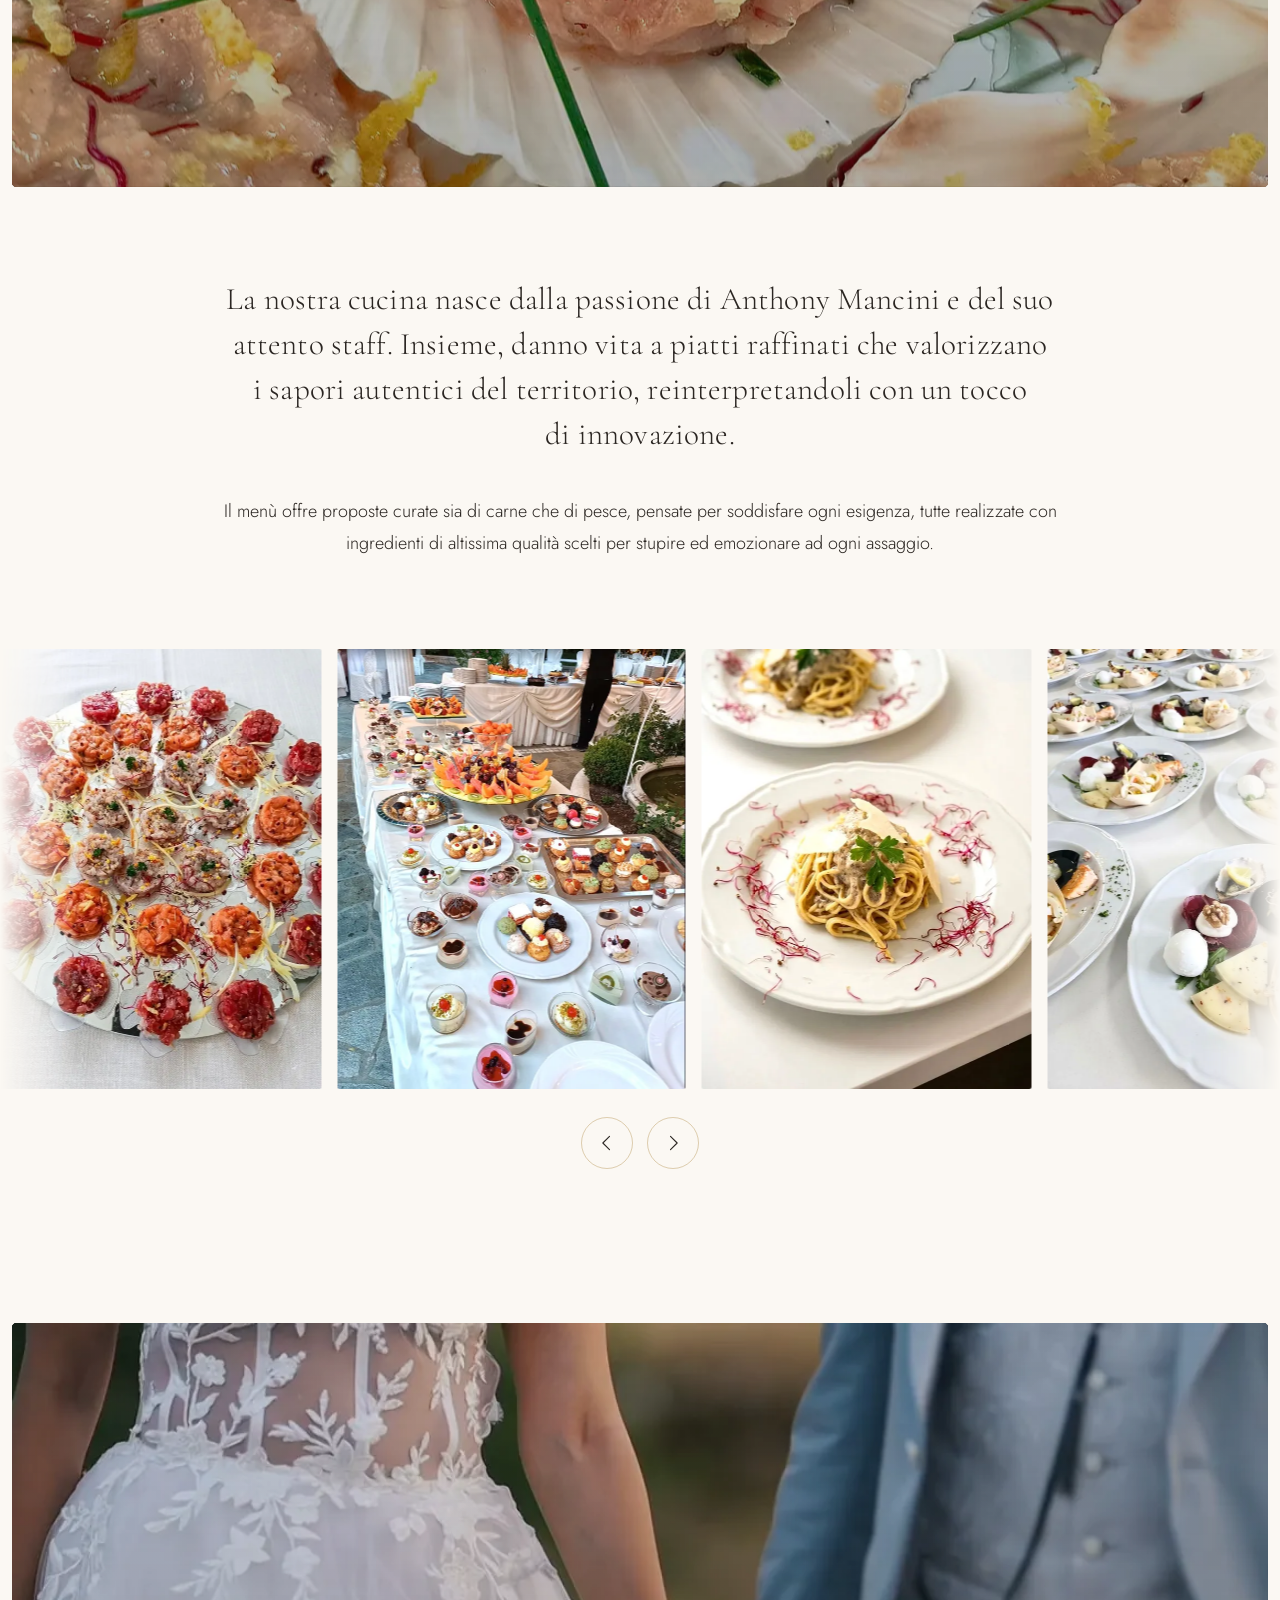
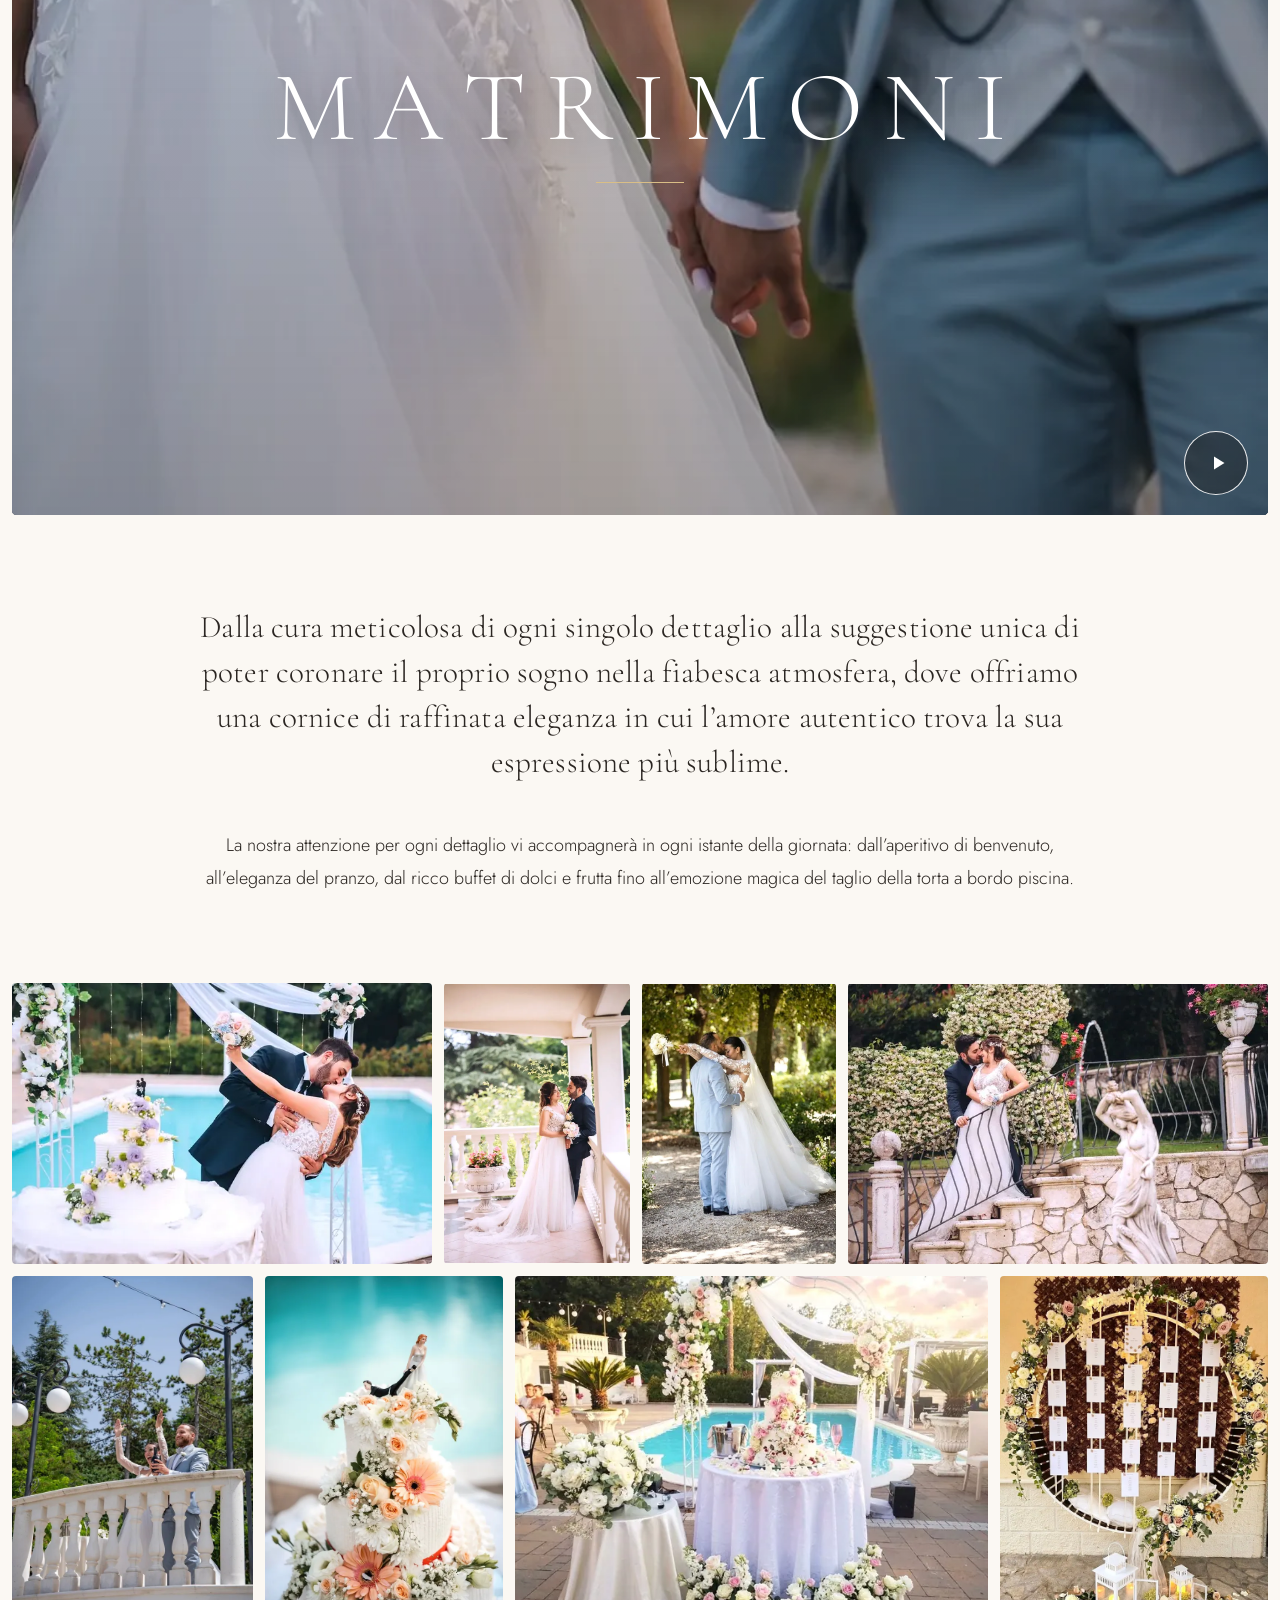
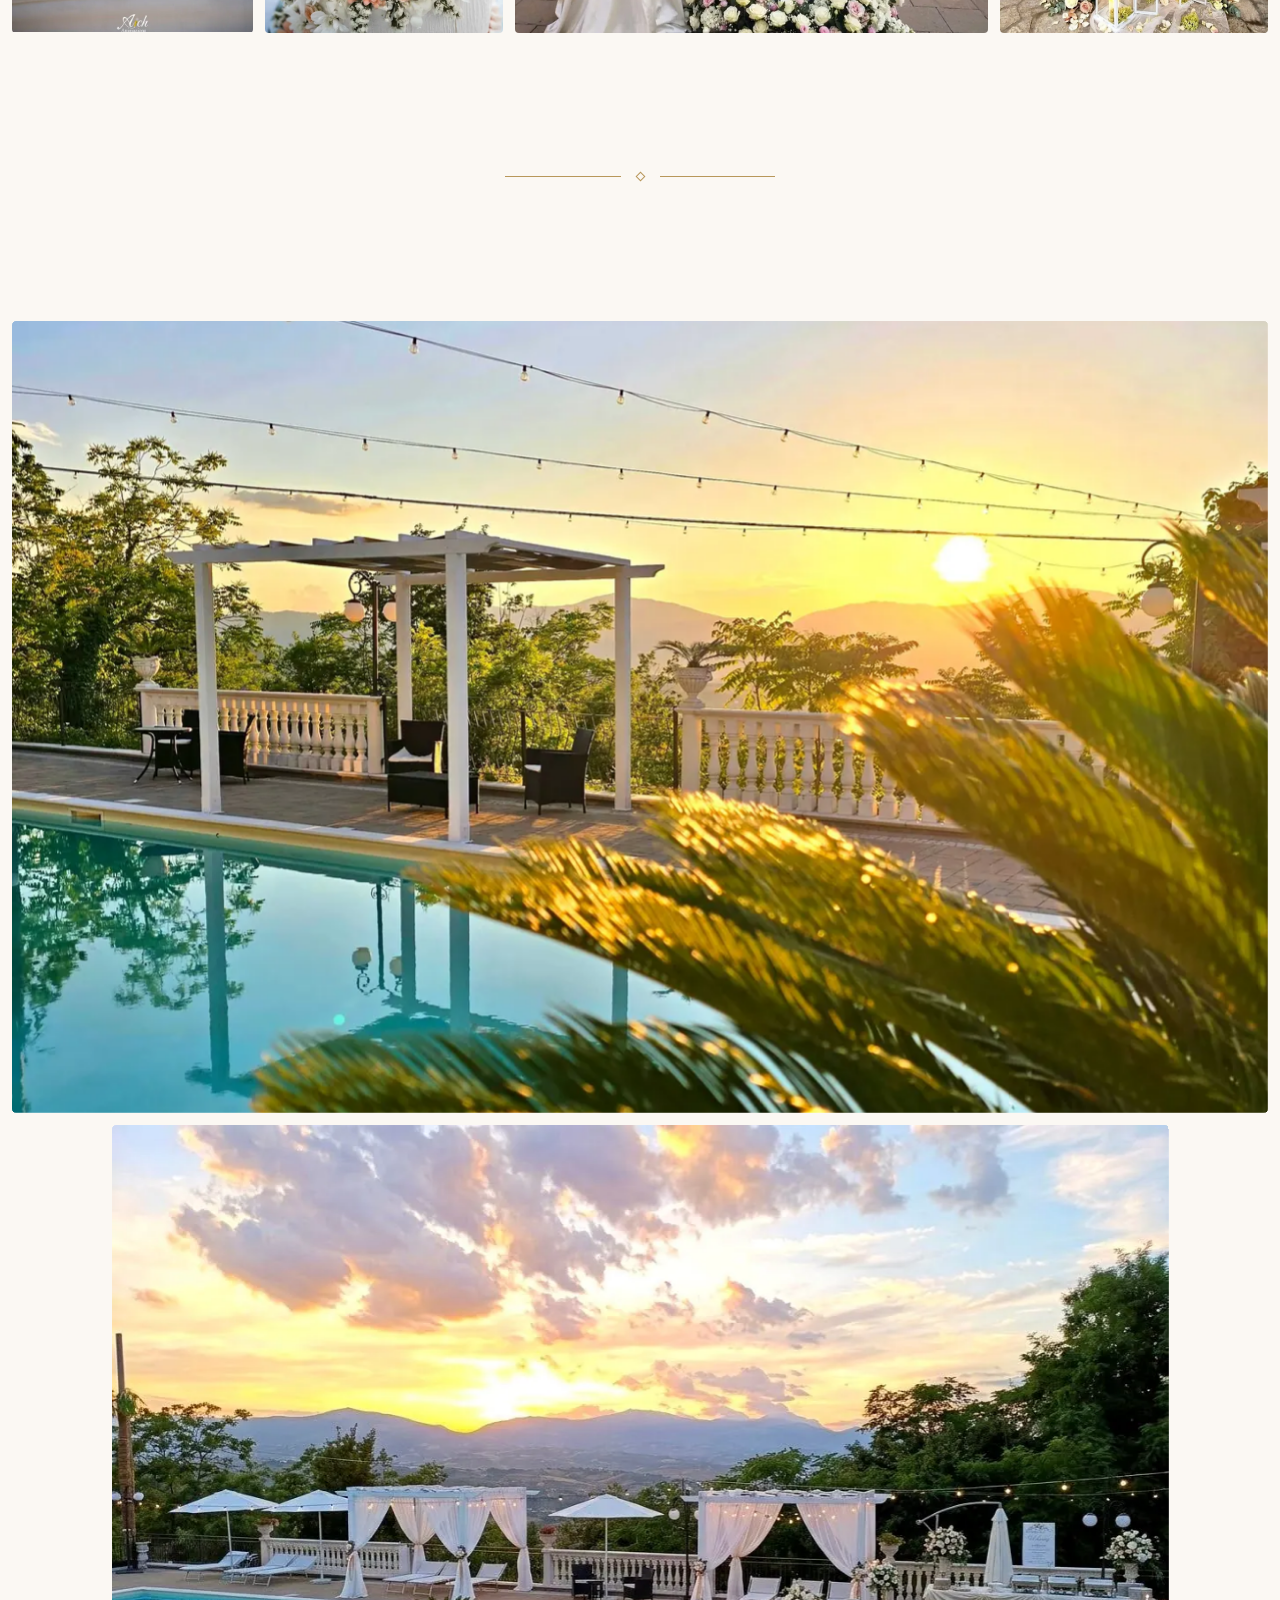
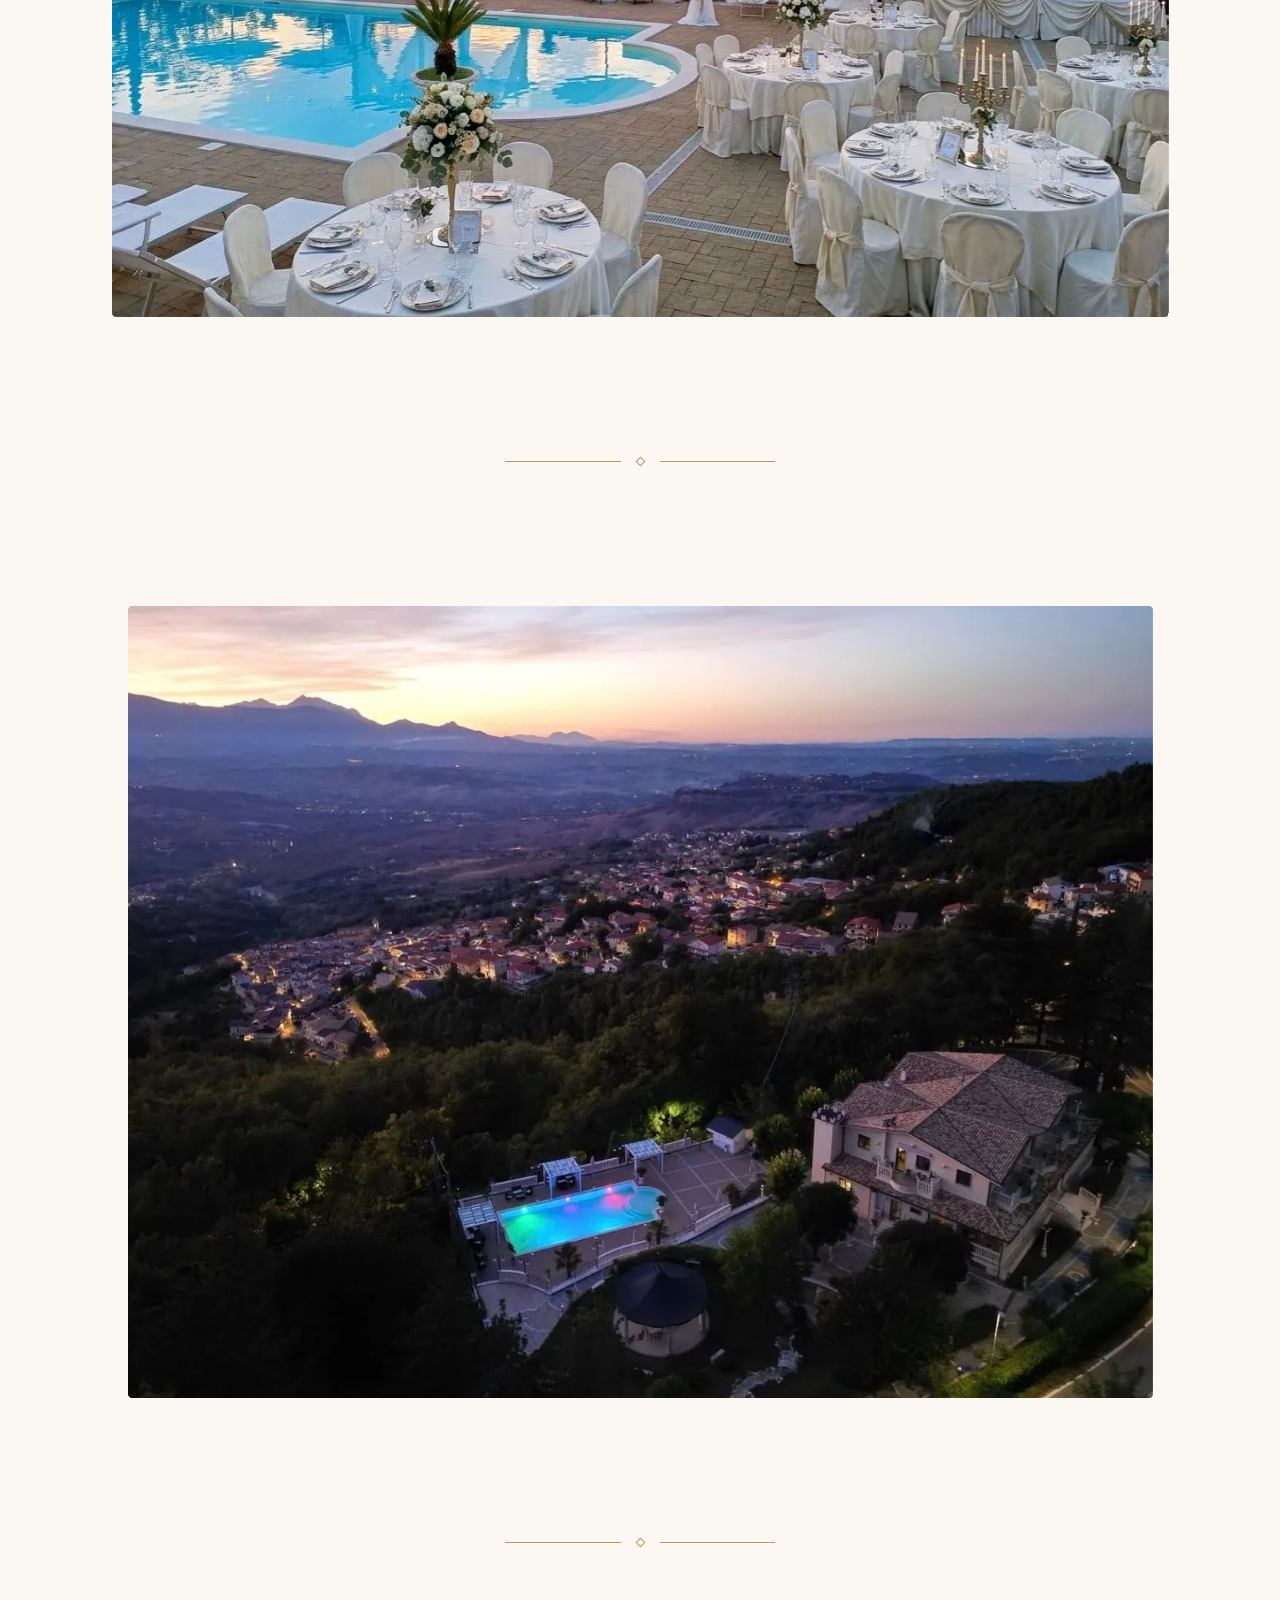
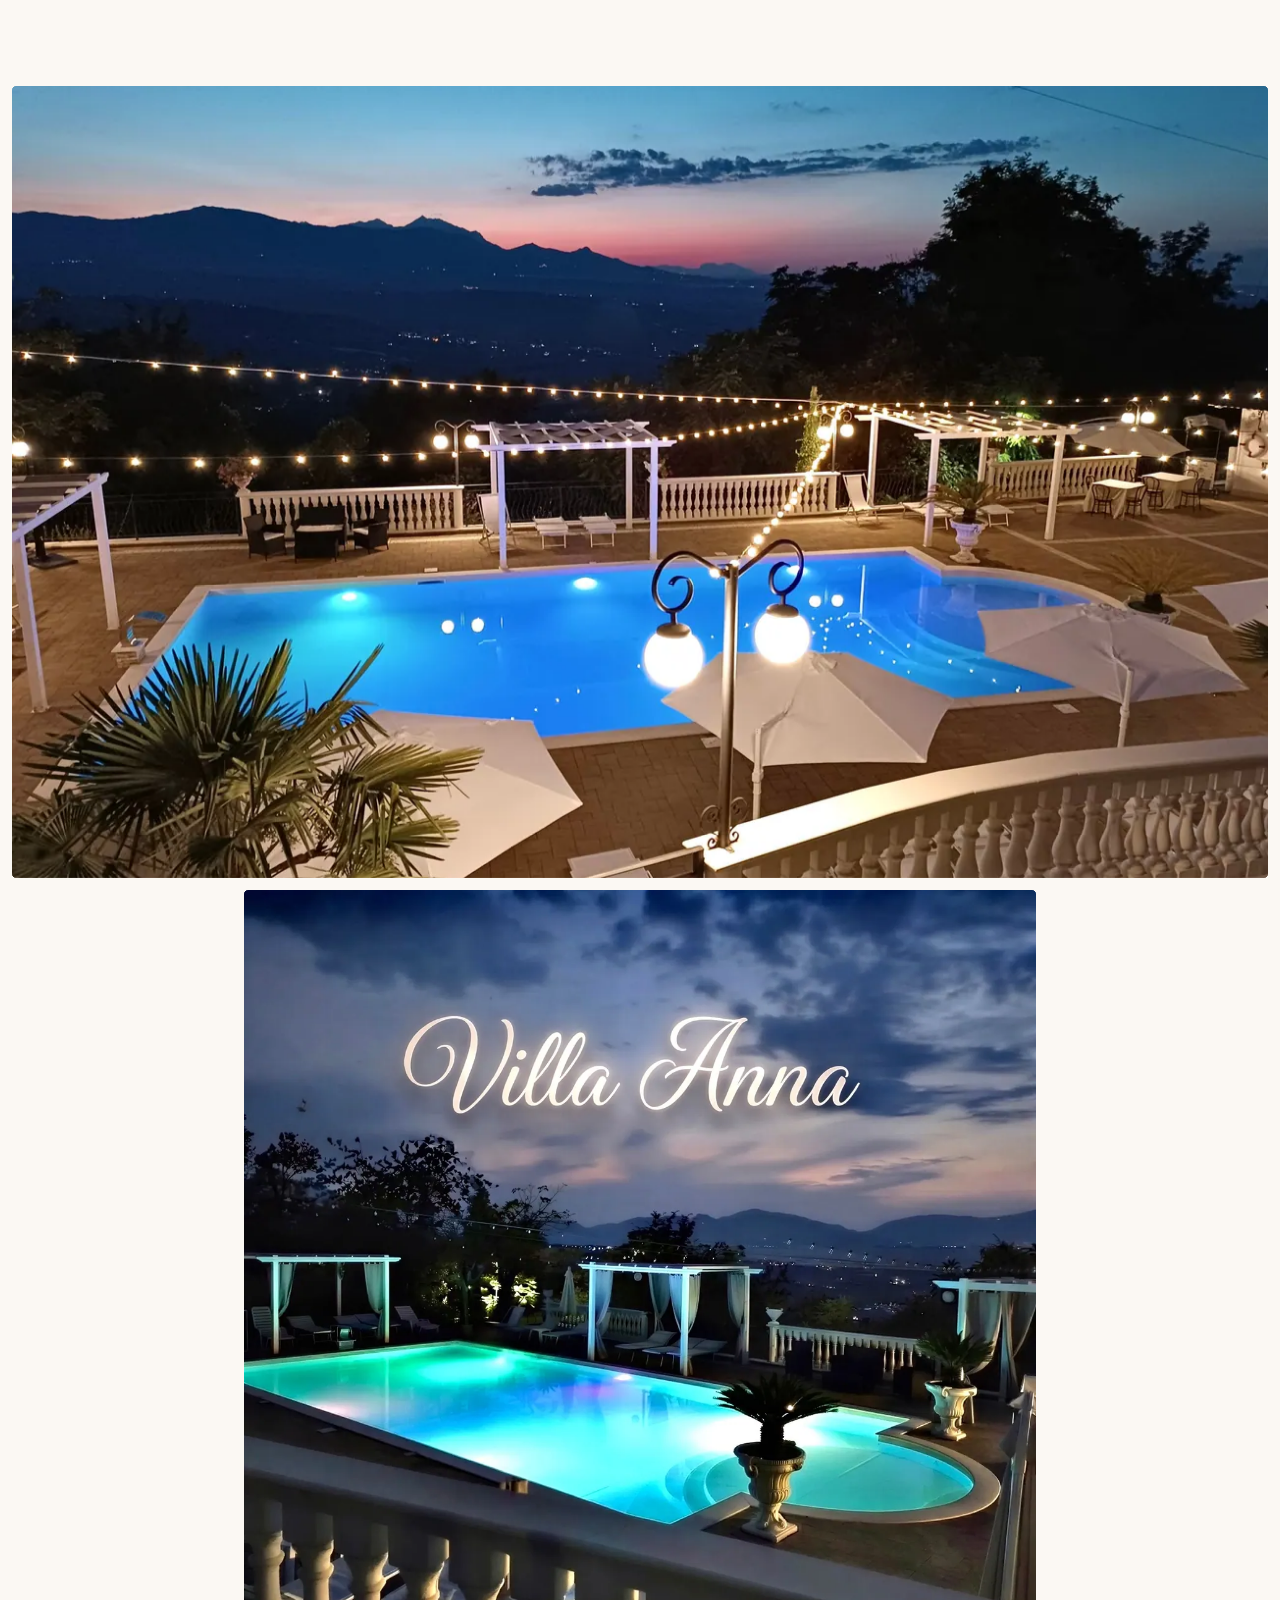
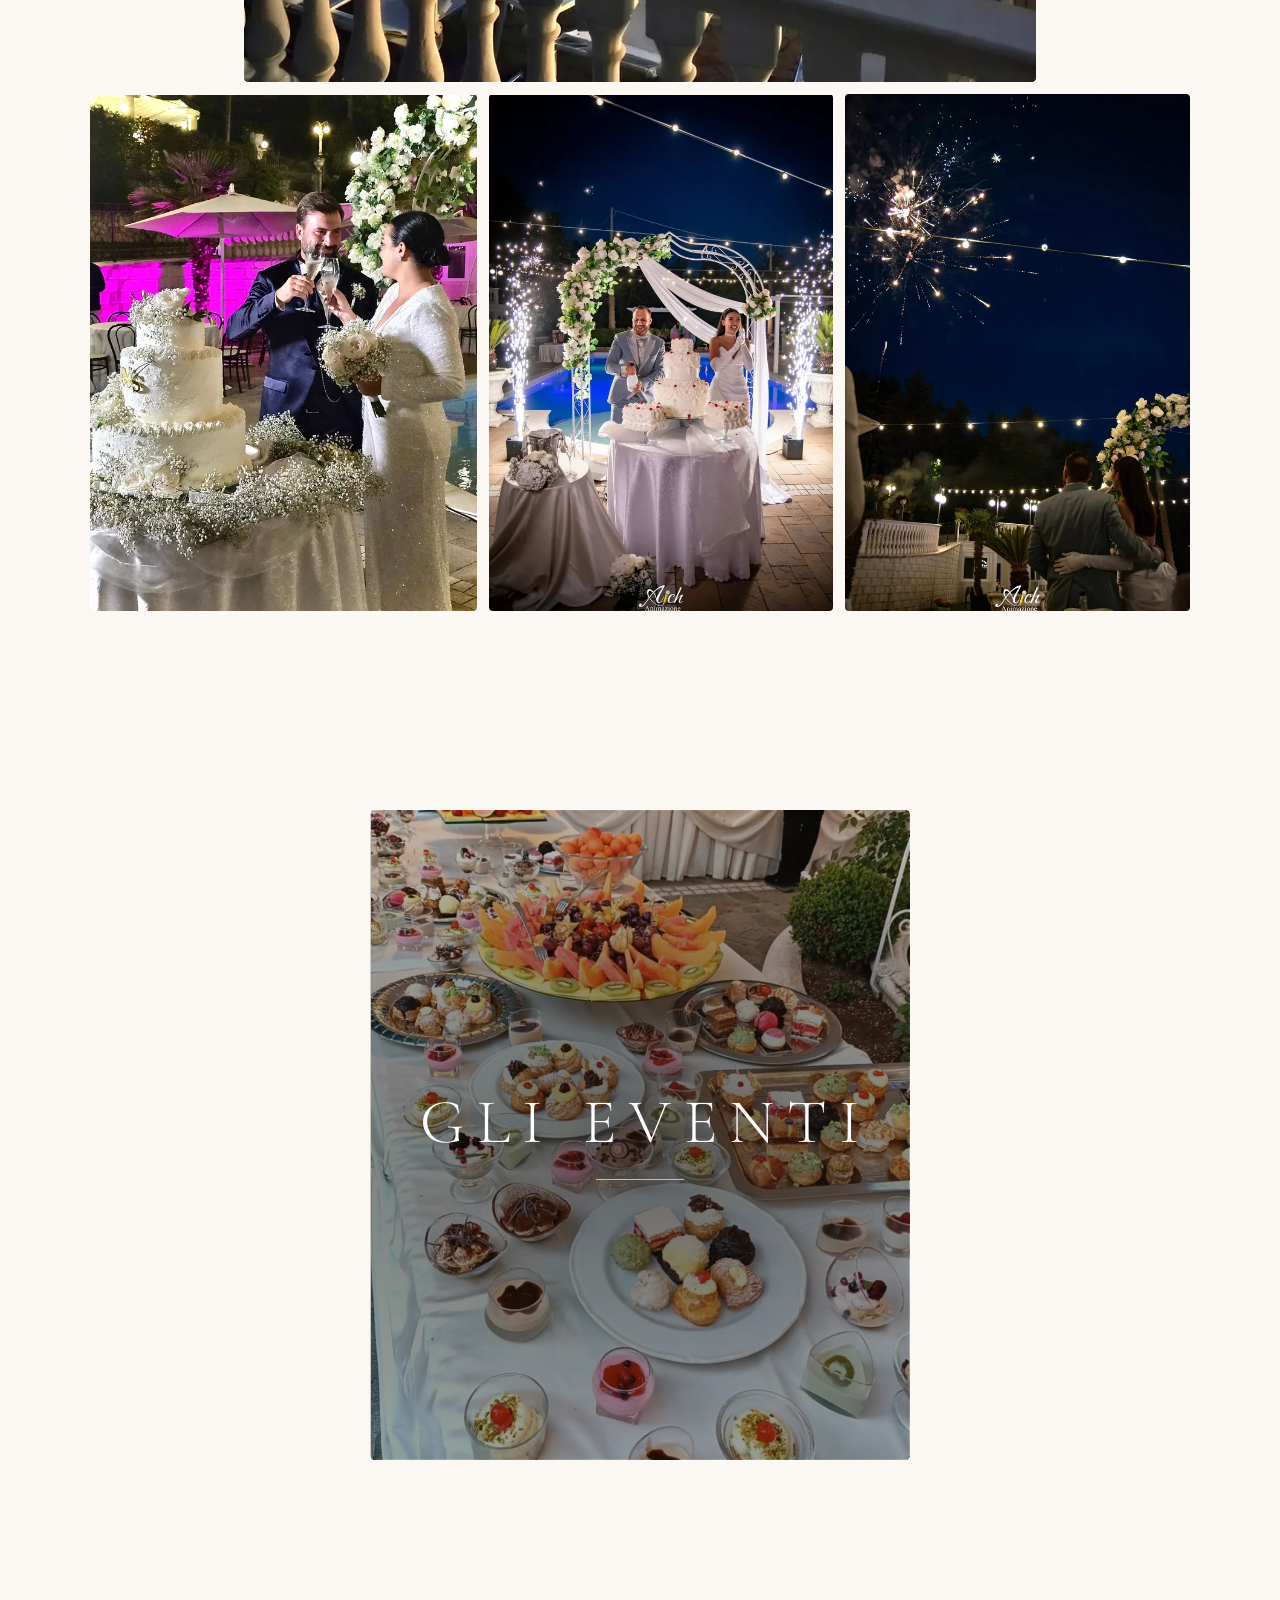
==== commit f0afedf4: "Anteprima aggiornata: video dal drone nell'apertura, hero con IMG_5322 e inquadrature per telefono C" ====
--- a/index.html
+++ b/index.html
@@ -37,7 +37,7 @@
   <link rel="preload" href="fonts/jost-300-latin.woff2" as="font" type="font/woff2" crossorigin>
   <link rel="preload" href="fonts/pinyon-script-latin.woff2" as="font" type="font/woff2" crossorigin>
   <link rel="preload" as="image" href="img/notte-piscina-montagne-1280.webp" imagesrcset="img/notte-piscina-montagne-640.webp 640w, img/notte-piscina-montagne-1280.webp 1280w, img/notte-piscina-montagne-1920.webp 1920w, img/notte-piscina-montagne-2560.webp 2560w" imagesizes="100vw" fetchpriority="high">
-  <link rel="stylesheet" href="style.css?v=40">
+  <link rel="stylesheet" href="style.css?v=47">
   <script>document.documentElement.classList.add('js');</script>
 
   <script type="application/ld+json">
@@ -145,11 +145,12 @@
     <!-- 1. HERO -->
     <section class="hero" id="top" data-mood="giorno" aria-labelledby="hero-title">
       <div class="hero__foto" data-hero>
-        <img class="is-attiva" src="img/notte-piscina-montagne-1280.webp" srcset="img/notte-piscina-montagne-640.webp 640w, img/notte-piscina-montagne-1280.webp 1280w, img/notte-piscina-montagne-1920.webp 1920w, img/notte-piscina-montagne-2560.webp 2560w" sizes="100vw" width="2560" height="1920" alt="La piscina illuminata di notte, con le luci sospese, i gazebo e le montagne all'orizzonte" fetchpriority="high" decoding="async" data-w="4433" data-h="3325">
-        <img data-src="img/sposi-piscina-torta-640.webp" data-srcset="img/sposi-piscina-torta-640.webp 640w, img/sposi-piscina-torta-1280.webp 1280w" sizes="100vw" width="1280" height="853" alt="Gli sposi si baciano a bordo piscina, accanto alla torta nuziale decorata con fiori" loading="lazy" decoding="async" data-w="1280" data-h="853">
-        <img data-src="img/giardino-colonne-tavoli-640.webp" data-srcset="img/giardino-colonne-tavoli-640.webp 640w, img/giardino-colonne-tavoli-1205.webp 1205w" sizes="100vw" width="1205" height="880" alt="Tavoli rotondi apparecchiati in bianco all'aperto, tra colonne e composizioni di fiori" loading="lazy" decoding="async" data-w="1205" data-h="880">
-        <img data-src="img/sposi-fontana-statua-640.webp" data-srcset="img/sposi-fontana-statua-640.webp 640w, img/sposi-fontana-statua-1280.webp 1280w" sizes="100vw" width="1280" height="853" alt="Due sposi si baciano sulla scalinata in pietra del giardino, accanto alla fontana con la statua" loading="lazy" decoding="async" data-w="1280" data-h="853">
-        <img data-src="img/sposi-balaustra-brindisi-640.webp" data-srcset="img/sposi-balaustra-brindisi-640.webp 640w, img/sposi-balaustra-brindisi-1082.webp 1082w" sizes="100vw" width="1082" height="1600" alt="Lo sposo alza il calice dalla balaustra bianca della villa, tra i lampioni e gli alberi" loading="lazy" decoding="async" data-w="1082" data-h="1600">
+        <img class="is-attiva" src="img/notte-piscina-montagne-1280.webp" srcset="img/notte-piscina-montagne-640.webp 640w, img/notte-piscina-montagne-1280.webp 1280w, img/notte-piscina-montagne-1920.webp 1920w, img/notte-piscina-montagne-2560.webp 2560w" sizes="100vw" width="2560" height="1920" alt="La piscina illuminata di notte, con le luci sospese, i gazebo e le montagne all'orizzonte" fetchpriority="high" decoding="async" data-w="4433" data-h="3325" style="--pos-m: 58% 60%; --pos-d: 50% 62%">
+        <picture><source media="(max-aspect-ratio: 4/5)" data-srcset="img/notte-sposi-torta-640.webp 640w, img/notte-sposi-torta-1280.webp 1280w, img/notte-sposi-torta-1920.webp 1920w, img/notte-sposi-torta-2560.webp 2560w" sizes="100vw" data-w="2843" data-h="3790"><img data-src="img/sposi-piscina-torta-640.webp" data-srcset="img/sposi-piscina-torta-640.webp 640w, img/sposi-piscina-torta-1280.webp 1280w" sizes="100vw" width="1280" height="853" alt="Gli sposi si baciano a bordo piscina, accanto alla torta nuziale decorata con fiori" loading="lazy" decoding="async" data-w="1280" data-h="853" style="--pos-m: 74% 30%; --pos-d: 62% 32%"></picture>
+        <img data-src="img/tramonto-palma-piscina-640.webp" data-srcset="img/tramonto-palma-piscina-640.webp 640w, img/tramonto-palma-piscina-1280.webp 1280w, img/tramonto-palma-piscina-1920.webp 1920w, img/tramonto-palma-piscina-2560.webp 2560w" sizes="100vw" width="2560" height="3413" alt="Il sole tramonta dietro le montagne, visto dalla piscina tra le foglie di palma e la pergola" loading="lazy" decoding="async" data-w="3000" data-h="4000" style="--pos-m: 45% 50%; --pos-d: 50% 45%">
+        <img data-src="img/giardino-colonne-tavoli-640.webp" data-srcset="img/giardino-colonne-tavoli-640.webp 640w, img/giardino-colonne-tavoli-1205.webp 1205w" sizes="100vw" width="1205" height="880" alt="Tavoli rotondi apparecchiati in bianco all'aperto, tra colonne e composizioni di fiori" loading="lazy" decoding="async" data-w="1205" data-h="880" style="--pos-m: 62% 55%; --pos-d: 50% 60%">
+        <img data-src="img/sposi-viale-alberi-640.webp" data-srcset="img/sposi-viale-alberi-640.webp 640w, img/sposi-viale-alberi-864.webp 864w" sizes="100vw" width="864" height="1247" alt="Gli sposi abbracciati nel viale alberato del giardino" loading="lazy" decoding="async" data-w="864" data-h="1247" style="--pos-m: 62% 30%; --pos-d: 40% 26%" data-sempre>
+        <img data-src="img/sposi-balaustra-brindisi-640.webp" data-srcset="img/sposi-balaustra-brindisi-640.webp 640w, img/sposi-balaustra-brindisi-1082.webp 1082w" sizes="100vw" width="1082" height="1600" alt="Lo sposo alza il calice dalla balaustra bianca della villa, tra i lampioni e gli alberi" loading="lazy" decoding="async" data-w="1082" data-h="1600" style="--pos-m: 62% 38%; --pos-d: 50% 30%">
       </div>
       <div class="hero__velo" aria-hidden="true"></div>
       <div class="hero__testo">
@@ -175,8 +176,13 @@
 
     <!-- 3. LA VILLA -->
     <section class="sezione villa" id="villa" data-mood="giorno" aria-labelledby="villa-title">
-      <div class="apertura grande--pannello">
-        <img class="apertura__img" src="img/tramonto-palma-piscina-640.webp" srcset="img/tramonto-palma-piscina-640.webp 640w, img/tramonto-palma-piscina-1280.webp 1280w, img/tramonto-palma-piscina-1920.webp 1920w, img/tramonto-palma-piscina-2560.webp 2560w" sizes="100vw" width="2560" height="3413" alt="Il sole tramonta dietro le montagne, visto dalla piscina tra le foglie di palma e la pergola" loading="lazy" decoding="async">
+      <!-- PER TORNARE ALLA FOTO: qui sotto cambia data-apertura="video" in data-apertura="foto" (torna IMG_5322, il video non si carica più) -->
+      <div class="apertura grande--pannello" data-apertura="video">
+        <img class="apertura__img apertura__foto" src="img/tramonto-palma-piscina-640.webp" srcset="img/tramonto-palma-piscina-640.webp 640w, img/tramonto-palma-piscina-1280.webp 1280w, img/tramonto-palma-piscina-1920.webp 1920w, img/tramonto-palma-piscina-2560.webp 2560w" sizes="100vw" width="2560" height="3413" alt="Il sole tramonta dietro le montagne, visto dalla piscina tra le foglie di palma e la pergola" loading="lazy" decoding="async">
+        <video class="apertura__img video__el" muted loop playsinline preload="metadata" poster="video/drone-notte-villa-poster.webp" width="848" height="478" aria-label="Video dal drone: di notte si scende verso Villa Anna e la piscina illuminata, senza audio">
+          <source src="video/drone-notte-villa.mp4" type="video/mp4">
+        </video>
+        <button class="video__play" type="button" hidden aria-label="Avvia il video"><svg aria-hidden="true"><use href="#i-play"/></svg></button>
         <div class="grande__titolo"><h2 class="pannello__titolo" id="villa-title" data-lettere>La Villa</h2><span class="pannello__linea" aria-hidden="true"></span></div>
       </div>
       <div class="wrap wrap--medio centro testo-sezione">
@@ -659,6 +665,6 @@
 
   <div class="toast" id="toast" role="status" aria-live="polite"></div>
 
-  <script src="script.js?v=40"></script>
+  <script src="script.js?v=41"></script>
 </body>
 </html>
--- a/style.css
+++ b/style.css
@@ -184,6 +184,7 @@
 .filo { display: block; width: 64px; height: 1px; margin: 2.4rem auto 0; background: var(--c-oro); }
 .nota { font-size: .95rem; color: var(--c-testo2); }
 .nota a, .form__privacy a, .domanda a, .dati a { color: var(--c-oro-testo); text-underline-offset: 3px; }
+a[href^="tel:"], a[href^="https://wa.me"] { white-space: nowrap; } /* numeri di telefono mai spezzati */
 .firma { margin: 0 0 .4rem; font: 400 clamp(2.2rem, 5vw, 3.2rem)/1.2 var(--f-script); color: var(--c-oro-testo); }
 
 /* ---------- Pulsanti ---------- */
@@ -311,7 +312,12 @@
   position: absolute; inset: 0; width: 100%; height: 100%; object-fit: cover;
   opacity: 0; transform: scale(1.12);
   transition: opacity 2.4s ease, transform 0s linear 2.4s;
-}
+  object-position: var(--pos-d, 50% 50%);
+}
+/* telefono e tablet in verticale: punto di messa a fuoco di ogni foto (--pos-m nell'HTML) */
+@media (max-aspect-ratio: 4/5) { .hero__foto img { object-position: var(--pos-m, 50% 50%); } }
+/* telefono: la hero sta tutta sopra la barra Chiama / WhatsApp */
+@media (max-width: 999px) { .hero { height: calc(100vh - 57px - env(safe-area-inset-bottom)); height: calc(100svh - 57px - env(safe-area-inset-bottom)); } }
 .hero__foto img.is-attiva { opacity: 1; transform: scale(1); transition: opacity 2.4s ease, transform 7s var(--ease-expo); }
 html.js .hero:not(.is-pronta) .hero__foto img.is-attiva { transform: scale(1.15); transition: none; }
 .hero__velo {
@@ -332,6 +338,35 @@
 html.js .hero.is-pronta .hero__testo > * { opacity: 1; transform: none; }
 .hero.is-pronta .hero__sotto { transition-delay: .25s; }
 .hero.is-pronta .hero__azioni { transition-delay: .5s; }
+/* computer: titolo e pulsanti nella parte bassa, così non coprono le facce degli sposi */
+@media (min-aspect-ratio: 4/5) {
+  .hero { place-items: end center; }
+  .hero__testo { padding-bottom: clamp(40px, 9vh, 104px); }
+  .hero__velo {
+    background:
+      linear-gradient(180deg, rgba(20, 16, 12, .42) 0%, rgba(20, 16, 12, 0) 26%),
+      radial-gradient(ellipse 72% 40% at 50% 72%, rgba(20, 16, 12, .5) 0%, rgba(20, 16, 12, 0) 100%),
+      linear-gradient(0deg, rgba(20, 16, 12, .4) 0%, rgba(20, 16, 12, 0) 40%);
+  }
+}
+/* schermo verticale: titolo e pulsanti nel terzo basso, così non coprono le facce delle foto con gli sposi */
+@media (max-aspect-ratio: 4/5) {
+  .hero { place-items: end center; }
+  .hero__testo { padding-bottom: clamp(28px, 5svh, 52px); }
+  .hero__velo {
+    background:
+      linear-gradient(180deg, rgba(20, 16, 12, .42) 0%, rgba(20, 16, 12, 0) 22%),
+      radial-gradient(ellipse 90% 34% at 50% 76%, rgba(20, 16, 12, .5) 0%, rgba(20, 16, 12, 0) 100%),
+      linear-gradient(0deg, rgba(20, 16, 12, .45) 0%, rgba(20, 16, 12, 0) 45%);
+  }
+}
+/* telefoni bassi (iPhone SE): blocco del titolo più compatto, così resta sotto le facce */
+@media (max-aspect-ratio: 4/5) and (max-height: 720px) {
+  .hero__testo { padding-bottom: 18px; }
+  .hero__titolo { font-size: 2.35rem; }
+  .hero__sotto { margin: .1em 0 .75em; font-size: 1.65rem; }
+  .hero__azioni { gap: 10px; }
+}
 
 /* ---------- Foto grandi quasi a tutto schermo (bordino 8 px telefono, 12 px computer) ---------- */
 .grande {
@@ -369,7 +404,11 @@
   overflow: hidden; background: #1d1915; color: #fff; text-align: center; container-type: inline-size;
 }
 .apertura__img { position: absolute; inset: 0; width: 100%; height: 100%; max-width: none; object-fit: cover; object-position: 50% 50%; }
-@media (min-aspect-ratio: 1/1) { .apertura__img { object-position: 50% 46%; } } /* computer: pergola, sole e piscina */
+@media (min-aspect-ratio: 1/1) { .apertura__foto { object-position: 50% 46%; } } /* computer: pergola, sole e piscina */
+/* video o foto: si sceglie con data-apertura="video" / "foto" */
+.apertura[data-apertura="video"] .apertura__foto, .apertura[data-apertura="foto"] video, .apertura[data-apertura="foto"] .video__play { display: none; }
+.apertura video.apertura__img { object-position: 50% 60%; } /* telefono: la villa e la piscina, non il cielo */
+@media (min-aspect-ratio: 1/1) { .apertura video.apertura__img { object-position: 50% 55%; } }
 html.js .apertura { clip-path: inset(0 50% 0 50%); transition: clip-path 1.7s var(--ease-expo); }
 html.js .apertura .apertura__img { transform: scale(1.2); transition: transform 2.6s var(--ease-expo); }
 html.js .apertura.is-in { clip-path: inset(0 0 0 0); }
@@ -595,6 +634,8 @@
 .footer__fondo { margin-top: clamp(48px, 6vw, 80px); padding-top: 24px; border-top: 1px solid var(--c-linea); text-align: center; font-size: .82rem; color: var(--c-testo2); }
 .footer__fondo p { margin: 0 0 .3rem; }
 .footer__fondo a { color: var(--c-oro-testo); }
+/* telefono: niente testi sotto i 16 px */
+@media (max-width: 767px) { .nota, .form__privacy, .mappa__nota, .footer, .footer__fondo { font-size: 1rem; } }
 
 /* ---------- Barra contatti del telefono e WhatsApp fisso ---------- */
 .callbar {
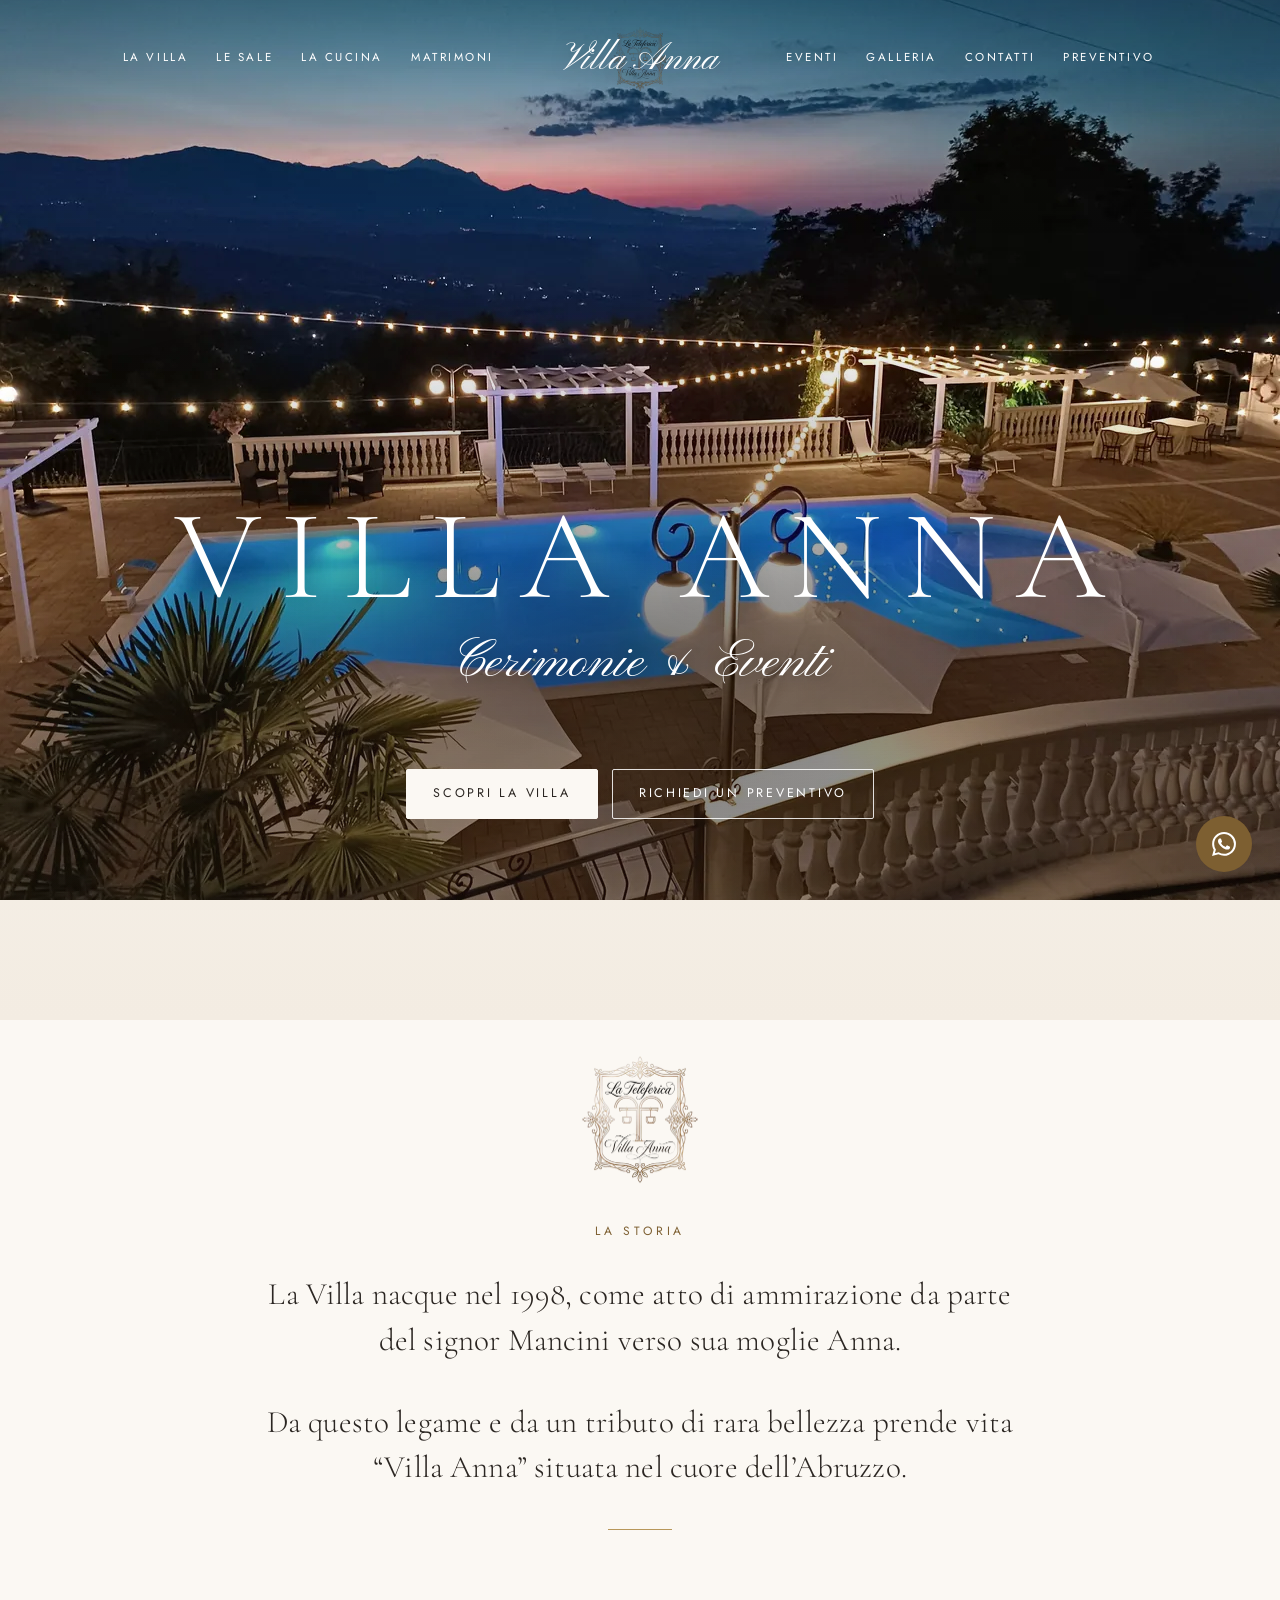
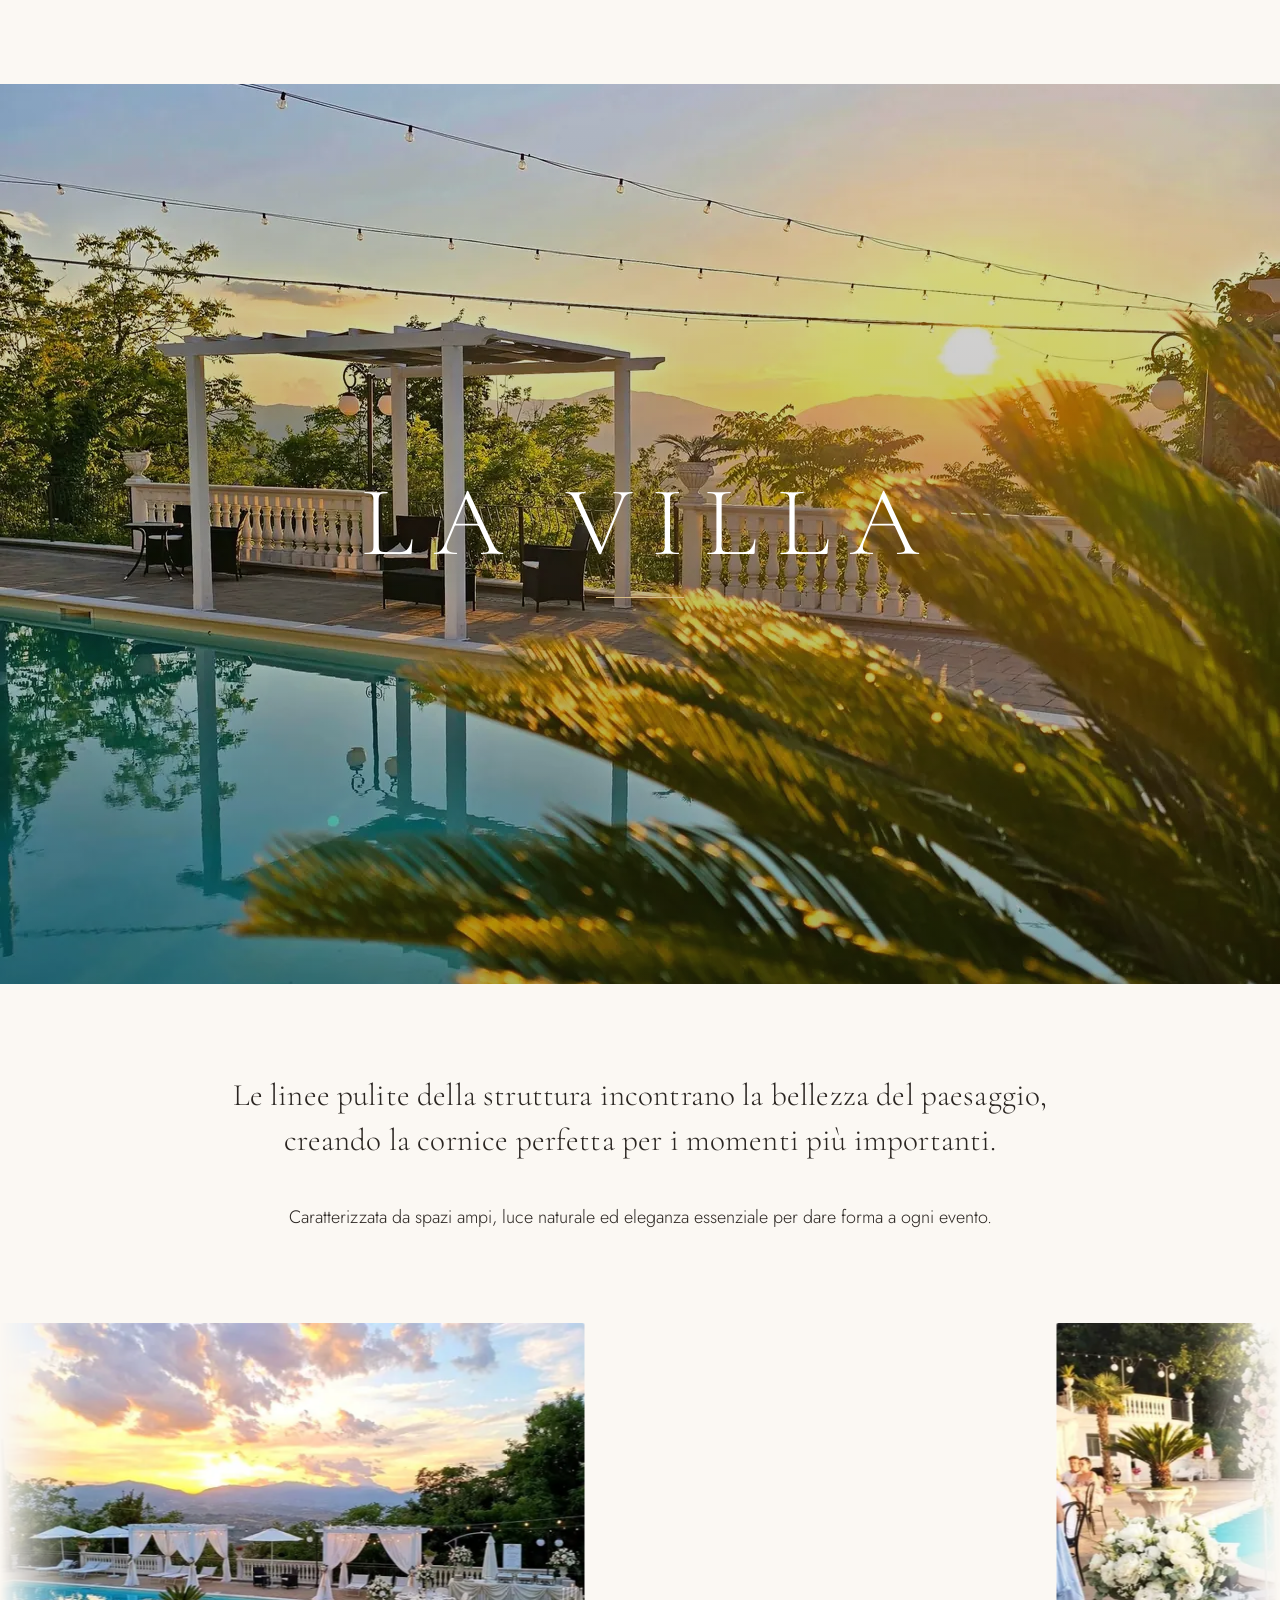
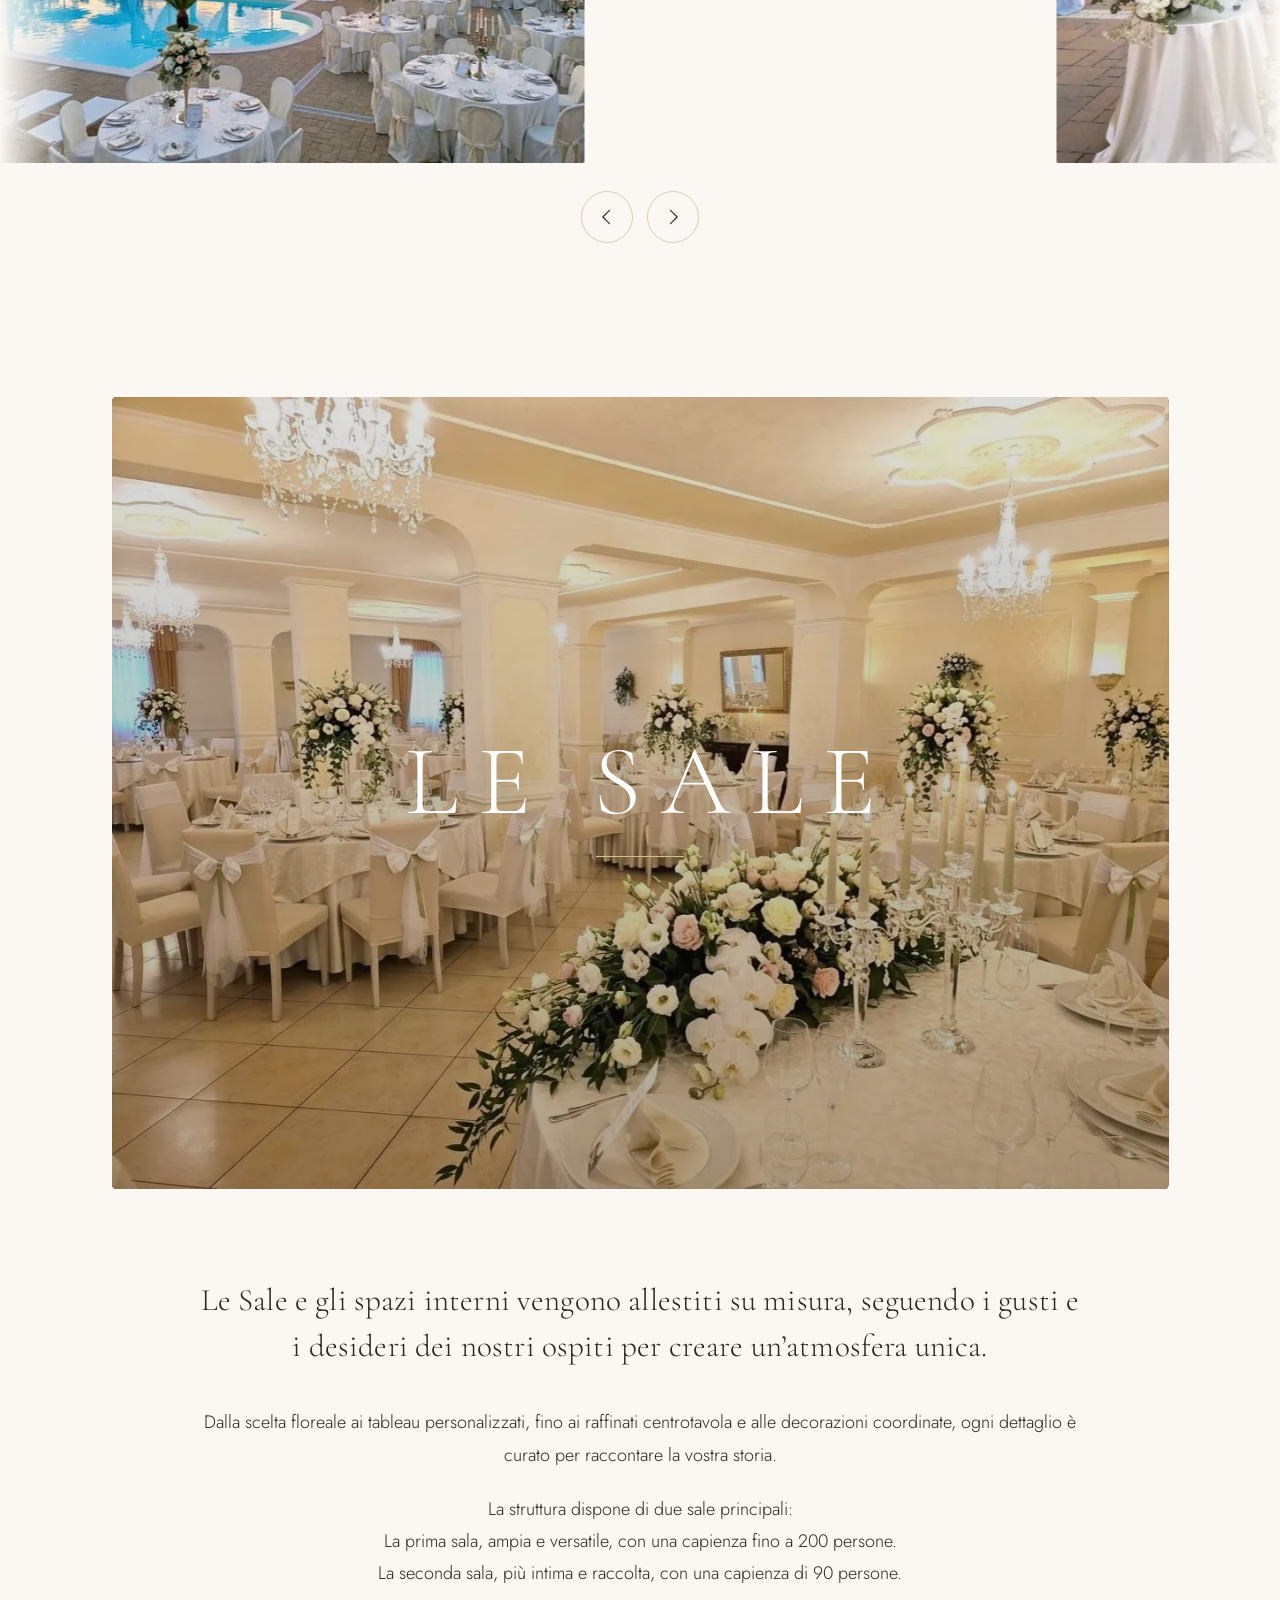
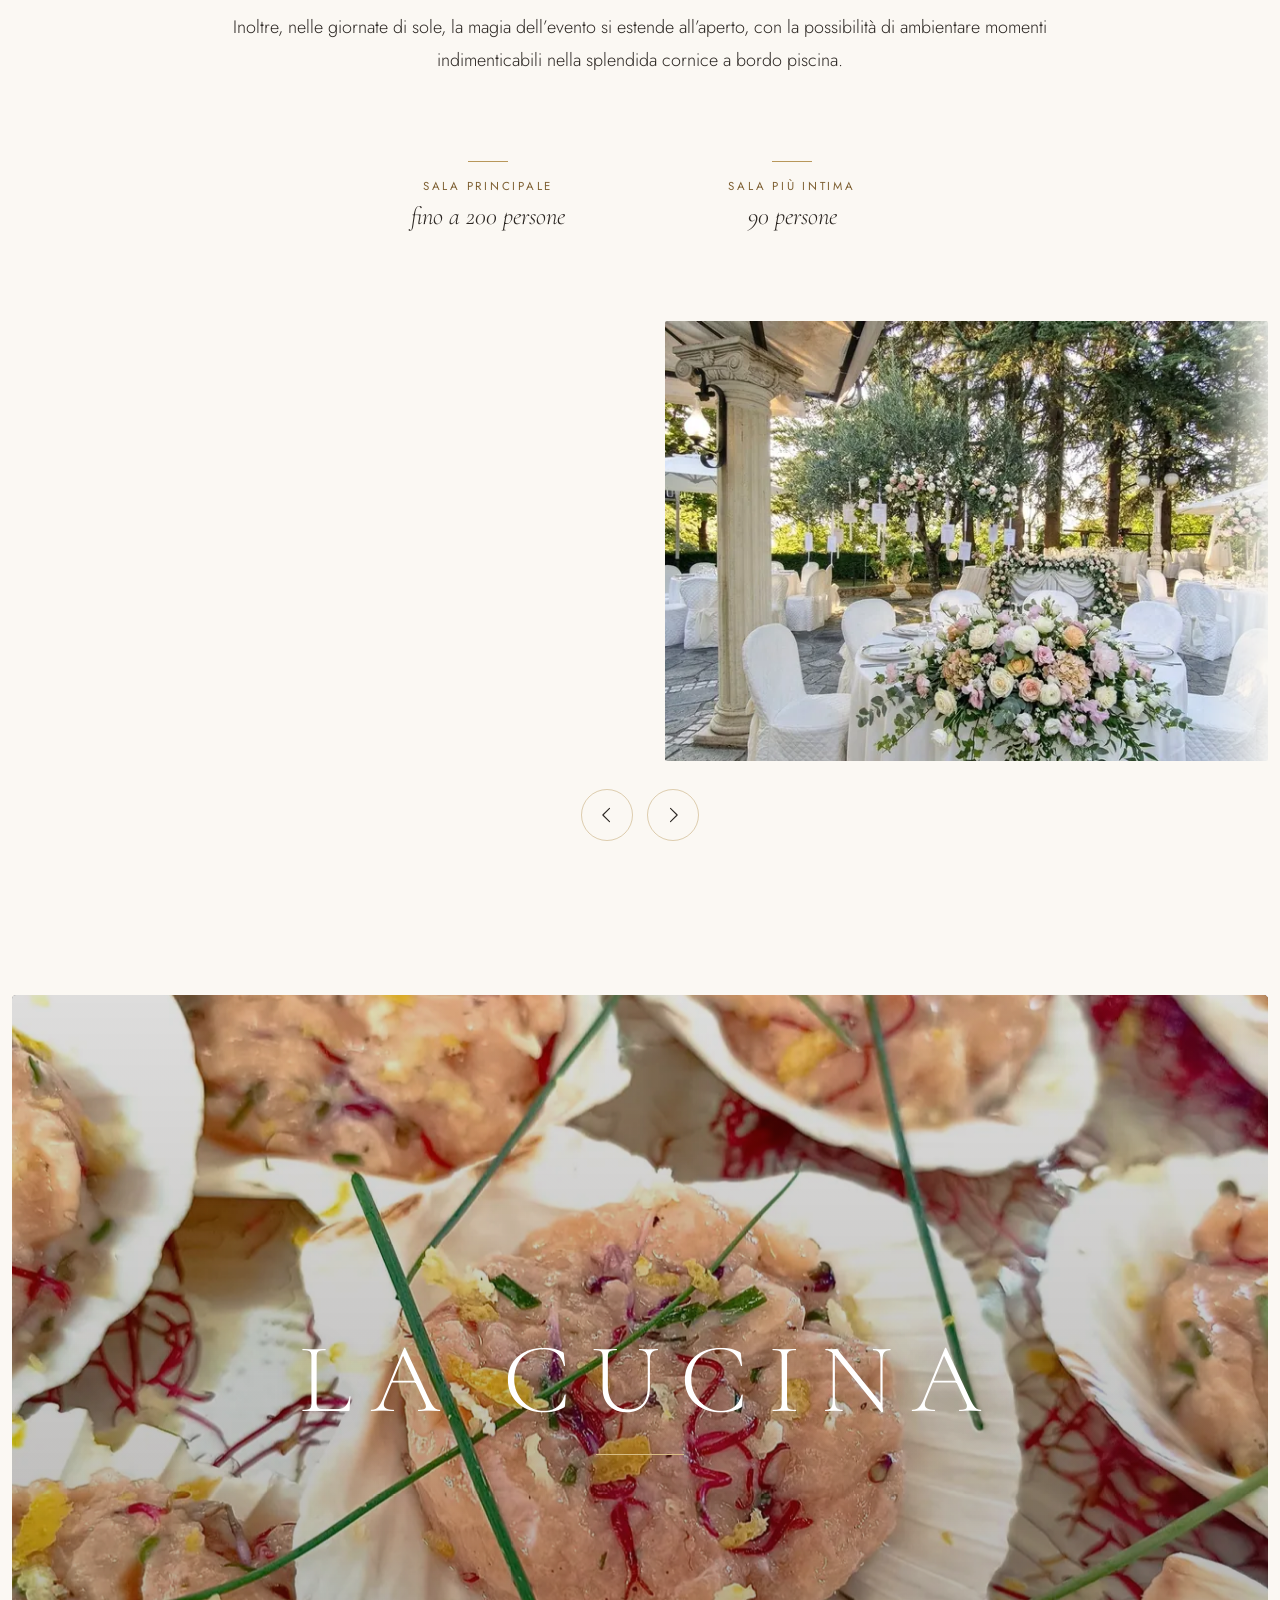
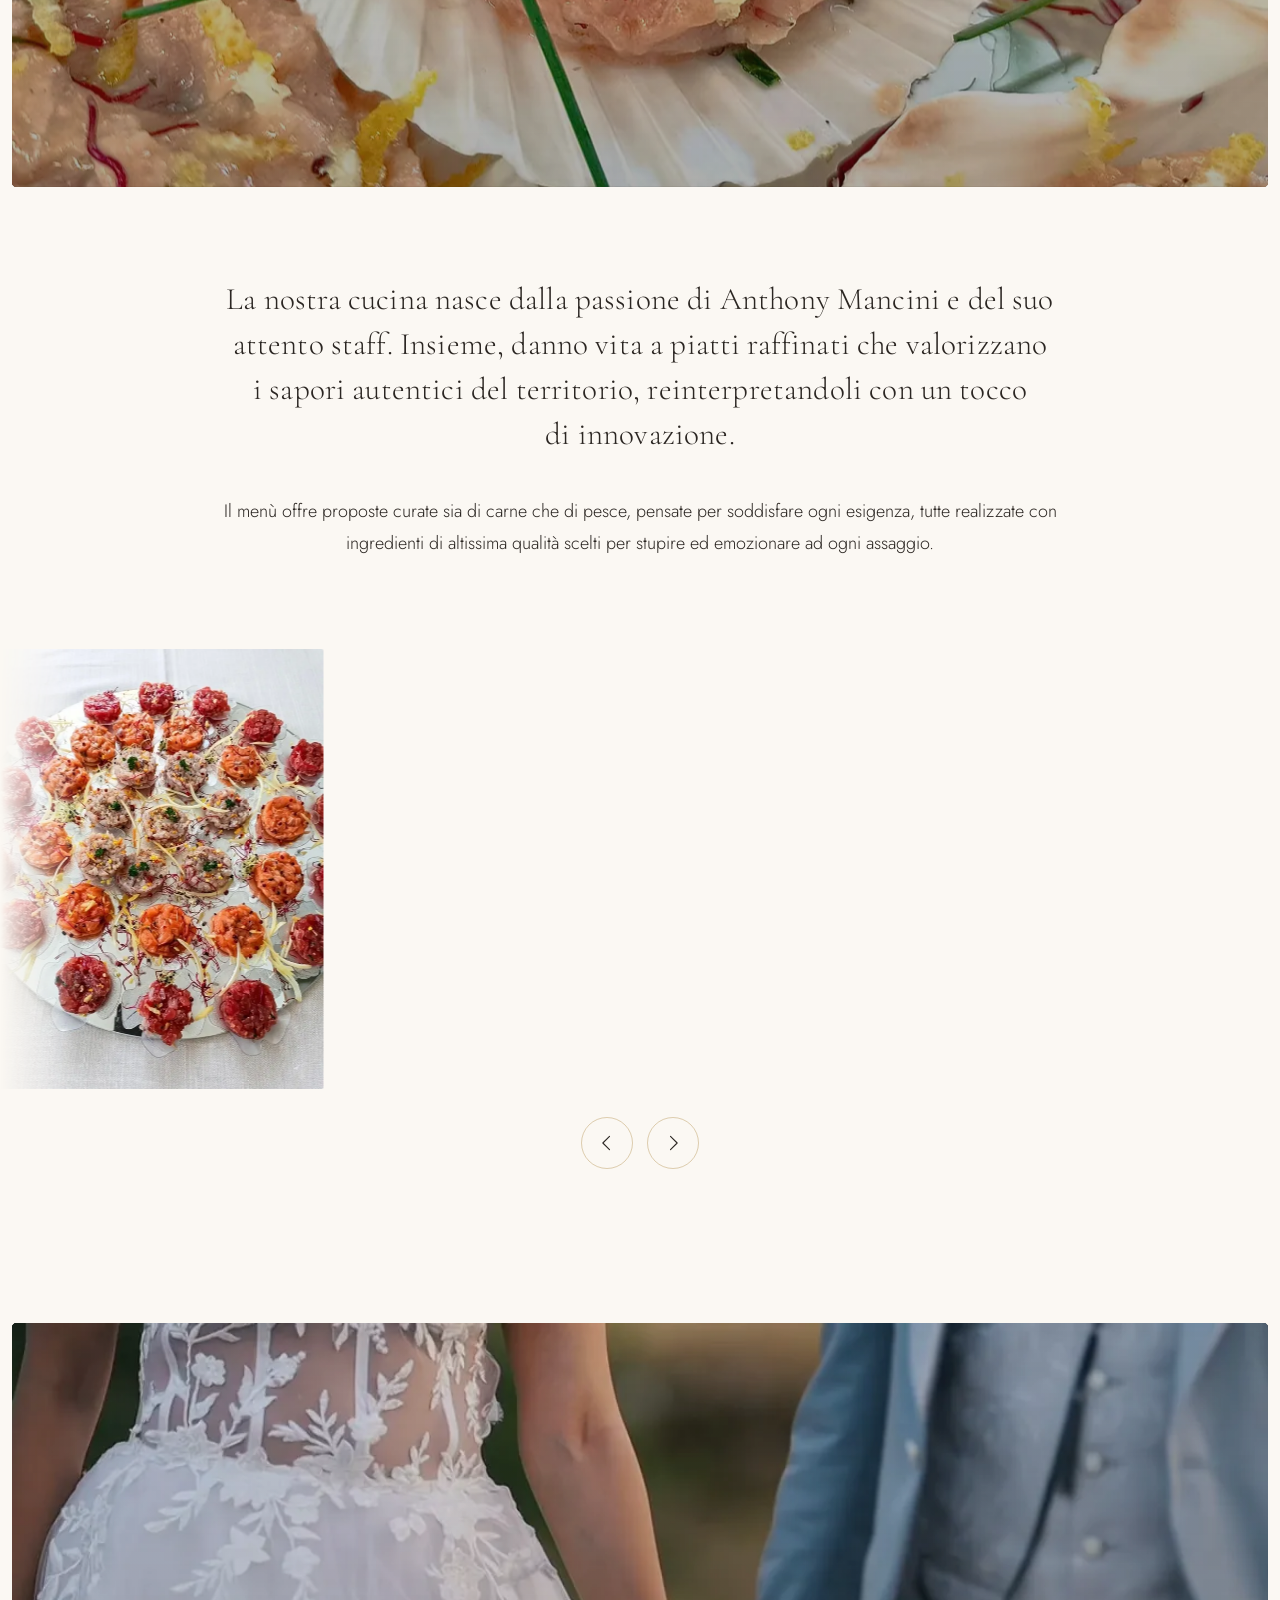
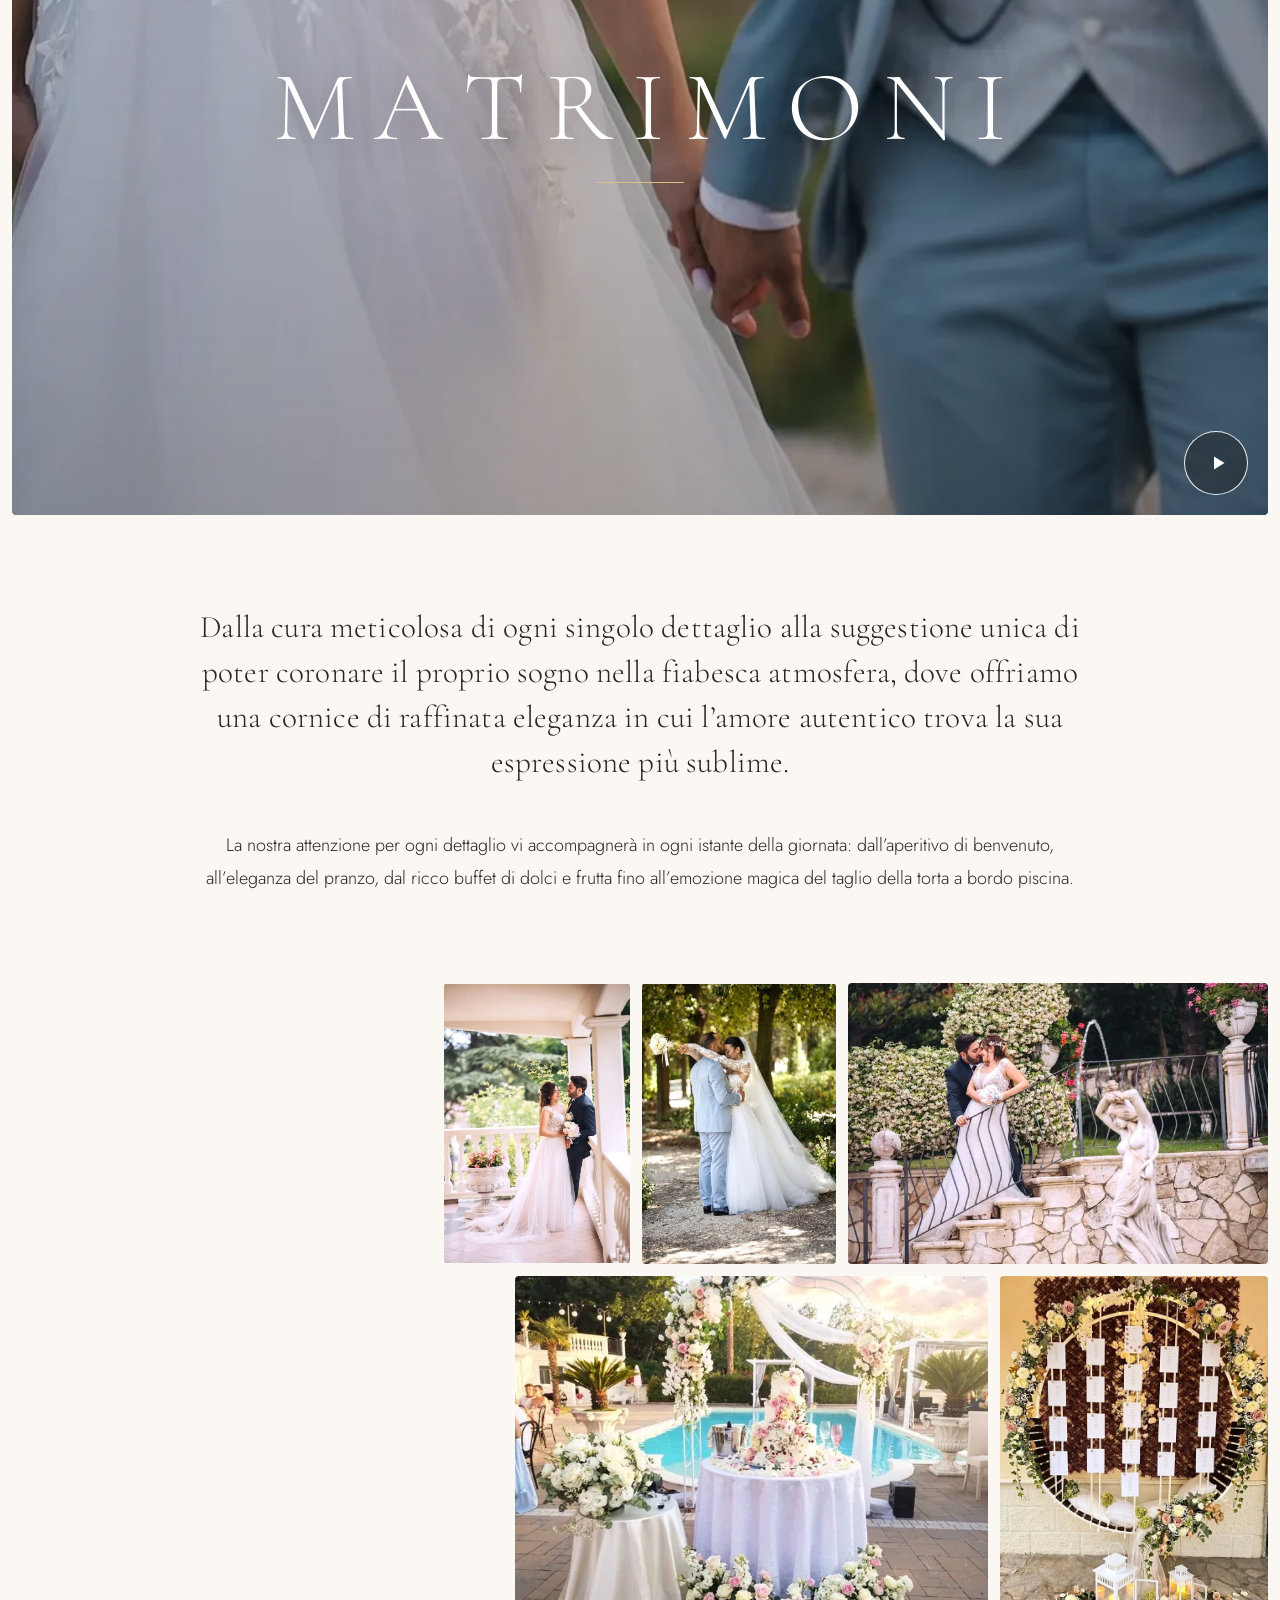
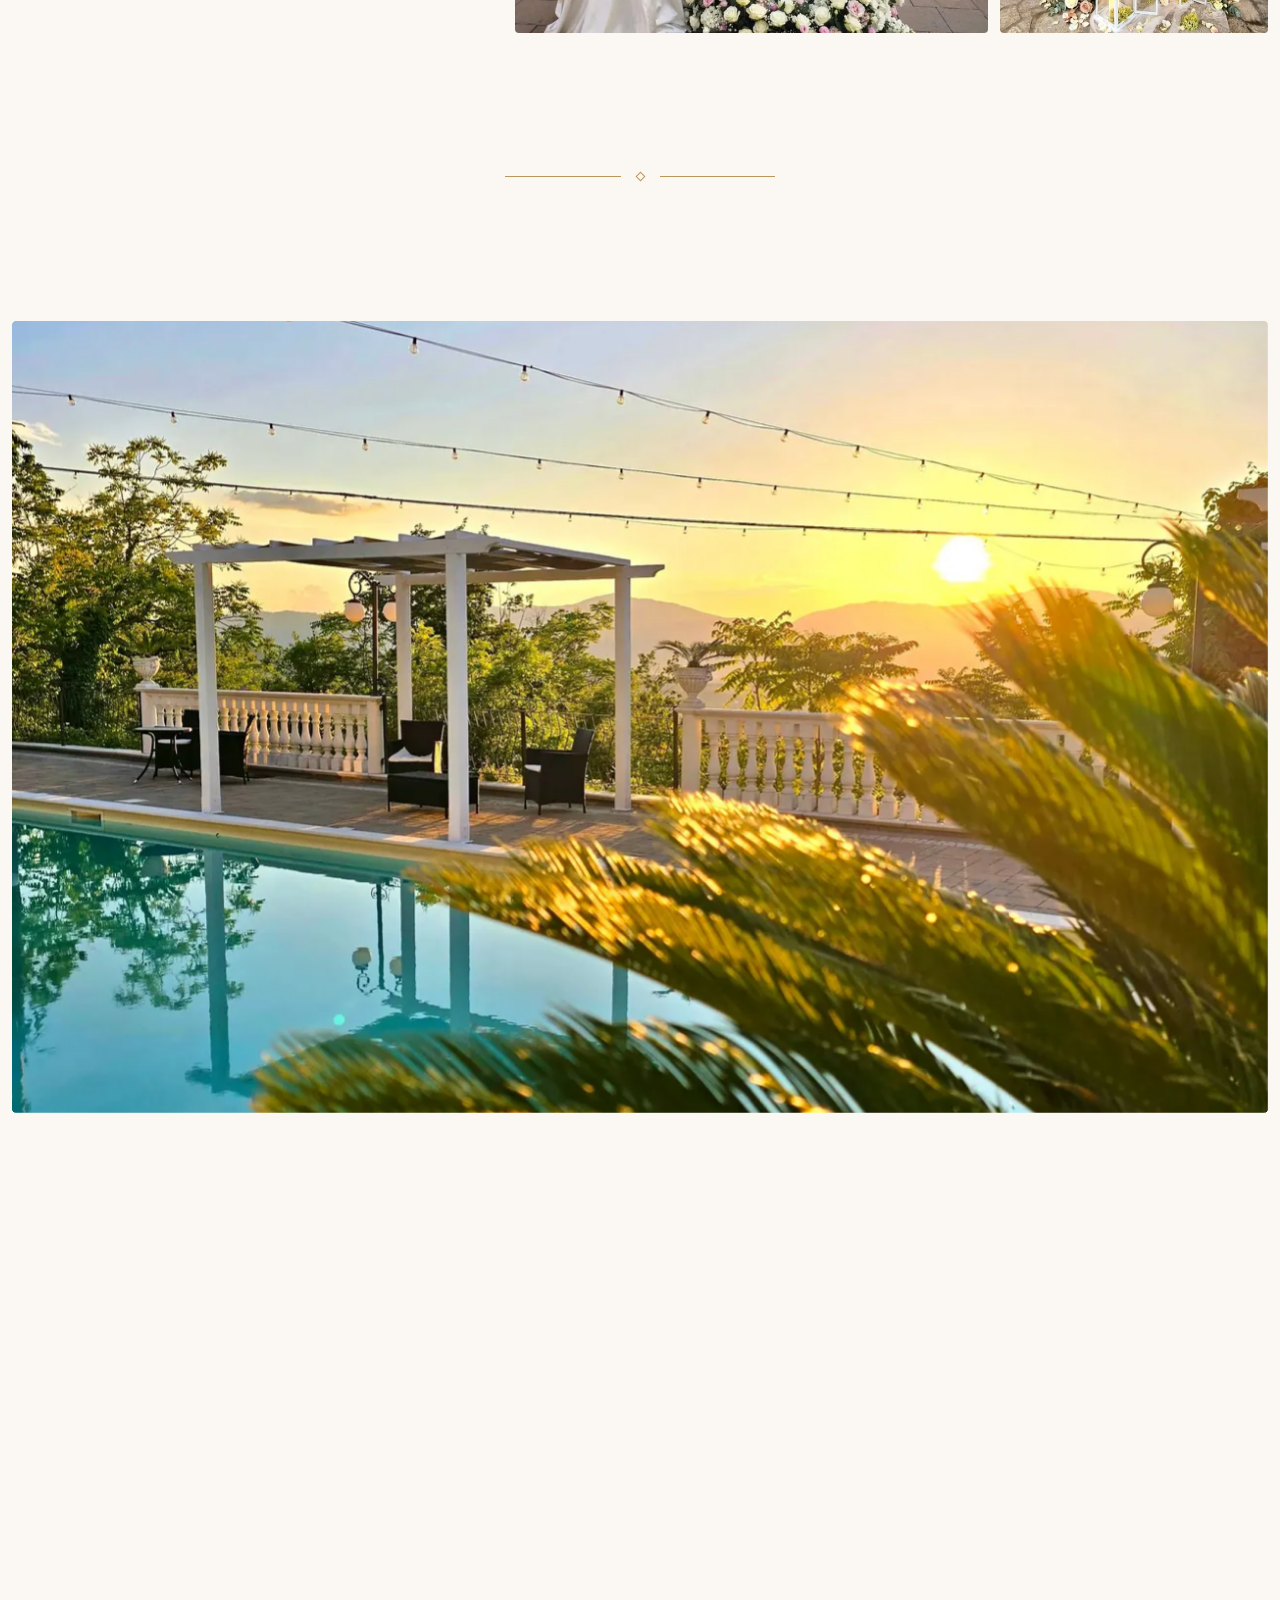
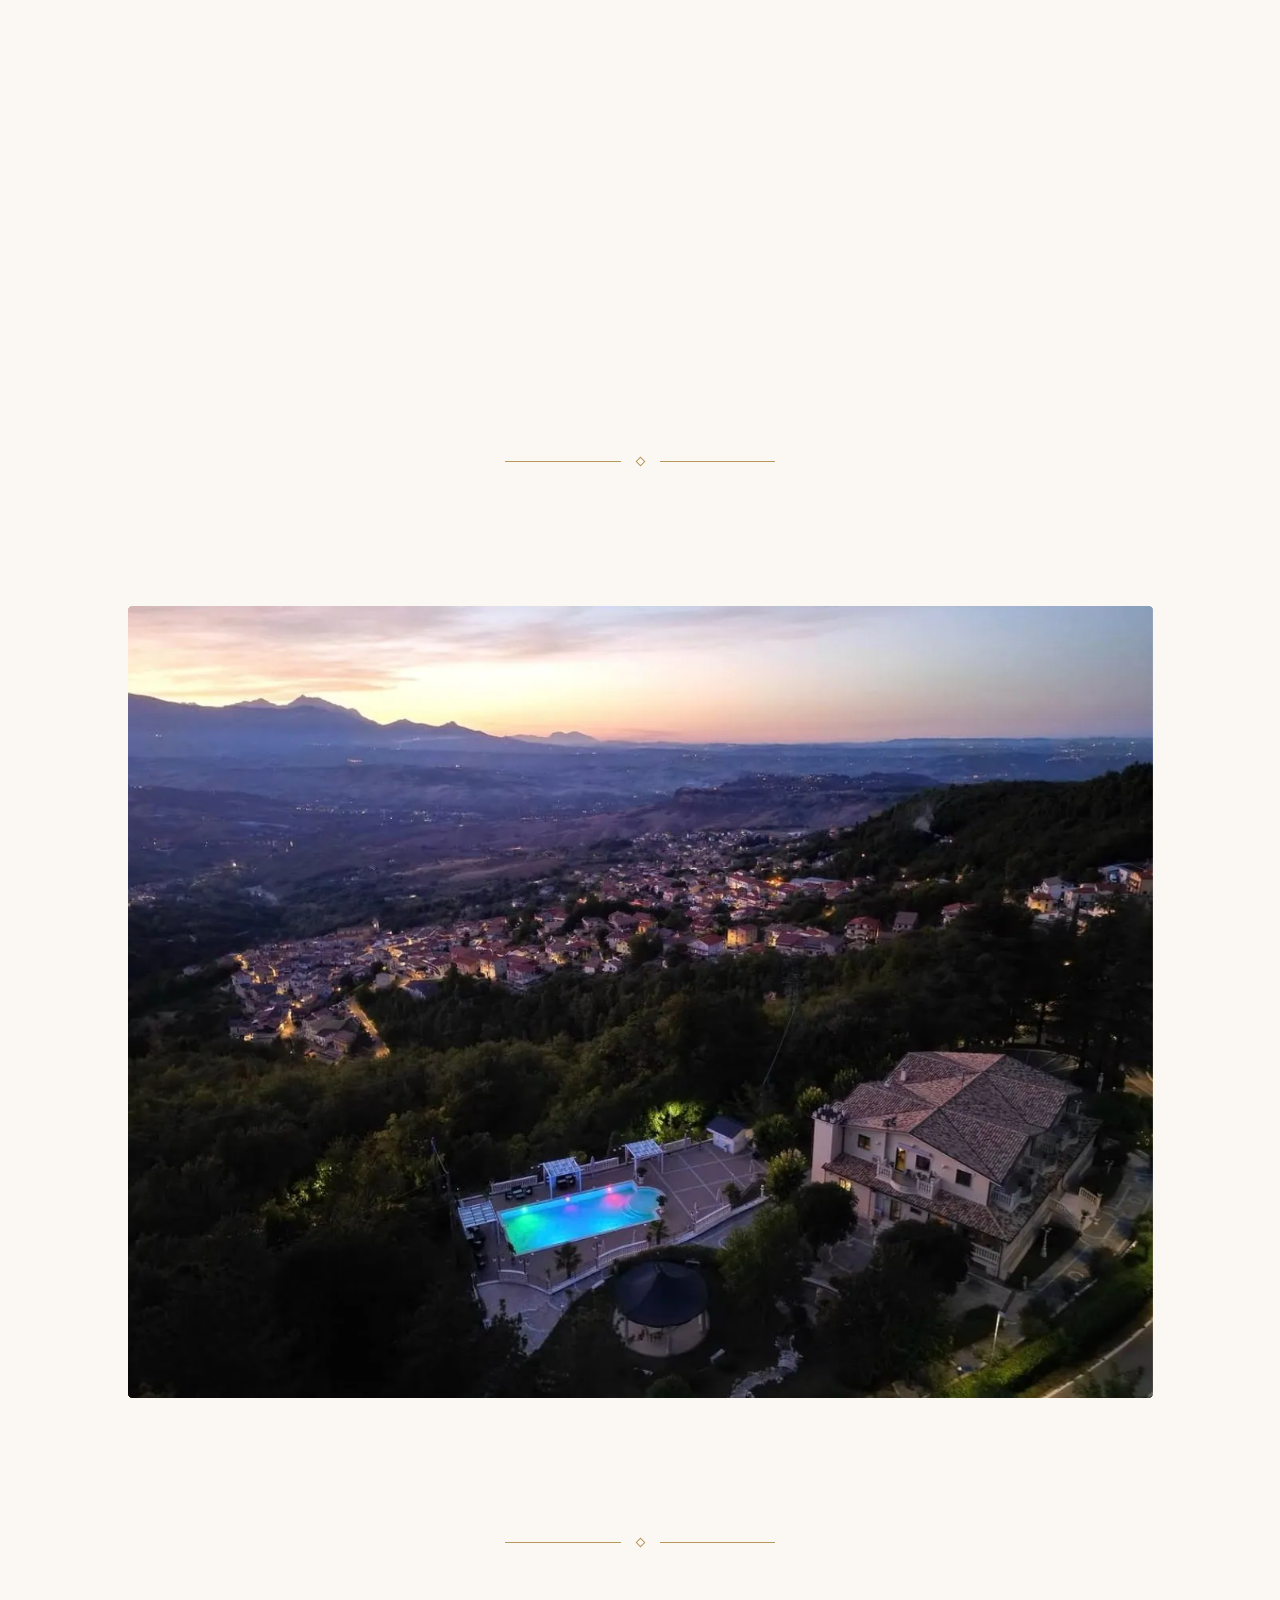
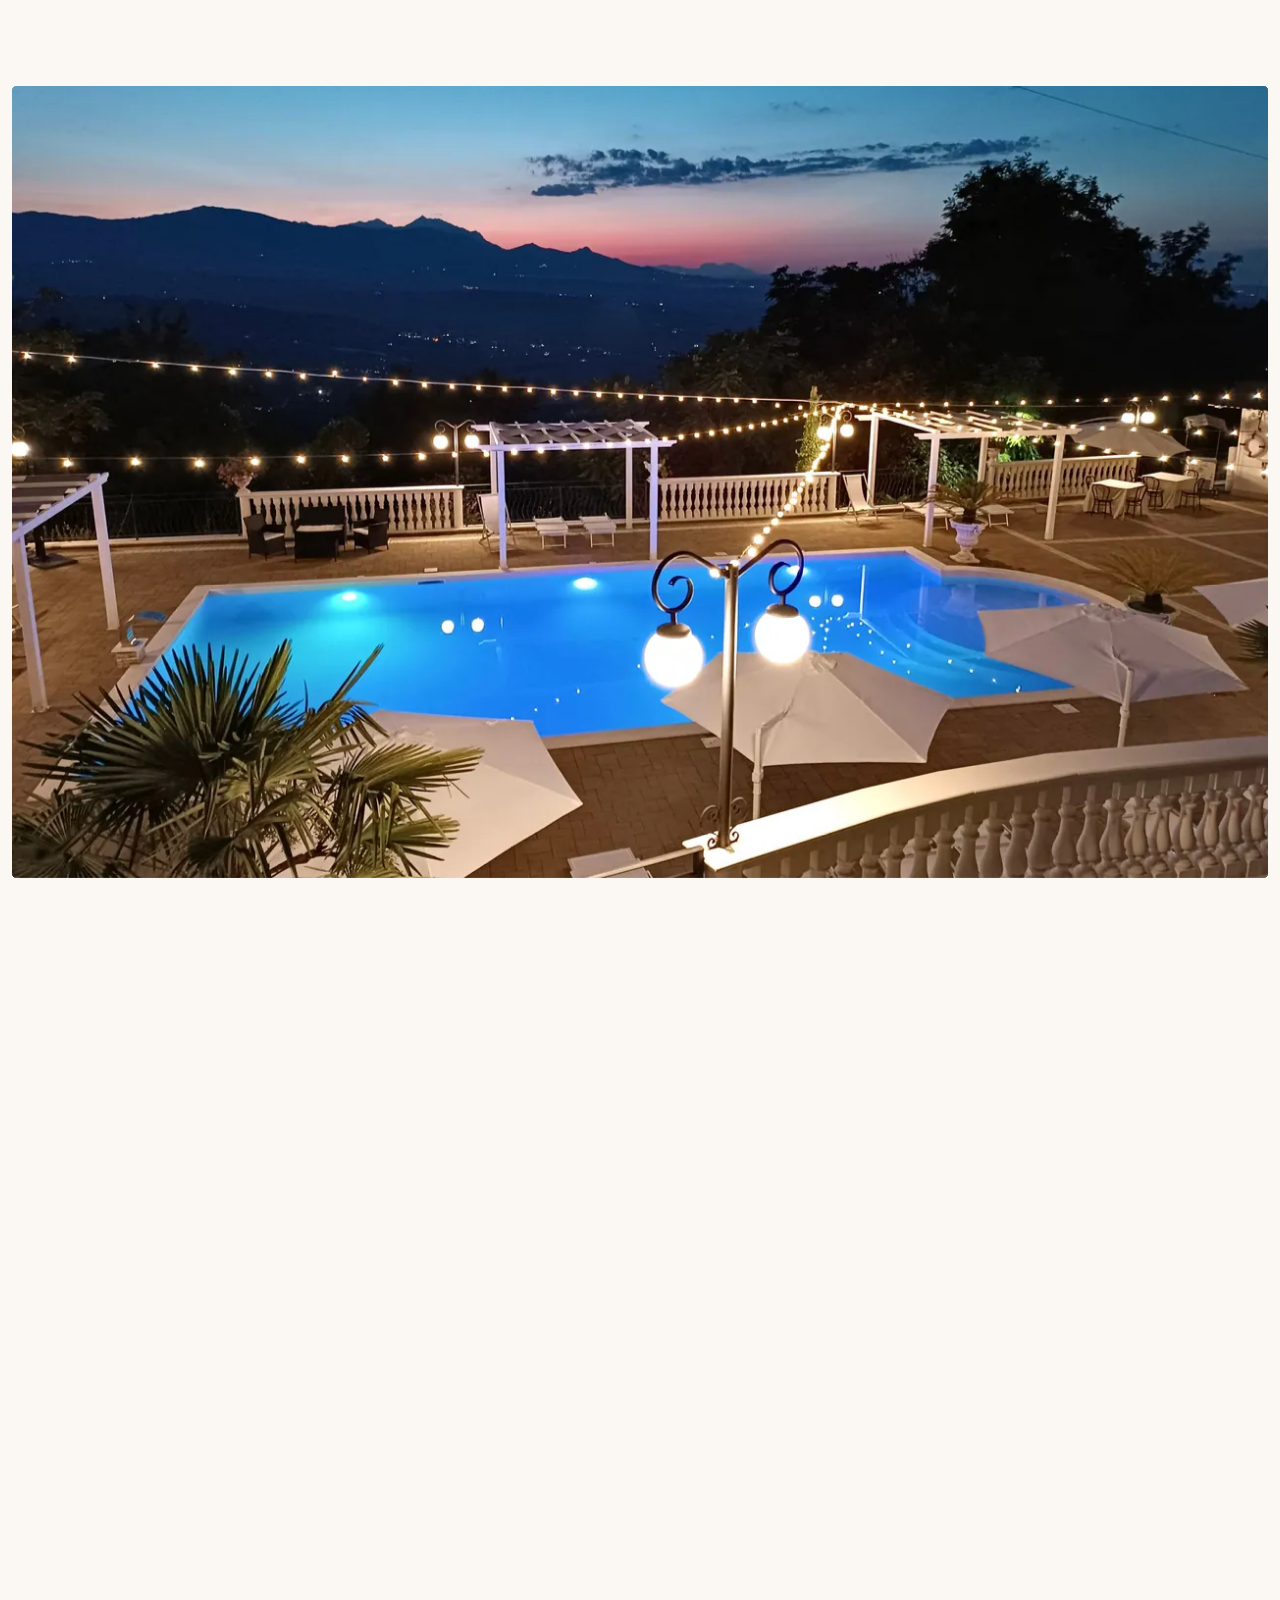
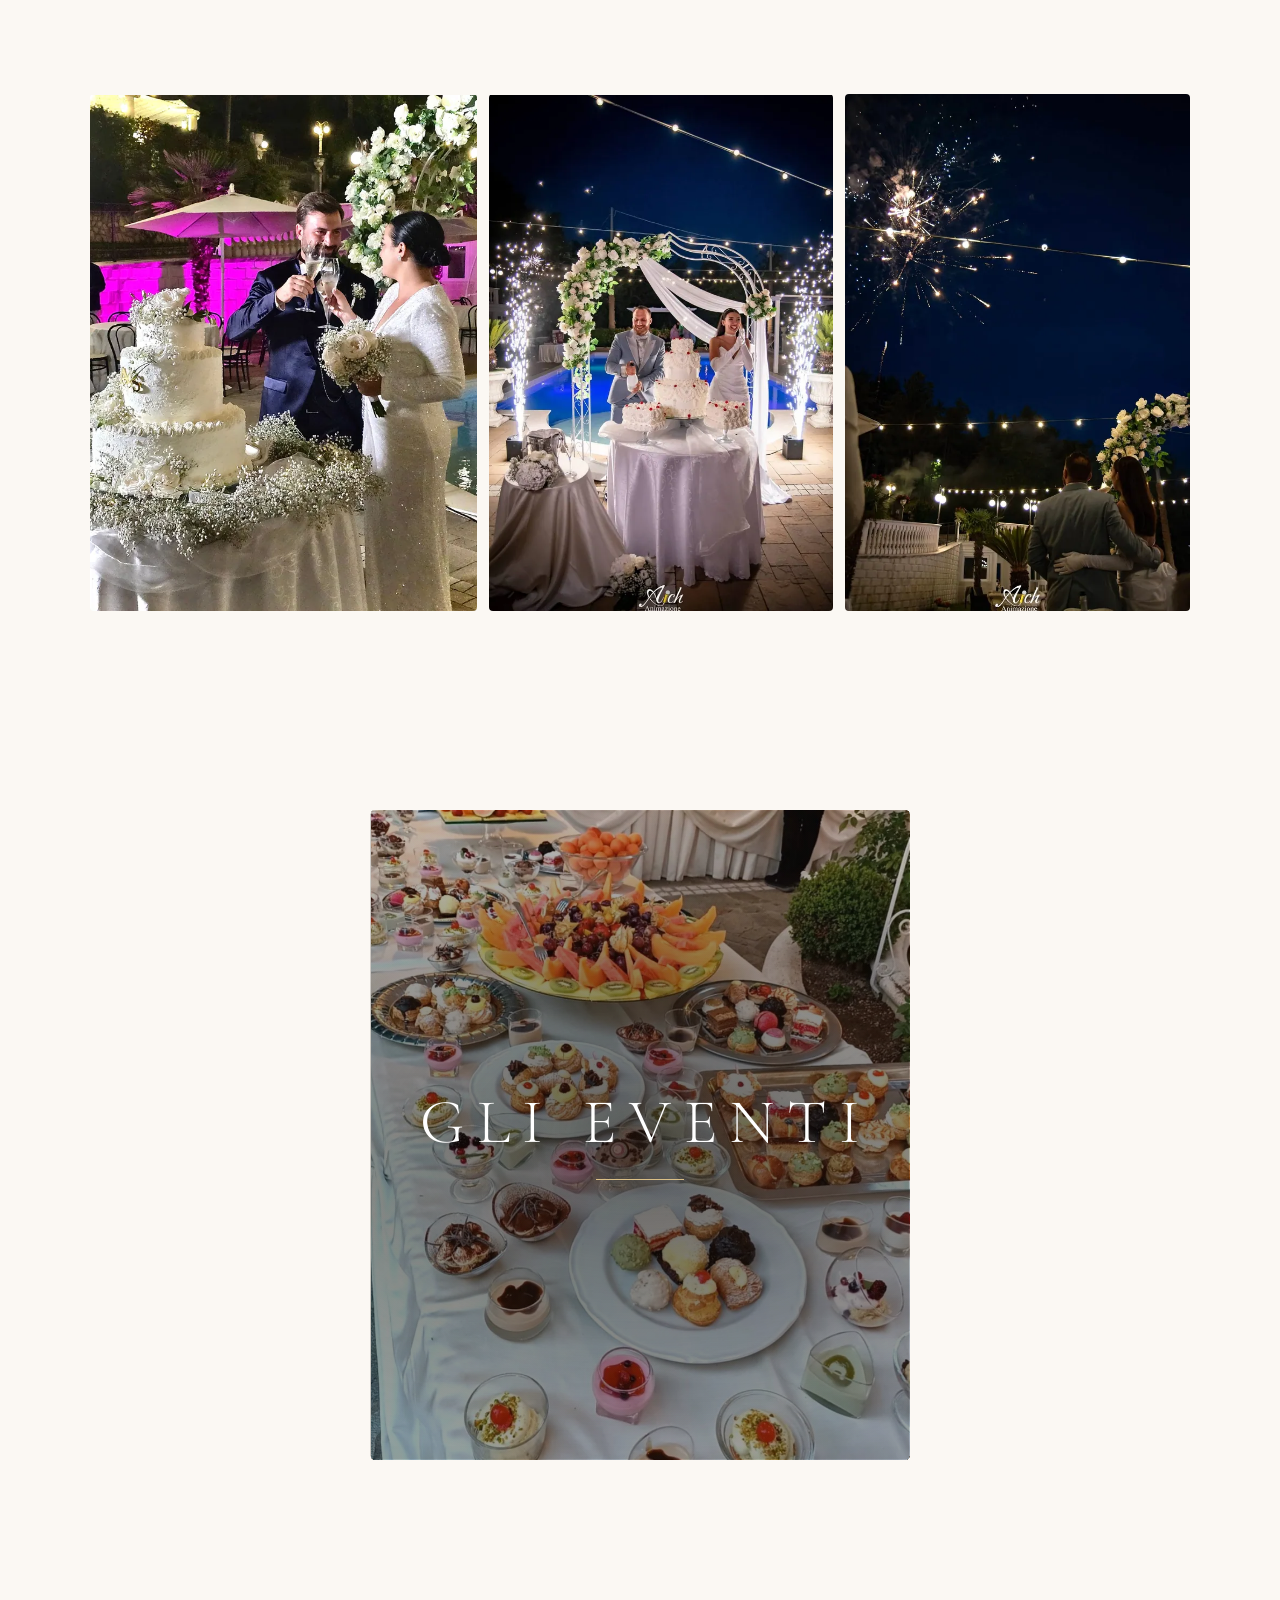
==== commit e005d929: "Anteprima aggiornata: hero definitiva, apertura della Villa con IMG_5322 Co-Authored-By: Claude Opus" ====
--- a/index.html
+++ b/index.html
@@ -146,9 +146,9 @@
     <section class="hero" id="top" data-mood="giorno" aria-labelledby="hero-title">
       <div class="hero__foto" data-hero>
         <img class="is-attiva" src="img/notte-piscina-montagne-1280.webp" srcset="img/notte-piscina-montagne-640.webp 640w, img/notte-piscina-montagne-1280.webp 1280w, img/notte-piscina-montagne-1920.webp 1920w, img/notte-piscina-montagne-2560.webp 2560w" sizes="100vw" width="2560" height="1920" alt="La piscina illuminata di notte, con le luci sospese, i gazebo e le montagne all'orizzonte" fetchpriority="high" decoding="async" data-w="4433" data-h="3325" style="--pos-m: 58% 60%; --pos-d: 50% 62%">
-        <picture><source media="(max-aspect-ratio: 4/5)" data-srcset="img/notte-sposi-torta-640.webp 640w, img/notte-sposi-torta-1280.webp 1280w, img/notte-sposi-torta-1920.webp 1920w, img/notte-sposi-torta-2560.webp 2560w" sizes="100vw" data-w="2843" data-h="3790"><img data-src="img/sposi-piscina-torta-640.webp" data-srcset="img/sposi-piscina-torta-640.webp 640w, img/sposi-piscina-torta-1280.webp 1280w" sizes="100vw" width="1280" height="853" alt="Gli sposi si baciano a bordo piscina, accanto alla torta nuziale decorata con fiori" loading="lazy" decoding="async" data-w="1280" data-h="853" style="--pos-m: 74% 30%; --pos-d: 62% 32%"></picture>
-        <img data-src="img/tramonto-palma-piscina-640.webp" data-srcset="img/tramonto-palma-piscina-640.webp 640w, img/tramonto-palma-piscina-1280.webp 1280w, img/tramonto-palma-piscina-1920.webp 1920w, img/tramonto-palma-piscina-2560.webp 2560w" sizes="100vw" width="2560" height="3413" alt="Il sole tramonta dietro le montagne, visto dalla piscina tra le foglie di palma e la pergola" loading="lazy" decoding="async" data-w="3000" data-h="4000" style="--pos-m: 45% 50%; --pos-d: 50% 45%">
+        <img data-src="img/sposi-piscina-torta-640.webp" data-srcset="img/sposi-piscina-torta-640.webp 640w, img/sposi-piscina-torta-1280.webp 1280w" sizes="100vw" width="1280" height="853" alt="Gli sposi si baciano a bordo piscina, accanto alla torta nuziale decorata con fiori" loading="lazy" decoding="async" data-w="1280" data-h="853" style="--pos-m: 82% 30%; --pos-d: 62% 32%">
         <img data-src="img/giardino-colonne-tavoli-640.webp" data-srcset="img/giardino-colonne-tavoli-640.webp 640w, img/giardino-colonne-tavoli-1205.webp 1205w" sizes="100vw" width="1205" height="880" alt="Tavoli rotondi apparecchiati in bianco all'aperto, tra colonne e composizioni di fiori" loading="lazy" decoding="async" data-w="1205" data-h="880" style="--pos-m: 62% 55%; --pos-d: 50% 60%">
+        <img data-src="img/sposi-fontana-statua-640.webp" data-srcset="img/sposi-fontana-statua-640.webp 640w, img/sposi-fontana-statua-1280.webp 1280w" sizes="100vw" width="1280" height="853" alt="Due sposi si baciano sulla scalinata in pietra del giardino, accanto alla fontana con la statua" loading="lazy" decoding="async" data-w="1280" data-h="853" style="--pos-m: 22% 30%; --pos-d: 50% 20%">
         <img data-src="img/sposi-viale-alberi-640.webp" data-srcset="img/sposi-viale-alberi-640.webp 640w, img/sposi-viale-alberi-864.webp 864w" sizes="100vw" width="864" height="1247" alt="Gli sposi abbracciati nel viale alberato del giardino" loading="lazy" decoding="async" data-w="864" data-h="1247" style="--pos-m: 62% 30%; --pos-d: 40% 26%" data-sempre>
         <img data-src="img/sposi-balaustra-brindisi-640.webp" data-srcset="img/sposi-balaustra-brindisi-640.webp 640w, img/sposi-balaustra-brindisi-1082.webp 1082w" sizes="100vw" width="1082" height="1600" alt="Lo sposo alza il calice dalla balaustra bianca della villa, tra i lampioni e gli alberi" loading="lazy" decoding="async" data-w="1082" data-h="1600" style="--pos-m: 62% 38%; --pos-d: 50% 30%">
       </div>
@@ -176,13 +176,11 @@
 
     <!-- 3. LA VILLA -->
     <section class="sezione villa" id="villa" data-mood="giorno" aria-labelledby="villa-title">
-      <!-- PER TORNARE ALLA FOTO: qui sotto cambia data-apertura="video" in data-apertura="foto" (torna IMG_5322, il video non si carica più) -->
-      <div class="apertura grande--pannello" data-apertura="video">
+      <!-- Apertura con la foto IMG_5322. PER USARE IL VIDEO DAL DRONE: cambia data-apertura="foto" in "video" e togli i segni di commento attorno al <video> e al pulsante qui sotto -->
+      <div class="apertura grande--pannello" data-apertura="foto">
         <img class="apertura__img apertura__foto" src="img/tramonto-palma-piscina-640.webp" srcset="img/tramonto-palma-piscina-640.webp 640w, img/tramonto-palma-piscina-1280.webp 1280w, img/tramonto-palma-piscina-1920.webp 1920w, img/tramonto-palma-piscina-2560.webp 2560w" sizes="100vw" width="2560" height="3413" alt="Il sole tramonta dietro le montagne, visto dalla piscina tra le foglie di palma e la pergola" loading="lazy" decoding="async">
-        <video class="apertura__img video__el" muted loop playsinline preload="metadata" poster="video/drone-notte-villa-poster.webp" width="848" height="478" aria-label="Video dal drone: di notte si scende verso Villa Anna e la piscina illuminata, senza audio">
-          <source src="video/drone-notte-villa.mp4" type="video/mp4">
-        </video>
-        <button class="video__play" type="button" hidden aria-label="Avvia il video"><svg aria-hidden="true"><use href="#i-play"/></svg></button>
+        <!-- <video class="apertura__img video__el" muted loop playsinline preload="metadata" poster="video/drone-notte-villa-poster.webp" width="848" height="478" aria-label="Video dal drone: di notte si scende verso Villa Anna e la piscina illuminata, senza audio"><source src="video/drone-notte-villa.mp4" type="video/mp4"></video>
+        <button class="video__play" type="button" hidden aria-label="Avvia il video"><svg aria-hidden="true"><use href="#i-play"/></svg></button> -->
         <div class="grande__titolo"><h2 class="pannello__titolo" id="villa-title" data-lettere>La Villa</h2><span class="pannello__linea" aria-hidden="true"></span></div>
       </div>
       <div class="wrap wrap--medio centro testo-sezione">
